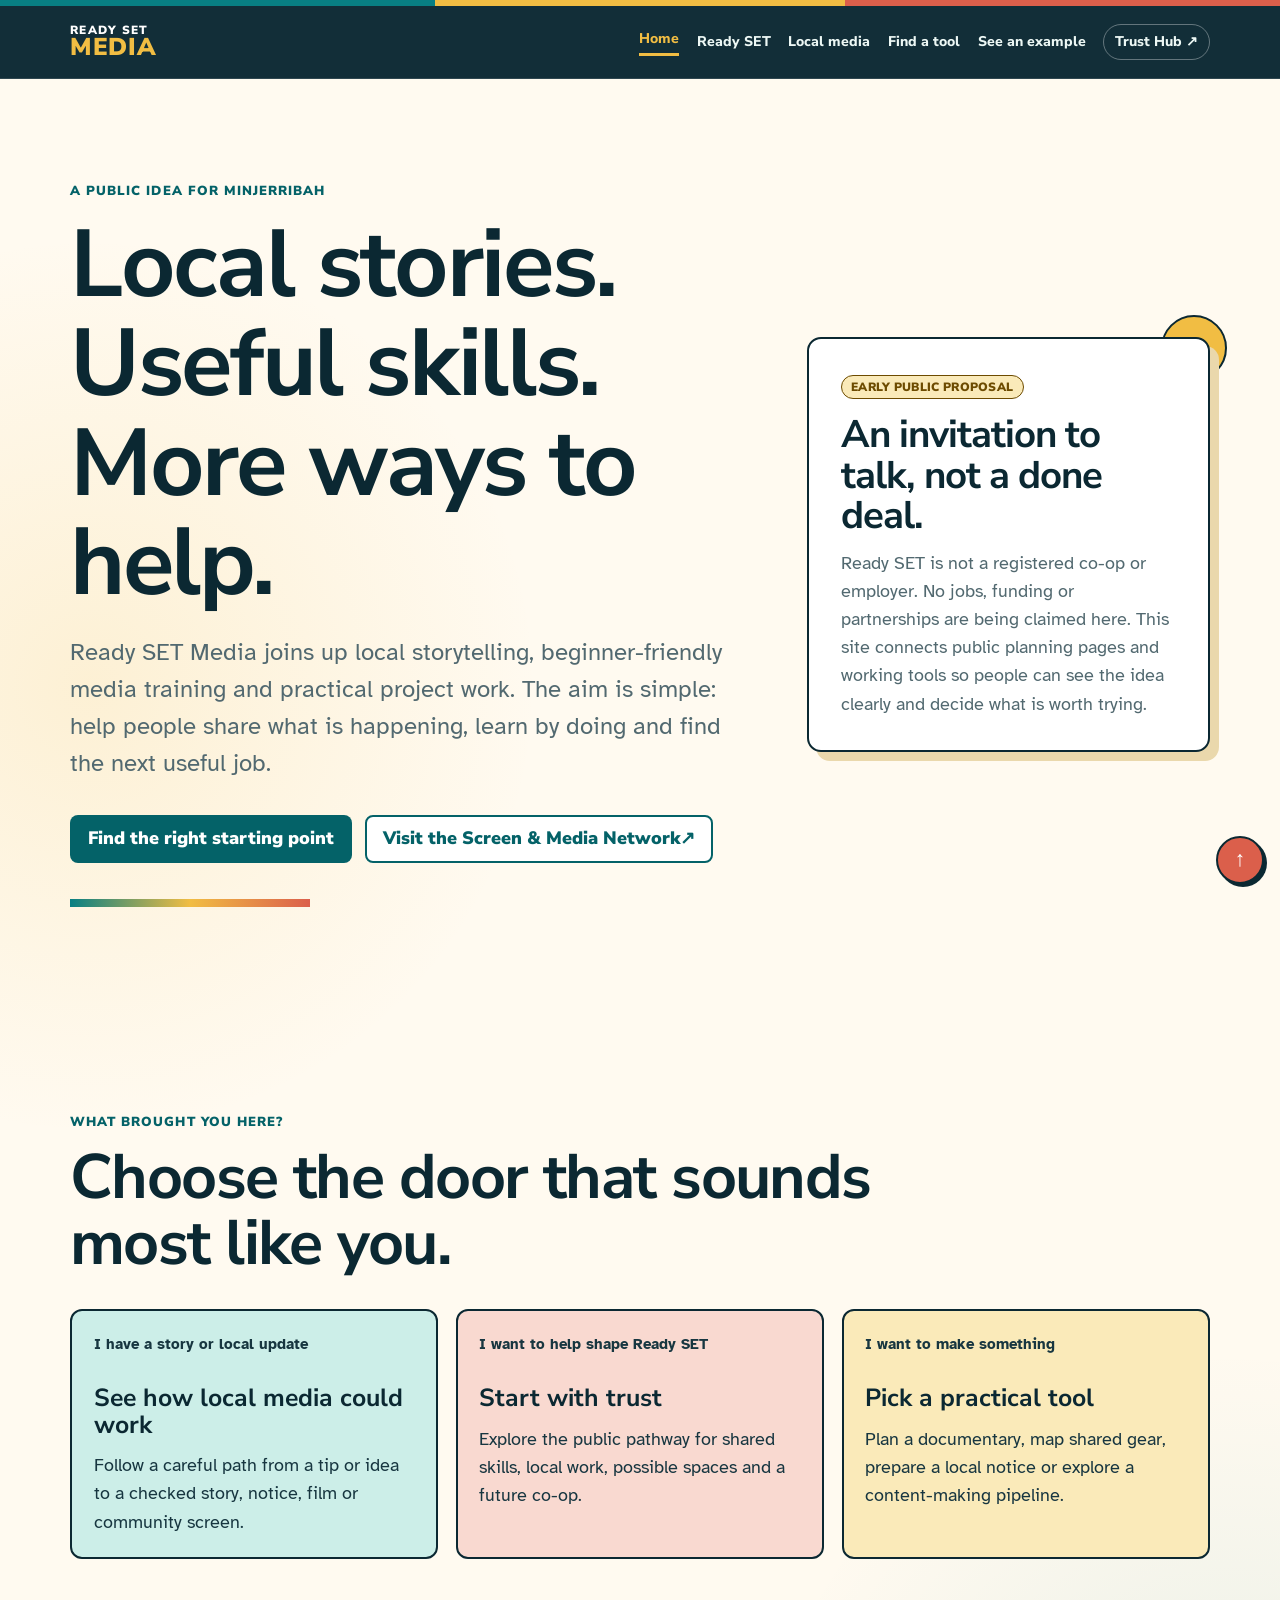
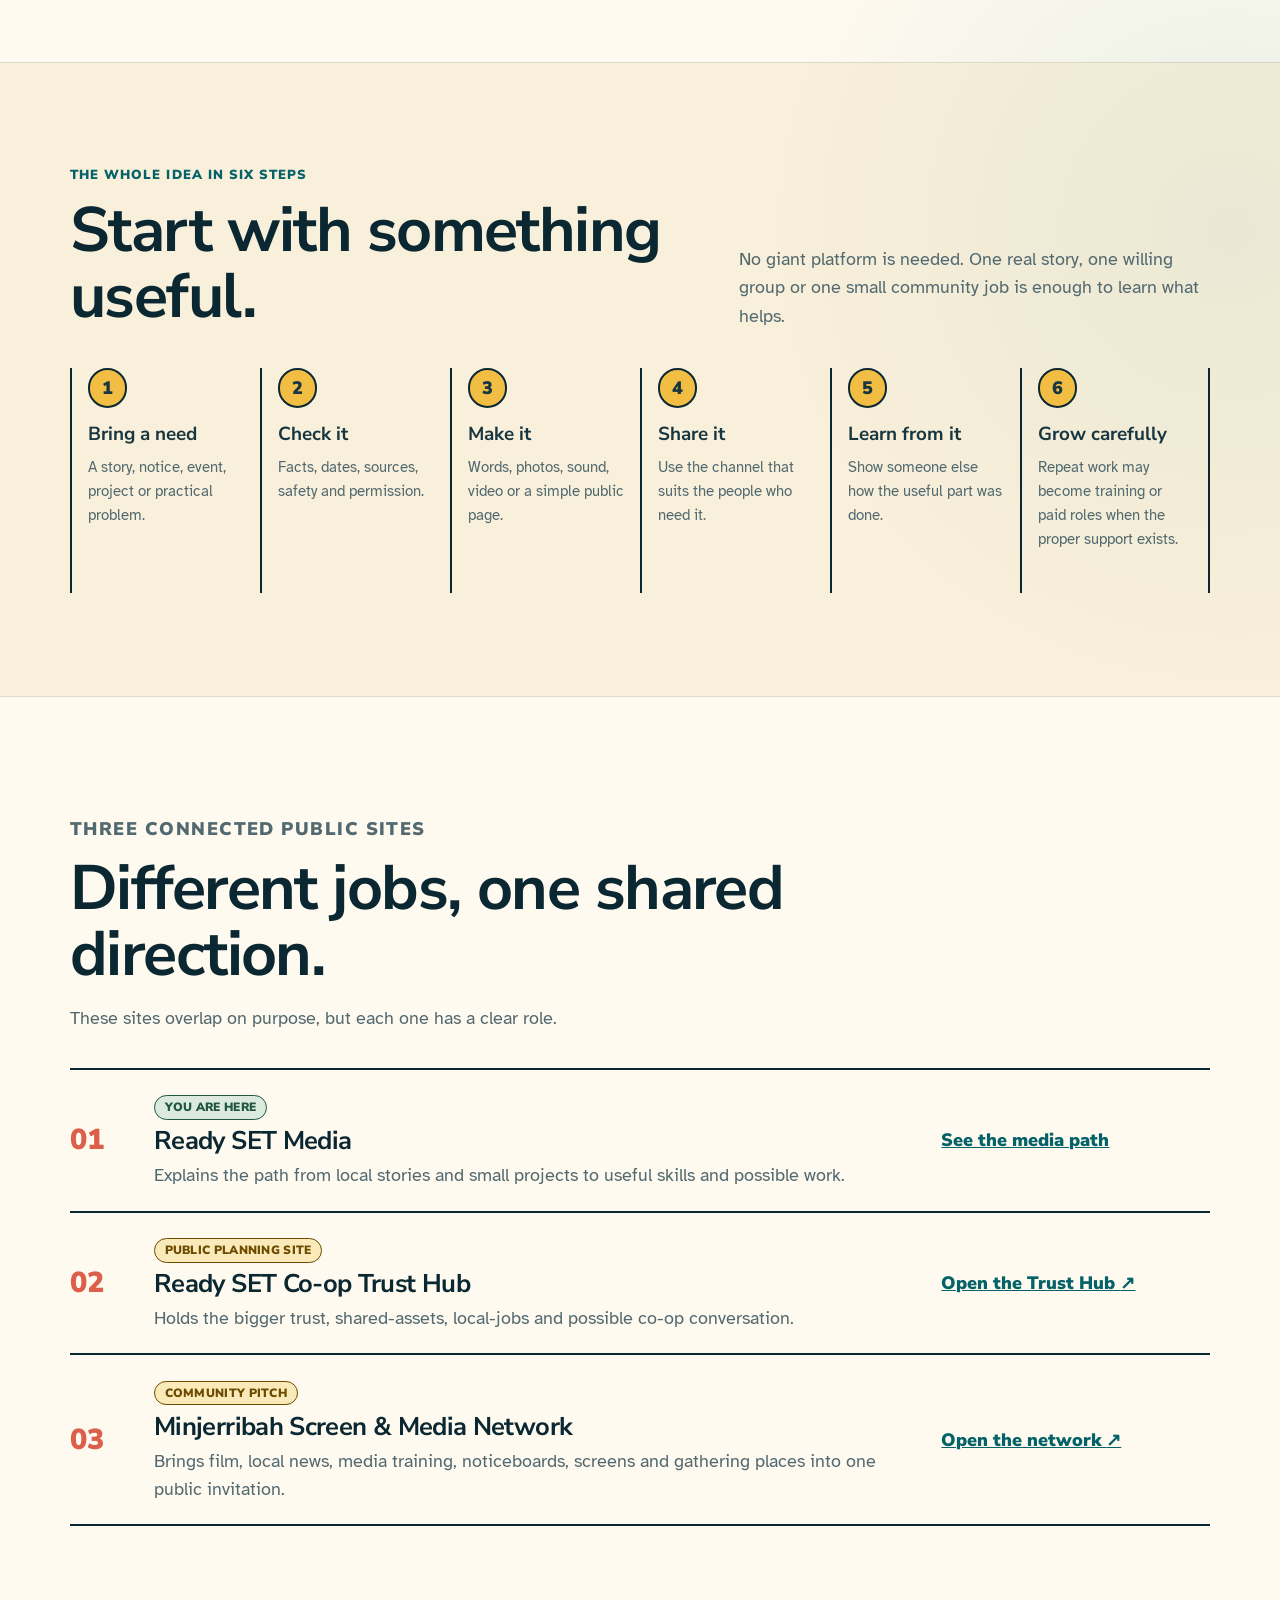
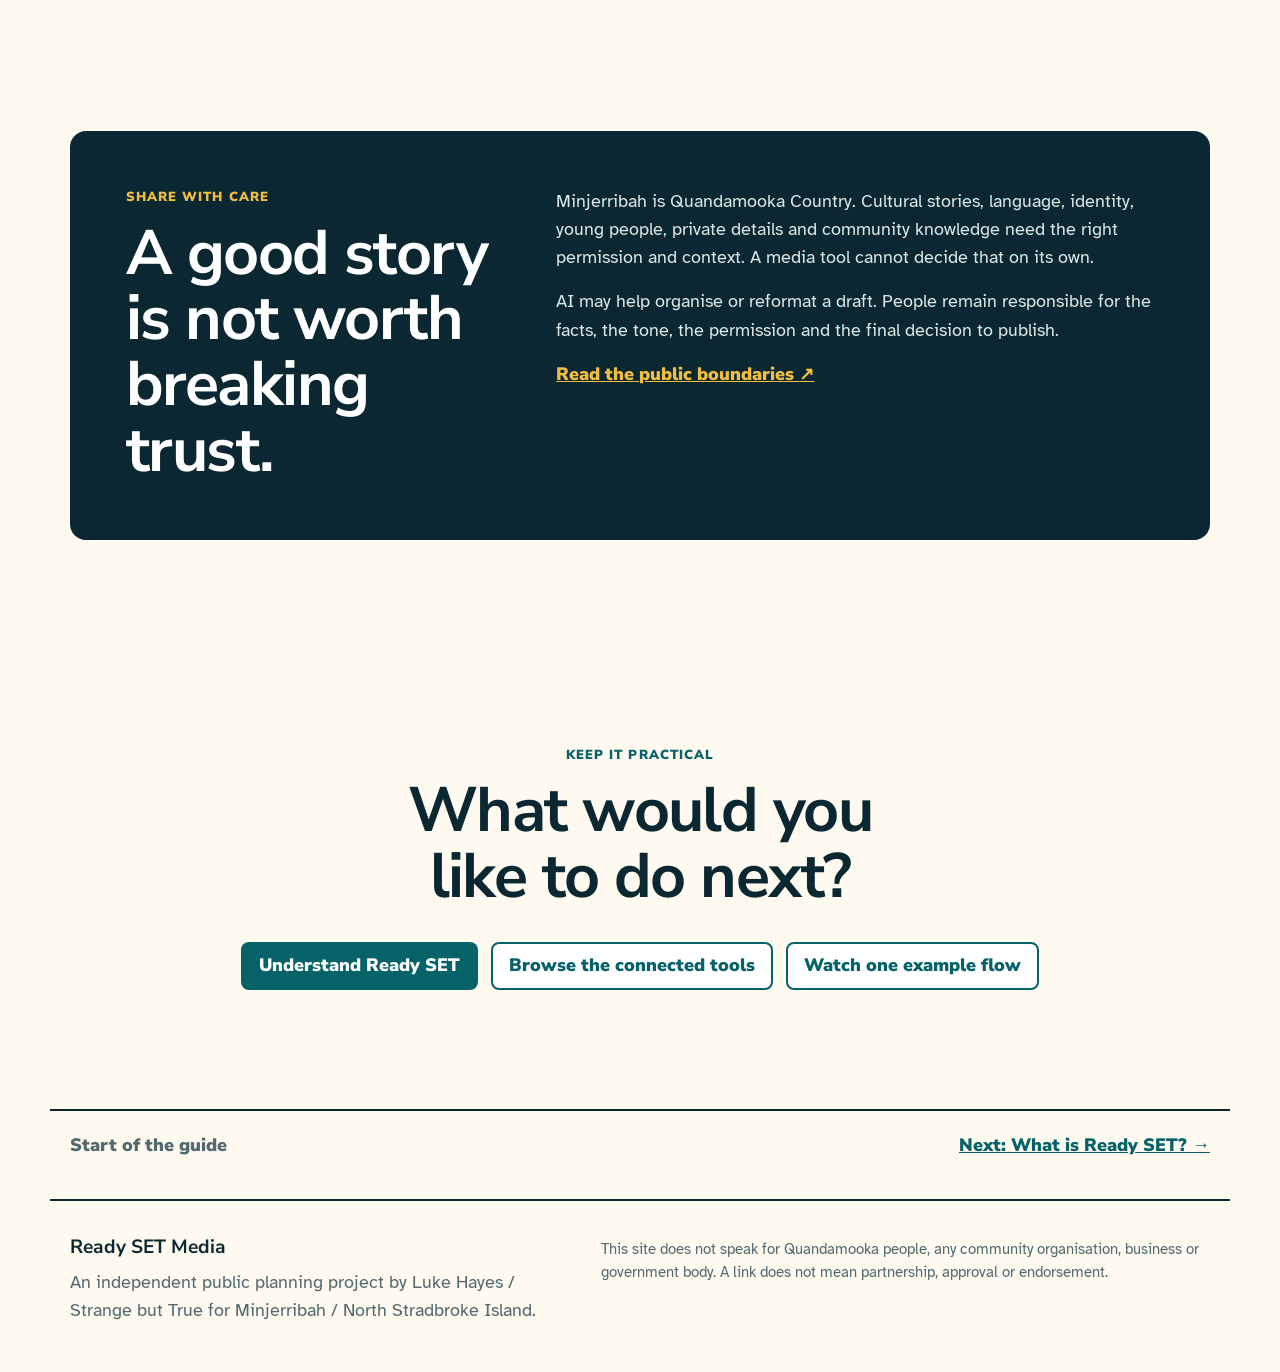
==== index.html @ 8b9fbca8 "Rewrite Ready SET Media for the community" ====
<!doctype html>
<html lang="en-AU">
  <head>
    <meta charset="utf-8">
    <meta name="viewport" content="width=device-width, initial-scale=1">
    <meta name="description" content="A plain-English public idea for connecting local stories, practical media skills and useful work on Minjerribah / North Stradbroke Island.">
    <meta property="og:title" content="Ready SET Media">
    <meta property="og:description" content="Local stories, useful skills and more ways to help on Minjerribah.">
    <meta property="og:type" content="website">
    <meta property="og:url" content="https://auraofintelligence.github.io/ready-set-co-op-hyperlocal-media/">
    <title>Ready SET Media | Local stories, useful skills</title>
    <link rel="preconnect" href="https://fonts.googleapis.com">
    <link rel="preconnect" href="https://fonts.gstatic.com" crossorigin>
    <link href="https://fonts.googleapis.com/css2?family=Atkinson+Hyperlegible:wght@400;700&family=Nunito+Sans:wght@700;800;900&display=swap" rel="stylesheet">
    <link rel="stylesheet" href="styles.css">
    <link rel="icon" href="assets/favicon.svg" type="image/svg+xml">
    <link rel="shortcut icon" href="assets/favicon.ico" type="image/x-icon">
  </head>
  <body id="top">
    <a class="skip-link" href="#main">Skip to the main story</a>
    <header class="site-header">
      <nav class="nav" aria-label="Main navigation">
        <a class="brand-mark" href="index.html" aria-label="Ready SET Media home">
          <span>READY SET</span>
          <strong>MEDIA</strong>
        </a>
        <div class="nav-links">
          <a aria-current="page" href="index.html">Home</a>
          <a href="ready-set-co-op.html">Ready SET</a>
          <a href="hyperlocal-media.html">Local media</a>
          <a href="connections.html">Find a tool</a>
          <a href="demo.html">See an example</a>
          <a class="nav-external" href="https://auraofintelligence.github.io/ready-set-co-op-trust-hub/" target="_blank" rel="noopener noreferrer">Trust Hub <span aria-hidden="true">↗</span></a>
        </div>
      </nav>
    </header>

    <main id="main">
      <section class="hero home-hero">
        <div class="hero-copy">
          <p class="eyebrow">A public idea for Minjerribah</p>
          <h1>Local stories. Useful skills. More ways to help.</h1>
          <p class="hero-lede">Ready SET Media joins up local storytelling, beginner-friendly media training and practical project work. The aim is simple: help people share what is happening, learn by doing and find the next useful job.</p>
          <div class="button-row">
            <a class="button primary" href="connections.html">Find the right starting point</a>
            <a class="button secondary" href="https://auraofintelligence.github.io/minjerribah-screen-media-network/" target="_blank" rel="noopener noreferrer">Visit the Screen &amp; Media Network <span aria-hidden="true">↗</span></a>
          </div>
        </div>
        <aside class="hero-note" aria-labelledby="status-title">
          <span class="status-pill proposed">Early public proposal</span>
          <h2 id="status-title">An invitation to talk, not a done deal.</h2>
          <p>Ready SET is not a registered co-op or employer. No jobs, funding or partnerships are being claimed here. This site connects public planning pages and working tools so people can see the idea clearly and decide what is worth trying.</p>
        </aside>
      </section>

      <section class="quick-choice section" aria-labelledby="choice-title">
        <div class="section-heading">
          <p class="eyebrow">What brought you here?</p>
          <h2 id="choice-title">Choose the door that sounds most like you.</h2>
        </div>
        <div class="choice-grid three-up">
          <a class="choice-card sea" href="https://auraofintelligence.github.io/minjerribah-screen-media-network/network/" target="_blank" rel="noopener noreferrer">
            <span>I have a story or local update</span>
            <strong>See how local media could work</strong>
            <p>Follow a careful path from a tip or idea to a checked story, notice, film or community screen.</p>
          </a>
          <a class="choice-card coral" href="https://auraofintelligence.github.io/ready-set-co-op-trust-hub/" target="_blank" rel="noopener noreferrer">
            <span>I want to help shape Ready SET</span>
            <strong>Start with trust</strong>
            <p>Explore the public pathway for shared skills, local work, possible spaces and a future co-op.</p>
          </a>
          <a class="choice-card gold" href="connections.html">
            <span>I want to make something</span>
            <strong>Pick a practical tool</strong>
            <p>Plan a documentary, map shared gear, prepare a local notice or explore a content-making pipeline.</p>
          </a>
        </div>
      </section>

      <section class="section path-section" aria-labelledby="path-title">
        <div class="section-heading split-heading">
          <div>
            <p class="eyebrow">The whole idea in six steps</p>
            <h2 id="path-title">Start with something useful.</h2>
          </div>
          <p>No giant platform is needed. One real story, one willing group or one small community job is enough to learn what helps.</p>
        </div>
        <div class="path-flow">
          <article><span>1</span><strong>Bring a need</strong><p>A story, notice, event, project or practical problem.</p></article>
          <article><span>2</span><strong>Check it</strong><p>Facts, dates, sources, safety and permission.</p></article>
          <article><span>3</span><strong>Make it</strong><p>Words, photos, sound, video or a simple public page.</p></article>
          <article><span>4</span><strong>Share it</strong><p>Use the channel that suits the people who need it.</p></article>
          <article><span>5</span><strong>Learn from it</strong><p>Show someone else how the useful part was done.</p></article>
          <article><span>6</span><strong>Grow carefully</strong><p>Repeat work may become training or paid roles when the proper support exists.</p></article>
        </div>
      </section>

      <section class="section connected-section" aria-labelledby="connected-title">
        <div class="section-heading">
          <p class="eyebrow">Three connected public sites</p>
          <h2 id="connected-title">Different jobs, one shared direction.</h2>
          <p>These sites overlap on purpose, but each one has a clear role.</p>
        </div>
        <div class="connection-stack">
          <article>
            <div class="connection-number">01</div>
            <div>
              <span class="status-pill here">You are here</span>
              <h3>Ready SET Media</h3>
              <p>Explains the path from local stories and small projects to useful skills and possible work.</p>
            </div>
            <a href="hyperlocal-media.html">See the media path</a>
          </article>
          <article>
            <div class="connection-number">02</div>
            <div>
              <span class="status-pill planning">Public planning site</span>
              <h3>Ready SET Co-op Trust Hub</h3>
              <p>Holds the bigger trust, shared-assets, local-jobs and possible co-op conversation.</p>
            </div>
            <a href="https://auraofintelligence.github.io/ready-set-co-op-trust-hub/" target="_blank" rel="noopener noreferrer">Open the Trust Hub <span aria-hidden="true">↗</span></a>
          </article>
          <article>
            <div class="connection-number">03</div>
            <div>
              <span class="status-pill planning">Community pitch</span>
              <h3>Minjerribah Screen &amp; Media Network</h3>
              <p>Brings film, local news, media training, noticeboards, screens and gathering places into one public invitation.</p>
            </div>
            <a href="https://auraofintelligence.github.io/minjerribah-screen-media-network/" target="_blank" rel="noopener noreferrer">Open the network <span aria-hidden="true">↗</span></a>
          </article>
        </div>
      </section>

      <section class="section values-section" aria-labelledby="care-title">
        <div class="care-panel">
          <div>
            <p class="eyebrow">Share with care</p>
            <h2 id="care-title">A good story is not worth breaking trust.</h2>
          </div>
          <div>
            <p>Minjerribah is Quandamooka Country. Cultural stories, language, identity, young people, private details and community knowledge need the right permission and context. A media tool cannot decide that on its own.</p>
            <p>AI may help organise or reformat a draft. People remain responsible for the facts, the tone, the permission and the final decision to publish.</p>
            <a class="text-link" href="https://auraofintelligence.github.io/ready-set-co-op-trust-hub/boundaries.html" target="_blank" rel="noopener noreferrer">Read the public boundaries <span aria-hidden="true">↗</span></a>
          </div>
        </div>
      </section>

      <section class="section next-step" aria-labelledby="next-title">
        <p class="eyebrow">Keep it practical</p>
        <h2 id="next-title">What would you like to do next?</h2>
        <div class="button-row">
          <a class="button primary" href="ready-set-co-op.html">Understand Ready SET</a>
          <a class="button secondary" href="connections.html">Browse the connected tools</a>
          <a class="button secondary" href="demo.html">Watch one example flow</a>
        </div>
      </section>

      <nav class="route-nav" aria-label="Previous and next pages">
        <span>Start of the guide</span>
        <a href="ready-set-co-op.html">Next: What is Ready SET? <span aria-hidden="true">→</span></a>
      </nav>
    </main>

    <a class="back-to-top" href="#top" aria-label="Back to the top">↑</a>
    <footer class="site-footer">
      <div>
        <strong>Ready SET Media</strong>
        <p>An independent public planning project by Luke Hayes / Strange but True for Minjerribah / North Stradbroke Island.</p>
      </div>
      <p class="footer-note">This site does not speak for Quandamooka people, any community organisation, business or government body. A link does not mean partnership, approval or endorsement.</p>
    </footer>
  </body>
</html>
---- styles.css ----
:root {
  --ink: #173640;
  --ink-deep: #0b2832;
  --paper: #fffaf0;
  --paper-warm: #f7efd9;
  --white: #ffffff;
  --sand: #ead8ac;
  --sea: #087f83;
  --sea-dark: #046268;
  --aqua: #cceee8;
  --coral: #db5f4b;
  --coral-pale: #f9d9d0;
  --gold: #f1bd43;
  --gold-pale: #faeab9;
  --gum: #38725d;
  --gum-pale: #dceade;
  --muted: #526970;
  --line: #c7d0c9;
  --shadow: 0 12px 28px rgba(24, 54, 64, 0.11);
  --heading: "Nunito Sans", "Trebuchet MS", sans-serif;
  --body: "Atkinson Hyperlegible", Arial, sans-serif;
  --max-width: 1180px;
}

* {
  box-sizing: border-box;
}

html {
  scroll-behavior: smooth;
}

body {
  background:
    radial-gradient(circle at 7% 15%, rgba(241, 189, 67, 0.16), transparent 28rem),
    radial-gradient(circle at 96% 40%, rgba(8, 127, 131, 0.09), transparent 30rem),
    var(--paper);
  color: var(--ink);
  font-family: var(--body);
  font-size: 18px;
  line-height: 1.56;
  margin: 0;
}

body::before {
  background: linear-gradient(90deg, var(--sea) 0 34%, var(--gold) 34% 66%, var(--coral) 66% 100%);
  content: "";
  display: block;
  height: 6px;
}

a {
  color: var(--sea-dark);
}

a:hover {
  color: var(--coral);
}

button,
a {
  -webkit-tap-highlight-color: transparent;
}

:focus-visible {
  outline: 3px solid var(--gold);
  outline-offset: 4px;
}

.skip-link {
  background: var(--gold);
  color: var(--ink-deep);
  font-family: var(--heading);
  font-weight: 900;
  left: 1rem;
  padding: 0.65rem 1rem;
  position: fixed;
  top: -5rem;
  z-index: 100;
}

.skip-link:focus {
  top: 1rem;
}

.site-header {
  background: rgba(11, 40, 50, 0.97);
  border-bottom: 1px solid rgba(255, 255, 255, 0.12);
  position: sticky;
  top: 0;
  z-index: 20;
}

.nav {
  align-items: center;
  display: flex;
  gap: 2rem;
  justify-content: space-between;
  margin: 0 auto;
  max-width: var(--max-width);
  min-height: 72px;
  padding: 0.75rem 1.25rem;
}

.brand-mark {
  align-items: flex-start;
  color: var(--white);
  display: flex;
  flex-direction: column;
  font-family: var(--heading);
  line-height: 0.95;
  min-width: max-content;
  text-decoration: none;
}

.brand-mark span {
  font-size: 0.74rem;
  font-weight: 900;
  letter-spacing: 0.11em;
}

.brand-mark strong {
  color: var(--gold);
  font-size: 1.52rem;
  font-weight: 900;
  letter-spacing: 0.03em;
}

.brand-mark:hover {
  color: var(--white);
}

.nav-links {
  align-items: center;
  display: flex;
  gap: 1.1rem;
}

.nav-links a {
  color: #edf8f5;
  font-family: var(--heading);
  font-size: 0.88rem;
  font-weight: 800;
  text-decoration: none;
  white-space: nowrap;
}

.nav-links a:hover,
.nav-links a[aria-current="page"] {
  color: var(--gold);
}

.nav-links a[aria-current="page"] {
  border-bottom: 3px solid var(--gold);
  padding-bottom: 0.23rem;
}

.nav-links .nav-external {
  border: 1px solid rgba(255, 255, 255, 0.34);
  border-radius: 999px;
  padding: 0.35rem 0.68rem;
}

.nav-links .nav-external:hover {
  border-color: var(--gold);
}

.hero,
.page-hero,
.section,
.status-strip,
.tool-jump,
.route-nav,
.site-footer {
  margin-left: auto;
  margin-right: auto;
  max-width: var(--max-width);
  padding-left: 1.25rem;
  padding-right: 1.25rem;
}

.hero {
  align-items: center;
  display: grid;
  gap: clamp(2rem, 5vw, 5rem);
  grid-template-columns: minmax(0, 1.25fr) minmax(300px, 0.75fr);
  min-height: calc(90vh - 78px);
  padding-bottom: clamp(4rem, 8vw, 7rem);
  padding-top: clamp(4rem, 8vw, 7rem);
}

.page-hero {
  align-items: center;
  display: grid;
  gap: clamp(2rem, 5vw, 4rem);
  grid-template-columns: minmax(0, 1.25fr) minmax(280px, 0.75fr);
  padding-bottom: clamp(3.6rem, 7vw, 6rem);
  padding-top: clamp(3.6rem, 7vw, 6rem);
}

.hero-copy {
  position: relative;
}

.hero-copy::after,
.page-hero > div:first-child::after {
  background: linear-gradient(90deg, var(--sea), var(--gold), var(--coral));
  content: "";
  display: block;
  height: 8px;
  margin-top: 2.25rem;
  max-width: 15rem;
}

.eyebrow {
  color: var(--sea-dark);
  font-family: var(--heading);
  font-size: 0.82rem;
  font-weight: 900;
  letter-spacing: 0.08em;
  margin: 0 0 0.8rem;
  text-transform: uppercase;
}

h1,
h2,
h3 {
  color: var(--ink-deep);
  font-family: var(--heading);
  letter-spacing: -0.025em;
  line-height: 1.05;
  margin: 0;
}

h1 {
  font-size: clamp(3rem, 7.4vw, 6.4rem);
  max-width: 11ch;
}

.page-hero h1 {
  font-size: clamp(2.9rem, 6.3vw, 5.4rem);
}

h2 {
  font-size: clamp(2.15rem, 4.9vw, 4rem);
}

h3 {
  font-size: 1.35rem;
}

p {
  margin: 0;
}

.hero-lede {
  color: var(--muted);
  font-size: clamp(1.18rem, 2.2vw, 1.48rem);
  margin-top: 1.4rem;
  max-width: 42rem;
}

.button-row {
  display: flex;
  flex-wrap: wrap;
  gap: 0.8rem;
  margin-top: 2rem;
}

.button-column {
  display: flex;
  flex-direction: column;
  gap: 0.8rem;
}

.button {
  align-items: center;
  border: 2px solid transparent;
  border-radius: 8px;
  display: inline-flex;
  font-family: var(--heading);
  font-weight: 900;
  justify-content: center;
  line-height: 1.2;
  min-height: 3rem;
  padding: 0.72rem 1rem;
  text-align: center;
  text-decoration: none;
}

.button.primary {
  background: var(--sea-dark);
  color: var(--white);
}

.button.primary:hover {
  background: var(--coral);
  color: var(--white);
}

.button.secondary {
  background: var(--white);
  border-color: var(--sea-dark);
  color: var(--sea-dark);
}

.button.secondary:hover {
  border-color: var(--coral);
  color: var(--coral);
}

.text-link {
  display: inline-block;
  font-family: var(--heading);
  font-weight: 900;
  margin-top: 1rem;
}

.hero-note,
.plain-box {
  background: var(--white);
  border: 2px solid var(--ink-deep);
  border-radius: 14px;
  box-shadow: 9px 9px 0 var(--sand);
  padding: clamp(1.35rem, 3vw, 2rem);
  position: relative;
}

.hero-note::before {
  background: var(--gold);
  border: 2px solid var(--ink-deep);
  border-radius: 50%;
  content: "";
  height: 62px;
  position: absolute;
  right: -19px;
  top: -24px;
  width: 62px;
  z-index: -1;
}

.hero-note h2 {
  font-size: clamp(1.7rem, 3.1vw, 2.4rem);
  margin-top: 1rem;
}

.hero-note p,
.plain-box p {
  color: var(--muted);
  margin-top: 0.8rem;
}

.plain-box strong {
  color: var(--ink-deep);
  display: block;
  font-family: var(--heading);
  font-size: 1.35rem;
  line-height: 1.15;
}

.status-pill {
  border: 1px solid currentColor;
  border-radius: 999px;
  display: inline-flex;
  font-family: var(--heading);
  font-size: 0.75rem;
  font-weight: 900;
  letter-spacing: 0.025em;
  line-height: 1.2;
  padding: 0.25rem 0.6rem;
  text-transform: uppercase;
}

.status-pill.proposed,
.status-pill.planning {
  background: var(--gold-pale);
  color: #6d4b00;
}

.status-pill.here,
.status-pill.active,
.status-pill.working {
  background: var(--gum-pale);
  color: #205743;
}

.status-pill.specialised,
.status-pill.example {
  background: var(--aqua);
  color: var(--sea-dark);
}

.status-pill.reference {
  background: #ece9e2;
  color: #645f56;
}

.section {
  padding-bottom: clamp(3.8rem, 8vw, 7rem);
  padding-top: clamp(3.8rem, 8vw, 7rem);
}

.section-heading {
  max-width: 850px;
}

.section-heading > p:not(.eyebrow),
.split-heading > p,
.connected-section > .section-heading > p {
  color: var(--muted);
  font-size: 1.14rem;
  margin-top: 1rem;
}

.split-heading {
  align-items: end;
  display: grid;
  gap: 2rem;
  grid-template-columns: minmax(0, 1.15fr) minmax(260px, 0.85fr);
  max-width: none;
}

.split-heading > p {
  margin: 0;
}

.three-up {
  display: grid;
  gap: 1.1rem;
  grid-template-columns: repeat(3, minmax(0, 1fr));
  margin-top: 2rem;
}

.choice-card {
  border: 2px solid var(--ink-deep);
  border-radius: 12px;
  color: var(--ink);
  min-height: 250px;
  padding: 1.35rem;
  text-decoration: none;
  transition: transform 160ms ease, box-shadow 160ms ease;
}

.choice-card:hover {
  box-shadow: 7px 7px 0 var(--ink-deep);
  color: var(--ink);
  transform: translate(-3px, -3px);
}

.choice-card.sea {
  background: var(--aqua);
}

.choice-card.coral {
  background: var(--coral-pale);
}

.choice-card.gold {
  background: var(--gold-pale);
}

.choice-card span {
  display: block;
  font-size: 0.95rem;
  font-weight: 700;
  margin-bottom: 1.8rem;
}

.choice-card strong {
  color: var(--ink-deep);
  display: block;
  font-family: var(--heading);
  font-size: 1.55rem;
  line-height: 1.08;
}

.choice-card p {
  margin-top: 0.8rem;
}

.path-section,
.formats-section,
.tool-group.alternate {
  background: rgba(234, 216, 172, 0.31);
  border-bottom: 1px solid rgba(23, 54, 64, 0.11);
  border-top: 1px solid rgba(23, 54, 64, 0.11);
  max-width: none;
  padding-left: max(1.25rem, calc((100vw - var(--max-width)) / 2 + 1.25rem));
  padding-right: max(1.25rem, calc((100vw - var(--max-width)) / 2 + 1.25rem));
}

.path-flow {
  display: grid;
  gap: 0;
  grid-template-columns: repeat(6, minmax(0, 1fr));
  margin-top: 2.4rem;
}

.path-flow article {
  border-left: 2px solid var(--ink-deep);
  min-height: 225px;
  padding: 0 1rem 1rem;
}

.path-flow article:last-child {
  border-right: 2px solid var(--ink-deep);
}

.path-flow span {
  align-items: center;
  background: var(--gold);
  border: 2px solid var(--ink-deep);
  border-radius: 50%;
  display: flex;
  font-family: var(--heading);
  font-weight: 900;
  height: 2.45rem;
  justify-content: center;
  margin-bottom: 1rem;
  width: 2.45rem;
}

.path-flow strong {
  display: block;
  font-family: var(--heading);
  font-size: 1.18rem;
  line-height: 1.1;
}

.path-flow p {
  color: var(--muted);
  font-size: 0.96rem;
  margin-top: 0.65rem;
}

.connection-stack {
  border-top: 2px solid var(--ink-deep);
  margin-top: 2.2rem;
}

.connection-stack article {
  align-items: center;
  border-bottom: 2px solid var(--ink-deep);
  display: grid;
  gap: 1.25rem;
  grid-template-columns: 4rem minmax(0, 1fr) minmax(170px, 0.35fr);
  padding: 1.35rem 0;
}

.connection-number {
  color: var(--coral);
  font-family: var(--heading);
  font-size: 1.8rem;
  font-weight: 900;
}

.connection-stack h3 {
  font-size: 1.6rem;
  margin-top: 0.55rem;
}

.connection-stack p {
  color: var(--muted);
  margin-top: 0.35rem;
}

.connection-stack article > a {
  font-family: var(--heading);
  font-weight: 900;
}

.care-panel,
.learn-panel {
  background: var(--ink-deep);
  border-radius: 16px;
  color: var(--white);
  display: grid;
  gap: 2rem;
  grid-template-columns: minmax(0, 0.8fr) minmax(0, 1.2fr);
  padding: clamp(1.6rem, 5vw, 3.5rem);
}

.care-panel h2,
.learn-panel h2 {
  color: var(--white);
}

.care-panel .eyebrow,
.learn-panel .eyebrow {
  color: var(--gold);
}

.care-panel p,
.learn-panel p {
  color: #dce8e5;
}

.care-panel p + p,
.learn-panel p + p {
  margin-top: 1rem;
}

.care-panel .text-link {
  color: var(--gold);
}

.next-step {
  text-align: center;
}

.next-step h2 {
  margin-left: auto;
  margin-right: auto;
  max-width: 15ch;
}

.next-step .button-row {
  justify-content: center;
}

.status-strip {
  align-items: baseline;
  background: var(--gold);
  border: 2px solid var(--ink-deep);
  display: flex;
  gap: 0.75rem;
  max-width: calc(var(--max-width) - 2.5rem);
  padding-bottom: 1rem;
  padding-top: 1rem;
}

.status-strip strong {
  font-family: var(--heading);
  min-width: max-content;
}

.story-line {
  counter-reset: story;
  display: grid;
  gap: 1rem;
  grid-template-columns: repeat(4, minmax(0, 1fr));
  margin-top: 2rem;
}

.story-line article {
  background: var(--white);
  border-top: 8px solid var(--sea);
  box-shadow: var(--shadow);
  min-height: 230px;
  padding: 1.25rem;
}

.story-line article:nth-child(2) {
  border-top-color: var(--gold);
}

.story-line article:nth-child(3) {
  border-top-color: var(--coral);
}

.story-line article:nth-child(4) {
  border-top-color: var(--gum);
}

.story-line span {
  color: var(--ink-deep);
  display: block;
  font-family: var(--heading);
  font-size: 1.35rem;
  font-weight: 900;
  line-height: 1.08;
}

.story-line p {
  color: var(--muted);
  margin-top: 0.8rem;
}

.people-grid,
.boundary-grid {
  display: grid;
  gap: 1.1rem;
  grid-template-columns: repeat(3, minmax(0, 1fr));
  margin-top: 2rem;
}

.people-grid article,
.boundary-grid article {
  border-bottom: 2px solid var(--ink-deep);
  padding: 0.2rem 0 1.2rem;
}

.people-grid strong,
.boundary-grid strong {
  color: var(--ink-deep);
  display: block;
  font-family: var(--heading);
  font-size: 1.25rem;
}

.people-grid p,
.boundary-grid p {
  color: var(--muted);
  margin-top: 0.55rem;
}

.plain-columns {
  display: grid;
  gap: 1rem;
  grid-template-columns: repeat(3, minmax(0, 1fr));
  margin-top: 2rem;
}

.plain-columns > div {
  background: var(--white);
  border: 2px solid var(--ink-deep);
  border-radius: 12px;
  padding: 1.3rem;
}

.plain-columns > div:nth-child(1) {
  box-shadow: 6px 6px 0 var(--aqua);
}

.plain-columns > div:nth-child(2) {
  box-shadow: 6px 6px 0 var(--gold-pale);
}

.plain-columns > div:nth-child(3) {
  box-shadow: 6px 6px 0 var(--coral-pale);
}

.plain-columns p {
  color: var(--muted);
  margin-top: 0.7rem;
}

.honesty-grid {
  display: grid;
  gap: 1.5rem;
  grid-template-columns: repeat(2, minmax(0, 1fr));
}

.honesty-grid > div {
  padding: clamp(1.5rem, 4vw, 2.5rem);
}

.honesty-grid > div:first-child {
  background: var(--aqua);
  border-left: 8px solid var(--sea);
}

.not-yet-box {
  background: var(--gold-pale);
  border-left: 8px solid var(--gold);
}

.honesty-grid p:not(.eyebrow) {
  color: var(--muted);
  margin-top: 0.8rem;
}

.trust-callout,
.network-bridge {
  align-items: center;
  border-bottom: 2px solid var(--ink-deep);
  border-top: 2px solid var(--ink-deep);
  display: grid;
  gap: 2rem;
  grid-template-columns: minmax(0, 1fr) minmax(220px, 0.35fr);
}

.trust-callout p:not(.eyebrow),
.network-bridge p:not(.eyebrow) {
  color: var(--muted);
  margin-top: 0.8rem;
}

.workflow {
  display: grid;
  gap: 1rem;
  grid-template-columns: repeat(3, minmax(0, 1fr));
  margin-top: 2rem;
}

.workflow article {
  background: var(--white);
  border: 2px solid var(--ink-deep);
  border-radius: 10px;
  padding: 1.25rem;
}

.workflow span {
  color: var(--coral);
  font-family: var(--heading);
  font-size: 0.88rem;
  font-weight: 900;
}

.workflow strong {
  color: var(--ink-deep);
  display: block;
  font-family: var(--heading);
  font-size: 1.4rem;
}

.workflow p {
  color: var(--muted);
  margin-top: 0.55rem;
}

.format-cloud {
  display: flex;
  flex-wrap: wrap;
  gap: 0.65rem;
  margin-top: 2rem;
}

.format-cloud span {
  background: var(--white);
  border: 2px solid var(--ink-deep);
  border-radius: 999px;
  font-family: var(--heading);
  font-weight: 900;
  padding: 0.55rem 0.85rem;
}

.format-cloud span:nth-child(3n + 1) {
  background: var(--aqua);
}

.format-cloud span:nth-child(3n + 2) {
  background: var(--gold-pale);
}

.format-cloud span:nth-child(3n) {
  background: var(--coral-pale);
}

.learn-copy {
  align-self: center;
}

.inline-links {
  display: flex;
  flex-wrap: wrap;
  gap: 1.4rem;
  margin-top: 1.6rem;
}

.inline-links a {
  font-family: var(--heading);
  font-weight: 900;
}

.tool-jump {
  background: var(--ink-deep);
  display: flex;
  flex-wrap: wrap;
  gap: 0.7rem;
  max-width: calc(var(--max-width) - 2.5rem);
  padding-bottom: 0.85rem;
  padding-top: 0.85rem;
}

.tool-jump a {
  border: 1px solid rgba(255, 255, 255, 0.45);
  border-radius: 999px;
  color: var(--white);
  font-family: var(--heading);
  font-size: 0.9rem;
  font-weight: 800;
  padding: 0.35rem 0.7rem;
  text-decoration: none;
}

.tool-jump a:hover {
  background: var(--gold);
  color: var(--ink-deep);
}

.tool-group {
  scroll-margin-top: 90px;
}

.tool-grid {
  display: grid;
  gap: 1.15rem;
  grid-template-columns: repeat(3, minmax(0, 1fr));
  margin-top: 2rem;
}

.tool-grid.two-up {
  grid-template-columns: repeat(2, minmax(0, 1fr));
}

.tool-card {
  background: var(--white);
  border: 2px solid var(--ink-deep);
  border-radius: 12px;
  display: flex;
  flex-direction: column;
  min-height: 315px;
  padding: 1.35rem;
}

.tool-card.featured {
  background: var(--aqua);
}

.tool-card.quiet-card {
  background: #f1eee7;
  border-color: #888279;
}

.tool-card h3 {
  font-size: 1.65rem;
  margin-top: 1.1rem;
}

.tool-card p {
  color: var(--muted);
  margin-top: 0.75rem;
}

.tool-card .card-action,
.card-links {
  margin-top: auto;
  padding-top: 1.2rem;
}

.tool-card .card-action,
.card-links a {
  font-family: var(--heading);
  font-weight: 900;
}

.card-links {
  display: flex;
  flex-direction: column;
  gap: 0.5rem;
}

.source-links {
  border-top: 2px solid var(--ink-deep);
  display: grid;
  grid-template-columns: repeat(2, minmax(0, 1fr));
  margin-top: 2rem;
}

.source-links a {
  border-bottom: 2px solid var(--ink-deep);
  color: var(--ink);
  display: flex;
  flex-direction: column;
  min-height: 150px;
  padding: 1.25rem;
  text-decoration: none;
}

.source-links a:nth-child(odd) {
  border-right: 2px solid var(--ink-deep);
}

.source-links a:hover {
  background: var(--white);
}

.source-links strong {
  color: var(--ink-deep);
  font-family: var(--heading);
  font-size: 1.35rem;
}

.source-links span {
  color: var(--muted);
  margin-top: 0.55rem;
}

.scenario-tabs {
  display: flex;
  flex-wrap: wrap;
  gap: 0.7rem;
  margin-top: 1.5rem;
}

.scenario-tab {
  background: var(--white);
  border: 2px solid var(--ink-deep);
  border-radius: 999px;
  color: var(--ink-deep);
  cursor: pointer;
  font-family: var(--heading);
  font-size: 0.96rem;
  font-weight: 900;
  padding: 0.65rem 1rem;
}

.scenario-tab:hover,
.scenario-tab.is-active {
  background: var(--gold);
}

.scenario-panel {
  display: grid;
  gap: 1rem;
  grid-template-columns: repeat(2, minmax(0, 1fr));
  margin-top: 1.5rem;
}

.scenario-panel > article {
  border: 2px solid var(--ink-deep);
  border-radius: 12px;
  padding: 1.35rem;
}

.scenario-source {
  background: var(--aqua);
}

.scenario-tool {
  background: var(--gold-pale);
}

.scenario-checks {
  background: var(--white);
  grid-column: 1 / -1;
}

.step-label {
  color: var(--sea-dark);
  display: block;
  font-family: var(--heading);
  font-size: 0.78rem;
  font-weight: 900;
  letter-spacing: 0.04em;
  margin-bottom: 0.85rem;
  text-transform: uppercase;
}

.scenario-panel h3 {
  font-size: 1.7rem;
}

.scenario-panel p {
  margin-top: 0.7rem;
}

.scenario-tool a {
  display: inline-block;
  font-family: var(--heading);
  font-weight: 900;
  margin-top: 1rem;
}

.signal-tags {
  display: flex;
  flex-wrap: wrap;
  gap: 0.45rem;
  margin-top: 1rem;
}

.signal-tags b {
  background: var(--white);
  border: 1px solid var(--ink-deep);
  border-radius: 999px;
  font-size: 0.83rem;
  padding: 0.25rem 0.55rem;
}

.check-row {
  border-bottom: 1px solid var(--line);
  display: grid;
  gap: 1rem;
  grid-template-columns: 8rem minmax(0, 1fr);
  padding: 0.75rem 0;
}

.check-row:last-child {
  border-bottom: 0;
}

.check-row strong {
  color: var(--ink-deep);
  font-family: var(--heading);
}

.check-row span {
  color: var(--muted);
}

.output-grid {
  display: grid;
  gap: 1rem;
  grid-template-columns: repeat(4, minmax(0, 1fr));
  margin-top: 2rem;
}

.output-card {
  border: 2px solid var(--ink-deep);
  min-height: 250px;
  padding: 1.25rem;
}

.phone-output {
  background: var(--coral-pale);
  border-radius: 24px;
}

.screen-output {
  background: var(--ink-deep);
  color: var(--white);
}

.screen-output h3,
.screen-output p {
  color: var(--white);
}

.network-output {
  background: var(--aqua);
}

.archive-output {
  background: var(--gold-pale);
}

.output-card > span {
  display: block;
  font-family: var(--heading);
  font-size: 0.78rem;
  font-weight: 900;
  margin-bottom: 1rem;
  text-transform: uppercase;
}

.output-card h3 {
  font-size: 1.45rem;
}

.output-card p {
  color: inherit;
  margin-top: 0.7rem;
}

.learning-loop {
  align-items: center;
  background: var(--gum-pale);
  border: 2px solid var(--gum);
  display: grid;
  gap: 2rem;
  grid-template-columns: minmax(0, 0.8fr) minmax(0, 1.2fr);
  max-width: calc(var(--max-width) - 2.5rem);
}

.learning-loop > p {
  color: var(--muted);
  font-size: 1.08rem;
}

.route-nav {
  align-items: center;
  border-top: 2px solid var(--ink-deep);
  display: flex;
  gap: 1rem;
  justify-content: space-between;
  margin-top: 1rem;
  padding-bottom: 2.5rem;
  padding-top: 1.25rem;
}

.route-nav a,
.route-nav span {
  font-family: var(--heading);
  font-weight: 900;
}

.route-nav > span {
  color: var(--muted);
}

.back-to-top {
  align-items: center;
  background: var(--coral);
  border: 2px solid var(--ink-deep);
  border-radius: 50%;
  bottom: 1rem;
  box-shadow: 3px 3px 0 var(--ink-deep);
  color: var(--white);
  display: flex;
  font-family: var(--heading);
  font-size: 1.35rem;
  font-weight: 900;
  height: 3rem;
  justify-content: center;
  position: fixed;
  right: 1rem;
  text-decoration: none;
  width: 3rem;
  z-index: 10;
}

.back-to-top:hover {
  background: var(--gold);
  color: var(--ink-deep);
}

.site-footer {
  align-items: start;
  border-top: 2px solid var(--ink-deep);
  display: grid;
  gap: 2rem;
  grid-template-columns: minmax(0, 0.9fr) minmax(0, 1.1fr);
  padding-bottom: 3rem;
  padding-top: 2rem;
}

.site-footer strong {
  color: var(--ink-deep);
  font-family: var(--heading);
  font-size: 1.2rem;
}

.site-footer p {
  color: var(--muted);
  margin-top: 0.35rem;
}

.footer-note {
  font-size: 0.92rem;
}

@media (prefers-reduced-motion: reduce) {
  html {
    scroll-behavior: auto;
  }

  * {
    transition-duration: 0.001ms !important;
  }
}

@media (max-width: 1000px) {
  .nav {
    align-items: flex-start;
    flex-direction: column;
    gap: 0.55rem;
  }

  .nav-links {
    overflow-x: auto;
    padding-bottom: 0.25rem;
    width: 100%;
  }

  .hero,
  .page-hero {
    grid-template-columns: 1fr;
  }

  .hero {
    min-height: auto;
  }

  .path-flow {
    grid-template-columns: repeat(3, minmax(0, 1fr));
    row-gap: 2rem;
  }

  .path-flow article:nth-child(3) {
    border-right: 2px solid var(--ink-deep);
  }

  .story-line,
  .output-grid {
    grid-template-columns: repeat(2, minmax(0, 1fr));
  }

  .tool-grid {
    grid-template-columns: repeat(2, minmax(0, 1fr));
  }
}

@media (max-width: 760px) {
  body {
    font-size: 17px;
  }

  .site-header {
    position: static;
  }

  .nav {
    padding-left: 1rem;
    padding-right: 1rem;
  }

  .nav-links {
    gap: 0.9rem;
  }

  .nav-links a {
    font-size: 0.84rem;
  }

  .hero,
  .page-hero,
  .section,
  .status-strip,
  .tool-jump,
  .route-nav,
  .site-footer {
    padding-left: 1rem;
    padding-right: 1rem;
  }

  .hero,
  .page-hero {
    padding-bottom: 3.4rem;
    padding-top: 3.4rem;
  }

  .section {
    padding-bottom: 3.8rem;
    padding-top: 3.8rem;
  }

  .path-section,
  .formats-section,
  .tool-group.alternate {
    padding-left: 1rem;
    padding-right: 1rem;
  }

  .split-heading,
  .care-panel,
  .learn-panel,
  .trust-callout,
  .network-bridge,
  .learning-loop,
  .site-footer {
    grid-template-columns: 1fr;
  }

  .three-up,
  .people-grid,
  .boundary-grid,
  .plain-columns,
  .workflow {
    grid-template-columns: 1fr;
  }

  .choice-card {
    min-height: auto;
  }

  .connection-stack article {
    align-items: start;
    grid-template-columns: 3rem minmax(0, 1fr);
  }

  .connection-stack article > a {
    grid-column: 2;
  }

  .status-strip {
    align-items: flex-start;
    flex-direction: column;
    max-width: calc(100% - 2rem);
  }

  .tool-jump,
  .learning-loop {
    max-width: calc(100% - 2rem);
  }

  .source-links {
    grid-template-columns: 1fr;
  }

  .source-links a:nth-child(odd) {
    border-right: 0;
  }
}

@media (max-width: 560px) {
  h1,
  .page-hero h1 {
    font-size: clamp(2.65rem, 14vw, 4.2rem);
  }

  h2 {
    font-size: clamp(2rem, 10vw, 3.2rem);
  }

  .button {
    width: 100%;
  }

  .path-flow,
  .story-line,
  .tool-grid,
  .tool-grid.two-up,
  .scenario-panel,
  .output-grid {
    grid-template-columns: 1fr;
  }

  .path-flow article,
  .path-flow article:nth-child(3),
  .path-flow article:last-child {
    border-left: 2px solid var(--ink-deep);
    border-right: 0;
    min-height: auto;
    padding-bottom: 1.6rem;
  }

  .scenario-checks {
    grid-column: auto;
  }

  .check-row {
    grid-template-columns: 1fr;
  }

  .route-nav {
    align-items: flex-start;
    flex-direction: column;
  }

  .back-to-top {
    bottom: 0.75rem;
    right: 0.75rem;
  }
}
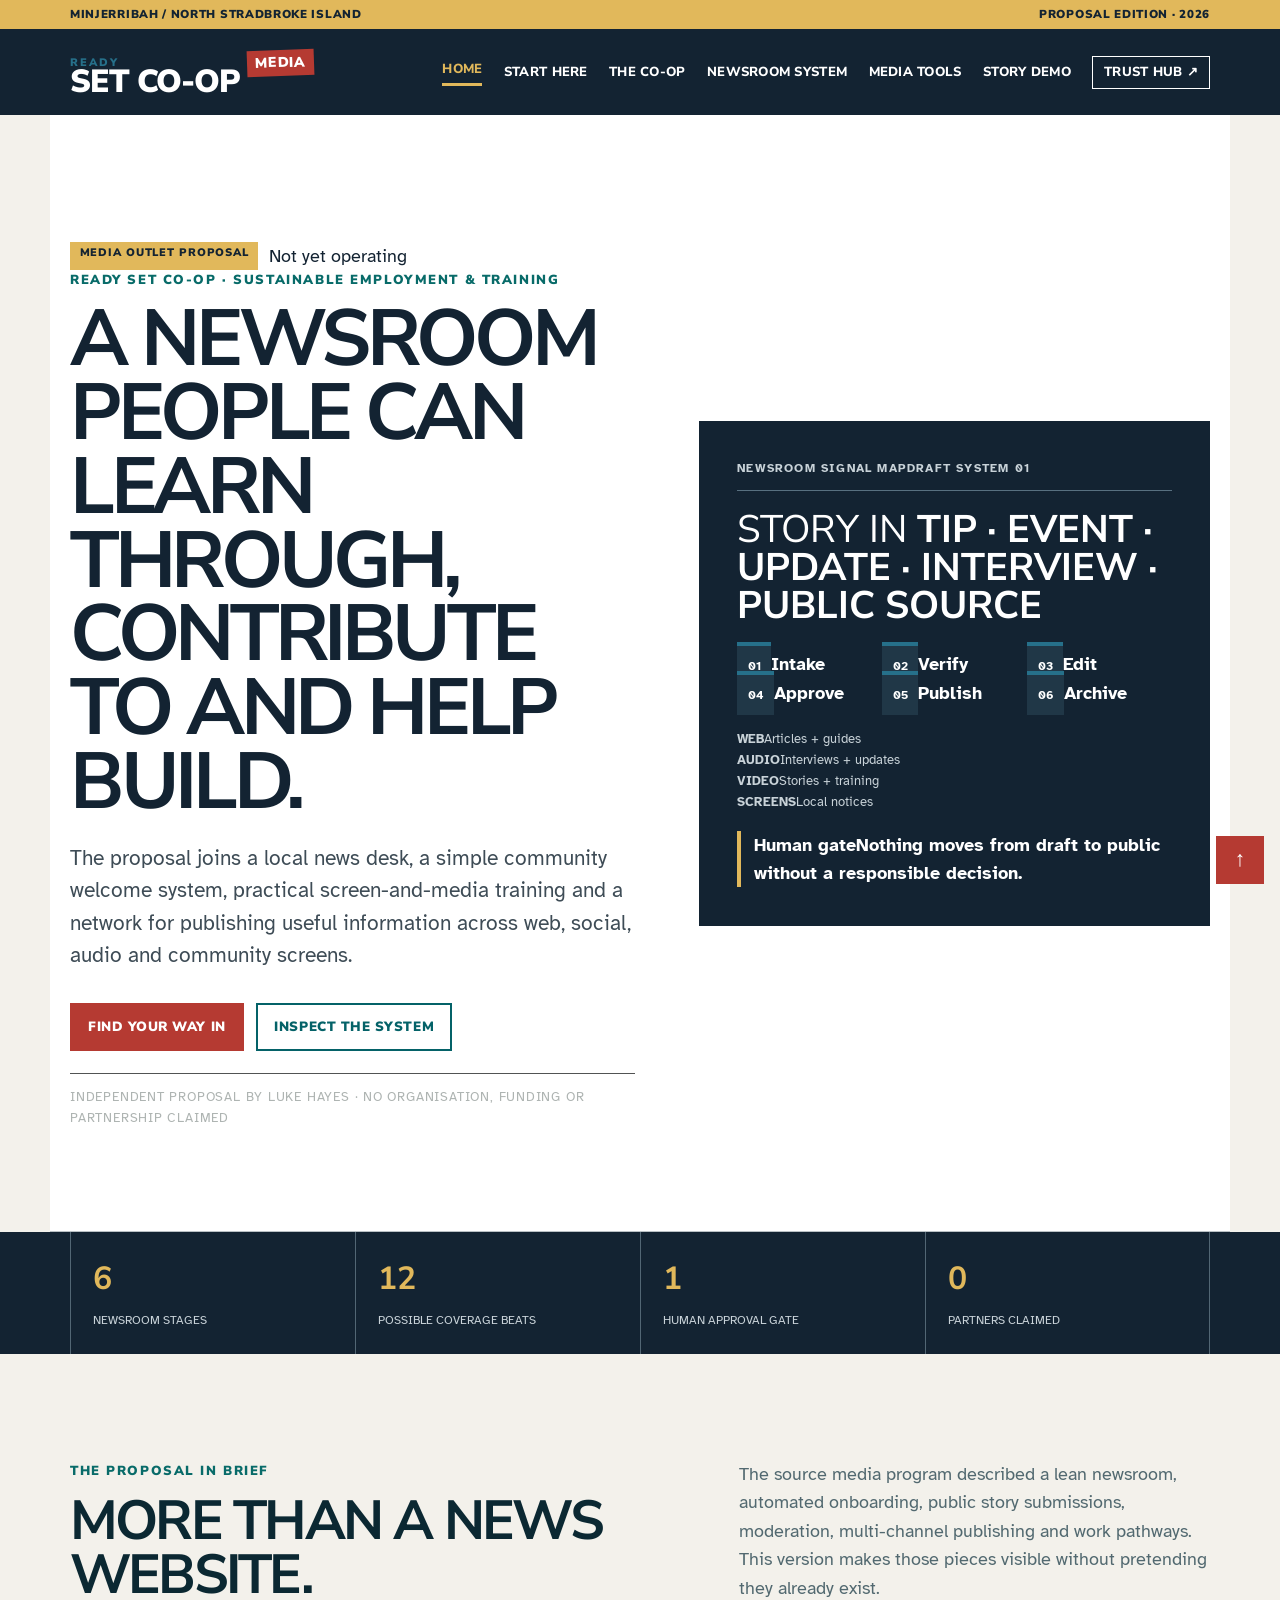
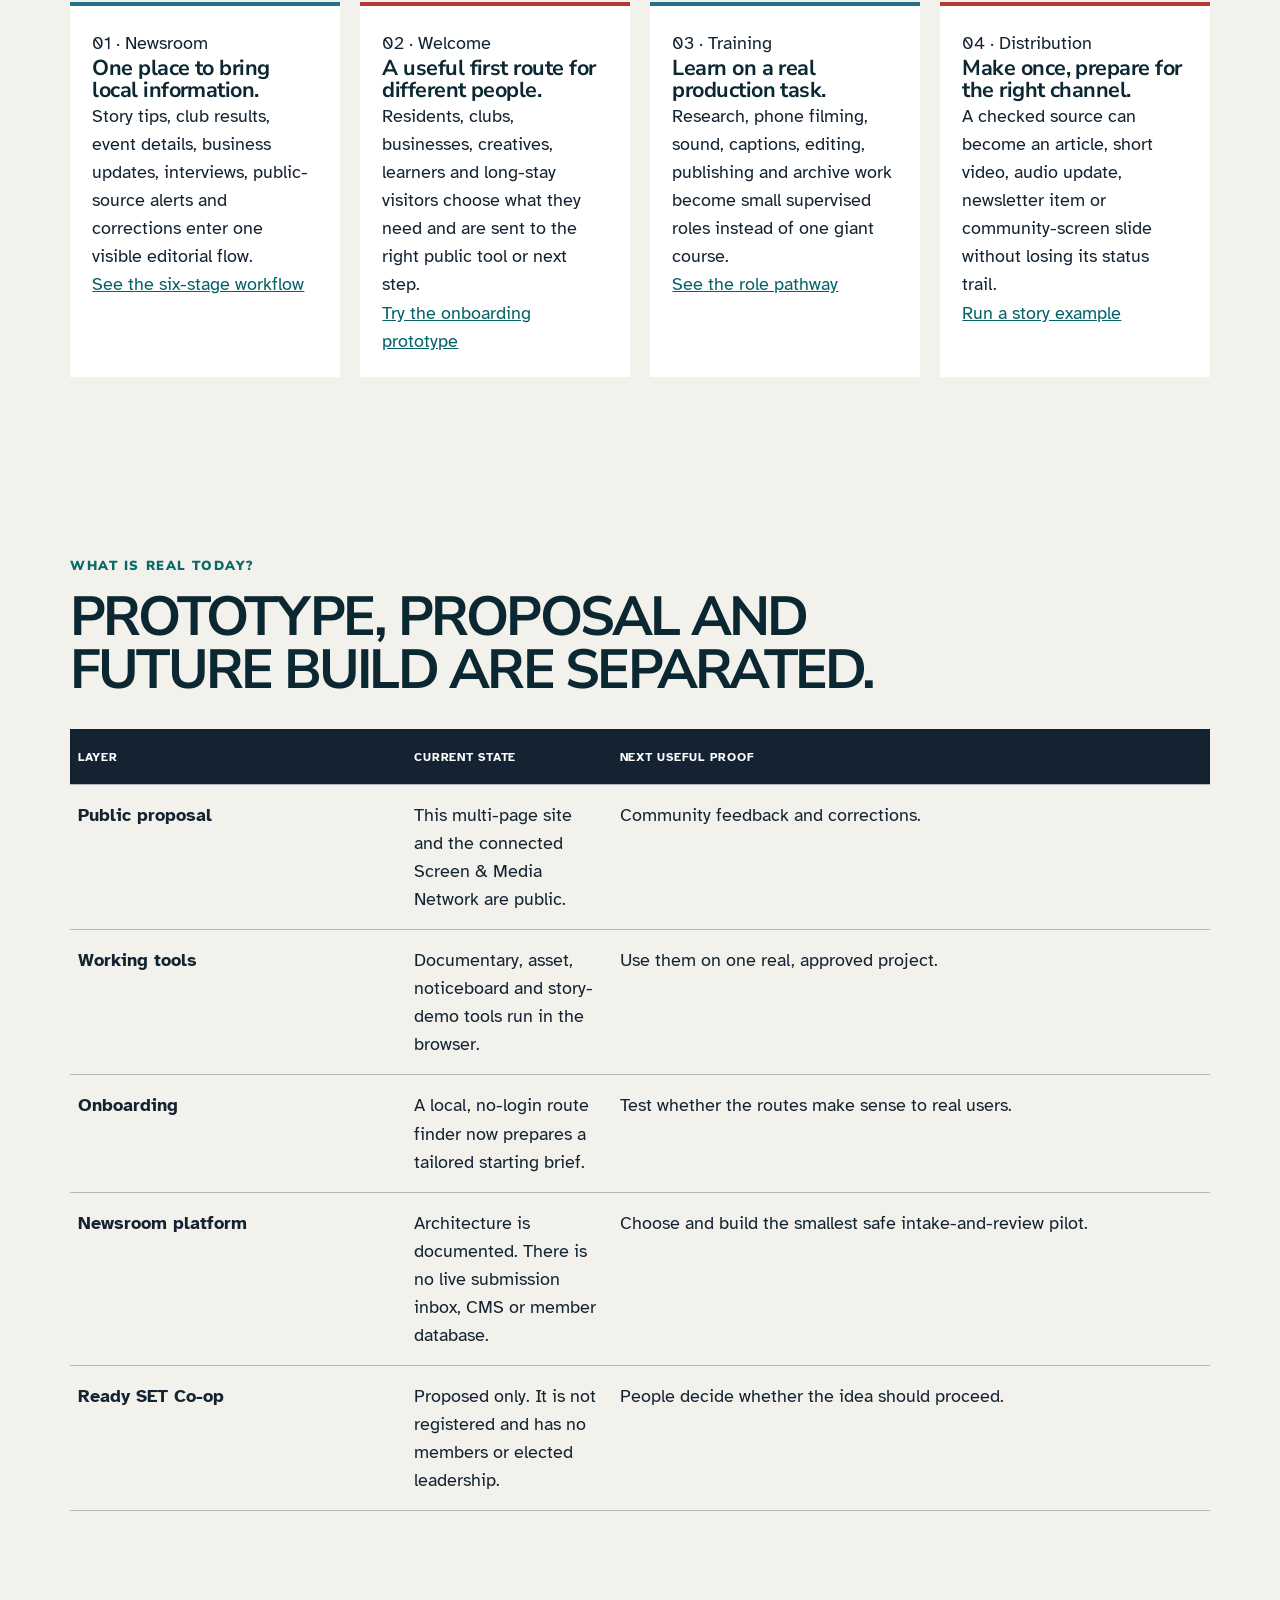
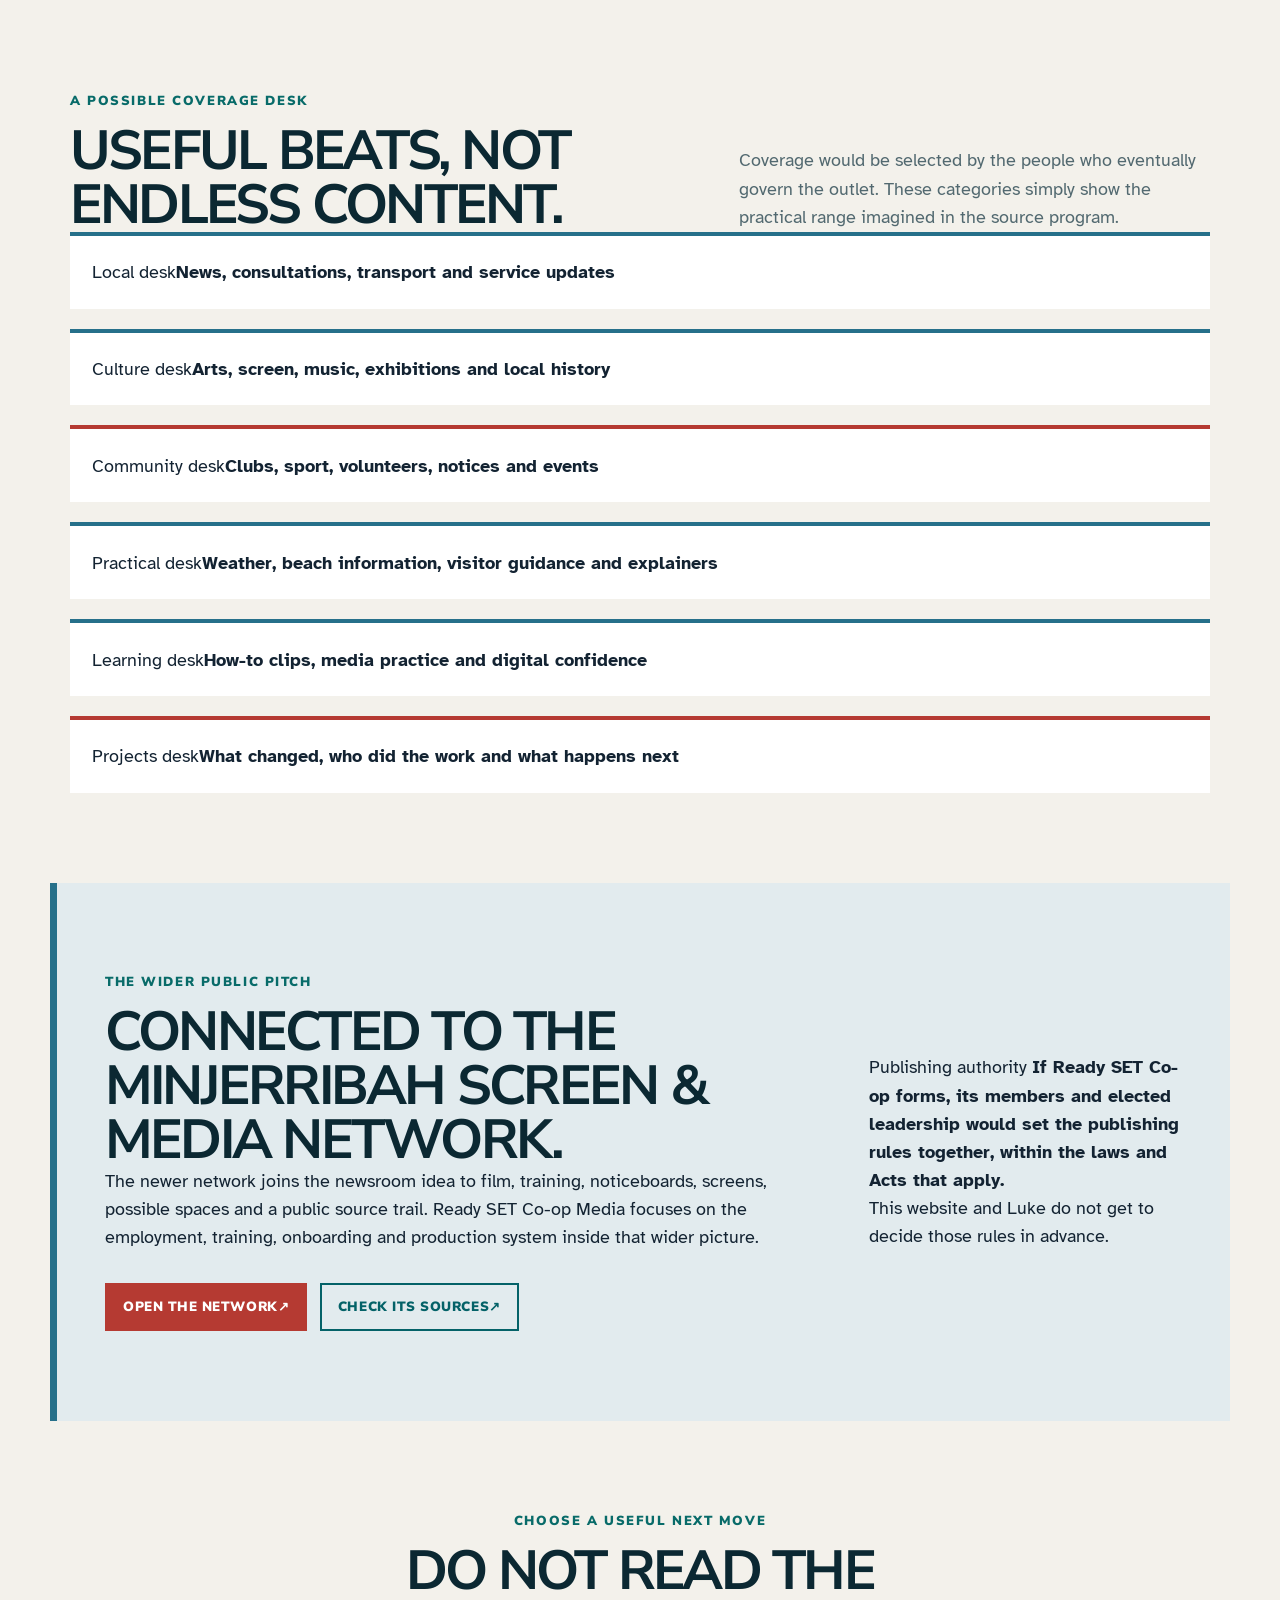
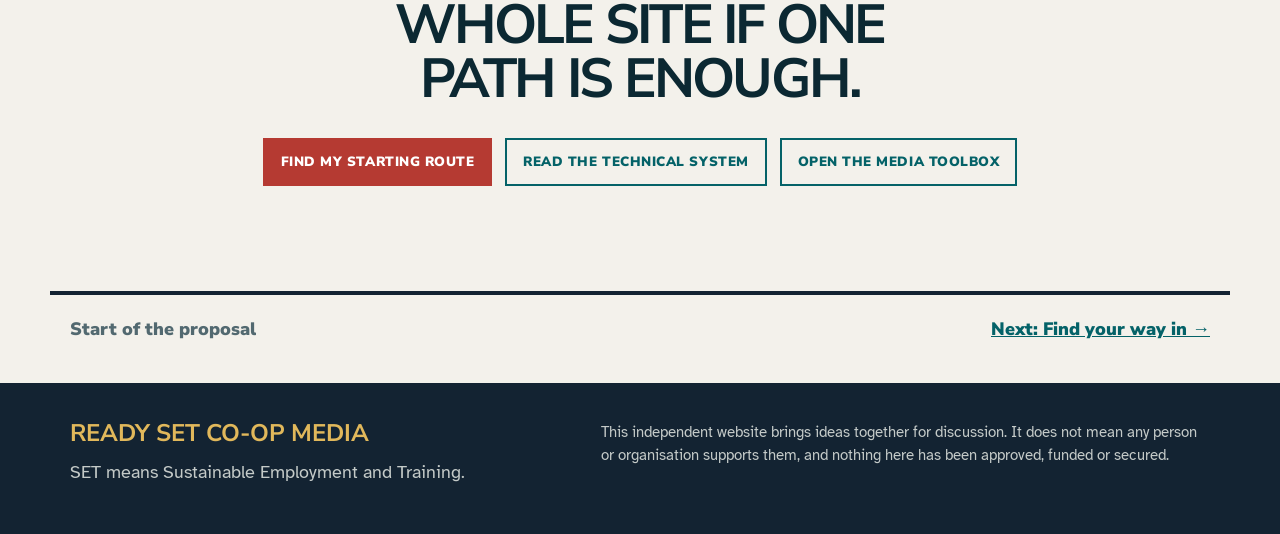
==== commit 79b7785e: "Build the Ready SET Co-op media proposal" ====
--- a/index.html
+++ b/index.html
@@ -3,12 +3,12 @@
   <head>
     <meta charset="utf-8">
     <meta name="viewport" content="width=device-width, initial-scale=1">
-    <meta name="description" content="A plain-English public idea for connecting local stories, practical media skills and useful work on Minjerribah / North Stradbroke Island.">
-    <meta property="og:title" content="Ready SET Media">
-    <meta property="og:description" content="Local stories, useful skills and more ways to help on Minjerribah.">
+    <meta name="description" content="Ready SET Co-op Media: a detailed proposal for a local newsroom, community onboarding system and practical media training on Minjerribah / North Stradbroke Island.">
+    <meta property="og:title" content="Ready SET Co-op Media">
+    <meta property="og:description" content="A proposal for a local media outlet built around Sustainable Employment and Training.">
     <meta property="og:type" content="website">
     <meta property="og:url" content="https://auraofintelligence.github.io/ready-set-co-op-hyperlocal-media/">
-    <title>Ready SET Media | Local stories, useful skills</title>
+    <title>Ready SET Co-op Media | Local newsroom proposal</title>
     <link rel="preconnect" href="https://fonts.googleapis.com">
     <link rel="preconnect" href="https://fonts.gstatic.com" crossorigin>
     <link href="https://fonts.googleapis.com/css2?family=Atkinson+Hyperlegible:wght@400;700&family=Nunito+Sans:wght@700;800;900&display=swap" rel="stylesheet">
@@ -19,156 +19,192 @@
   <body id="top">
     <a class="skip-link" href="#main">Skip to the main story</a>
     <header class="site-header">
+      <div class="edition-bar"><span>Minjerribah / North Stradbroke Island</span><span>Proposal edition · 2026</span></div>
       <nav class="nav" aria-label="Main navigation">
-        <a class="brand-mark" href="index.html" aria-label="Ready SET Media home">
-          <span>READY SET</span>
-          <strong>MEDIA</strong>
+        <a class="brand-mark" href="index.html" aria-label="Ready SET Co-op Media home">
+          <span>READY</span><strong>SET CO-OP</strong><em>MEDIA</em>
         </a>
         <div class="nav-links">
           <a aria-current="page" href="index.html">Home</a>
-          <a href="ready-set-co-op.html">Ready SET</a>
-          <a href="hyperlocal-media.html">Local media</a>
-          <a href="connections.html">Find a tool</a>
-          <a href="demo.html">See an example</a>
+          <a href="onboarding.html">Start here</a>
+          <a href="ready-set-co-op.html">The Co-op</a>
+          <a href="hyperlocal-media.html">Newsroom system</a>
+          <a href="connections.html">Media tools</a>
+          <a href="demo.html">Story demo</a>
           <a class="nav-external" href="https://auraofintelligence.github.io/ready-set-co-op-trust-hub/" target="_blank" rel="noopener noreferrer">Trust Hub <span aria-hidden="true">↗</span></a>
         </div>
       </nav>
     </header>
 
     <main id="main">
-      <section class="hero home-hero">
-        <div class="hero-copy">
-          <p class="eyebrow">A public idea for Minjerribah</p>
-          <h1>Local stories. Useful skills. More ways to help.</h1>
-          <p class="hero-lede">Ready SET Media joins up local storytelling, beginner-friendly media training and practical project work. The aim is simple: help people share what is happening, learn by doing and find the next useful job.</p>
+      <section class="news-lead">
+        <div class="news-lead-copy">
+          <div class="lead-flags">
+            <span class="status-pill proposed">Media outlet proposal</span>
+            <span>Not yet operating</span>
+          </div>
+          <p class="eyebrow">Ready SET Co-op · Sustainable Employment &amp; Training</p>
+          <h1>A newsroom people can learn through, contribute to and help build.</h1>
+          <p class="hero-lede">The proposal joins a local news desk, a simple community welcome system, practical screen-and-media training and a network for publishing useful information across web, social, audio and community screens.</p>
           <div class="button-row">
-            <a class="button primary" href="connections.html">Find the right starting point</a>
-            <a class="button secondary" href="https://auraofintelligence.github.io/minjerribah-screen-media-network/" target="_blank" rel="noopener noreferrer">Visit the Screen &amp; Media Network <span aria-hidden="true">↗</span></a>
-          </div>
-        </div>
-        <aside class="hero-note" aria-labelledby="status-title">
-          <span class="status-pill proposed">Early public proposal</span>
-          <h2 id="status-title">An invitation to talk, not a done deal.</h2>
-          <p>Ready SET is not a registered co-op or employer. No jobs, funding or partnerships are being claimed here. This site connects public planning pages and working tools so people can see the idea clearly and decide what is worth trying.</p>
-        </aside>
-      </section>
-
-      <section class="quick-choice section" aria-labelledby="choice-title">
-        <div class="section-heading">
-          <p class="eyebrow">What brought you here?</p>
-          <h2 id="choice-title">Choose the door that sounds most like you.</h2>
-        </div>
-        <div class="choice-grid three-up">
-          <a class="choice-card sea" href="https://auraofintelligence.github.io/minjerribah-screen-media-network/network/" target="_blank" rel="noopener noreferrer">
-            <span>I have a story or local update</span>
-            <strong>See how local media could work</strong>
-            <p>Follow a careful path from a tip or idea to a checked story, notice, film or community screen.</p>
-          </a>
-          <a class="choice-card coral" href="https://auraofintelligence.github.io/ready-set-co-op-trust-hub/" target="_blank" rel="noopener noreferrer">
-            <span>I want to help shape Ready SET</span>
-            <strong>Start with trust</strong>
-            <p>Explore the public pathway for shared skills, local work, possible spaces and a future co-op.</p>
-          </a>
-          <a class="choice-card gold" href="connections.html">
-            <span>I want to make something</span>
-            <strong>Pick a practical tool</strong>
-            <p>Plan a documentary, map shared gear, prepare a local notice or explore a content-making pipeline.</p>
-          </a>
-        </div>
-      </section>
-
-      <section class="section path-section" aria-labelledby="path-title">
+            <a class="button primary" href="onboarding.html">Find your way in</a>
+            <a class="button secondary" href="hyperlocal-media.html">Inspect the system</a>
+          </div>
+          <p class="story-byline">Independent proposal by Luke Hayes · No organisation, funding or partnership claimed</p>
+        </div>
+
+        <div class="newsroom-board" aria-label="Proposed newsroom workflow">
+          <div class="board-topline"><span>Newsroom signal map</span><b>Draft system 01</b></div>
+          <div class="board-lead">
+            <span>Story in</span>
+            <strong>TIP · EVENT · UPDATE · INTERVIEW · PUBLIC SOURCE</strong>
+          </div>
+          <div class="board-flow" aria-hidden="true">
+            <div><span>01</span><b>Intake</b></div>
+            <div><span>02</span><b>Verify</b></div>
+            <div><span>03</span><b>Edit</b></div>
+            <div><span>04</span><b>Approve</b></div>
+            <div><span>05</span><b>Publish</b></div>
+            <div><span>06</span><b>Archive</b></div>
+          </div>
+          <div class="board-output">
+            <div><b>WEB</b><span>Articles + guides</span></div>
+            <div><b>AUDIO</b><span>Interviews + updates</span></div>
+            <div><b>VIDEO</b><span>Stories + training</span></div>
+            <div><b>SCREENS</b><span>Local notices</span></div>
+          </div>
+          <div class="board-gate"><span>Human gate</span><strong>Nothing moves from draft to public without a responsible decision.</strong></div>
+        </div>
+      </section>
+
+      <section class="signal-strip" aria-label="Proposal summary">
+        <div><strong>6</strong><span>newsroom stages</span></div>
+        <div><strong>12</strong><span>possible coverage beats</span></div>
+        <div><strong>1</strong><span>human approval gate</span></div>
+        <div><strong>0</strong><span>partners claimed</span></div>
+      </section>
+
+      <section class="section proposal-brief" aria-labelledby="brief-title">
         <div class="section-heading split-heading">
           <div>
-            <p class="eyebrow">The whole idea in six steps</p>
-            <h2 id="path-title">Start with something useful.</h2>
-          </div>
-          <p>No giant platform is needed. One real story, one willing group or one small community job is enough to learn what helps.</p>
-        </div>
-        <div class="path-flow">
-          <article><span>1</span><strong>Bring a need</strong><p>A story, notice, event, project or practical problem.</p></article>
-          <article><span>2</span><strong>Check it</strong><p>Facts, dates, sources, safety and permission.</p></article>
-          <article><span>3</span><strong>Make it</strong><p>Words, photos, sound, video or a simple public page.</p></article>
-          <article><span>4</span><strong>Share it</strong><p>Use the channel that suits the people who need it.</p></article>
-          <article><span>5</span><strong>Learn from it</strong><p>Show someone else how the useful part was done.</p></article>
-          <article><span>6</span><strong>Grow carefully</strong><p>Repeat work may become training or paid roles when the proper support exists.</p></article>
-        </div>
-      </section>
-
-      <section class="section connected-section" aria-labelledby="connected-title">
+            <p class="eyebrow">The proposal in brief</p>
+            <h2 id="brief-title">More than a news website.</h2>
+          </div>
+          <p>The source media program described a lean newsroom, automated onboarding, public story submissions, moderation, multi-channel publishing and work pathways. This version makes those pieces visible without pretending they already exist.</p>
+        </div>
+        <div class="brief-grid">
+          <article>
+            <span>01 · Newsroom</span>
+            <h3>One place to bring local information.</h3>
+            <p>Story tips, club results, event details, business updates, interviews, public-source alerts and corrections enter one visible editorial flow.</p>
+            <a href="hyperlocal-media.html#newsroom-flow">See the six-stage workflow</a>
+          </article>
+          <article>
+            <span>02 · Welcome</span>
+            <h3>A useful first route for different people.</h3>
+            <p>Residents, clubs, businesses, creatives, learners and long-stay visitors choose what they need and are sent to the right public tool or next step.</p>
+            <a href="onboarding.html">Try the onboarding prototype</a>
+          </article>
+          <article>
+            <span>03 · Training</span>
+            <h3>Learn on a real production task.</h3>
+            <p>Research, phone filming, sound, captions, editing, publishing and archive work become small supervised roles instead of one giant course.</p>
+            <a href="hyperlocal-media.html#roles">See the role pathway</a>
+          </article>
+          <article>
+            <span>04 · Distribution</span>
+            <h3>Make once, prepare for the right channel.</h3>
+            <p>A checked source can become an article, short video, audio update, newsletter item or community-screen slide without losing its status trail.</p>
+            <a href="demo.html">Run a story example</a>
+          </article>
+        </div>
+      </section>
+
+      <section class="section current-state" aria-labelledby="state-title">
         <div class="section-heading">
-          <p class="eyebrow">Three connected public sites</p>
-          <h2 id="connected-title">Different jobs, one shared direction.</h2>
-          <p>These sites overlap on purpose, but each one has a clear role.</p>
-        </div>
-        <div class="connection-stack">
-          <article>
-            <div class="connection-number">01</div>
-            <div>
-              <span class="status-pill here">You are here</span>
-              <h3>Ready SET Media</h3>
-              <p>Explains the path from local stories and small projects to useful skills and possible work.</p>
-            </div>
-            <a href="hyperlocal-media.html">See the media path</a>
-          </article>
-          <article>
-            <div class="connection-number">02</div>
-            <div>
-              <span class="status-pill planning">Public planning site</span>
-              <h3>Ready SET Co-op Trust Hub</h3>
-              <p>Holds the bigger trust, shared-assets, local-jobs and possible co-op conversation.</p>
-            </div>
-            <a href="https://auraofintelligence.github.io/ready-set-co-op-trust-hub/" target="_blank" rel="noopener noreferrer">Open the Trust Hub <span aria-hidden="true">↗</span></a>
-          </article>
-          <article>
-            <div class="connection-number">03</div>
-            <div>
-              <span class="status-pill planning">Community pitch</span>
-              <h3>Minjerribah Screen &amp; Media Network</h3>
-              <p>Brings film, local news, media training, noticeboards, screens and gathering places into one public invitation.</p>
-            </div>
-            <a href="https://auraofintelligence.github.io/minjerribah-screen-media-network/" target="_blank" rel="noopener noreferrer">Open the network <span aria-hidden="true">↗</span></a>
-          </article>
-        </div>
-      </section>
-
-      <section class="section values-section" aria-labelledby="care-title">
-        <div class="care-panel">
+          <p class="eyebrow">What is real today?</p>
+          <h2 id="state-title">Prototype, proposal and future build are separated.</h2>
+        </div>
+        <div class="state-table" role="table" aria-label="Project status">
+          <div class="state-row state-head" role="row">
+            <span role="columnheader">Layer</span><span role="columnheader">Current state</span><span role="columnheader">Next useful proof</span>
+          </div>
+          <div class="state-row" role="row">
+            <strong role="cell">Public proposal</strong><span role="cell">This multi-page site and the connected Screen &amp; Media Network are public.</span><span role="cell">Community feedback and corrections.</span>
+          </div>
+          <div class="state-row" role="row">
+            <strong role="cell">Working tools</strong><span role="cell">Documentary, asset, noticeboard and story-demo tools run in the browser.</span><span role="cell">Use them on one real, approved project.</span>
+          </div>
+          <div class="state-row" role="row">
+            <strong role="cell">Onboarding</strong><span role="cell">A local, no-login route finder now prepares a tailored starting brief.</span><span role="cell">Test whether the routes make sense to real users.</span>
+          </div>
+          <div class="state-row" role="row">
+            <strong role="cell">Newsroom platform</strong><span role="cell">Architecture is documented. There is no live submission inbox, CMS or member database.</span><span role="cell">Choose and build the smallest safe intake-and-review pilot.</span>
+          </div>
+          <div class="state-row" role="row">
+            <strong role="cell">Ready SET Co-op</strong><span role="cell">Proposed only. It is not registered and has no members or elected leadership.</span><span role="cell">People decide whether the idea should proceed.</span>
+          </div>
+        </div>
+      </section>
+
+      <section class="section desk-sections" aria-labelledby="desk-title">
+        <div class="section-heading split-heading">
           <div>
-            <p class="eyebrow">Share with care</p>
-            <h2 id="care-title">A good story is not worth breaking trust.</h2>
-          </div>
-          <div>
-            <p>Minjerribah is Quandamooka Country. Cultural stories, language, identity, young people, private details and community knowledge need the right permission and context. A media tool cannot decide that on its own.</p>
-            <p>AI may help organise or reformat a draft. People remain responsible for the facts, the tone, the permission and the final decision to publish.</p>
-            <a class="text-link" href="https://auraofintelligence.github.io/ready-set-co-op-trust-hub/boundaries.html" target="_blank" rel="noopener noreferrer">Read the public boundaries <span aria-hidden="true">↗</span></a>
-          </div>
-        </div>
+            <p class="eyebrow">A possible coverage desk</p>
+            <h2 id="desk-title">Useful beats, not endless content.</h2>
+          </div>
+          <p>Coverage would be selected by the people who eventually govern the outlet. These categories simply show the practical range imagined in the source program.</p>
+        </div>
+        <div class="desk-grid">
+          <article><span>Local desk</span><strong>News, consultations, transport and service updates</strong></article>
+          <article><span>Culture desk</span><strong>Arts, screen, music, exhibitions and local history</strong></article>
+          <article><span>Community desk</span><strong>Clubs, sport, volunteers, notices and events</strong></article>
+          <article><span>Practical desk</span><strong>Weather, beach information, visitor guidance and explainers</strong></article>
+          <article><span>Learning desk</span><strong>How-to clips, media practice and digital confidence</strong></article>
+          <article><span>Projects desk</span><strong>What changed, who did the work and what happens next</strong></article>
+        </div>
+      </section>
+
+      <section class="section connected-feature" aria-labelledby="network-title">
+        <div>
+          <p class="eyebrow">The wider public pitch</p>
+          <h2 id="network-title">Connected to the Minjerribah Screen &amp; Media Network.</h2>
+          <p>The newer network joins the newsroom idea to film, training, noticeboards, screens, possible spaces and a public source trail. Ready SET Co-op Media focuses on the employment, training, onboarding and production system inside that wider picture.</p>
+          <div class="button-row">
+            <a class="button primary" href="https://auraofintelligence.github.io/minjerribah-screen-media-network/" target="_blank" rel="noopener noreferrer">Open the network <span aria-hidden="true">↗</span></a>
+            <a class="button secondary" href="https://auraofintelligence.github.io/minjerribah-screen-media-network/sources/" target="_blank" rel="noopener noreferrer">Check its sources <span aria-hidden="true">↗</span></a>
+          </div>
+        </div>
+        <aside>
+          <span>Publishing authority</span>
+          <strong>If Ready SET Co-op forms, its members and elected leadership would set the publishing rules together, within the laws and Acts that apply.</strong>
+          <p>This website and Luke do not get to decide those rules in advance.</p>
+        </aside>
       </section>
 
       <section class="section next-step" aria-labelledby="next-title">
-        <p class="eyebrow">Keep it practical</p>
-        <h2 id="next-title">What would you like to do next?</h2>
+        <p class="eyebrow">Choose a useful next move</p>
+        <h2 id="next-title">Do not read the whole site if one path is enough.</h2>
         <div class="button-row">
-          <a class="button primary" href="ready-set-co-op.html">Understand Ready SET</a>
-          <a class="button secondary" href="connections.html">Browse the connected tools</a>
-          <a class="button secondary" href="demo.html">Watch one example flow</a>
+          <a class="button primary" href="onboarding.html">Find my starting route</a>
+          <a class="button secondary" href="hyperlocal-media.html">Read the technical system</a>
+          <a class="button secondary" href="connections.html">Open the media toolbox</a>
         </div>
       </section>
 
       <nav class="route-nav" aria-label="Previous and next pages">
-        <span>Start of the guide</span>
-        <a href="ready-set-co-op.html">Next: What is Ready SET? <span aria-hidden="true">→</span></a>
+        <span>Start of the proposal</span>
+        <a href="onboarding.html">Next: Find your way in <span aria-hidden="true">→</span></a>
       </nav>
     </main>
 
     <a class="back-to-top" href="#top" aria-label="Back to the top">↑</a>
     <footer class="site-footer">
       <div>
-        <strong>Ready SET Media</strong>
-        <p>An independent public planning project by Luke Hayes / Strange but True for Minjerribah / North Stradbroke Island.</p>
+        <strong>Ready SET Co-op Media</strong>
+        <p>SET means Sustainable Employment and Training.</p>
       </div>
-      <p class="footer-note">This site does not speak for Quandamooka people, any community organisation, business or government body. A link does not mean partnership, approval or endorsement.</p>
+      <p class="footer-note">This independent website brings ideas together for discussion. It does not mean any person or organisation supports them, and nothing here has been approved, funded or secured.</p>
     </footer>
   </body>
 </html>
--- a/styles.css
+++ b/styles.css
@@ -1433,3 +1433,1323 @@
     right: 0.75rem;
   }
 }
+
+/* Serious newsroom proposal layouts */
+
+.news-lead,
+.technical-hero,
+.onboarding-hero {
+  background: var(--news-white);
+  border-bottom: 1px solid #b9c0c4;
+  display: grid;
+  gap: clamp(2rem, 5vw, 4.5rem);
+  grid-template-columns: minmax(0, 1.05fr) minmax(380px, 0.95fr);
+  margin: 0 auto;
+  max-width: var(--max-width);
+  padding: clamp(3.5rem, 8vw, 7rem) 1.25rem;
+}
+
+.news-lead h1,
+.technical-hero h1,
+.onboarding-hero h1 {
+  color: var(--news-black);
+  font-family: var(--headline);
+  font-size: clamp(3.2rem, 6.2vw, 5.8rem);
+  letter-spacing: -0.055em;
+  line-height: 0.93;
+  margin: 0.75rem 0 1.25rem;
+  max-width: 12ch;
+  text-transform: uppercase;
+}
+
+.news-lead .hero-lede,
+.technical-hero .hero-lede,
+.onboarding-hero .hero-lede {
+  color: #3e4c56;
+  font-size: clamp(1.08rem, 1.8vw, 1.3rem);
+  line-height: 1.55;
+  max-width: 42rem;
+}
+
+.lead-flags {
+  display: flex;
+  flex-wrap: wrap;
+  gap: 0.65rem;
+  margin-top: 1.5rem;
+}
+
+.newsroom-board,
+.system-status {
+  align-self: center;
+  background: var(--news-black);
+  color: var(--news-white);
+  min-width: 0;
+  overflow: hidden;
+  padding: clamp(1.4rem, 3vw, 2.5rem);
+}
+
+.board-topline,
+.system-status > p {
+  border-bottom: 1px solid #587080;
+  color: #c8d2d8;
+  font-size: 0.75rem;
+  font-weight: 800;
+  letter-spacing: 0.1em;
+  margin: 0 0 1.25rem;
+  padding-bottom: 0.75rem;
+  text-transform: uppercase;
+}
+
+.board-lead {
+  font-family: var(--headline);
+  font-size: clamp(1.6rem, 3vw, 2.6rem);
+  line-height: 1;
+  margin: 0 0 1.5rem;
+  text-transform: uppercase;
+}
+
+.board-flow,
+.architecture-flow,
+.onboarding-flow,
+.rollout-track {
+  counter-reset: flow;
+  display: grid;
+  gap: 1px;
+  grid-template-columns: repeat(3, 1fr);
+  margin: 1.4rem 0;
+}
+
+.board-flow span,
+.architecture-flow article,
+.onboarding-flow article,
+.rollout-track article {
+  background: #203747;
+  border-top: 4px solid var(--news-teal);
+  min-width: 0;
+  padding: 0.8rem 0.65rem;
+}
+
+.board-flow span {
+  font-size: 0.73rem;
+  font-weight: 800;
+  min-width: 0;
+  text-align: center;
+  text-transform: uppercase;
+}
+
+.board-output {
+  color: #c8d2d8;
+  font-size: 0.82rem;
+  line-height: 1.6;
+}
+
+.board-gate {
+  border-left: 4px solid var(--news-signal);
+  color: var(--news-white);
+  font-weight: 800;
+  margin-top: 1.1rem;
+  padding-left: 0.8rem;
+}
+
+.signal-strip {
+  background: var(--news-black);
+  color: var(--news-white);
+  display: grid;
+  grid-template-columns: repeat(4, 1fr);
+  margin: 0;
+  padding: 0 max(1.25rem, calc((100vw - var(--max-width)) / 2 + 1.25rem));
+}
+
+.signal-strip div {
+  border-left: 1px solid #526674;
+  padding: 1.4rem;
+}
+
+.signal-strip div:last-child {
+  border-right: 1px solid #526674;
+}
+
+.signal-strip strong {
+  color: var(--news-signal);
+  display: block;
+  font-family: var(--headline);
+  font-size: 2rem;
+}
+
+.signal-strip span {
+  color: #c8d2d8;
+  font-size: 0.78rem;
+  text-transform: uppercase;
+}
+
+.brief-grid,
+.desk-grid,
+.distribution-grid,
+.roles-grid,
+.spec-grid,
+.result-grid {
+  display: grid;
+  gap: 1.25rem;
+}
+
+.brief-grid {
+  grid-template-columns: repeat(4, 1fr);
+}
+
+.brief-grid article,
+.desk-grid article,
+.distribution-grid article,
+.roles-grid article,
+.spec-panel,
+.onboarding-system-note {
+  background: var(--news-white);
+  border-top: 4px solid var(--news-teal);
+  padding: 1.4rem;
+}
+
+.brief-grid article:nth-child(2n),
+.desk-grid article:nth-child(3n) {
+  border-top-color: var(--news-red);
+}
+
+.brief-grid h3,
+.desk-grid h3 {
+  margin-top: 0;
+}
+
+.state-table,
+.stack-table {
+  border-top: 3px solid var(--news-black);
+  margin-top: 2rem;
+}
+
+.state-row,
+.stack-row {
+  align-items: start;
+  border-bottom: 1px solid #aeb7bc;
+  display: grid;
+  gap: 1rem;
+  grid-template-columns: 1.1fr 0.65fr 2fr;
+  padding: 1rem 0.5rem;
+}
+
+.stack-row {
+  grid-template-columns: 0.85fr 1.1fr 1fr 1.45fr;
+}
+
+.state-head,
+.stack-head {
+  background: var(--news-black);
+  color: var(--news-white);
+  font-size: 0.78rem;
+  font-weight: 800;
+  letter-spacing: 0.06em;
+  text-transform: uppercase;
+}
+
+.state-row strong,
+.stack-row strong {
+  color: var(--news-black);
+}
+
+.connected-feature {
+  align-items: center;
+  background: #e2ebee;
+  border-left: 7px solid var(--news-teal);
+  display: grid;
+  gap: 2rem;
+  grid-template-columns: 1.4fr 0.6fr;
+  padding: clamp(1.5rem, 4vw, 3rem);
+}
+
+.system-status dl {
+  margin: 0;
+}
+
+.system-status dl div {
+  border-bottom: 1px solid #526674;
+  display: grid;
+  gap: 1rem;
+  grid-template-columns: 1.2fr 0.8fr;
+  padding: 0.8rem 0;
+}
+
+.system-status dt {
+  color: #d9e0e4;
+}
+
+.system-status dd {
+  font-weight: 800;
+  margin: 0;
+  text-align: right;
+}
+
+.architecture-flow,
+.onboarding-flow,
+.rollout-track {
+  grid-template-columns: repeat(3, 1fr);
+}
+
+.architecture-flow article,
+.onboarding-flow article,
+.rollout-track article {
+  background: var(--news-white);
+  border: 1px solid #b8c0c5;
+  border-top: 5px solid var(--news-teal);
+  color: var(--news-black);
+  min-height: 170px;
+  padding: 1.25rem;
+}
+
+.architecture-flow span,
+.onboarding-flow span,
+.rollout-track span {
+  color: var(--news-red);
+  display: block;
+  font-family: var(--headline);
+  font-size: 1.6rem;
+  font-weight: 900;
+}
+
+.architecture-flow h3,
+.onboarding-flow h3,
+.rollout-track h3 {
+  margin: 0.35rem 0;
+}
+
+.spec-grid {
+  grid-template-columns: repeat(2, 1fr);
+}
+
+.field-list {
+  columns: 2;
+  padding-left: 1.2rem;
+}
+
+.queue-demo {
+  background: #e8edef;
+  border-left: 4px solid var(--news-teal);
+  font-family: Consolas, monospace;
+  font-size: 0.83rem;
+  line-height: 1.7;
+  margin-top: 1rem;
+  padding: 1rem;
+}
+
+.technical-note {
+  border-left: 5px solid var(--news-signal);
+  color: #3e4c56;
+  margin: 1.5rem 0;
+  padding: 0.2rem 0 0.2rem 1rem;
+}
+
+.distribution-grid,
+.roles-grid {
+  grid-template-columns: repeat(3, 1fr);
+}
+
+.route-builder {
+  padding-top: 2.5rem;
+}
+
+.route-builder form {
+  background: var(--news-white);
+  border-top: 5px solid var(--news-black);
+  padding: clamp(1.4rem, 4vw, 2.5rem);
+}
+
+.route-builder fieldset {
+  border: 0;
+  margin: 0 0 2rem;
+  padding: 0;
+}
+
+.route-builder legend {
+  color: var(--news-black);
+  font-family: var(--headline);
+  font-size: 1.7rem;
+  font-weight: 900;
+  margin-bottom: 1rem;
+  text-transform: uppercase;
+}
+
+.option-grid {
+  display: grid;
+  gap: 0.65rem;
+  grid-template-columns: repeat(3, 1fr);
+}
+
+.option-grid label {
+  border: 1px solid #aeb7bc;
+  cursor: pointer;
+  display: flex;
+  gap: 0.7rem;
+  min-height: 62px;
+  padding: 1rem;
+}
+
+.option-grid label:hover {
+  border-color: var(--news-teal);
+}
+
+.option-grid label:has(input:checked) {
+  background: #dfecef;
+  border: 2px solid var(--news-teal);
+  padding: calc(1rem - 1px);
+}
+
+.option-grid input {
+  accent-color: var(--news-teal);
+}
+
+.build-route {
+  min-width: 220px;
+}
+
+.route-result {
+  background: var(--news-black);
+  color: var(--news-white);
+  margin-top: 2rem;
+  padding: clamp(1.4rem, 4vw, 2.5rem);
+}
+
+.route-result[hidden] {
+  display: none;
+}
+
+.route-result h2,
+.route-result h3,
+.route-result strong {
+  color: var(--news-white);
+}
+
+.route-result p {
+  color: #d1dade;
+}
+
+.route-result-head {
+  border-bottom: 1px solid #526674;
+  margin-bottom: 1.5rem;
+  padding-bottom: 1rem;
+}
+
+.result-grid {
+  grid-template-columns: 1fr 1fr;
+}
+
+.brief-panel {
+  background: #203747;
+  padding: 1.2rem;
+}
+
+.brief-toolbar {
+  align-items: center;
+  display: flex;
+  gap: 1rem;
+  justify-content: space-between;
+}
+
+.brief-panel pre {
+  color: #eef2f4;
+  font-family: inherit;
+  line-height: 1.55;
+  margin-bottom: 0;
+  white-space: pre-wrap;
+}
+
+.copy-status {
+  color: var(--news-signal);
+  font-size: 0.82rem;
+}
+
+.onboarding-system-note {
+  margin-top: 2rem;
+}
+
+@media (max-width: 900px) {
+  .news-lead,
+  .technical-hero,
+  .onboarding-hero {
+    grid-template-columns: 1fr;
+  }
+
+  .brief-grid,
+  .signal-strip {
+    grid-template-columns: repeat(2, 1fr);
+  }
+
+  .option-grid,
+  .distribution-grid,
+  .roles-grid {
+    grid-template-columns: repeat(2, 1fr);
+  }
+}
+
+@media (max-width: 700px) {
+  .architecture-flow,
+  .onboarding-flow,
+  .rollout-track,
+  .brief-grid,
+  .desk-grid,
+  .distribution-grid,
+  .roles-grid,
+  .spec-grid,
+  .option-grid,
+  .result-grid,
+  .connected-feature {
+    grid-template-columns: 1fr;
+  }
+
+  .board-flow {
+    grid-template-columns: repeat(3, 1fr);
+  }
+
+  .state-row,
+  .stack-row {
+    grid-template-columns: 1fr;
+  }
+
+  .state-head,
+  .stack-head {
+    display: none;
+  }
+}
+
+@media (max-width: 480px) {
+  .signal-strip {
+    grid-template-columns: 1fr;
+  }
+
+  .signal-strip div,
+  .signal-strip div:last-child {
+    border-bottom: 1px solid #526674;
+    border-right: 0;
+  }
+
+  .board-flow {
+    grid-template-columns: repeat(2, 1fr);
+  }
+}
+
+/* Newsroom identity — proposal edition */
+
+:root {
+  --news-black: #132332;
+  --news-paper: #f3f1eb;
+  --news-white: #ffffff;
+  --news-red: #b53a32;
+  --news-teal: #26708a;
+  --news-signal: #e1b85b;
+  --news-grey: #59656e;
+  --headline: "Arial Narrow", "Roboto Condensed", "Nunito Sans", sans-serif;
+}
+
+body {
+  background: var(--news-paper);
+  color: var(--news-black);
+}
+
+body::before {
+  display: none;
+}
+
+.site-header {
+  background: var(--news-black);
+  border-bottom: 0;
+}
+
+.edition-bar {
+  align-items: center;
+  background: var(--news-signal);
+  color: var(--news-black);
+  display: flex;
+  font-family: var(--heading);
+  font-size: 0.72rem;
+  font-weight: 900;
+  justify-content: space-between;
+  letter-spacing: 0.06em;
+  margin: 0 auto;
+  max-width: none;
+  padding: 0.36rem max(1.25rem, calc((100vw - var(--max-width)) / 2 + 1.25rem));
+  text-transform: uppercase;
+}
+
+.nav {
+  min-height: 86px;
+}
+
+.brand-mark {
+  align-items: baseline;
+  display: grid;
+  gap: 0 0.45rem;
+  grid-template-columns: auto auto;
+  grid-template-rows: auto auto;
+  line-height: 0.86;
+}
+
+.brand-mark span {
+  color: var(--news-teal);
+  font-size: 0.68rem;
+  grid-column: 1;
+  letter-spacing: 0.18em;
+}
+
+.brand-mark strong {
+  color: var(--news-white);
+  font-family: var(--headline);
+  font-size: clamp(1.35rem, 2.5vw, 2rem);
+  grid-column: 1;
+  letter-spacing: -0.035em;
+  text-transform: uppercase;
+}
+
+.brand-mark em {
+  background: var(--news-red);
+  color: var(--news-white);
+  font-family: var(--headline);
+  font-size: 0.88rem;
+  font-style: normal;
+  font-weight: 900;
+  grid-column: 2;
+  grid-row: 1 / 3;
+  letter-spacing: 0.05em;
+  padding: 0.42rem 0.5rem;
+  transform: rotate(-2deg);
+}
+
+.nav-links {
+  gap: 1.35rem;
+}
+
+.nav-links a {
+  color: var(--news-white);
+  font-size: 0.82rem;
+  letter-spacing: 0.02em;
+  text-transform: uppercase;
+}
+
+.nav-links a:hover,
+.nav-links a[aria-current="page"] {
+  color: var(--news-signal);
+}
+
+.nav-links a[aria-current="page"] {
+  border-bottom-color: var(--news-signal);
+}
+
+.nav-links .nav-external {
+  border: 1px solid var(--news-white);
+  border-radius: 0;
+}
+
+.hero,
+.page-hero {
+  align-items: stretch;
+}
+
+.home-hero {
+  background: var(--news-black);
+  color: var(--news-white);
+  gap: clamp(2rem, 4vw, 4rem);
+  grid-template-columns: minmax(0, 0.9fr) minmax(440px, 1.1fr);
+  max-width: none;
+  min-height: auto;
+  padding-bottom: clamp(3rem, 6vw, 5rem);
+  padding-left: max(1.25rem, calc((100vw - var(--max-width)) / 2 + 1.25rem));
+  padding-right: max(1.25rem, calc((100vw - var(--max-width)) / 2 + 1.25rem));
+  padding-top: clamp(3rem, 6vw, 5rem);
+}
+
+.home-hero .hero-copy {
+  align-self: center;
+}
+
+.home-hero .hero-copy::after {
+  display: none;
+}
+
+.home-hero .eyebrow {
+  color: var(--news-teal);
+  margin-top: 1rem;
+}
+
+.home-hero h1 {
+  color: var(--news-white);
+  font-family: var(--headline);
+  font-size: clamp(3rem, 5.4vw, 5.1rem);
+  letter-spacing: -0.055em;
+  line-height: 0.94;
+  margin-top: 0.85rem;
+  max-width: 10.5ch;
+  text-transform: uppercase;
+}
+
+.home-hero .hero-lede {
+  color: #d5d7d2;
+  font-size: clamp(1.06rem, 1.8vw, 1.3rem);
+  line-height: 1.48;
+  max-width: 40rem;
+}
+
+.story-byline {
+  border-top: 1px solid #515353;
+  color: #aeb4b2;
+  font-size: 0.82rem;
+  letter-spacing: 0.06em;
+  margin-top: 1.4rem;
+  padding-top: 0.8rem;
+  text-transform: uppercase;
+}
+
+.lead-visual {
+  align-self: center;
+  border: 1px solid #4d5151;
+  margin: 0;
+  min-width: 0;
+  position: relative;
+}
+
+.lead-visual img {
+  aspect-ratio: 4 / 3;
+  display: block;
+  height: auto;
+  object-fit: cover;
+  object-position: center;
+  width: 100%;
+}
+
+.lead-visual figcaption {
+  align-items: center;
+  background: var(--news-signal);
+  color: var(--news-black);
+  display: flex;
+  gap: 1rem;
+  justify-content: space-between;
+  padding: 0.65rem 0.8rem;
+}
+
+.lead-visual figcaption strong {
+  font-family: var(--headline);
+  font-size: 1rem;
+  text-transform: uppercase;
+}
+
+.lead-visual figcaption span {
+  font-size: 0.78rem;
+  text-align: right;
+}
+
+.page-hero {
+  border-bottom: 5px solid var(--news-black);
+  grid-template-columns: minmax(0, 1.25fr) minmax(300px, 0.6fr);
+}
+
+.page-hero > div:first-child::after {
+  background: var(--news-red);
+  height: 7px;
+  margin-top: 1.7rem;
+}
+
+.page-hero h1 {
+  font-family: var(--headline);
+  font-size: clamp(3rem, 5.5vw, 5rem);
+  letter-spacing: -0.055em;
+  line-height: 0.94;
+  max-width: 12ch;
+  text-transform: uppercase;
+}
+
+.page-hero .hero-lede {
+  color: #43494a;
+  font-size: 1.2rem;
+}
+
+h2 {
+  font-family: var(--headline);
+  font-size: clamp(2.2rem, 4.3vw, 3.75rem);
+  letter-spacing: -0.05em;
+  line-height: 0.98;
+  text-transform: uppercase;
+}
+
+h3 {
+  font-family: var(--headline);
+  letter-spacing: -0.025em;
+}
+
+.eyebrow {
+  color: #086b69;
+  letter-spacing: 0.12em;
+}
+
+.status-pill {
+  border: 0;
+  border-radius: 0;
+  font-size: 0.68rem;
+  letter-spacing: 0.08em;
+}
+
+.status-pill.proposed,
+.status-pill.planning {
+  background: var(--news-signal);
+  color: var(--news-black);
+}
+
+.status-pill.here,
+.status-pill.active,
+.status-pill.working {
+  background: var(--news-teal);
+  color: var(--news-black);
+}
+
+.status-pill.specialised,
+.status-pill.example {
+  background: var(--news-red);
+  color: var(--news-white);
+}
+
+.hero-note,
+.plain-box {
+  background: var(--news-black);
+  border: 0;
+  border-left: 8px solid var(--news-signal);
+  border-radius: 0;
+  box-shadow: none;
+  color: var(--news-white);
+}
+
+.plain-box strong,
+.hero-note h2 {
+  color: var(--news-white);
+}
+
+.plain-box p,
+.hero-note p {
+  color: #d5d7d2;
+}
+
+.hero-note::before {
+  display: none;
+}
+
+.button {
+  border-radius: 0;
+  font-size: 0.84rem;
+  letter-spacing: 0.04em;
+  text-transform: uppercase;
+}
+
+.button.primary {
+  background: var(--news-red);
+  color: var(--news-white);
+}
+
+.button.primary:hover {
+  background: var(--news-signal);
+  color: var(--news-black);
+}
+
+.button.secondary {
+  background: transparent;
+  border-color: currentColor;
+}
+
+.home-hero .button.secondary {
+  color: var(--news-white);
+}
+
+.home-hero .button.secondary:hover {
+  border-color: var(--news-signal);
+  color: var(--news-signal);
+}
+
+.section {
+  padding-bottom: clamp(3.2rem, 7vw, 6rem);
+  padding-top: clamp(3.2rem, 7vw, 6rem);
+}
+
+.quick-choice {
+  border-bottom: 1px solid var(--news-black);
+}
+
+.three-up {
+  gap: 0;
+}
+
+.choice-card {
+  background: var(--news-white) !important;
+  border: 1px solid var(--news-black);
+  border-radius: 0;
+  box-shadow: none;
+  min-height: 265px;
+  position: relative;
+}
+
+.choice-card + .choice-card {
+  border-left: 0;
+}
+
+.choice-card::before {
+  background: var(--news-teal);
+  content: "";
+  display: block;
+  height: 7px;
+  left: 0;
+  position: absolute;
+  right: 0;
+  top: 0;
+}
+
+.choice-card.coral::before {
+  background: var(--news-red);
+}
+
+.choice-card.gold::before {
+  background: var(--news-signal);
+}
+
+.choice-card:hover {
+  background: var(--news-black) !important;
+  box-shadow: none;
+  color: var(--news-white);
+  transform: none;
+}
+
+.choice-card:hover strong {
+  color: var(--news-white);
+}
+
+.choice-card span {
+  font-size: 0.75rem;
+  letter-spacing: 0.06em;
+  margin-top: 0.5rem;
+  text-transform: uppercase;
+}
+
+.choice-card strong {
+  font-family: var(--headline);
+  font-size: 1.8rem;
+  text-transform: uppercase;
+}
+
+.path-section,
+.formats-section,
+.tool-group.alternate {
+  background: var(--news-black);
+  border: 0;
+  color: var(--news-white);
+}
+
+.path-section h2,
+.path-section h3,
+.path-section strong,
+.formats-section h2,
+.tool-group.alternate h2 {
+  color: var(--news-white);
+}
+
+.path-section .eyebrow,
+.formats-section .eyebrow,
+.tool-group.alternate .eyebrow {
+  color: var(--news-teal);
+}
+
+.path-section .split-heading > p,
+.formats-section .split-heading > p,
+.tool-group.alternate .split-heading > p {
+  color: #c6cbca;
+}
+
+.path-flow {
+  border-top: 1px solid #515353;
+  gap: 0;
+}
+
+.path-flow article,
+.path-flow article:last-child,
+.path-flow article:nth-child(3) {
+  border-left: 1px solid #515353;
+  border-right: 0;
+  min-height: 210px;
+  padding: 1.2rem;
+}
+
+.path-flow article:last-child {
+  border-right: 1px solid #515353;
+}
+
+.path-flow span {
+  background: var(--news-signal);
+  border: 0;
+  border-radius: 0;
+  color: var(--news-black);
+  height: 2rem;
+  width: 2rem;
+}
+
+.path-flow p {
+  color: #b8bfbd;
+}
+
+.connection-stack {
+  border-top: 4px solid var(--news-black);
+}
+
+.connection-stack article {
+  border-bottom: 1px solid var(--news-black);
+}
+
+.connection-number {
+  color: var(--news-red);
+  font-family: var(--headline);
+  font-size: 2.1rem;
+}
+
+.connection-stack h3 {
+  font-family: var(--headline);
+  text-transform: uppercase;
+}
+
+.care-panel,
+.learn-panel {
+  background: var(--news-black);
+  border-radius: 0;
+  border-top: 8px solid var(--news-red);
+}
+
+.care-panel .eyebrow,
+.learn-panel .eyebrow {
+  color: var(--news-teal);
+}
+
+.status-strip {
+  background: var(--news-signal);
+  border: 0;
+  border-bottom: 4px solid var(--news-black);
+  border-top: 4px solid var(--news-black);
+}
+
+.story-line {
+  gap: 0;
+}
+
+.story-line article {
+  border: 1px solid var(--news-black);
+  border-top: 8px solid var(--news-teal);
+  box-shadow: none;
+}
+
+.story-line article + article {
+  border-left: 0;
+}
+
+.story-line article:nth-child(2) {
+  border-top-color: var(--news-signal);
+}
+
+.story-line article:nth-child(3) {
+  border-top-color: var(--news-red);
+}
+
+.story-line article:nth-child(4) {
+  border-top-color: var(--news-black);
+}
+
+.people-grid article,
+.boundary-grid article {
+  border-bottom-color: var(--news-black);
+}
+
+.plain-columns {
+  gap: 0;
+}
+
+.plain-columns > div {
+  background: var(--news-white);
+  border: 1px solid var(--news-black);
+  border-radius: 0;
+  box-shadow: none !important;
+}
+
+.plain-columns > div + div {
+  border-left: 0;
+}
+
+.honesty-grid {
+  gap: 0;
+}
+
+.honesty-grid > div:first-child,
+.not-yet-box {
+  background: var(--news-white);
+  border: 1px solid var(--news-black);
+  border-left-width: 8px;
+}
+
+.honesty-grid > div:first-child {
+  border-left-color: var(--news-teal);
+}
+
+.not-yet-box {
+  border-left-color: var(--news-red);
+}
+
+.trust-callout,
+.network-bridge {
+  border-bottom: 4px solid var(--news-black);
+  border-top: 4px solid var(--news-black);
+}
+
+.workflow {
+  gap: 0;
+}
+
+.workflow article {
+  background: var(--news-white);
+  border: 1px solid var(--news-black);
+  border-radius: 0;
+}
+
+.workflow article + article {
+  border-left: 0;
+}
+
+.workflow span {
+  color: var(--news-red);
+}
+
+.format-cloud span {
+  background: var(--news-black) !important;
+  border: 1px solid var(--news-white);
+  border-radius: 0;
+  color: var(--news-white);
+  font-size: 0.85rem;
+  letter-spacing: 0.04em;
+  text-transform: uppercase;
+}
+
+.editorial-boundary {
+  border-bottom: 4px solid var(--news-black);
+  border-top: 4px solid var(--news-black);
+}
+
+.editorial-boundary-copy {
+  border-left: 8px solid var(--news-red);
+  display: grid;
+  gap: 1rem;
+  margin-top: 1.5rem;
+  max-width: 850px;
+  padding: 0.35rem 0 0.35rem 1.3rem;
+}
+
+.editorial-boundary-copy p {
+  color: #343a3b;
+  font-size: 1.15rem;
+}
+
+.tool-jump {
+  background: var(--news-black);
+}
+
+.tool-jump a {
+  border-radius: 0;
+}
+
+.tool-jump a:hover {
+  background: var(--news-signal);
+}
+
+.tool-grid {
+  gap: 0;
+}
+
+.tool-card {
+  background: var(--news-white);
+  border: 1px solid var(--news-black);
+  border-radius: 0;
+}
+
+.tool-card + .tool-card {
+  border-left: 0;
+}
+
+.tool-card.featured {
+  background: var(--news-teal);
+}
+
+.tool-card.quiet-card {
+  background: #dedbd2;
+  border-color: var(--news-black);
+}
+
+.tool-card h3 {
+  font-family: var(--headline);
+  text-transform: uppercase;
+}
+
+.tool-group.alternate .tool-card h3,
+.tool-group.alternate .tool-card p {
+  color: var(--news-black);
+}
+
+.source-links {
+  border-top: 4px solid var(--news-black);
+}
+
+.source-links a {
+  border-bottom-color: var(--news-black);
+}
+
+.source-links a:nth-child(odd) {
+  border-right-color: var(--news-black);
+}
+
+.scenario-tab {
+  border: 1px solid var(--news-black);
+  border-radius: 0;
+  text-transform: uppercase;
+}
+
+.scenario-tab:hover,
+.scenario-tab.is-active {
+  background: var(--news-signal);
+}
+
+.scenario-panel > article,
+.output-card {
+  border: 1px solid var(--news-black);
+  border-radius: 0;
+}
+
+.scenario-source {
+  background: var(--news-teal);
+}
+
+.scenario-tool {
+  background: var(--news-signal);
+}
+
+.scenario-checks {
+  background: var(--news-white);
+}
+
+.phone-output {
+  background: var(--news-white);
+  border-top: 8px solid var(--news-red);
+}
+
+.screen-output {
+  background: var(--news-black);
+}
+
+.network-output {
+  background: var(--news-teal);
+}
+
+.archive-output {
+  background: var(--news-signal);
+}
+
+.learning-loop {
+  background: var(--news-white);
+  border: 4px solid var(--news-black);
+}
+
+.route-nav {
+  border-top: 4px solid var(--news-black);
+}
+
+.back-to-top {
+  background: var(--news-red);
+  border: 0;
+  border-radius: 0;
+  box-shadow: none;
+}
+
+.site-footer {
+  background: var(--news-black);
+  border: 0;
+  color: var(--news-white);
+  max-width: none;
+  padding-left: max(1.25rem, calc((100vw - var(--max-width)) / 2 + 1.25rem));
+  padding-right: max(1.25rem, calc((100vw - var(--max-width)) / 2 + 1.25rem));
+}
+
+.site-footer strong {
+  color: var(--news-signal);
+  font-family: var(--headline);
+  font-size: 1.5rem;
+  text-transform: uppercase;
+}
+
+.site-footer p {
+  color: #c4cac8;
+}
+
+@media (max-width: 1000px) {
+  .home-hero {
+    grid-template-columns: 1fr;
+  }
+
+  .lead-visual img {
+    aspect-ratio: 16 / 9;
+  }
+
+  .nav {
+    min-height: 78px;
+  }
+}
+
+@media (max-width: 760px) {
+  .edition-bar {
+    align-items: flex-start;
+    flex-direction: column;
+    gap: 0.1rem;
+    padding-left: 1rem;
+    padding-right: 1rem;
+  }
+
+  .home-hero {
+    padding-left: 1rem;
+    padding-right: 1rem;
+  }
+
+  .page-hero {
+    grid-template-columns: 1fr;
+  }
+
+  .choice-card + .choice-card,
+  .story-line article + article,
+  .plain-columns > div + div,
+  .workflow article + article,
+  .tool-card + .tool-card {
+    border-left: 1px solid var(--news-black);
+    border-top: 0;
+  }
+
+  .path-flow article,
+  .path-flow article:nth-child(3),
+  .path-flow article:last-child {
+    border-left-color: #515353;
+  }
+}
+
+@media (max-width: 560px) {
+  .home-hero h1,
+  .page-hero h1 {
+    font-size: clamp(2.65rem, 13vw, 4rem);
+  }
+
+  .lead-visual figcaption {
+    align-items: flex-start;
+    flex-direction: column;
+  }
+
+  .lead-visual figcaption span {
+    text-align: left;
+  }
+
+  .brand-mark strong {
+    font-size: 1.35rem;
+  }
+}
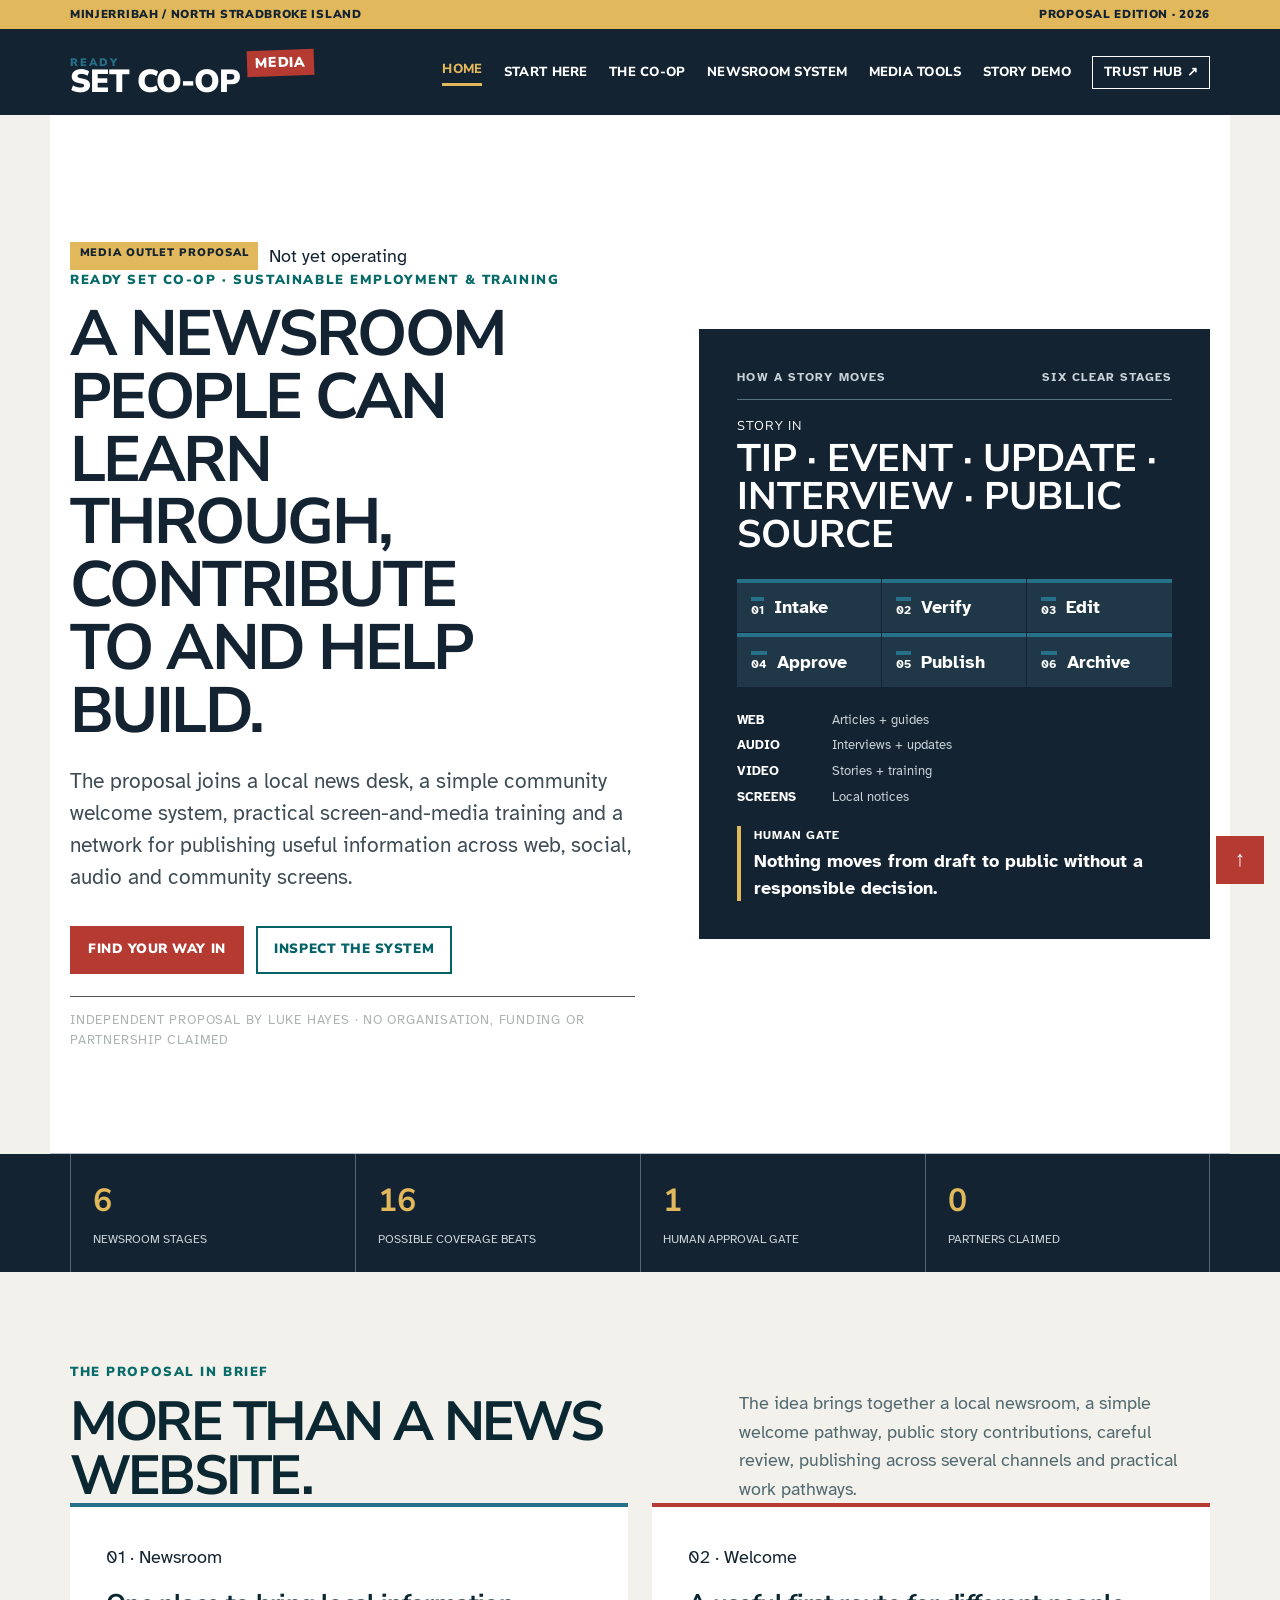
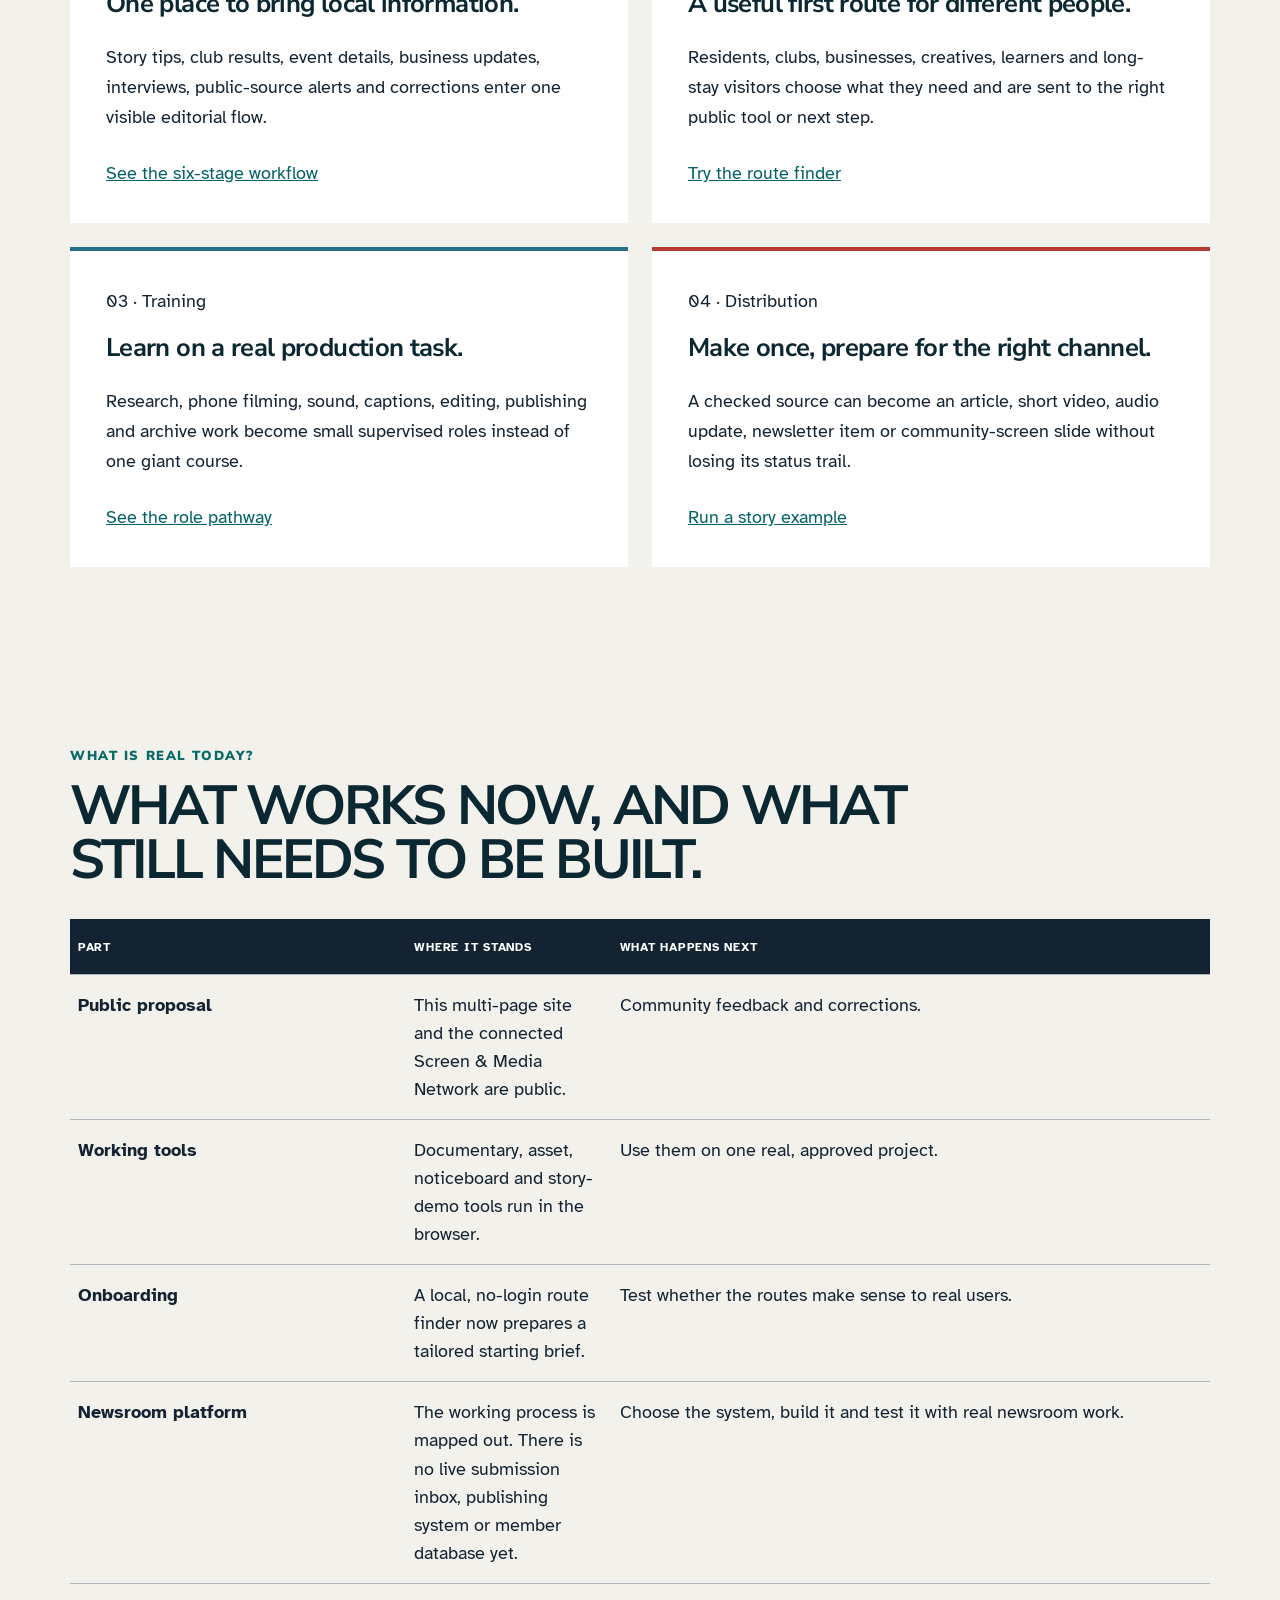
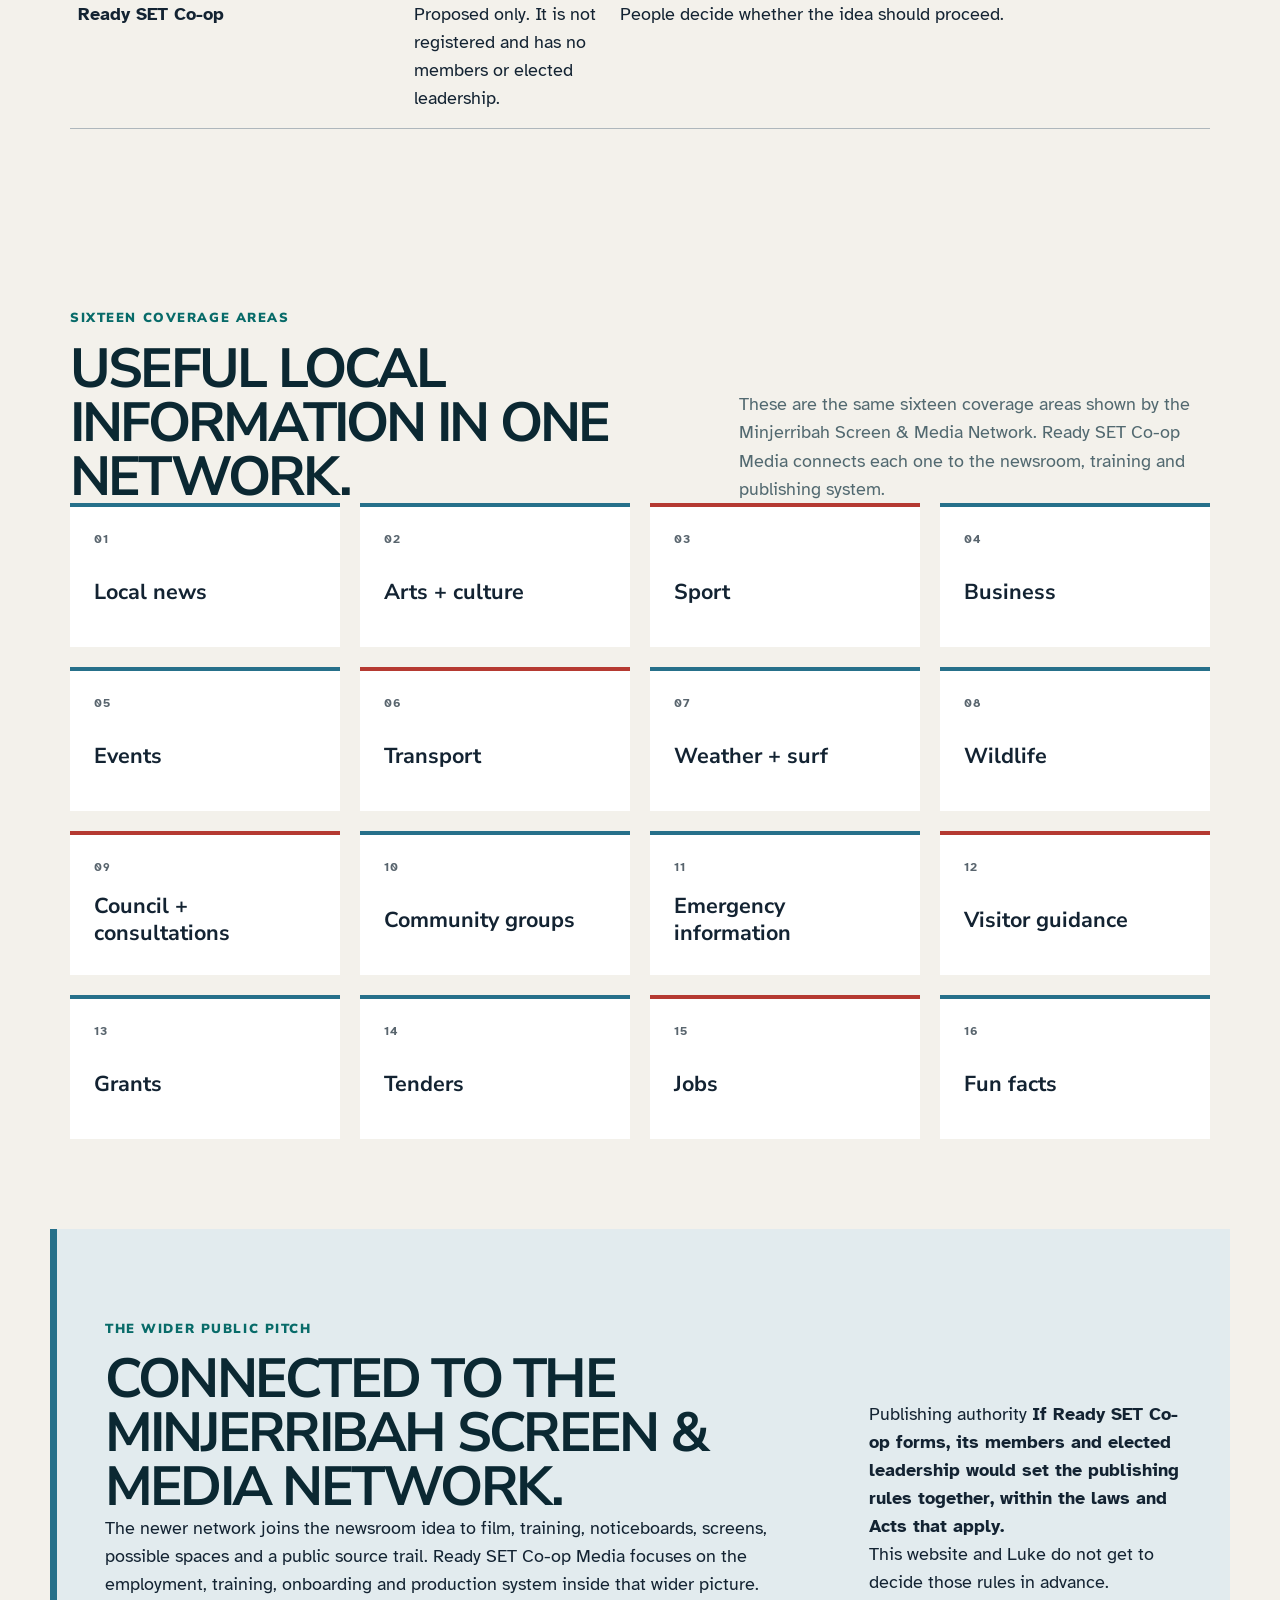
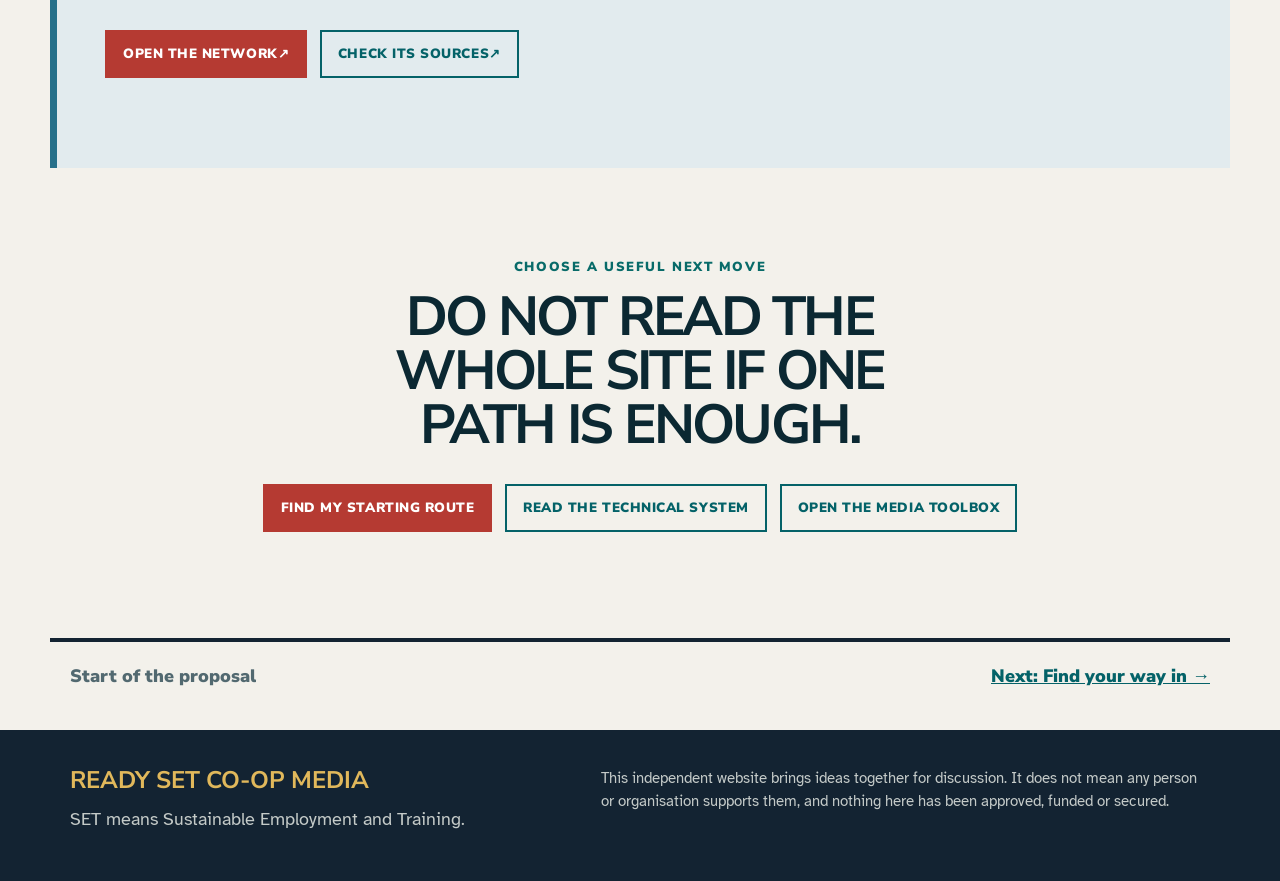
==== commit e6538f06: "Improve public copy and site-wide readability" ====
--- a/index.html
+++ b/index.html
@@ -54,7 +54,7 @@
         </div>
 
         <div class="newsroom-board" aria-label="Proposed newsroom workflow">
-          <div class="board-topline"><span>Newsroom signal map</span><b>Draft system 01</b></div>
+          <div class="board-topline"><span>How a story moves</span><b>Six clear stages</b></div>
           <div class="board-lead">
             <span>Story in</span>
             <strong>TIP · EVENT · UPDATE · INTERVIEW · PUBLIC SOURCE</strong>
@@ -79,7 +79,7 @@
 
       <section class="signal-strip" aria-label="Proposal summary">
         <div><strong>6</strong><span>newsroom stages</span></div>
-        <div><strong>12</strong><span>possible coverage beats</span></div>
+        <div><strong>16</strong><span>possible coverage beats</span></div>
         <div><strong>1</strong><span>human approval gate</span></div>
         <div><strong>0</strong><span>partners claimed</span></div>
       </section>
@@ -90,7 +90,7 @@
             <p class="eyebrow">The proposal in brief</p>
             <h2 id="brief-title">More than a news website.</h2>
           </div>
-          <p>The source media program described a lean newsroom, automated onboarding, public story submissions, moderation, multi-channel publishing and work pathways. This version makes those pieces visible without pretending they already exist.</p>
+          <p>The idea brings together a local newsroom, a simple welcome pathway, public story contributions, careful review, publishing across several channels and practical work pathways.</p>
         </div>
         <div class="brief-grid">
           <article>
@@ -103,7 +103,7 @@
             <span>02 · Welcome</span>
             <h3>A useful first route for different people.</h3>
             <p>Residents, clubs, businesses, creatives, learners and long-stay visitors choose what they need and are sent to the right public tool or next step.</p>
-            <a href="onboarding.html">Try the onboarding prototype</a>
+            <a href="onboarding.html">Try the route finder</a>
           </article>
           <article>
             <span>03 · Training</span>
@@ -123,11 +123,11 @@
       <section class="section current-state" aria-labelledby="state-title">
         <div class="section-heading">
           <p class="eyebrow">What is real today?</p>
-          <h2 id="state-title">Prototype, proposal and future build are separated.</h2>
+          <h2 id="state-title">What works now, and what still needs to be built.</h2>
         </div>
         <div class="state-table" role="table" aria-label="Project status">
           <div class="state-row state-head" role="row">
-            <span role="columnheader">Layer</span><span role="columnheader">Current state</span><span role="columnheader">Next useful proof</span>
+            <span role="columnheader">Part</span><span role="columnheader">Where it stands</span><span role="columnheader">What happens next</span>
           </div>
           <div class="state-row" role="row">
             <strong role="cell">Public proposal</strong><span role="cell">This multi-page site and the connected Screen &amp; Media Network are public.</span><span role="cell">Community feedback and corrections.</span>
@@ -139,7 +139,7 @@
             <strong role="cell">Onboarding</strong><span role="cell">A local, no-login route finder now prepares a tailored starting brief.</span><span role="cell">Test whether the routes make sense to real users.</span>
           </div>
           <div class="state-row" role="row">
-            <strong role="cell">Newsroom platform</strong><span role="cell">Architecture is documented. There is no live submission inbox, CMS or member database.</span><span role="cell">Choose and build the smallest safe intake-and-review pilot.</span>
+            <strong role="cell">Newsroom platform</strong><span role="cell">The working process is mapped out. There is no live submission inbox, publishing system or member database yet.</span><span role="cell">Choose the system, build it and test it with real newsroom work.</span>
           </div>
           <div class="state-row" role="row">
             <strong role="cell">Ready SET Co-op</strong><span role="cell">Proposed only. It is not registered and has no members or elected leadership.</span><span role="cell">People decide whether the idea should proceed.</span>
@@ -150,18 +150,28 @@
       <section class="section desk-sections" aria-labelledby="desk-title">
         <div class="section-heading split-heading">
           <div>
-            <p class="eyebrow">A possible coverage desk</p>
-            <h2 id="desk-title">Useful beats, not endless content.</h2>
-          </div>
-          <p>Coverage would be selected by the people who eventually govern the outlet. These categories simply show the practical range imagined in the source program.</p>
+          <p class="eyebrow">Sixteen coverage areas</p>
+          <h2 id="desk-title">Useful local information in one network.</h2>
+          </div>
+          <p>These are the same sixteen coverage areas shown by the Minjerribah Screen &amp; Media Network. Ready SET Co-op Media connects each one to the newsroom, training and publishing system.</p>
         </div>
         <div class="desk-grid">
-          <article><span>Local desk</span><strong>News, consultations, transport and service updates</strong></article>
-          <article><span>Culture desk</span><strong>Arts, screen, music, exhibitions and local history</strong></article>
-          <article><span>Community desk</span><strong>Clubs, sport, volunteers, notices and events</strong></article>
-          <article><span>Practical desk</span><strong>Weather, beach information, visitor guidance and explainers</strong></article>
-          <article><span>Learning desk</span><strong>How-to clips, media practice and digital confidence</strong></article>
-          <article><span>Projects desk</span><strong>What changed, who did the work and what happens next</strong></article>
+          <article><span>01</span><strong>Local news</strong></article>
+          <article><span>02</span><strong>Arts + culture</strong></article>
+          <article><span>03</span><strong>Sport</strong></article>
+          <article><span>04</span><strong>Business</strong></article>
+          <article><span>05</span><strong>Events</strong></article>
+          <article><span>06</span><strong>Transport</strong></article>
+          <article><span>07</span><strong>Weather + surf</strong></article>
+          <article><span>08</span><strong>Wildlife</strong></article>
+          <article><span>09</span><strong>Council + consultations</strong></article>
+          <article><span>10</span><strong>Community groups</strong></article>
+          <article><span>11</span><strong>Emergency information</strong></article>
+          <article><span>12</span><strong>Visitor guidance</strong></article>
+          <article><span>13</span><strong>Grants</strong></article>
+          <article><span>14</span><strong>Tenders</strong></article>
+          <article><span>15</span><strong>Jobs</strong></article>
+          <article><span>16</span><strong>Fun facts</strong></article>
         </div>
       </section>
 
--- a/styles.css
+++ b/styles.css
@@ -1383,6 +1383,76 @@
   }
 }
 
+/* Keep labels, headings and descriptions visually separate */
+
+.signal-strip > div,
+.brief-grid article,
+.architecture-flow article,
+.onboarding-flow article,
+.distribution-grid article,
+.roles-grid article,
+.rollout-track article,
+.source-links a,
+.check-row {
+  display: flex;
+  flex-direction: column;
+  gap: 0.65rem;
+}
+
+.signal-strip > div {
+  gap: 0.25rem;
+}
+
+.architecture-flow article b,
+.architecture-flow article small,
+.onboarding-flow article span,
+.onboarding-flow article strong,
+.distribution-grid article span,
+.distribution-grid article h3,
+.roles-grid article span,
+.roles-grid article strong,
+.rollout-track article span,
+.rollout-track article h3,
+.source-links a strong,
+.source-links a span,
+.check-row strong,
+.check-row span {
+  display: block;
+}
+
+.architecture-flow article small {
+  line-height: 1.5;
+}
+
+.architecture-flow article p,
+.onboarding-flow article p,
+.distribution-grid article p,
+.roles-grid article p,
+.rollout-track article p {
+  margin: 0;
+}
+
+.queue-demo > div {
+  align-items: start;
+  display: grid;
+  gap: 0.35rem 0.8rem;
+  grid-template-columns: 5rem minmax(0, 1fr);
+  padding: 0.7rem 0;
+}
+
+.queue-demo > div small {
+  grid-column: 2;
+}
+
+.story-line article,
+.workflow article,
+.tool-card,
+.choice-card,
+.people-grid article,
+.boundary-grid article {
+  row-gap: 0.65rem;
+}
+
 @media (max-width: 560px) {
   h1,
   .page-hero h1 {
@@ -1454,9 +1524,9 @@
 .onboarding-hero h1 {
   color: var(--news-black);
   font-family: var(--headline);
-  font-size: clamp(3.2rem, 6.2vw, 5.8rem);
-  letter-spacing: -0.055em;
-  line-height: 0.93;
+  font-size: clamp(2.8rem, 5vw, 4.6rem);
+  letter-spacing: -0.04em;
+  line-height: 0.98;
   margin: 0.75rem 0 1.25rem;
   max-width: 12ch;
   text-transform: uppercase;
@@ -1729,7 +1799,7 @@
 .queue-demo {
   background: #e8edef;
   border-left: 4px solid var(--news-teal);
-  font-family: Consolas, monospace;
+  font-family: var(--body);
   font-size: 0.83rem;
   line-height: 1.7;
   margin-top: 1rem;
@@ -1941,7 +2011,7 @@
   --news-teal: #26708a;
   --news-signal: #e1b85b;
   --news-grey: #59656e;
-  --headline: "Arial Narrow", "Roboto Condensed", "Nunito Sans", sans-serif;
+  --headline: "Nunito Sans", "Trebuchet MS", sans-serif;
 }
 
 body {
@@ -2753,3 +2823,141 @@
     font-size: 1.35rem;
   }
 }
+
+/* Final public-layout corrections */
+
+.site-header {
+  position: relative;
+}
+
+.board-topline {
+  display: flex;
+  gap: 1rem;
+  justify-content: space-between;
+}
+
+.board-lead span {
+  display: block;
+  font-size: 0.8rem;
+  letter-spacing: 0.08em;
+  margin-bottom: 0.45rem;
+}
+
+.board-flow > div {
+  align-items: center;
+  background: #203747;
+  border-top: 4px solid var(--news-teal);
+  display: flex;
+  gap: 0.65rem;
+  min-width: 0;
+  padding: 0.85rem;
+}
+
+.board-flow > div span {
+  background: transparent;
+  flex: 0 0 auto;
+  padding: 0;
+}
+
+.board-flow > div b {
+  line-height: 1.25;
+}
+
+.board-output {
+  display: grid;
+  gap: 0.3rem;
+}
+
+.board-output > div {
+  display: grid;
+  gap: 0.75rem;
+  grid-template-columns: 5.2rem minmax(0, 1fr);
+}
+
+.board-output b {
+  color: var(--news-white);
+}
+
+.board-gate span,
+.board-gate strong {
+  display: block;
+}
+
+.board-gate span {
+  font-size: 0.76rem;
+  letter-spacing: 0.08em;
+  margin-bottom: 0.25rem;
+  text-transform: uppercase;
+}
+
+.board-gate strong {
+  line-height: 1.45;
+}
+
+.brief-grid {
+  gap: 1.5rem;
+  grid-template-columns: repeat(2, minmax(0, 1fr));
+}
+
+.brief-grid article {
+  padding: clamp(1.6rem, 3vw, 2.25rem);
+}
+
+.brief-grid h3 {
+  font-size: clamp(1.35rem, 2vw, 1.7rem);
+  line-height: 1.2;
+  margin: 0.5rem 0 0.8rem;
+}
+
+.brief-grid p {
+  line-height: 1.65;
+  margin-bottom: 1rem;
+  max-width: 42rem;
+}
+
+.desk-grid {
+  gap: 1.25rem;
+  grid-template-columns: repeat(4, minmax(0, 1fr));
+}
+
+.desk-grid article {
+  align-items: start;
+  display: grid;
+  gap: 0.8rem;
+  grid-template-columns: 1fr;
+  min-height: 9rem;
+  padding: 1.5rem;
+}
+
+.desk-grid article span {
+  color: var(--news-grey);
+  font-size: 0.78rem;
+  font-weight: 800;
+  letter-spacing: 0.08em;
+  line-height: 1.35;
+}
+
+.desk-grid article strong {
+  font-family: var(--headline);
+  font-size: 1.35rem;
+  line-height: 1.25;
+}
+
+@media (max-width: 1000px) {
+  .desk-grid {
+    grid-template-columns: repeat(2, minmax(0, 1fr));
+  }
+}
+
+@media (max-width: 760px) {
+  .brief-grid,
+  .desk-grid {
+    grid-template-columns: 1fr;
+  }
+
+  .desk-grid article {
+    gap: 0.4rem;
+    grid-template-columns: 1fr;
+    padding: 1.4rem;
+  }
+}
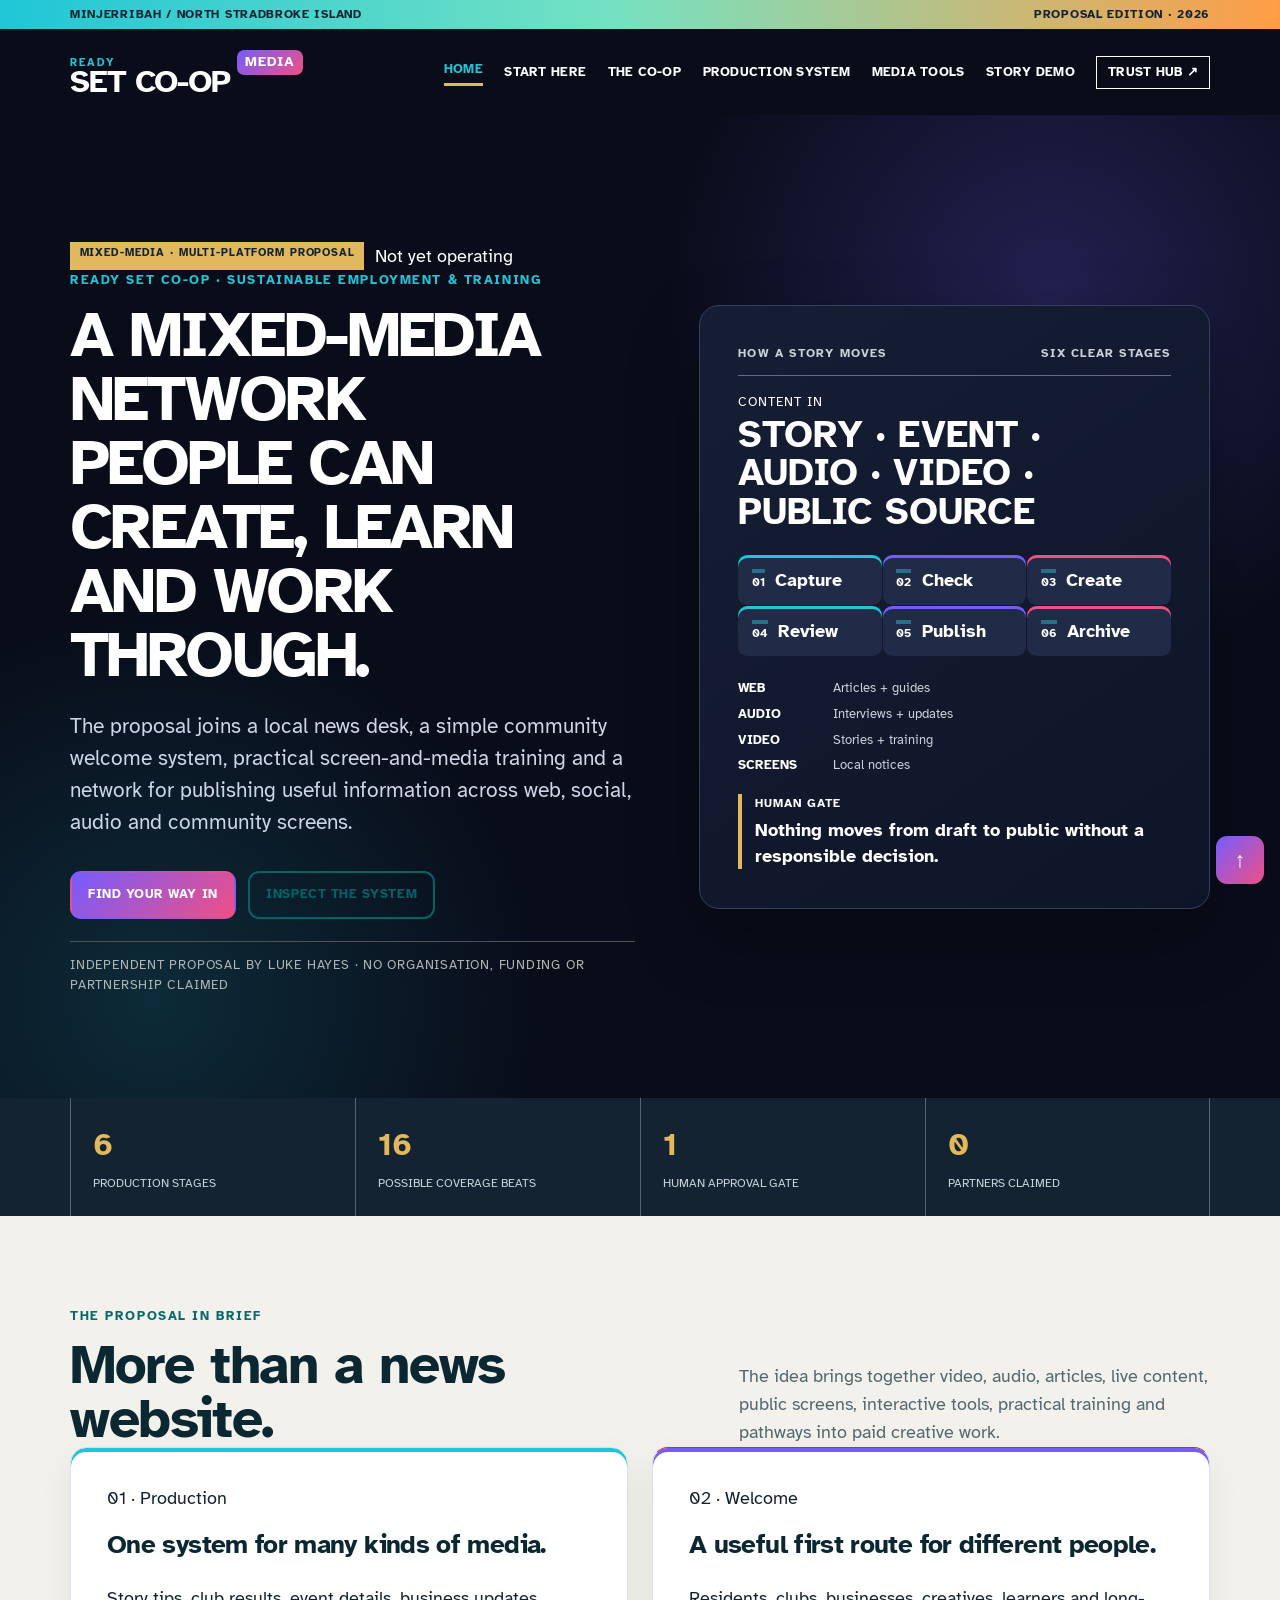
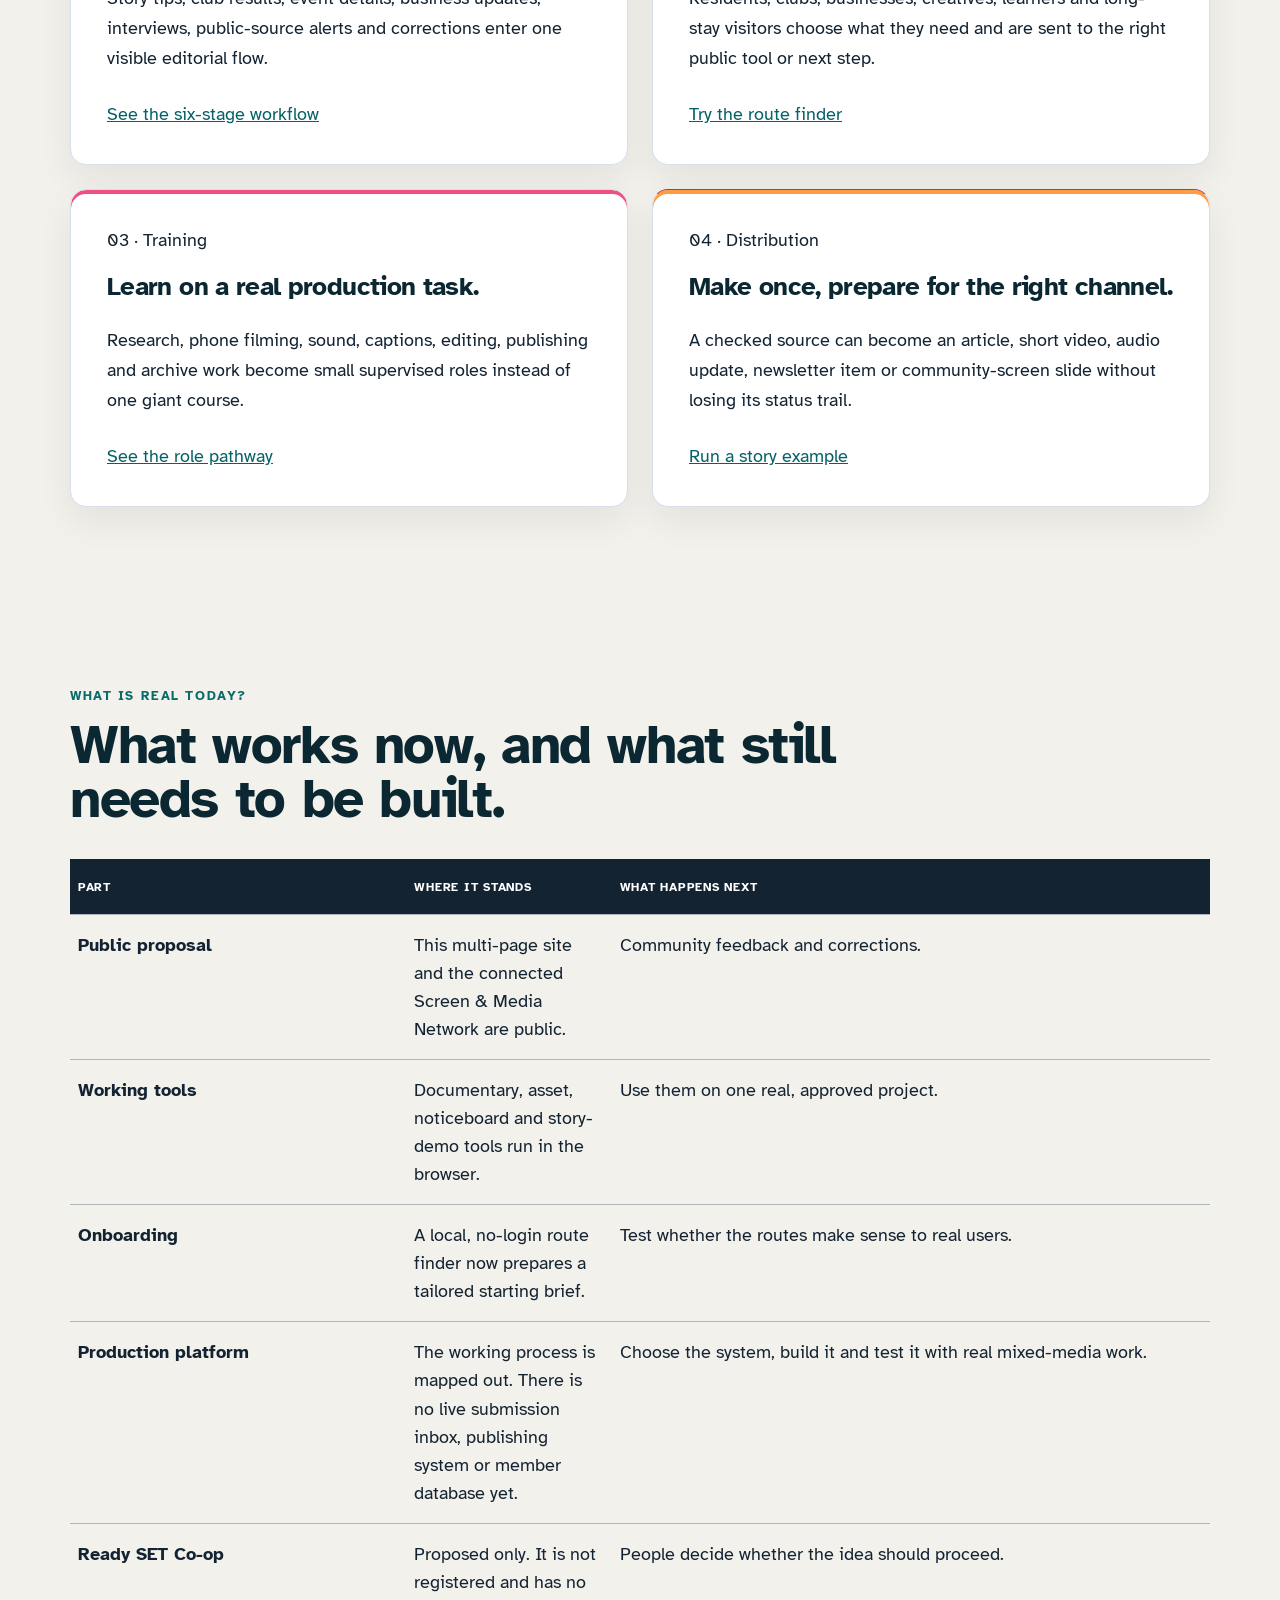
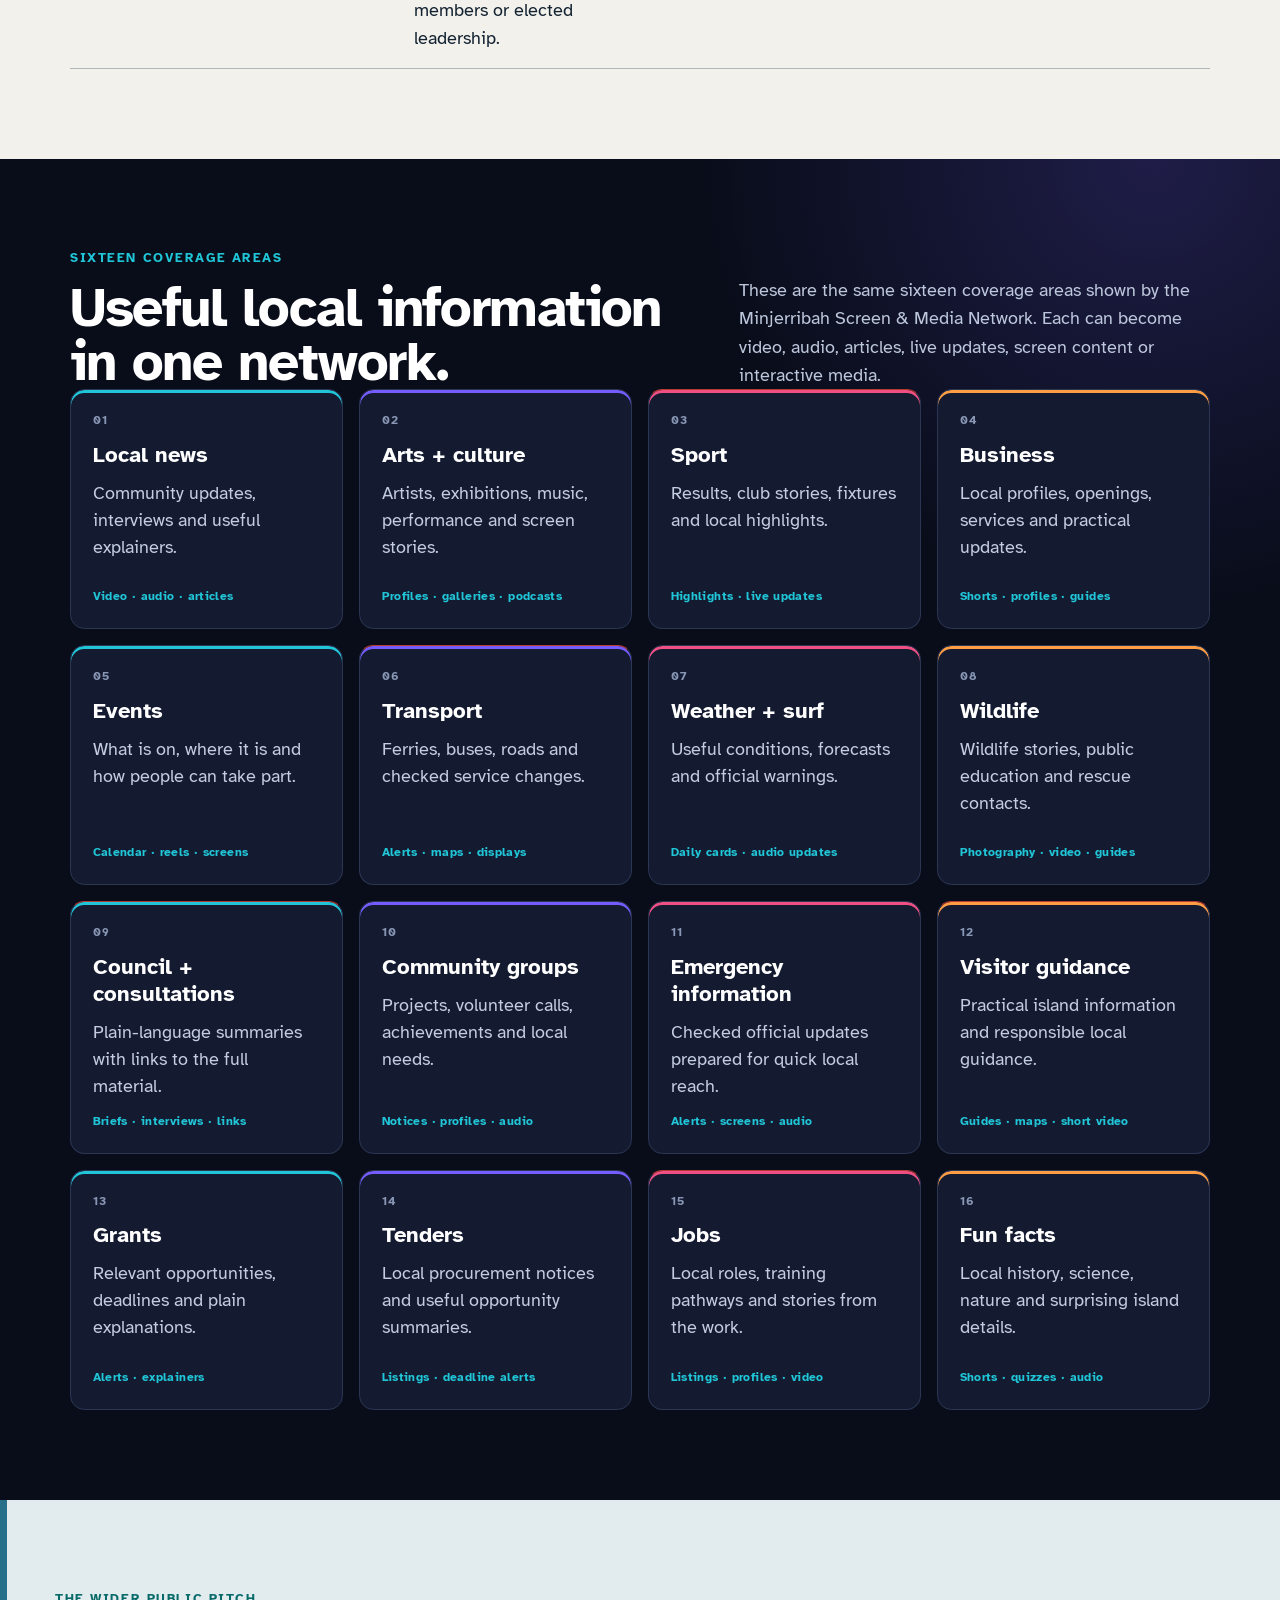
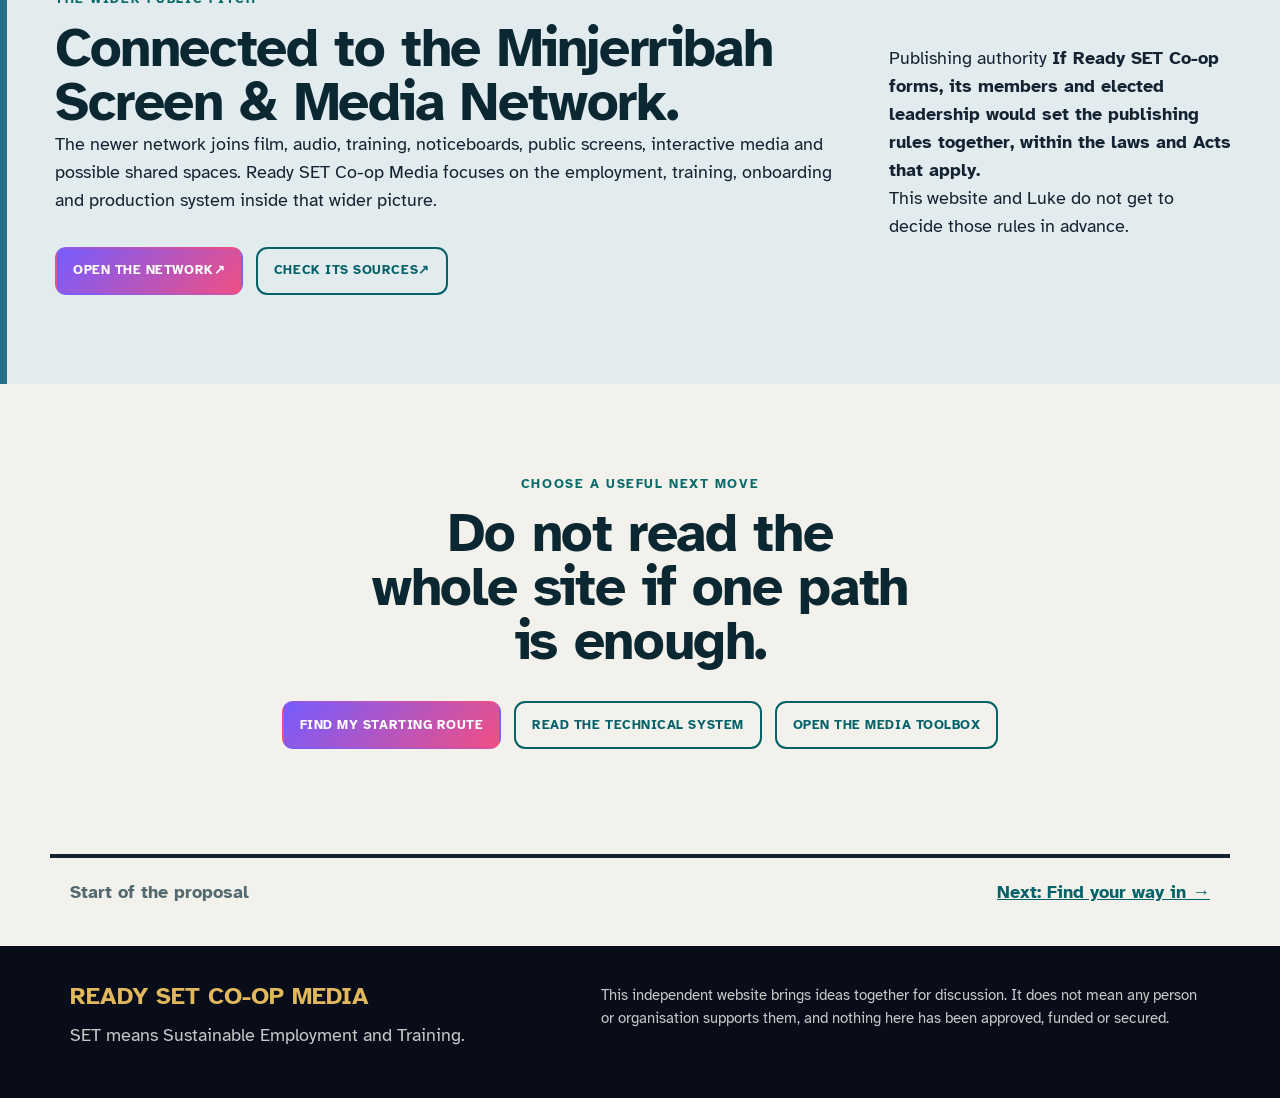
==== commit 3978c8eb: "Reframe site as a mixed-media platform" ====
--- a/index.html
+++ b/index.html
@@ -3,16 +3,16 @@
   <head>
     <meta charset="utf-8">
     <meta name="viewport" content="width=device-width, initial-scale=1">
-    <meta name="description" content="Ready SET Co-op Media: a detailed proposal for a local newsroom, community onboarding system and practical media training on Minjerribah / North Stradbroke Island.">
+    <meta name="description" content="Ready SET Co-op Media: a modern mixed-media production network, community onboarding system and practical media training proposal for Minjerribah / North Stradbroke Island.">
     <meta property="og:title" content="Ready SET Co-op Media">
     <meta property="og:description" content="A proposal for a local media outlet built around Sustainable Employment and Training.">
     <meta property="og:type" content="website">
     <meta property="og:url" content="https://auraofintelligence.github.io/ready-set-co-op-hyperlocal-media/">
-    <title>Ready SET Co-op Media | Local newsroom proposal</title>
+    <title>Ready SET Co-op Media | Mixed-media network proposal</title>
     <link rel="preconnect" href="https://fonts.googleapis.com">
     <link rel="preconnect" href="https://fonts.gstatic.com" crossorigin>
     <link href="https://fonts.googleapis.com/css2?family=Atkinson+Hyperlegible:wght@400;700&family=Nunito+Sans:wght@700;800;900&display=swap" rel="stylesheet">
-    <link rel="stylesheet" href="styles.css">
+    <link rel="stylesheet" href="styles.css?v=20260724-2">
     <link rel="icon" href="assets/favicon.svg" type="image/svg+xml">
     <link rel="shortcut icon" href="assets/favicon.ico" type="image/x-icon">
   </head>
@@ -28,7 +28,7 @@
           <a aria-current="page" href="index.html">Home</a>
           <a href="onboarding.html">Start here</a>
           <a href="ready-set-co-op.html">The Co-op</a>
-          <a href="hyperlocal-media.html">Newsroom system</a>
+          <a href="hyperlocal-media.html">Production system</a>
           <a href="connections.html">Media tools</a>
           <a href="demo.html">Story demo</a>
           <a class="nav-external" href="https://auraofintelligence.github.io/ready-set-co-op-trust-hub/" target="_blank" rel="noopener noreferrer">Trust Hub <span aria-hidden="true">↗</span></a>
@@ -40,11 +40,11 @@
       <section class="news-lead">
         <div class="news-lead-copy">
           <div class="lead-flags">
-            <span class="status-pill proposed">Media outlet proposal</span>
+            <span class="status-pill proposed">Mixed-media · multi-platform proposal</span>
             <span>Not yet operating</span>
           </div>
           <p class="eyebrow">Ready SET Co-op · Sustainable Employment &amp; Training</p>
-          <h1>A newsroom people can learn through, contribute to and help build.</h1>
+          <h1>A mixed-media network people can create, learn and work through.</h1>
           <p class="hero-lede">The proposal joins a local news desk, a simple community welcome system, practical screen-and-media training and a network for publishing useful information across web, social, audio and community screens.</p>
           <div class="button-row">
             <a class="button primary" href="onboarding.html">Find your way in</a>
@@ -53,17 +53,17 @@
           <p class="story-byline">Independent proposal by Luke Hayes · No organisation, funding or partnership claimed</p>
         </div>
 
-        <div class="newsroom-board" aria-label="Proposed newsroom workflow">
+        <div class="newsroom-board" aria-label="Proposed mixed-media production workflow">
           <div class="board-topline"><span>How a story moves</span><b>Six clear stages</b></div>
           <div class="board-lead">
-            <span>Story in</span>
-            <strong>TIP · EVENT · UPDATE · INTERVIEW · PUBLIC SOURCE</strong>
+            <span>Content in</span>
+            <strong>STORY · EVENT · AUDIO · VIDEO · PUBLIC SOURCE</strong>
           </div>
           <div class="board-flow" aria-hidden="true">
-            <div><span>01</span><b>Intake</b></div>
-            <div><span>02</span><b>Verify</b></div>
-            <div><span>03</span><b>Edit</b></div>
-            <div><span>04</span><b>Approve</b></div>
+            <div><span>01</span><b>Capture</b></div>
+            <div><span>02</span><b>Check</b></div>
+            <div><span>03</span><b>Create</b></div>
+            <div><span>04</span><b>Review</b></div>
             <div><span>05</span><b>Publish</b></div>
             <div><span>06</span><b>Archive</b></div>
           </div>
@@ -78,7 +78,7 @@
       </section>
 
       <section class="signal-strip" aria-label="Proposal summary">
-        <div><strong>6</strong><span>newsroom stages</span></div>
+        <div><strong>6</strong><span>production stages</span></div>
         <div><strong>16</strong><span>possible coverage beats</span></div>
         <div><strong>1</strong><span>human approval gate</span></div>
         <div><strong>0</strong><span>partners claimed</span></div>
@@ -90,12 +90,12 @@
             <p class="eyebrow">The proposal in brief</p>
             <h2 id="brief-title">More than a news website.</h2>
           </div>
-          <p>The idea brings together a local newsroom, a simple welcome pathway, public story contributions, careful review, publishing across several channels and practical work pathways.</p>
+          <p>The idea brings together video, audio, articles, live content, public screens, interactive tools, practical training and pathways into paid creative work.</p>
         </div>
         <div class="brief-grid">
           <article>
-            <span>01 · Newsroom</span>
-            <h3>One place to bring local information.</h3>
+            <span>01 · Production</span>
+            <h3>One system for many kinds of media.</h3>
             <p>Story tips, club results, event details, business updates, interviews, public-source alerts and corrections enter one visible editorial flow.</p>
             <a href="hyperlocal-media.html#newsroom-flow">See the six-stage workflow</a>
           </article>
@@ -139,7 +139,7 @@
             <strong role="cell">Onboarding</strong><span role="cell">A local, no-login route finder now prepares a tailored starting brief.</span><span role="cell">Test whether the routes make sense to real users.</span>
           </div>
           <div class="state-row" role="row">
-            <strong role="cell">Newsroom platform</strong><span role="cell">The working process is mapped out. There is no live submission inbox, publishing system or member database yet.</span><span role="cell">Choose the system, build it and test it with real newsroom work.</span>
+            <strong role="cell">Production platform</strong><span role="cell">The working process is mapped out. There is no live submission inbox, publishing system or member database yet.</span><span role="cell">Choose the system, build it and test it with real mixed-media work.</span>
           </div>
           <div class="state-row" role="row">
             <strong role="cell">Ready SET Co-op</strong><span role="cell">Proposed only. It is not registered and has no members or elected leadership.</span><span role="cell">People decide whether the idea should proceed.</span>
@@ -153,25 +153,25 @@
           <p class="eyebrow">Sixteen coverage areas</p>
           <h2 id="desk-title">Useful local information in one network.</h2>
           </div>
-          <p>These are the same sixteen coverage areas shown by the Minjerribah Screen &amp; Media Network. Ready SET Co-op Media connects each one to the newsroom, training and publishing system.</p>
+          <p>These are the same sixteen coverage areas shown by the Minjerribah Screen &amp; Media Network. Each can become video, audio, articles, live updates, screen content or interactive media.</p>
         </div>
         <div class="desk-grid">
-          <article><span>01</span><strong>Local news</strong></article>
-          <article><span>02</span><strong>Arts + culture</strong></article>
-          <article><span>03</span><strong>Sport</strong></article>
-          <article><span>04</span><strong>Business</strong></article>
-          <article><span>05</span><strong>Events</strong></article>
-          <article><span>06</span><strong>Transport</strong></article>
-          <article><span>07</span><strong>Weather + surf</strong></article>
-          <article><span>08</span><strong>Wildlife</strong></article>
-          <article><span>09</span><strong>Council + consultations</strong></article>
-          <article><span>10</span><strong>Community groups</strong></article>
-          <article><span>11</span><strong>Emergency information</strong></article>
-          <article><span>12</span><strong>Visitor guidance</strong></article>
-          <article><span>13</span><strong>Grants</strong></article>
-          <article><span>14</span><strong>Tenders</strong></article>
-          <article><span>15</span><strong>Jobs</strong></article>
-          <article><span>16</span><strong>Fun facts</strong></article>
+          <article><span>01</span><strong>Local news</strong><p>Community updates, interviews and useful explainers.</p><em>Video · audio · articles</em></article>
+          <article><span>02</span><strong>Arts + culture</strong><p>Artists, exhibitions, music, performance and screen stories.</p><em>Profiles · galleries · podcasts</em></article>
+          <article><span>03</span><strong>Sport</strong><p>Results, club stories, fixtures and local highlights.</p><em>Highlights · live updates</em></article>
+          <article><span>04</span><strong>Business</strong><p>Local profiles, openings, services and practical updates.</p><em>Shorts · profiles · guides</em></article>
+          <article><span>05</span><strong>Events</strong><p>What is on, where it is and how people can take part.</p><em>Calendar · reels · screens</em></article>
+          <article><span>06</span><strong>Transport</strong><p>Ferries, buses, roads and checked service changes.</p><em>Alerts · maps · displays</em></article>
+          <article><span>07</span><strong>Weather + surf</strong><p>Useful conditions, forecasts and official warnings.</p><em>Daily cards · audio updates</em></article>
+          <article><span>08</span><strong>Wildlife</strong><p>Wildlife stories, public education and rescue contacts.</p><em>Photography · video · guides</em></article>
+          <article><span>09</span><strong>Council + consultations</strong><p>Plain-language summaries with links to the full material.</p><em>Briefs · interviews · links</em></article>
+          <article><span>10</span><strong>Community groups</strong><p>Projects, volunteer calls, achievements and local needs.</p><em>Notices · profiles · audio</em></article>
+          <article><span>11</span><strong>Emergency information</strong><p>Checked official updates prepared for quick local reach.</p><em>Alerts · screens · audio</em></article>
+          <article><span>12</span><strong>Visitor guidance</strong><p>Practical island information and responsible local guidance.</p><em>Guides · maps · short video</em></article>
+          <article><span>13</span><strong>Grants</strong><p>Relevant opportunities, deadlines and plain explanations.</p><em>Alerts · explainers</em></article>
+          <article><span>14</span><strong>Tenders</strong><p>Local procurement notices and useful opportunity summaries.</p><em>Listings · deadline alerts</em></article>
+          <article><span>15</span><strong>Jobs</strong><p>Local roles, training pathways and stories from the work.</p><em>Listings · profiles · video</em></article>
+          <article><span>16</span><strong>Fun facts</strong><p>Local history, science, nature and surprising island details.</p><em>Shorts · quizzes · audio</em></article>
         </div>
       </section>
 
@@ -179,7 +179,7 @@
         <div>
           <p class="eyebrow">The wider public pitch</p>
           <h2 id="network-title">Connected to the Minjerribah Screen &amp; Media Network.</h2>
-          <p>The newer network joins the newsroom idea to film, training, noticeboards, screens, possible spaces and a public source trail. Ready SET Co-op Media focuses on the employment, training, onboarding and production system inside that wider picture.</p>
+          <p>The newer network joins film, audio, training, noticeboards, public screens, interactive media and possible shared spaces. Ready SET Co-op Media focuses on the employment, training, onboarding and production system inside that wider picture.</p>
           <div class="button-row">
             <a class="button primary" href="https://auraofintelligence.github.io/minjerribah-screen-media-network/" target="_blank" rel="noopener noreferrer">Open the network <span aria-hidden="true">↗</span></a>
             <a class="button secondary" href="https://auraofintelligence.github.io/minjerribah-screen-media-network/sources/" target="_blank" rel="noopener noreferrer">Check its sources <span aria-hidden="true">↗</span></a>
--- a/styles.css
+++ b/styles.css
@@ -1453,6 +1453,361 @@
   row-gap: 0.65rem;
 }
 
+/* Modern mixed-media platform */
+
+:root {
+  --platform-ink: #10162a;
+  --platform-night: #090d1a;
+  --platform-surface: #141b31;
+  --platform-cyan: #20c6d7;
+  --platform-violet: #755cff;
+  --platform-pink: #f04f83;
+  --platform-orange: #ff9d45;
+  --platform-mist: #eef1f7;
+  --heading: "Atkinson Hyperlegible", Arial, sans-serif;
+  --headline: "Atkinson Hyperlegible", Arial, sans-serif;
+}
+
+body {
+  background: var(--platform-mist);
+  color: var(--platform-ink);
+  font-family: var(--body);
+}
+
+h1,
+h2,
+h3,
+h4,
+strong,
+b,
+.brand-mark,
+.button,
+.nav-links,
+.eyebrow {
+  font-family: var(--body);
+}
+
+h1,
+h2,
+h3 {
+  letter-spacing: -0.025em;
+  text-transform: none;
+}
+
+h2 {
+  font-size: clamp(2.15rem, 4vw, 3.5rem);
+  line-height: 1.06;
+}
+
+.edition-bar {
+  background: linear-gradient(90deg, var(--platform-cyan), #75e2c2 48%, var(--platform-orange));
+  color: var(--platform-night);
+}
+
+.site-header,
+.site-footer {
+  background: var(--platform-night);
+}
+
+.brand-mark {
+  gap: 0 0.55rem;
+}
+
+.brand-mark span {
+  color: var(--platform-cyan);
+}
+
+.brand-mark em {
+  background: linear-gradient(135deg, var(--platform-violet), var(--platform-pink));
+  border-radius: 0.45rem;
+  transform: none;
+}
+
+.nav-links a:hover,
+.nav-links a[aria-current="page"] {
+  color: var(--platform-cyan);
+}
+
+.nav-links a[aria-current="page"] {
+  border-bottom-color: var(--platform-cyan);
+}
+
+.news-lead {
+  background:
+    radial-gradient(circle at 82% 18%, rgba(117, 92, 255, 0.24), transparent 24rem),
+    radial-gradient(circle at 12% 90%, rgba(32, 198, 215, 0.16), transparent 24rem),
+    var(--platform-night);
+  border: 0;
+  color: #fff;
+  max-width: none;
+  padding-left: max(1.25rem, calc((100vw - var(--max-width)) / 2 + 1.25rem));
+  padding-right: max(1.25rem, calc((100vw - var(--max-width)) / 2 + 1.25rem));
+}
+
+.news-lead h1 {
+  color: #fff;
+  font-size: clamp(2.8rem, 5vw, 4.8rem);
+  line-height: 1;
+  max-width: 11ch;
+}
+
+.news-lead .hero-lede {
+  color: #cdd5e8;
+}
+
+.news-lead .eyebrow {
+  color: var(--platform-cyan);
+}
+
+.story-byline {
+  border-color: #35405d;
+  color: #9ca8c3;
+}
+
+.newsroom-board {
+  background: linear-gradient(145deg, #161e35, #0e1528);
+  border: 1px solid #35405d;
+  border-radius: 1.25rem;
+  box-shadow: 0 28px 70px rgba(0, 0, 0, 0.3);
+}
+
+.board-flow > div {
+  background: #202b48;
+  border: 0;
+  border-radius: 0.6rem;
+}
+
+.board-flow > div:nth-child(3n + 1) {
+  box-shadow: inset 0 3px var(--platform-cyan);
+}
+
+.board-flow > div:nth-child(3n + 2) {
+  box-shadow: inset 0 3px var(--platform-violet);
+}
+
+.board-flow > div:nth-child(3n) {
+  box-shadow: inset 0 3px var(--platform-pink);
+}
+
+.board-gate {
+  border-color: var(--platform-orange);
+}
+
+.signal-strip {
+  background: linear-gradient(90deg, #11182b, #171e35);
+}
+
+.signal-strip strong {
+  color: var(--platform-cyan);
+}
+
+.section {
+  max-width: var(--max-width);
+}
+
+.proposal-brief,
+.current-state,
+.desk-sections,
+.connected-feature {
+  max-width: none;
+  padding-left: max(1.25rem, calc((100vw - var(--max-width)) / 2 + 1.25rem));
+  padding-right: max(1.25rem, calc((100vw - var(--max-width)) / 2 + 1.25rem));
+}
+
+.brief-grid article {
+  border: 1px solid #d8deea;
+  border-radius: 1rem;
+  box-shadow: 0 14px 35px rgba(16, 22, 42, 0.07);
+}
+
+.brief-grid article:nth-child(1) {
+  box-shadow: inset 0 4px var(--platform-cyan), 0 14px 35px rgba(16, 22, 42, 0.07);
+}
+
+.brief-grid article:nth-child(2) {
+  box-shadow: inset 0 4px var(--platform-violet), 0 14px 35px rgba(16, 22, 42, 0.07);
+}
+
+.brief-grid article:nth-child(3) {
+  box-shadow: inset 0 4px var(--platform-pink), 0 14px 35px rgba(16, 22, 42, 0.07);
+}
+
+.brief-grid article:nth-child(4) {
+  box-shadow: inset 0 4px var(--platform-orange), 0 14px 35px rgba(16, 22, 42, 0.07);
+}
+
+.desk-sections {
+  background:
+    radial-gradient(circle at 90% 0, rgba(117, 92, 255, 0.2), transparent 28rem),
+    var(--platform-night);
+  color: #fff;
+}
+
+.desk-sections h2,
+.desk-sections .eyebrow {
+  color: #fff;
+}
+
+.desk-sections .eyebrow {
+  color: var(--platform-cyan);
+}
+
+.desk-sections .split-heading > p {
+  color: #bdc7dc;
+}
+
+.desk-grid {
+  gap: 1rem;
+}
+
+.desk-grid article {
+  background: var(--platform-surface);
+  border: 1px solid #2b3653;
+  border-radius: 0.9rem;
+  display: flex;
+  flex-direction: column;
+  gap: 0.75rem;
+  min-height: 15rem;
+  padding: 1.35rem;
+}
+
+.desk-grid article:nth-child(4n + 1) {
+  box-shadow: inset 0 3px var(--platform-cyan);
+}
+
+.desk-grid article:nth-child(4n + 2) {
+  box-shadow: inset 0 3px var(--platform-violet);
+}
+
+.desk-grid article:nth-child(4n + 3) {
+  box-shadow: inset 0 3px var(--platform-pink);
+}
+
+.desk-grid article:nth-child(4n) {
+  box-shadow: inset 0 3px var(--platform-orange);
+}
+
+.desk-grid article span {
+  color: #8997b5;
+}
+
+.desk-grid article strong {
+  color: #fff;
+  font-size: 1.35rem;
+}
+
+.desk-grid article p {
+  color: #c3cce0;
+  line-height: 1.5;
+  margin: 0;
+}
+
+.desk-grid article em {
+  color: var(--platform-cyan);
+  font-size: 0.78rem;
+  font-style: normal;
+  font-weight: 700;
+  letter-spacing: 0.03em;
+  margin-top: auto;
+}
+
+.button {
+  border-radius: 0.7rem;
+}
+
+.button.primary {
+  background: linear-gradient(135deg, var(--platform-violet), var(--platform-pink));
+}
+
+.button.primary:hover {
+  background: linear-gradient(135deg, var(--platform-cyan), var(--platform-violet));
+  color: #fff;
+}
+
+.page-hero,
+.technical-hero,
+.onboarding-hero {
+  background:
+    radial-gradient(circle at 85% 10%, rgba(117, 92, 255, 0.14), transparent 22rem),
+    #fff;
+}
+
+.option-grid label {
+  align-items: flex-start;
+  border: 1px solid #cbd3e2;
+  border-radius: 0.85rem;
+  gap: 0.9rem;
+  padding: 1.15rem;
+}
+
+.option-grid label > span {
+  display: flex;
+  flex: 1;
+  flex-direction: column;
+  gap: 0.5rem;
+  min-width: 0;
+}
+
+.option-grid label strong,
+.option-grid label small {
+  display: block;
+}
+
+.option-grid label strong {
+  line-height: 1.25;
+}
+
+.option-grid label small {
+  color: #4e5b70;
+  font-size: 0.95rem;
+  line-height: 1.45;
+}
+
+.option-grid input {
+  flex: 0 0 auto;
+  margin-top: 0.3rem;
+}
+
+.option-grid label:has(input:checked) {
+  background: #eef2ff;
+  border-color: var(--platform-violet);
+  box-shadow: 0 0 0 1px var(--platform-violet);
+}
+
+.route-builder form,
+.spec-panel,
+.architecture-flow article,
+.onboarding-flow article,
+.distribution-grid article,
+.roles-grid article,
+.rollout-track article,
+.tool-card,
+.scenario-panel > article,
+.output-card {
+  border-radius: 0.85rem;
+}
+
+.back-to-top {
+  background: linear-gradient(135deg, var(--platform-violet), var(--platform-pink));
+  border-radius: 0.7rem;
+}
+
+@media (max-width: 1000px) {
+  .desk-grid {
+    grid-template-columns: repeat(2, minmax(0, 1fr));
+  }
+}
+
+@media (max-width: 700px) {
+  .desk-grid {
+    grid-template-columns: 1fr;
+  }
+
+  .desk-grid article {
+    min-height: auto;
+  }
+}
+
 @media (max-width: 560px) {
   h1,
   .page-hero h1 {
@@ -2961,3 +3316,256 @@
     padding: 1.4rem;
   }
 }
+
+/* Mixed-media theme must remain last in the cascade */
+
+:root {
+  --platform-ink: #10162a;
+  --platform-night: #090d1a;
+  --platform-surface: #141b31;
+  --platform-cyan: #20c6d7;
+  --platform-violet: #755cff;
+  --platform-pink: #f04f83;
+  --platform-orange: #ff9d45;
+  --platform-mist: #eef1f7;
+  --heading: "Atkinson Hyperlegible", Arial, sans-serif;
+  --headline: "Atkinson Hyperlegible", Arial, sans-serif;
+}
+
+body,
+h1,
+h2,
+h3,
+h4,
+strong,
+b,
+.brand-mark,
+.button,
+.nav-links,
+.eyebrow {
+  font-family: "Atkinson Hyperlegible", Arial, sans-serif;
+}
+
+h1,
+h2,
+h3 {
+  letter-spacing: -0.025em;
+  text-transform: none;
+}
+
+.edition-bar {
+  background: linear-gradient(90deg, var(--platform-cyan), #75e2c2 48%, var(--platform-orange));
+}
+
+.site-header,
+.site-footer {
+  background: var(--platform-night);
+}
+
+.brand-mark span,
+.nav-links a:hover,
+.nav-links a[aria-current="page"] {
+  color: var(--platform-cyan);
+}
+
+.brand-mark em {
+  background: linear-gradient(135deg, var(--platform-violet), var(--platform-pink));
+  border-radius: 0.45rem;
+  transform: none;
+}
+
+.news-lead {
+  background:
+    radial-gradient(circle at 82% 18%, rgba(117, 92, 255, 0.24), transparent 24rem),
+    radial-gradient(circle at 12% 90%, rgba(32, 198, 215, 0.16), transparent 24rem),
+    var(--platform-night);
+  border: 0;
+  color: #fff;
+  max-width: none;
+  padding-left: max(1.25rem, calc((100vw - var(--max-width)) / 2 + 1.25rem));
+  padding-right: max(1.25rem, calc((100vw - var(--max-width)) / 2 + 1.25rem));
+}
+
+.news-lead h1 {
+  color: #fff;
+  font-size: clamp(2.8rem, 5vw, 4.8rem);
+  line-height: 1;
+}
+
+.news-lead .hero-lede {
+  color: #cdd5e8;
+}
+
+.news-lead .eyebrow {
+  color: var(--platform-cyan);
+}
+
+.newsroom-board {
+  background: linear-gradient(145deg, #161e35, #0e1528);
+  border: 1px solid #35405d;
+  border-radius: 1.25rem;
+  box-shadow: 0 28px 70px rgba(0, 0, 0, 0.3);
+}
+
+.board-flow > div {
+  background: #202b48;
+  border: 0;
+  border-radius: 0.6rem;
+}
+
+.board-flow > div:nth-child(3n + 1) {
+  box-shadow: inset 0 3px var(--platform-cyan);
+}
+
+.board-flow > div:nth-child(3n + 2) {
+  box-shadow: inset 0 3px var(--platform-violet);
+}
+
+.board-flow > div:nth-child(3n) {
+  box-shadow: inset 0 3px var(--platform-pink);
+}
+
+.brief-grid article {
+  border: 1px solid #d8deea;
+  border-radius: 1rem;
+  box-shadow: 0 14px 35px rgba(16, 22, 42, 0.08);
+}
+
+.desk-sections {
+  background:
+    radial-gradient(circle at 90% 0, rgba(117, 92, 255, 0.2), transparent 28rem),
+    var(--platform-night);
+  color: #fff;
+  max-width: none;
+  padding-left: max(1.25rem, calc((100vw - var(--max-width)) / 2 + 1.25rem));
+  padding-right: max(1.25rem, calc((100vw - var(--max-width)) / 2 + 1.25rem));
+}
+
+.desk-sections h2 {
+  color: #fff;
+}
+
+.desk-sections .eyebrow {
+  color: var(--platform-cyan);
+}
+
+.desk-sections .split-heading > p {
+  color: #bdc7dc;
+}
+
+.desk-grid {
+  gap: 1rem;
+  grid-template-columns: repeat(4, minmax(0, 1fr));
+}
+
+.desk-grid article {
+  background: var(--platform-surface);
+  border: 1px solid #2b3653;
+  border-radius: 0.9rem;
+  display: flex;
+  flex-direction: column;
+  gap: 0.75rem;
+  min-height: 15rem;
+  padding: 1.35rem;
+}
+
+.desk-grid article:nth-child(4n + 1) {
+  box-shadow: inset 0 3px var(--platform-cyan);
+}
+
+.desk-grid article:nth-child(4n + 2) {
+  box-shadow: inset 0 3px var(--platform-violet);
+}
+
+.desk-grid article:nth-child(4n + 3) {
+  box-shadow: inset 0 3px var(--platform-pink);
+}
+
+.desk-grid article:nth-child(4n) {
+  box-shadow: inset 0 3px var(--platform-orange);
+}
+
+.desk-grid article span {
+  color: #8997b5;
+}
+
+.desk-grid article strong {
+  color: #fff;
+  font-size: 1.35rem;
+}
+
+.desk-grid article p {
+  color: #c3cce0;
+  line-height: 1.5;
+  margin: 0;
+}
+
+.desk-grid article em {
+  color: var(--platform-cyan);
+  font-size: 0.78rem;
+  font-style: normal;
+  font-weight: 700;
+  margin-top: auto;
+}
+
+.option-grid label {
+  align-items: flex-start;
+  border-radius: 0.85rem;
+  gap: 0.9rem;
+}
+
+.option-grid label > span {
+  display: flex;
+  flex: 1;
+  flex-direction: column;
+  gap: 0.5rem;
+  min-width: 0;
+}
+
+.option-grid label strong,
+.option-grid label small {
+  display: block;
+}
+
+.option-grid label small {
+  color: #4e5b70;
+  font-size: 0.95rem;
+  line-height: 1.45;
+}
+
+.option-grid input {
+  flex: 0 0 auto;
+  margin-top: 0.3rem;
+}
+
+.option-grid label:has(input:checked) {
+  background: #eef2ff;
+  border-color: var(--platform-violet);
+  box-shadow: 0 0 0 1px var(--platform-violet);
+}
+
+.button,
+.back-to-top {
+  border-radius: 0.7rem;
+}
+
+.button.primary,
+.back-to-top {
+  background: linear-gradient(135deg, var(--platform-violet), var(--platform-pink));
+}
+
+@media (max-width: 1000px) {
+  .desk-grid {
+    grid-template-columns: repeat(2, minmax(0, 1fr));
+  }
+}
+
+@media (max-width: 700px) {
+  .desk-grid {
+    grid-template-columns: 1fr;
+  }
+
+  .desk-grid article {
+    min-height: auto;
+  }
+}
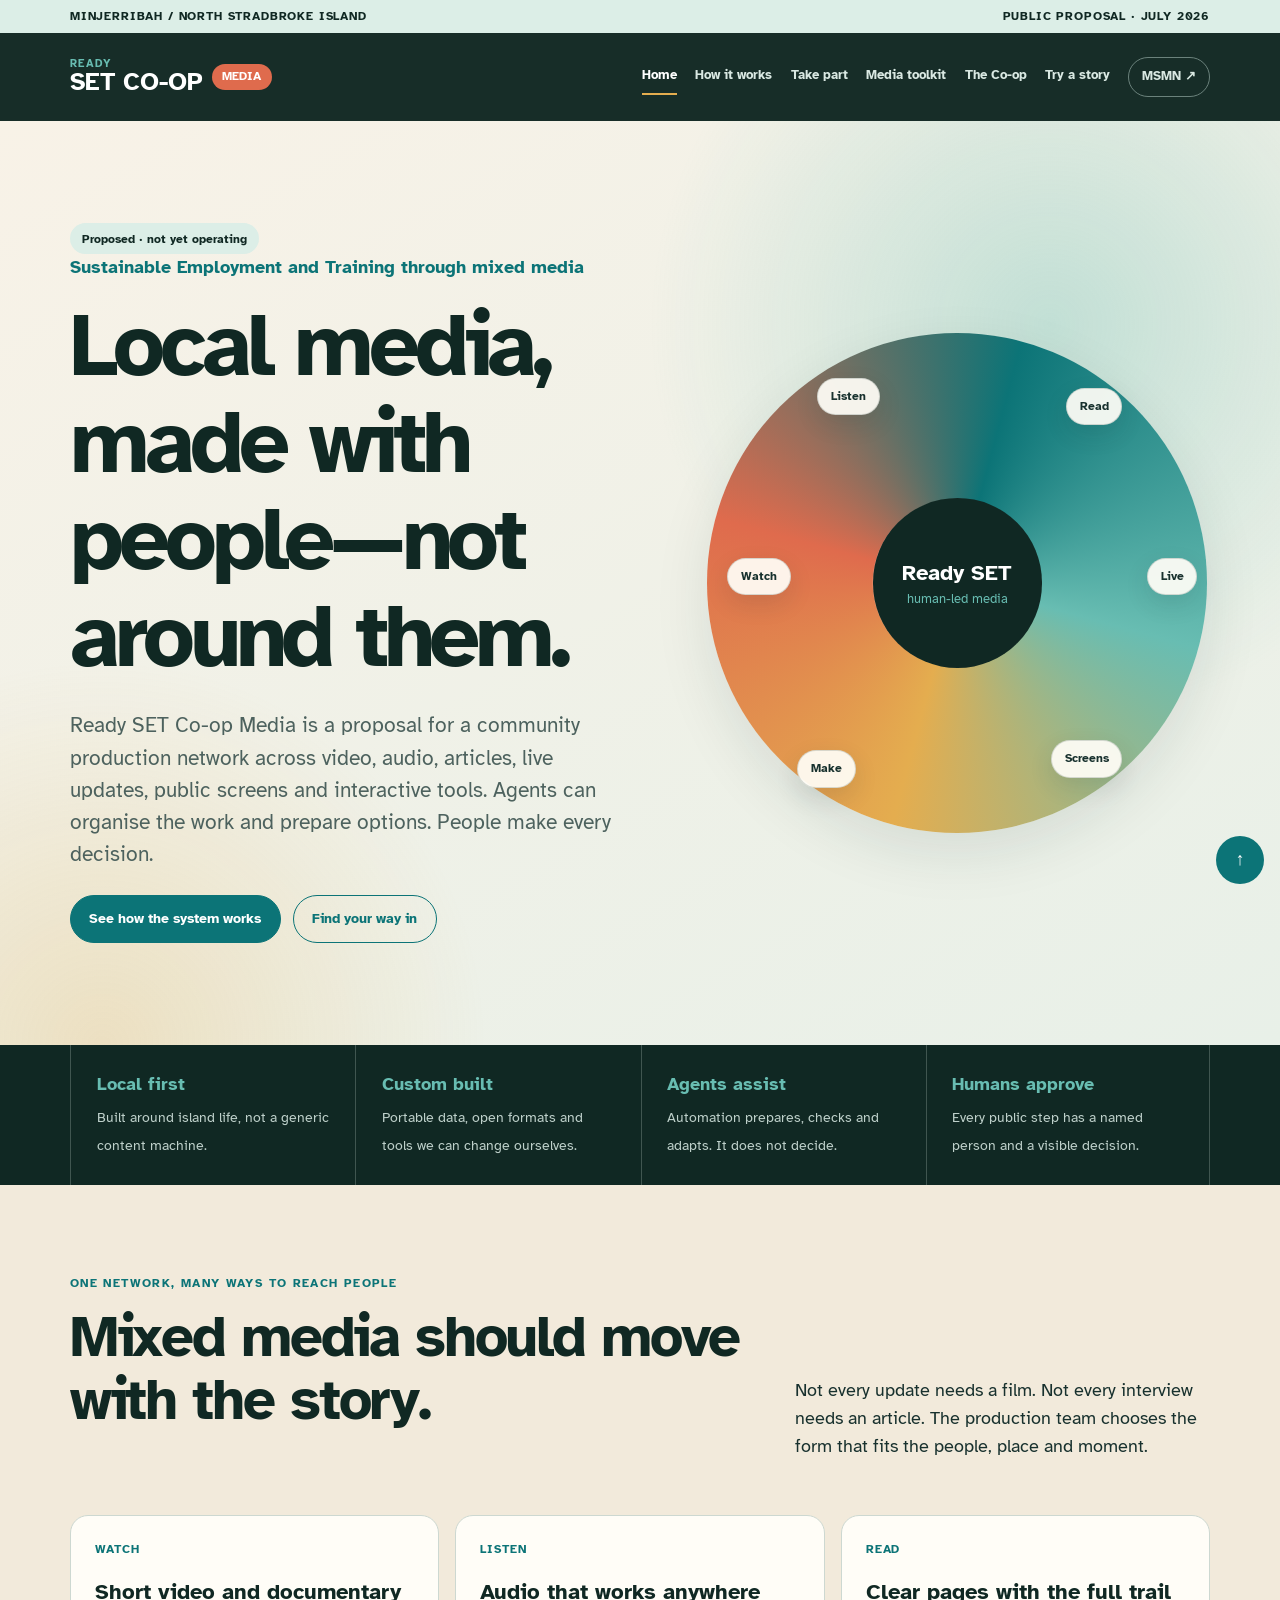
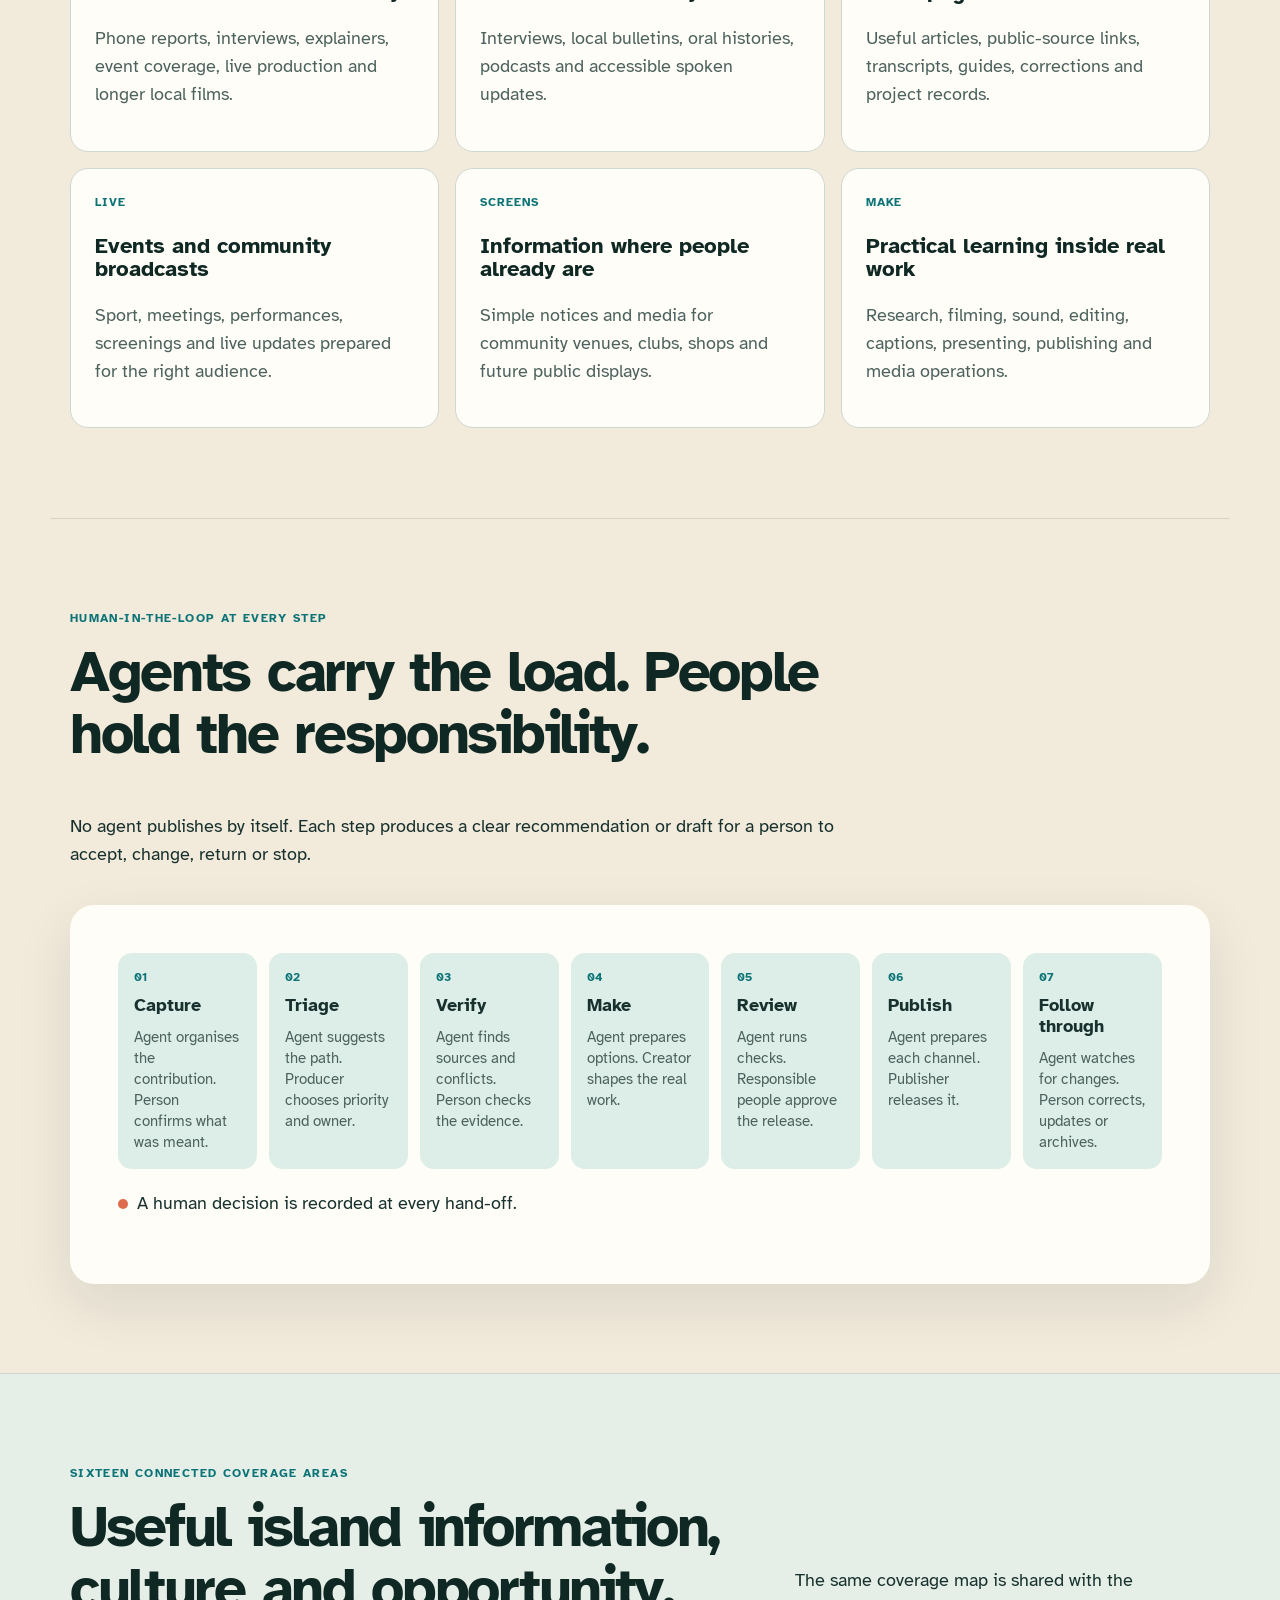
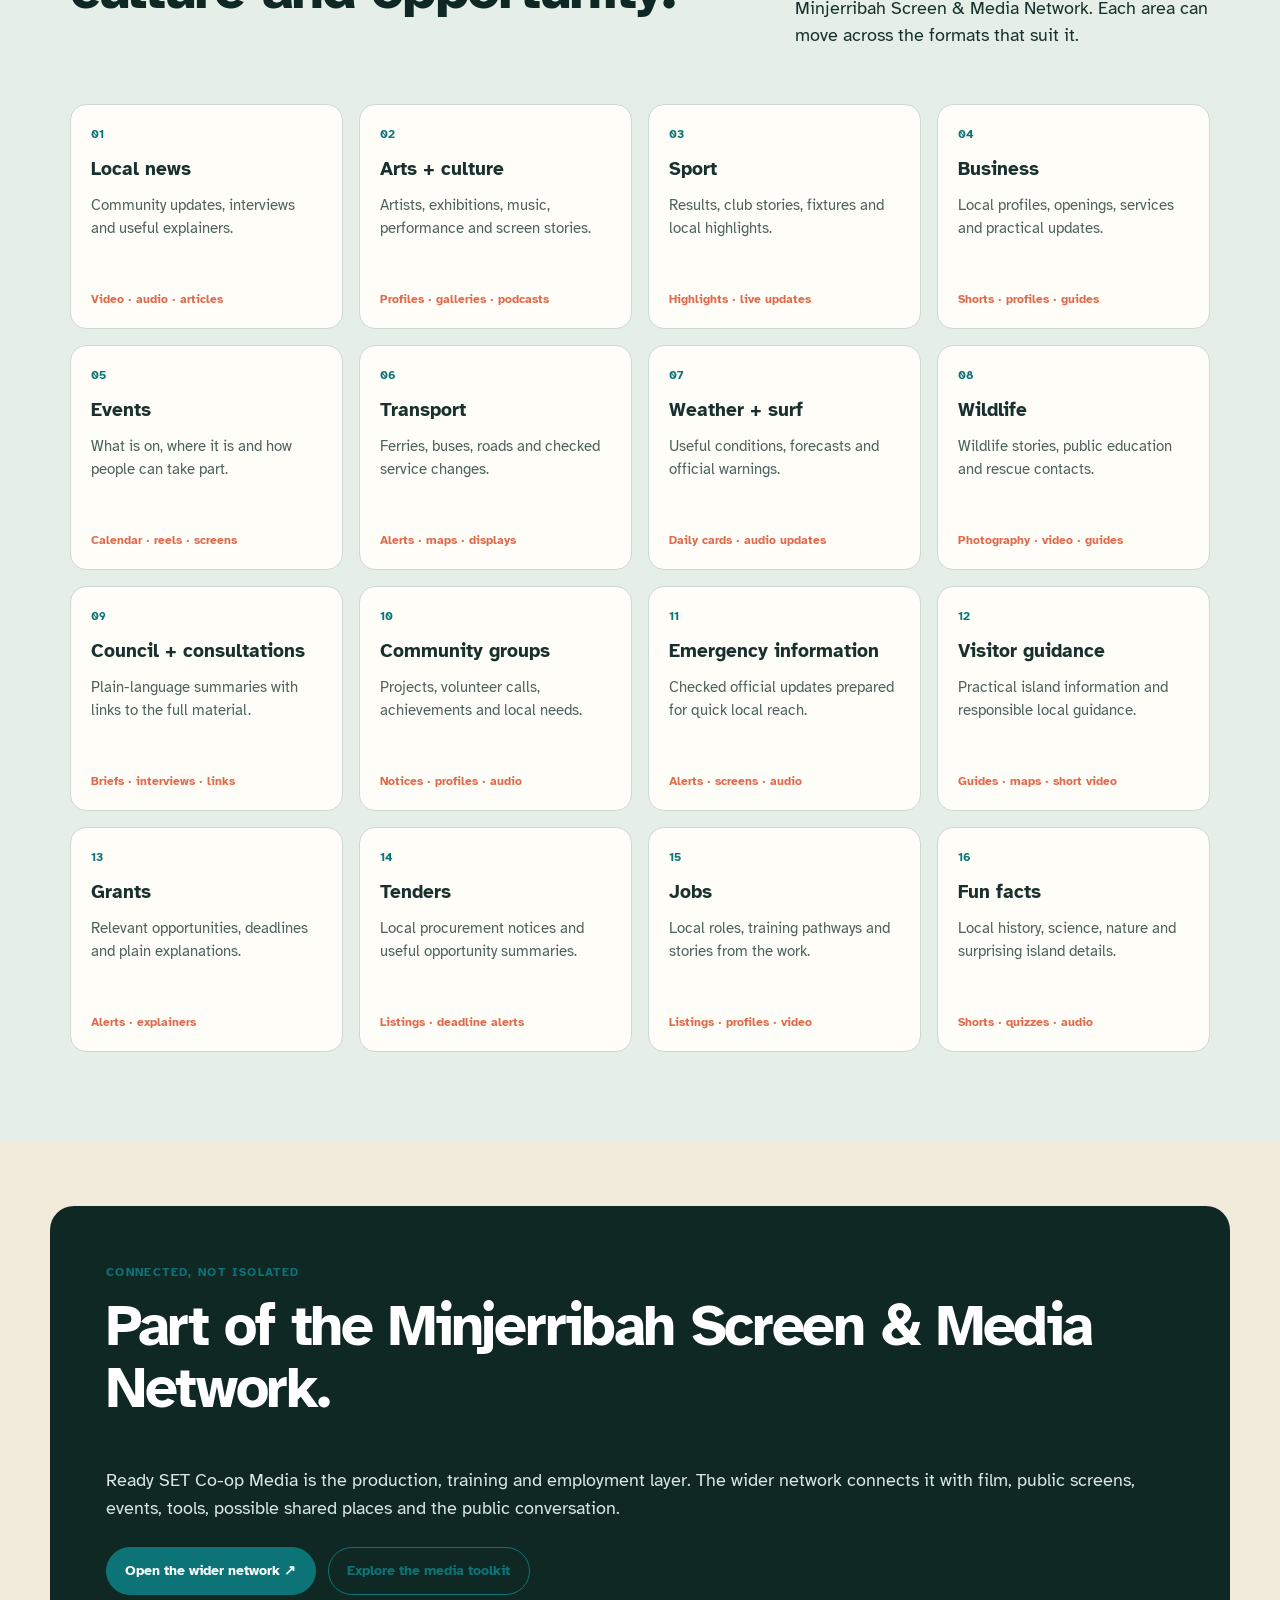
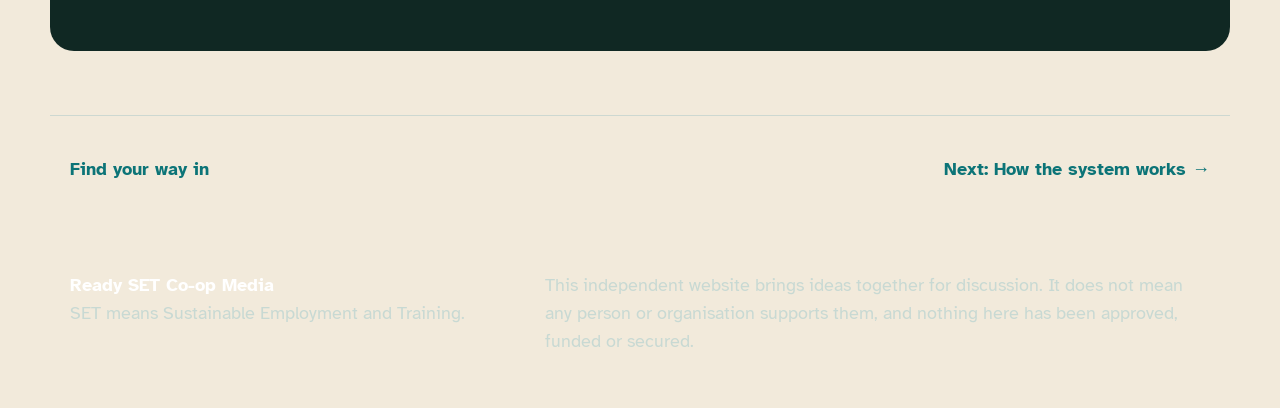
==== commit d02824e0: "Rebuild Ready SET Co-op Media from first principles" ====
--- a/index.html
+++ b/index.html
@@ -3,157 +3,115 @@
   <head>
     <meta charset="utf-8">
     <meta name="viewport" content="width=device-width, initial-scale=1">
-    <meta name="description" content="Ready SET Co-op Media: a modern mixed-media production network, community onboarding system and practical media training proposal for Minjerribah / North Stradbroke Island.">
+    <meta name="description" content="Ready SET Co-op Media is a proposal for a local-first, mixed-media production network with human-led agentic automation on Minjerribah / North Stradbroke Island.">
     <meta property="og:title" content="Ready SET Co-op Media">
-    <meta property="og:description" content="A proposal for a local media outlet built around Sustainable Employment and Training.">
+    <meta property="og:description" content="Local stories, mixed media and practical skills—made with people, supported by agents and approved by humans.">
     <meta property="og:type" content="website">
     <meta property="og:url" content="https://auraofintelligence.github.io/ready-set-co-op-hyperlocal-media/">
-    <title>Ready SET Co-op Media | Mixed-media network proposal</title>
+    <title>Ready SET Co-op Media | Local-first mixed media</title>
     <link rel="preconnect" href="https://fonts.googleapis.com">
     <link rel="preconnect" href="https://fonts.gstatic.com" crossorigin>
-    <link href="https://fonts.googleapis.com/css2?family=Atkinson+Hyperlegible:wght@400;700&family=Nunito+Sans:wght@700;800;900&display=swap" rel="stylesheet">
-    <link rel="stylesheet" href="styles.css?v=20260724-2">
-    <link rel="icon" href="assets/favicon.svg" type="image/svg+xml">
-    <link rel="shortcut icon" href="assets/favicon.ico" type="image/x-icon">
+    <link href="https://fonts.googleapis.com/css2?family=Atkinson+Hyperlegible:wght@400;700&display=swap" rel="stylesheet">
+    <link rel="stylesheet" href="styles.css?v=20260724-3">
+    <link rel="icon" href="assets/favicon.ico" sizes="any">
   </head>
   <body id="top">
-    <a class="skip-link" href="#main">Skip to the main story</a>
+    <a class="skip-link" href="#main">Skip to the main content</a>
     <header class="site-header">
-      <div class="edition-bar"><span>Minjerribah / North Stradbroke Island</span><span>Proposal edition · 2026</span></div>
+      <div class="edition-bar"><span>Minjerribah / North Stradbroke Island</span><span>Public proposal · July 2026</span></div>
       <nav class="nav" aria-label="Main navigation">
-        <a class="brand-mark" href="index.html" aria-label="Ready SET Co-op Media home">
-          <span>READY</span><strong>SET CO-OP</strong><em>MEDIA</em>
-        </a>
+        <a class="brand-mark" href="index.html" aria-label="Ready SET Co-op Media home"><span>READY</span><strong>SET CO-OP</strong><em>MEDIA</em></a>
         <div class="nav-links">
           <a aria-current="page" href="index.html">Home</a>
-          <a href="onboarding.html">Start here</a>
+          <a href="hyperlocal-media.html">How it works</a>
+          <a href="onboarding.html">Take part</a>
+          <a href="connections.html">Media toolkit</a>
           <a href="ready-set-co-op.html">The Co-op</a>
-          <a href="hyperlocal-media.html">Production system</a>
-          <a href="connections.html">Media tools</a>
-          <a href="demo.html">Story demo</a>
-          <a class="nav-external" href="https://auraofintelligence.github.io/ready-set-co-op-trust-hub/" target="_blank" rel="noopener noreferrer">Trust Hub <span aria-hidden="true">↗</span></a>
+          <a href="demo.html">Try a story</a>
+          <a class="nav-external" href="https://auraofintelligence.github.io/minjerribah-screen-media-network/" target="_blank" rel="noopener noreferrer">MSMN ↗</a>
         </div>
       </nav>
     </header>
 
     <main id="main">
-      <section class="news-lead">
-        <div class="news-lead-copy">
-          <div class="lead-flags">
-            <span class="status-pill proposed">Mixed-media · multi-platform proposal</span>
-            <span>Not yet operating</span>
+      <section class="island-hero">
+        <div class="island-hero-inner">
+          <div>
+            <span class="status-pill">Proposed · not yet operating</span>
+            <p class="hero-kicker">Sustainable Employment and Training through mixed media</p>
+            <h1>Local media, made with people—not around them.</h1>
+            <p class="hero-lede">Ready SET Co-op Media is a proposal for a community production network across video, audio, articles, live updates, public screens and interactive tools. Agents can organise the work and prepare options. People make every decision.</p>
+            <div class="button-row">
+              <a class="button primary" href="hyperlocal-media.html">See how the system works</a>
+              <a class="button secondary" href="onboarding.html">Find your way in</a>
+            </div>
           </div>
-          <p class="eyebrow">Ready SET Co-op · Sustainable Employment &amp; Training</p>
-          <h1>A mixed-media network people can create, learn and work through.</h1>
-          <p class="hero-lede">The proposal joins a local news desk, a simple community welcome system, practical screen-and-media training and a network for publishing useful information across web, social, audio and community screens.</p>
-          <div class="button-row">
-            <a class="button primary" href="onboarding.html">Find your way in</a>
-            <a class="button secondary" href="hyperlocal-media.html">Inspect the system</a>
-          </div>
-          <p class="story-byline">Independent proposal by Luke Hayes · No organisation, funding or partnership claimed</p>
-        </div>
-
-        <div class="newsroom-board" aria-label="Proposed mixed-media production workflow">
-          <div class="board-topline"><span>How a story moves</span><b>Six clear stages</b></div>
-          <div class="board-lead">
-            <span>Content in</span>
-            <strong>STORY · EVENT · AUDIO · VIDEO · PUBLIC SOURCE</strong>
-          </div>
-          <div class="board-flow" aria-hidden="true">
-            <div><span>01</span><b>Capture</b></div>
-            <div><span>02</span><b>Check</b></div>
-            <div><span>03</span><b>Create</b></div>
-            <div><span>04</span><b>Review</b></div>
-            <div><span>05</span><b>Publish</b></div>
-            <div><span>06</span><b>Archive</b></div>
-          </div>
-          <div class="board-output">
-            <div><b>WEB</b><span>Articles + guides</span></div>
-            <div><b>AUDIO</b><span>Interviews + updates</span></div>
-            <div><b>VIDEO</b><span>Stories + training</span></div>
-            <div><b>SCREENS</b><span>Local notices</span></div>
-          </div>
-          <div class="board-gate"><span>Human gate</span><strong>Nothing moves from draft to public without a responsible decision.</strong></div>
-        </div>
-      </section>
-
-      <section class="signal-strip" aria-label="Proposal summary">
-        <div><strong>6</strong><span>production stages</span></div>
-        <div><strong>16</strong><span>possible coverage beats</span></div>
-        <div><strong>1</strong><span>human approval gate</span></div>
-        <div><strong>0</strong><span>partners claimed</span></div>
-      </section>
-
-      <section class="section proposal-brief" aria-labelledby="brief-title">
-        <div class="section-heading split-heading">
-          <div>
-            <p class="eyebrow">The proposal in brief</p>
-            <h2 id="brief-title">More than a news website.</h2>
-          </div>
-          <p>The idea brings together video, audio, articles, live content, public screens, interactive tools, practical training and pathways into paid creative work.</p>
-        </div>
-        <div class="brief-grid">
-          <article>
-            <span>01 · Production</span>
-            <h3>One system for many kinds of media.</h3>
-            <p>Story tips, club results, event details, business updates, interviews, public-source alerts and corrections enter one visible editorial flow.</p>
-            <a href="hyperlocal-media.html#newsroom-flow">See the six-stage workflow</a>
-          </article>
-          <article>
-            <span>02 · Welcome</span>
-            <h3>A useful first route for different people.</h3>
-            <p>Residents, clubs, businesses, creatives, learners and long-stay visitors choose what they need and are sent to the right public tool or next step.</p>
-            <a href="onboarding.html">Try the route finder</a>
-          </article>
-          <article>
-            <span>03 · Training</span>
-            <h3>Learn on a real production task.</h3>
-            <p>Research, phone filming, sound, captions, editing, publishing and archive work become small supervised roles instead of one giant course.</p>
-            <a href="hyperlocal-media.html#roles">See the role pathway</a>
-          </article>
-          <article>
-            <span>04 · Distribution</span>
-            <h3>Make once, prepare for the right channel.</h3>
-            <p>A checked source can become an article, short video, audio update, newsletter item or community-screen slide without losing its status trail.</p>
-            <a href="demo.html">Run a story example</a>
-          </article>
-        </div>
-      </section>
-
-      <section class="section current-state" aria-labelledby="state-title">
-        <div class="section-heading">
-          <p class="eyebrow">What is real today?</p>
-          <h2 id="state-title">What works now, and what still needs to be built.</h2>
-        </div>
-        <div class="state-table" role="table" aria-label="Project status">
-          <div class="state-row state-head" role="row">
-            <span role="columnheader">Part</span><span role="columnheader">Where it stands</span><span role="columnheader">What happens next</span>
-          </div>
-          <div class="state-row" role="row">
-            <strong role="cell">Public proposal</strong><span role="cell">This multi-page site and the connected Screen &amp; Media Network are public.</span><span role="cell">Community feedback and corrections.</span>
-          </div>
-          <div class="state-row" role="row">
-            <strong role="cell">Working tools</strong><span role="cell">Documentary, asset, noticeboard and story-demo tools run in the browser.</span><span role="cell">Use them on one real, approved project.</span>
-          </div>
-          <div class="state-row" role="row">
-            <strong role="cell">Onboarding</strong><span role="cell">A local, no-login route finder now prepares a tailored starting brief.</span><span role="cell">Test whether the routes make sense to real users.</span>
-          </div>
-          <div class="state-row" role="row">
-            <strong role="cell">Production platform</strong><span role="cell">The working process is mapped out. There is no live submission inbox, publishing system or member database yet.</span><span role="cell">Choose the system, build it and test it with real mixed-media work.</span>
-          </div>
-          <div class="state-row" role="row">
-            <strong role="cell">Ready SET Co-op</strong><span role="cell">Proposed only. It is not registered and has no members or elected leadership.</span><span role="cell">People decide whether the idea should proceed.</span>
+          <div class="media-orbit" aria-label="Mixed-media platform">
+            <div class="orbit-core"><strong>Ready SET</strong><span>human-led media</span></div>
+            <span class="orbit-item">Watch</span>
+            <span class="orbit-item">Listen</span>
+            <span class="orbit-item">Read</span>
+            <span class="orbit-item">Live</span>
+            <span class="orbit-item">Screens</span>
+            <span class="orbit-item">Make</span>
           </div>
         </div>
       </section>
 
-      <section class="section desk-sections" aria-labelledby="desk-title">
+      <section class="principle-strip" aria-label="System principles">
+        <div class="principle-grid">
+          <article><strong>Local first</strong><span>Built around island life, not a generic content machine.</span></article>
+          <article><strong>Custom built</strong><span>Portable data, open formats and tools we can change ourselves.</span></article>
+          <article><strong>Agents assist</strong><span>Automation prepares, checks and adapts. It does not decide.</span></article>
+          <article><strong>Humans approve</strong><span>Every public step has a named person and a visible decision.</span></article>
+        </div>
+      </section>
+
+      <section class="section" aria-labelledby="formats-title">
         <div class="section-heading split-heading">
           <div>
-          <p class="eyebrow">Sixteen coverage areas</p>
-          <h2 id="desk-title">Useful local information in one network.</h2>
+            <p class="eyebrow">One network, many ways to reach people</p>
+            <h2 id="formats-title">Mixed media should move with the story.</h2>
           </div>
-          <p>These are the same sixteen coverage areas shown by the Minjerribah Screen &amp; Media Network. Each can become video, audio, articles, live updates, screen content or interactive media.</p>
+          <p>Not every update needs a film. Not every interview needs an article. The production team chooses the form that fits the people, place and moment.</p>
+        </div>
+        <div class="format-grid">
+          <article class="format-card"><span>Watch</span><h3>Short video and documentary</h3><p>Phone reports, interviews, explainers, event coverage, live production and longer local films.</p></article>
+          <article class="format-card"><span>Listen</span><h3>Audio that works anywhere</h3><p>Interviews, local bulletins, oral histories, podcasts and accessible spoken updates.</p></article>
+          <article class="format-card"><span>Read</span><h3>Clear pages with the full trail</h3><p>Useful articles, public-source links, transcripts, guides, corrections and project records.</p></article>
+          <article class="format-card"><span>Live</span><h3>Events and community broadcasts</h3><p>Sport, meetings, performances, screenings and live updates prepared for the right audience.</p></article>
+          <article class="format-card"><span>Screens</span><h3>Information where people already are</h3><p>Simple notices and media for community venues, clubs, shops and future public displays.</p></article>
+          <article class="format-card"><span>Make</span><h3>Practical learning inside real work</h3><p>Research, filming, sound, editing, captions, presenting, publishing and media operations.</p></article>
+        </div>
+      </section>
+
+      <section class="section" aria-labelledby="loop-title">
+        <div class="section-heading">
+          <p class="eyebrow">Human-in-the-loop at every step</p>
+          <h2 id="loop-title">Agents carry the load. People hold the responsibility.</h2>
+          <p>No agent publishes by itself. Each step produces a clear recommendation or draft for a person to accept, change, return or stop.</p>
+        </div>
+        <div class="human-loop">
+          <div class="loop-track">
+            <article class="loop-step"><span>01</span><strong>Capture</strong><small>Agent organises the contribution. Person confirms what was meant.</small></article>
+            <article class="loop-step"><span>02</span><strong>Triage</strong><small>Agent suggests the path. Producer chooses priority and owner.</small></article>
+            <article class="loop-step"><span>03</span><strong>Verify</strong><small>Agent finds sources and conflicts. Person checks the evidence.</small></article>
+            <article class="loop-step"><span>04</span><strong>Make</strong><small>Agent prepares options. Creator shapes the real work.</small></article>
+            <article class="loop-step"><span>05</span><strong>Review</strong><small>Agent runs checks. Responsible people approve the release.</small></article>
+            <article class="loop-step"><span>06</span><strong>Publish</strong><small>Agent prepares each channel. Publisher releases it.</small></article>
+            <article class="loop-step"><span>07</span><strong>Follow through</strong><small>Agent watches for changes. Person corrects, updates or archives.</small></article>
+          </div>
+          <p class="human-key">A human decision is recorded at every hand-off.</p>
+        </div>
+      </section>
+
+      <section class="section desk-sections" aria-labelledby="coverage-title">
+        <div class="section-heading split-heading">
+          <div>
+            <p class="eyebrow">Sixteen connected coverage areas</p>
+            <h2 id="coverage-title">Useful island information, culture and opportunity.</h2>
+          </div>
+          <p>The same coverage map is shared with the Minjerribah Screen &amp; Media Network. Each area can move across the formats that suit it.</p>
         </div>
         <div class="desk-grid">
           <article><span>01</span><strong>Local news</strong><p>Community updates, interviews and useful explainers.</p><em>Video · audio · articles</em></article>
@@ -175,46 +133,26 @@
         </div>
       </section>
 
-      <section class="section connected-feature" aria-labelledby="network-title">
-        <div>
-          <p class="eyebrow">The wider public pitch</p>
-          <h2 id="network-title">Connected to the Minjerribah Screen &amp; Media Network.</h2>
-          <p>The newer network joins film, audio, training, noticeboards, public screens, interactive media and possible shared spaces. Ready SET Co-op Media focuses on the employment, training, onboarding and production system inside that wider picture.</p>
-          <div class="button-row">
-            <a class="button primary" href="https://auraofintelligence.github.io/minjerribah-screen-media-network/" target="_blank" rel="noopener noreferrer">Open the network <span aria-hidden="true">↗</span></a>
-            <a class="button secondary" href="https://auraofintelligence.github.io/minjerribah-screen-media-network/sources/" target="_blank" rel="noopener noreferrer">Check its sources <span aria-hidden="true">↗</span></a>
-          </div>
-        </div>
-        <aside>
-          <span>Publishing authority</span>
-          <strong>If Ready SET Co-op forms, its members and elected leadership would set the publishing rules together, within the laws and Acts that apply.</strong>
-          <p>This website and Luke do not get to decide those rules in advance.</p>
-        </aside>
-      </section>
-
-      <section class="section next-step" aria-labelledby="next-title">
-        <p class="eyebrow">Choose a useful next move</p>
-        <h2 id="next-title">Do not read the whole site if one path is enough.</h2>
+      <section class="section connected-feature" aria-labelledby="connected-title">
+        <p class="eyebrow">Connected, not isolated</p>
+        <h2 id="connected-title">Part of the Minjerribah Screen &amp; Media Network.</h2>
+        <p>Ready SET Co-op Media is the production, training and employment layer. The wider network connects it with film, public screens, events, tools, possible shared places and the public conversation.</p>
         <div class="button-row">
-          <a class="button primary" href="onboarding.html">Find my starting route</a>
-          <a class="button secondary" href="hyperlocal-media.html">Read the technical system</a>
-          <a class="button secondary" href="connections.html">Open the media toolbox</a>
+          <a class="button primary" href="https://auraofintelligence.github.io/minjerribah-screen-media-network/" target="_blank" rel="noopener noreferrer">Open the wider network ↗</a>
+          <a class="button secondary" href="connections.html">Explore the media toolkit</a>
         </div>
       </section>
 
       <nav class="route-nav" aria-label="Previous and next pages">
-        <span>Start of the proposal</span>
-        <a href="onboarding.html">Next: Find your way in <span aria-hidden="true">→</span></a>
+        <a href="onboarding.html">Find your way in</a>
+        <a href="hyperlocal-media.html">Next: How the system works →</a>
       </nav>
     </main>
 
     <a class="back-to-top" href="#top" aria-label="Back to the top">↑</a>
     <footer class="site-footer">
-      <div>
-        <strong>Ready SET Co-op Media</strong>
-        <p>SET means Sustainable Employment and Training.</p>
-      </div>
-      <p class="footer-note">This independent website brings ideas together for discussion. It does not mean any person or organisation supports them, and nothing here has been approved, funded or secured.</p>
+      <div><strong>Ready SET Co-op Media</strong><p>SET means Sustainable Employment and Training.</p></div>
+      <p>This independent website brings ideas together for discussion. It does not mean any person or organisation supports them, and nothing here has been approved, funded or secured.</p>
     </footer>
   </body>
 </html>
--- a/styles.css
+++ b/styles.css
@@ -1,25 +1,20 @@
 :root {
-  --ink: #173640;
-  --ink-deep: #0b2832;
-  --paper: #fffaf0;
-  --paper-warm: #f7efd9;
-  --white: #ffffff;
-  --sand: #ead8ac;
-  --sea: #087f83;
-  --sea-dark: #046268;
-  --aqua: #cceee8;
-  --coral: #db5f4b;
-  --coral-pale: #f9d9d0;
-  --gold: #f1bd43;
-  --gold-pale: #faeab9;
-  --gum: #38725d;
-  --gum-pale: #dceade;
-  --muted: #526970;
-  --line: #c7d0c9;
-  --shadow: 0 12px 28px rgba(24, 54, 64, 0.11);
-  --heading: "Nunito Sans", "Trebuchet MS", sans-serif;
-  --body: "Atkinson Hyperlegible", Arial, sans-serif;
-  --max-width: 1180px;
+  --ink: #18312e;
+  --ink-soft: #4d625e;
+  --night: #102823;
+  --sea: #0c7477;
+  --sea-light: #68bdb2;
+  --foam: #dceee7;
+  --sand: #f2eadb;
+  --paper: #fffdf7;
+  --sun: #e4ad4f;
+  --coral: #df6b4d;
+  --line: #cdd8d1;
+  --white: #fff;
+  --shadow: 0 20px 55px rgba(24, 49, 46, 0.1);
+  --font: "Atkinson Hyperlegible", "Segoe UI", Arial, sans-serif;
+  --max: 1180px;
+  --radius: 18px;
 }
 
 * {
@@ -31,26 +26,16 @@
 }
 
 body {
-  background:
-    radial-gradient(circle at 7% 15%, rgba(241, 189, 67, 0.16), transparent 28rem),
-    radial-gradient(circle at 96% 40%, rgba(8, 127, 131, 0.09), transparent 30rem),
-    var(--paper);
+  background: var(--sand);
   color: var(--ink);
-  font-family: var(--body);
+  font-family: var(--font);
   font-size: 18px;
-  line-height: 1.56;
+  line-height: 1.55;
   margin: 0;
 }
 
-body::before {
-  background: linear-gradient(90deg, var(--sea) 0 34%, var(--gold) 34% 66%, var(--coral) 66% 100%);
-  content: "";
-  display: block;
-  height: 6px;
-}
-
 a {
-  color: var(--sea-dark);
+  color: var(--sea);
 }
 
 a:hover {
@@ -58,24 +43,22 @@
 }
 
 button,
-a {
-  -webkit-tap-highlight-color: transparent;
+input {
+  font: inherit;
 }
 
 :focus-visible {
-  outline: 3px solid var(--gold);
+  outline: 3px solid var(--sun);
   outline-offset: 4px;
 }
 
 .skip-link {
-  background: var(--gold);
-  color: var(--ink-deep);
-  font-family: var(--heading);
-  font-weight: 900;
+  background: var(--sun);
+  color: var(--night);
   left: 1rem;
   padding: 0.65rem 1rem;
   position: fixed;
-  top: -5rem;
+  top: -6rem;
   z-index: 100;
 }
 
@@ -84,11 +67,21 @@
 }
 
 .site-header {
-  background: rgba(11, 40, 50, 0.97);
-  border-bottom: 1px solid rgba(255, 255, 255, 0.12);
-  position: sticky;
-  top: 0;
-  z-index: 20;
+  background: rgba(16, 40, 35, 0.97);
+  position: relative;
+  z-index: 10;
+}
+
+.edition-bar {
+  background: var(--foam);
+  color: var(--night);
+  display: flex;
+  font-size: 0.74rem;
+  font-weight: 700;
+  justify-content: space-between;
+  letter-spacing: 0.07em;
+  padding: 0.45rem max(1.25rem, calc((100vw - var(--max)) / 2 + 1.25rem));
+  text-transform: uppercase;
 }
 
 .nav {
@@ -96,128 +89,99 @@
   display: flex;
   gap: 2rem;
   justify-content: space-between;
-  margin: 0 auto;
-  max-width: var(--max-width);
-  min-height: 72px;
-  padding: 0.75rem 1.25rem;
+  margin: auto;
+  max-width: var(--max);
+  min-height: 88px;
+  padding: 1rem 1.25rem;
 }
 
 .brand-mark {
-  align-items: flex-start;
-  color: var(--white);
-  display: flex;
-  flex-direction: column;
-  font-family: var(--heading);
-  line-height: 0.95;
+  align-items: center;
+  color: var(--white);
+  display: grid;
+  gap: 0 0.55rem;
+  grid-template-columns: auto auto;
+  line-height: 1;
   min-width: max-content;
   text-decoration: none;
 }
 
 .brand-mark span {
-  font-size: 0.74rem;
-  font-weight: 900;
-  letter-spacing: 0.11em;
+  color: var(--sea-light);
+  font-size: 0.68rem;
+  font-weight: 700;
+  grid-column: 1;
+  letter-spacing: 0.12em;
 }
 
 .brand-mark strong {
-  color: var(--gold);
-  font-size: 1.52rem;
-  font-weight: 900;
-  letter-spacing: 0.03em;
-}
-
-.brand-mark:hover {
-  color: var(--white);
+  color: var(--white);
+  font-size: 1.55rem;
+  grid-column: 1;
+}
+
+.brand-mark em {
+  background: var(--coral);
+  border-radius: 999px;
+  color: var(--white);
+  font-size: 0.72rem;
+  font-style: normal;
+  font-weight: 700;
+  grid-column: 2;
+  grid-row: 1 / 3;
+  padding: 0.45rem 0.65rem;
 }
 
 .nav-links {
   align-items: center;
   display: flex;
-  gap: 1.1rem;
+  flex-wrap: wrap;
+  gap: 1.15rem;
+  justify-content: flex-end;
 }
 
 .nav-links a {
-  color: #edf8f5;
-  font-family: var(--heading);
-  font-size: 0.88rem;
-  font-weight: 800;
+  border-bottom: 2px solid transparent;
+  color: #d9e8e2;
+  font-size: 0.84rem;
+  font-weight: 700;
+  padding: 0.45rem 0;
   text-decoration: none;
-  white-space: nowrap;
 }
 
 .nav-links a:hover,
 .nav-links a[aria-current="page"] {
-  color: var(--gold);
-}
-
-.nav-links a[aria-current="page"] {
-  border-bottom: 3px solid var(--gold);
-  padding-bottom: 0.23rem;
+  border-bottom-color: var(--sun);
+  color: var(--white);
 }
 
 .nav-links .nav-external {
-  border: 1px solid rgba(255, 255, 255, 0.34);
+  border: 1px solid #6b827c;
   border-radius: 999px;
-  padding: 0.35rem 0.68rem;
-}
-
-.nav-links .nav-external:hover {
-  border-color: var(--gold);
-}
-
-.hero,
+  padding: 0.55rem 0.8rem;
+}
+
+main {
+  overflow: hidden;
+}
+
+.section,
 .page-hero,
-.section,
-.status-strip,
-.tool-jump,
-.route-nav,
-.site-footer {
-  margin-left: auto;
-  margin-right: auto;
-  max-width: var(--max-width);
-  padding-left: 1.25rem;
-  padding-right: 1.25rem;
-}
-
-.hero {
-  align-items: center;
-  display: grid;
-  gap: clamp(2rem, 5vw, 5rem);
-  grid-template-columns: minmax(0, 1.25fr) minmax(300px, 0.75fr);
-  min-height: calc(90vh - 78px);
-  padding-bottom: clamp(4rem, 8vw, 7rem);
-  padding-top: clamp(4rem, 8vw, 7rem);
-}
-
-.page-hero {
-  align-items: center;
-  display: grid;
-  gap: clamp(2rem, 5vw, 4rem);
-  grid-template-columns: minmax(0, 1.25fr) minmax(280px, 0.75fr);
-  padding-bottom: clamp(3.6rem, 7vw, 6rem);
-  padding-top: clamp(3.6rem, 7vw, 6rem);
-}
-
-.hero-copy {
-  position: relative;
-}
-
-.hero-copy::after,
-.page-hero > div:first-child::after {
-  background: linear-gradient(90deg, var(--sea), var(--gold), var(--coral));
-  content: "";
-  display: block;
-  height: 8px;
-  margin-top: 2.25rem;
-  max-width: 15rem;
+.route-nav {
+  margin: 0 auto;
+  max-width: var(--max);
+  padding: clamp(3.5rem, 7vw, 6.5rem) 1.25rem;
+}
+
+.section + .section {
+  border-top: 1px solid rgba(24, 49, 46, 0.12);
 }
 
 .eyebrow {
-  color: var(--sea-dark);
-  font-family: var(--heading);
-  font-size: 0.82rem;
-  font-weight: 900;
-  letter-spacing: 0.08em;
+  color: var(--sea);
+  font-size: 0.78rem;
+  font-weight: 700;
+  letter-spacing: 0.11em;
   margin: 0 0 0.8rem;
   text-transform: uppercase;
 }
@@ -225,24 +189,20 @@
 h1,
 h2,
 h3 {
-  color: var(--ink-deep);
-  font-family: var(--heading);
-  letter-spacing: -0.025em;
-  line-height: 1.05;
-  margin: 0;
+  color: var(--night);
+  line-height: 1.08;
+  margin-top: 0;
 }
 
 h1 {
-  font-size: clamp(3rem, 7.4vw, 6.4rem);
-  max-width: 11ch;
-}
-
-.page-hero h1 {
-  font-size: clamp(2.9rem, 6.3vw, 5.4rem);
+  font-size: clamp(3rem, 7vw, 6.1rem);
+  letter-spacing: -0.055em;
+  max-width: 12ch;
 }
 
 h2 {
-  font-size: clamp(2.15rem, 4.9vw, 4rem);
+  font-size: clamp(2.2rem, 4.5vw, 4rem);
+  letter-spacing: -0.04em;
 }
 
 h3 {
@@ -250,3322 +210,972 @@
 }
 
 p {
-  margin: 0;
+  margin-top: 0;
 }
 
 .hero-lede {
-  color: var(--muted);
-  font-size: clamp(1.18rem, 2.2vw, 1.48rem);
-  margin-top: 1.4rem;
-  max-width: 42rem;
+  color: var(--ink-soft);
+  font-size: clamp(1.08rem, 1.8vw, 1.3rem);
+  max-width: 45rem;
 }
 
 .button-row {
   display: flex;
   flex-wrap: wrap;
-  gap: 0.8rem;
-  margin-top: 2rem;
-}
-
-.button-column {
-  display: flex;
-  flex-direction: column;
-  gap: 0.8rem;
+  gap: 0.75rem;
+  margin-top: 1.5rem;
 }
 
 .button {
   align-items: center;
-  border: 2px solid transparent;
-  border-radius: 8px;
+  border: 1px solid var(--sea);
+  border-radius: 999px;
   display: inline-flex;
-  font-family: var(--heading);
-  font-weight: 900;
+  font-size: 0.88rem;
+  font-weight: 700;
   justify-content: center;
+  min-height: 48px;
+  padding: 0.7rem 1.15rem;
+  text-decoration: none;
+}
+
+.button.primary {
+  background: var(--sea);
+  color: var(--white);
+}
+
+.button.primary:hover {
+  background: var(--night);
+  border-color: var(--night);
+  color: var(--white);
+}
+
+.button.secondary {
+  background: transparent;
+  color: var(--sea);
+}
+
+.status-pill {
+  background: var(--foam);
+  border-radius: 999px;
+  color: var(--night);
+  display: inline-flex;
+  font-size: 0.75rem;
+  font-weight: 700;
+  padding: 0.4rem 0.75rem;
+}
+
+/* Home */
+
+.island-hero {
+  background:
+    radial-gradient(circle at 82% 22%, rgba(104, 189, 178, 0.34), transparent 25rem),
+    radial-gradient(circle at 8% 100%, rgba(228, 173, 79, 0.25), transparent 24rem),
+    linear-gradient(150deg, #f8f2e7, #e8f0e8);
+  min-height: 680px;
+}
+
+.island-hero-inner {
+  align-items: center;
+  display: grid;
+  gap: clamp(2rem, 6vw, 5rem);
+  grid-template-columns: minmax(0, 1.05fr) minmax(380px, 0.95fr);
+  margin: auto;
+  max-width: var(--max);
+  padding: clamp(4rem, 8vw, 7rem) 1.25rem;
+}
+
+.island-hero h1 {
+  margin-bottom: 1.5rem;
+}
+
+.hero-kicker {
+  color: var(--sea);
+  font-weight: 700;
+  margin-bottom: 1rem;
+}
+
+.media-orbit {
+  aspect-ratio: 1;
+  background:
+    radial-gradient(circle at center, var(--paper) 0 23%, transparent 24%),
+    conic-gradient(from 15deg, var(--sea), var(--sea-light), var(--sun), var(--coral), var(--sea));
+  border-radius: 50%;
+  box-shadow: var(--shadow);
+  display: grid;
+  margin: auto;
+  max-width: 500px;
+  padding: 13%;
+  place-items: center;
+  position: relative;
+  width: 100%;
+}
+
+.orbit-core {
+  align-items: center;
+  background: var(--night);
+  border-radius: 50%;
+  color: var(--white);
+  display: flex;
+  flex-direction: column;
+  height: 46%;
+  justify-content: center;
+  text-align: center;
+  width: 46%;
+  z-index: 2;
+}
+
+.orbit-core strong {
+  font-size: 1.35rem;
+}
+
+.orbit-core span {
+  color: var(--sea-light);
+  font-size: 0.8rem;
+}
+
+.orbit-item {
+  background: rgba(255, 253, 247, 0.93);
+  border: 1px solid rgba(24, 49, 46, 0.16);
+  border-radius: 999px;
+  box-shadow: 0 9px 24px rgba(24, 49, 46, 0.12);
+  font-size: 0.78rem;
+  font-weight: 700;
+  padding: 0.5rem 0.8rem;
+  position: absolute;
+}
+
+.orbit-item:nth-of-type(1) { left: 4%; top: 45%; }
+.orbit-item:nth-of-type(2) { left: 22%; top: 9%; }
+.orbit-item:nth-of-type(3) { right: 17%; top: 11%; }
+.orbit-item:nth-of-type(4) { right: 2%; top: 45%; }
+.orbit-item:nth-of-type(5) { bottom: 11%; right: 17%; }
+.orbit-item:nth-of-type(6) { bottom: 9%; left: 18%; }
+
+.principle-strip {
+  background: var(--night);
+  color: var(--white);
+}
+
+.principle-grid {
+  display: grid;
+  gap: 1px;
+  grid-template-columns: repeat(4, 1fr);
+  margin: auto;
+  max-width: var(--max);
+  padding: 0 1.25rem;
+}
+
+.principle-grid article {
+  border-left: 1px solid #405650;
+  padding: 1.6rem;
+}
+
+.principle-grid article:last-child {
+  border-right: 1px solid #405650;
+}
+
+.principle-grid strong {
+  color: var(--sea-light);
+  display: block;
+  margin-bottom: 0.3rem;
+}
+
+.principle-grid span {
+  color: #bed0ca;
+  font-size: 0.9rem;
+}
+
+.section-heading {
+  margin-bottom: 2.25rem;
+  max-width: 780px;
+}
+
+.section-heading.split-heading {
+  align-items: end;
+  display: grid;
+  gap: 2rem;
+  grid-template-columns: 1.25fr 0.75fr;
+  max-width: none;
+}
+
+.format-grid,
+.brief-grid,
+.desk-grid,
+.roles-grid,
+.distribution-grid,
+.tool-grid {
+  display: grid;
+  gap: 1rem;
+}
+
+.format-grid {
+  grid-template-columns: repeat(3, 1fr);
+}
+
+.format-card {
+  background: var(--paper);
+  border: 1px solid var(--line);
+  border-radius: var(--radius);
+  min-height: 210px;
+  padding: 1.5rem;
+}
+
+.format-card span {
+  color: var(--sea);
+  display: block;
+  font-size: 0.74rem;
+  font-weight: 700;
+  letter-spacing: 0.08em;
+  margin-bottom: 1.4rem;
+  text-transform: uppercase;
+}
+
+.format-card p {
+  color: var(--ink-soft);
+}
+
+.human-loop {
+  background: var(--paper);
+  border-radius: calc(var(--radius) + 6px);
+  box-shadow: var(--shadow);
+  padding: clamp(1.5rem, 4vw, 3rem);
+}
+
+.loop-track {
+  display: grid;
+  gap: 0.75rem;
+  grid-template-columns: repeat(7, 1fr);
+}
+
+.loop-step {
+  background: var(--foam);
+  border-radius: 14px;
+  min-width: 0;
+  padding: 1rem;
+}
+
+.loop-step span {
+  color: var(--sea);
+  display: block;
+  font-size: 0.72rem;
+  font-weight: 700;
+  margin-bottom: 0.5rem;
+}
+
+.loop-step strong {
+  display: block;
   line-height: 1.2;
-  min-height: 3rem;
-  padding: 0.72rem 1rem;
-  text-align: center;
-  text-decoration: none;
-}
-
-.button.primary {
-  background: var(--sea-dark);
-  color: var(--white);
-}
-
-.button.primary:hover {
+  margin-bottom: 0.65rem;
+}
+
+.loop-step small {
+  color: var(--ink-soft);
+  display: block;
+  line-height: 1.4;
+}
+
+.human-key {
+  align-items: center;
+  display: flex;
+  gap: 0.55rem;
+  margin-top: 1.3rem;
+}
+
+.human-key::before {
   background: var(--coral);
-  color: var(--white);
-}
-
-.button.secondary {
-  background: var(--white);
-  border-color: var(--sea-dark);
-  color: var(--sea-dark);
-}
-
-.button.secondary:hover {
-  border-color: var(--coral);
-  color: var(--coral);
-}
-
-.text-link {
-  display: inline-block;
-  font-family: var(--heading);
-  font-weight: 900;
-  margin-top: 1rem;
-}
-
-.hero-note,
-.plain-box {
-  background: var(--white);
-  border: 2px solid var(--ink-deep);
-  border-radius: 14px;
-  box-shadow: 9px 9px 0 var(--sand);
-  padding: clamp(1.35rem, 3vw, 2rem);
-  position: relative;
-}
-
-.hero-note::before {
-  background: var(--gold);
-  border: 2px solid var(--ink-deep);
   border-radius: 50%;
   content: "";
-  height: 62px;
-  position: absolute;
-  right: -19px;
-  top: -24px;
-  width: 62px;
-  z-index: -1;
-}
-
+  height: 0.65rem;
+  width: 0.65rem;
+}
+
+.desk-sections {
+  background: #e5efe8;
+  max-width: none;
+  padding-left: max(1.25rem, calc((100vw - var(--max)) / 2 + 1.25rem));
+  padding-right: max(1.25rem, calc((100vw - var(--max)) / 2 + 1.25rem));
+}
+
+.desk-grid {
+  grid-template-columns: repeat(4, minmax(0, 1fr));
+}
+
+.desk-grid article {
+  background: var(--paper);
+  border: 1px solid var(--line);
+  border-radius: 16px;
+  display: flex;
+  flex-direction: column;
+  gap: 0.65rem;
+  min-height: 225px;
+  padding: 1.25rem;
+}
+
+.desk-grid article span {
+  color: var(--sea);
+  font-size: 0.74rem;
+  font-weight: 700;
+}
+
+.desk-grid article strong {
+  font-size: 1.18rem;
+}
+
+.desk-grid article p {
+  color: var(--ink-soft);
+  font-size: 0.94rem;
+  margin: 0;
+}
+
+.desk-grid article em {
+  color: var(--coral);
+  font-size: 0.74rem;
+  font-style: normal;
+  font-weight: 700;
+  margin-top: auto;
+}
+
+.connected-feature,
+.network-bridge,
+.trust-callout,
+.next-step {
+  background: var(--night);
+  border-radius: calc(var(--radius) + 6px);
+  color: #d8e7e2;
+  margin-bottom: 4rem;
+  margin-top: 4rem;
+  padding: clamp(1.75rem, 5vw, 3.5rem);
+}
+
+.connected-feature h2,
+.network-bridge h2,
+.trust-callout h2,
+.next-step h2 {
+  color: var(--white);
+}
+
+/* Internal pages */
+
+.page-hero {
+  align-items: center;
+  display: grid;
+  gap: 3rem;
+  grid-template-columns: 1.2fr 0.8fr;
+}
+
+.plain-box,
+.hero-note,
+.system-status {
+  background: var(--night);
+  border-radius: var(--radius);
+  color: #d9e8e2;
+  padding: 1.5rem;
+}
+
+.plain-box strong,
+.hero-note strong,
+.system-status strong,
+.plain-box h2,
 .hero-note h2 {
-  font-size: clamp(1.7rem, 3.1vw, 2.4rem);
-  margin-top: 1rem;
-}
-
-.hero-note p,
-.plain-box p {
-  color: var(--muted);
-  margin-top: 0.8rem;
-}
-
-.plain-box strong {
-  color: var(--ink-deep);
+  color: var(--white);
+}
+
+.system-status dl {
+  margin-bottom: 0;
+}
+
+.system-status dl div {
+  border-bottom: 1px solid #405650;
+  display: flex;
+  gap: 1rem;
+  justify-content: space-between;
+  padding: 0.65rem 0;
+}
+
+.system-status dd {
+  font-weight: 700;
+  margin: 0;
+}
+
+.architecture-flow,
+.onboarding-flow,
+.rollout-track {
+  display: grid;
+  gap: 1rem;
+  grid-template-columns: repeat(3, 1fr);
+}
+
+.architecture-flow article,
+.onboarding-flow article,
+.rollout-track article,
+.roles-grid article,
+.distribution-grid article,
+.spec-panel {
+  background: var(--paper);
+  border: 1px solid var(--line);
+  border-radius: var(--radius);
+  display: flex;
+  flex-direction: column;
+  gap: 0.65rem;
+  padding: 1.35rem;
+}
+
+.architecture-flow article > span,
+.onboarding-flow article > span,
+.rollout-track article > span,
+.roles-grid article > span,
+.distribution-grid article > span {
+  color: var(--sea);
+  font-size: 0.76rem;
+  font-weight: 700;
+  letter-spacing: 0.07em;
+  text-transform: uppercase;
+}
+
+.architecture-flow article p,
+.onboarding-flow article p,
+.rollout-track article p,
+.roles-grid article p,
+.distribution-grid article p {
+  color: var(--ink-soft);
+  margin: 0;
+}
+
+.architecture-flow article small,
+.architecture-flow article b {
   display: block;
-  font-family: var(--heading);
-  font-size: 1.35rem;
-  line-height: 1.15;
-}
-
-.status-pill {
-  border: 1px solid currentColor;
+}
+
+.spec-grid {
+  display: grid;
+  gap: 1rem;
+  grid-template-columns: repeat(2, 1fr);
+}
+
+.field-list {
+  display: grid;
+  gap: 0.7rem;
+}
+
+.field-list span {
+  border-bottom: 1px solid var(--line);
+  padding-bottom: 0.7rem;
+}
+
+.queue-demo {
+  display: grid;
+  gap: 0.5rem;
+}
+
+.queue-demo > div {
+  background: var(--foam);
+  border-radius: 10px;
+  display: grid;
+  gap: 0.2rem 0.6rem;
+  grid-template-columns: 4.5rem 1fr;
+  padding: 0.7rem;
+}
+
+.queue-demo > div small {
+  grid-column: 2;
+}
+
+.technical-note {
+  background: #f5dfc2;
+  border-left: 4px solid var(--sun);
+  margin-top: 1.5rem;
+  padding: 1rem;
+}
+
+.stack-table,
+.state-table {
+  border-top: 2px solid var(--night);
+}
+
+.stack-row,
+.state-row {
+  border-bottom: 1px solid var(--line);
+  display: grid;
+  gap: 1rem;
+  grid-template-columns: 0.8fr 1fr 1fr 1.35fr;
+  padding: 1rem 0.5rem;
+}
+
+.state-row {
+  grid-template-columns: 0.8fr 1fr 1.35fr;
+}
+
+.stack-head,
+.state-head {
+  background: var(--night);
+  color: var(--white);
+  font-size: 0.78rem;
+  font-weight: 700;
+  letter-spacing: 0.05em;
+  text-transform: uppercase;
+}
+
+.roles-grid,
+.distribution-grid {
+  grid-template-columns: repeat(3, 1fr);
+}
+
+.editorial-boundary-copy {
+  border-left: 4px solid var(--coral);
+  max-width: 820px;
+  padding-left: 1.2rem;
+}
+
+/* Route finder */
+
+.route-builder form {
+  background: var(--paper);
+  border-radius: calc(var(--radius) + 4px);
+  box-shadow: var(--shadow);
+  padding: clamp(1.4rem, 4vw, 2.5rem);
+}
+
+.route-builder fieldset {
+  border: 0;
+  margin: 0 0 2.2rem;
+  padding: 0;
+}
+
+.route-builder legend {
+  font-size: 1.45rem;
+  font-weight: 700;
+  margin-bottom: 1rem;
+}
+
+.option-grid {
+  display: grid;
+  gap: 0.75rem;
+  grid-template-columns: repeat(3, 1fr);
+}
+
+.option-grid label {
+  align-items: flex-start;
+  border: 1px solid var(--line);
+  border-radius: 14px;
+  cursor: pointer;
+  display: flex;
+  gap: 0.8rem;
+  min-height: 140px;
+  padding: 1rem;
+}
+
+.option-grid label:hover {
+  border-color: var(--sea);
+}
+
+.option-grid label:has(input:checked) {
+  background: var(--foam);
+  border: 2px solid var(--sea);
+  padding: calc(1rem - 1px);
+}
+
+.option-grid label > span {
+  display: flex;
+  flex-direction: column;
+  gap: 0.45rem;
+}
+
+.option-grid strong,
+.option-grid small {
+  display: block;
+}
+
+.option-grid small {
+  color: var(--ink-soft);
+  line-height: 1.4;
+}
+
+.option-grid input {
+  accent-color: var(--sea);
+  margin-top: 0.3rem;
+}
+
+.route-result {
+  background: var(--night);
+  border-radius: calc(var(--radius) + 4px);
+  color: #d9e8e2;
+  margin-top: 2rem;
+}
+
+.route-result h2,
+.route-result h3,
+.route-result strong {
+  color: var(--white);
+}
+
+.route-result[hidden] {
+  display: none;
+}
+
+.route-result-head {
+  border-bottom: 1px solid #405650;
+  margin-bottom: 1.5rem;
+  padding-bottom: 1rem;
+}
+
+.result-grid {
+  display: grid;
+  gap: 1rem;
+  grid-template-columns: 1fr 1fr;
+}
+
+.brief-panel {
+  background: #193a34;
+  border-radius: var(--radius);
+  padding: 1.25rem;
+}
+
+.brief-toolbar {
+  align-items: center;
+  display: flex;
+  gap: 1rem;
+  justify-content: space-between;
+}
+
+.brief-panel pre {
+  color: #d9e8e2;
+  font-family: var(--font);
+  line-height: 1.5;
+  white-space: pre-wrap;
+}
+
+/* Existing toolbox and demo components */
+
+.tool-jump,
+.scenario-tabs,
+.inline-links,
+.format-cloud,
+.button-column {
+  display: flex;
+  flex-wrap: wrap;
+  gap: 0.75rem;
+}
+
+.tool-jump {
+  background: var(--foam);
+  padding: 1rem 1.25rem;
+}
+
+.tool-jump a,
+.scenario-tab {
+  background: var(--paper);
+  border: 1px solid var(--line);
   border-radius: 999px;
-  display: inline-flex;
-  font-family: var(--heading);
-  font-size: 0.75rem;
-  font-weight: 900;
-  letter-spacing: 0.025em;
-  line-height: 1.2;
-  padding: 0.25rem 0.6rem;
-  text-transform: uppercase;
-}
-
-.status-pill.proposed,
-.status-pill.planning {
-  background: var(--gold-pale);
-  color: #6d4b00;
-}
-
-.status-pill.here,
-.status-pill.active,
-.status-pill.working {
-  background: var(--gum-pale);
-  color: #205743;
-}
-
-.status-pill.specialised,
-.status-pill.example {
-  background: var(--aqua);
-  color: var(--sea-dark);
-}
-
-.status-pill.reference {
-  background: #ece9e2;
-  color: #645f56;
-}
-
-.section {
-  padding-bottom: clamp(3.8rem, 8vw, 7rem);
-  padding-top: clamp(3.8rem, 8vw, 7rem);
-}
-
-.section-heading {
-  max-width: 850px;
-}
-
-.section-heading > p:not(.eyebrow),
-.split-heading > p,
-.connected-section > .section-heading > p {
-  color: var(--muted);
-  font-size: 1.14rem;
-  margin-top: 1rem;
-}
-
-.split-heading {
-  align-items: end;
-  display: grid;
-  gap: 2rem;
-  grid-template-columns: minmax(0, 1.15fr) minmax(260px, 0.85fr);
-  max-width: none;
-}
-
-.split-heading > p {
-  margin: 0;
-}
-
-.three-up {
-  display: grid;
-  gap: 1.1rem;
-  grid-template-columns: repeat(3, minmax(0, 1fr));
-  margin-top: 2rem;
-}
-
-.choice-card {
-  border: 2px solid var(--ink-deep);
-  border-radius: 12px;
   color: var(--ink);
-  min-height: 250px;
-  padding: 1.35rem;
+  padding: 0.55rem 0.85rem;
   text-decoration: none;
-  transition: transform 160ms ease, box-shadow 160ms ease;
-}
-
-.choice-card:hover {
-  box-shadow: 7px 7px 0 var(--ink-deep);
-  color: var(--ink);
-  transform: translate(-3px, -3px);
-}
-
-.choice-card.sea {
-  background: var(--aqua);
-}
-
-.choice-card.coral {
-  background: var(--coral-pale);
-}
-
-.choice-card.gold {
-  background: var(--gold-pale);
-}
-
-.choice-card span {
-  display: block;
-  font-size: 0.95rem;
-  font-weight: 700;
-  margin-bottom: 1.8rem;
-}
-
-.choice-card strong {
-  color: var(--ink-deep);
-  display: block;
-  font-family: var(--heading);
-  font-size: 1.55rem;
-  line-height: 1.08;
-}
-
-.choice-card p {
-  margin-top: 0.8rem;
-}
-
-.path-section,
-.formats-section,
-.tool-group.alternate {
-  background: rgba(234, 216, 172, 0.31);
-  border-bottom: 1px solid rgba(23, 54, 64, 0.11);
-  border-top: 1px solid rgba(23, 54, 64, 0.11);
-  max-width: none;
-  padding-left: max(1.25rem, calc((100vw - var(--max-width)) / 2 + 1.25rem));
-  padding-right: max(1.25rem, calc((100vw - var(--max-width)) / 2 + 1.25rem));
-}
-
-.path-flow {
-  display: grid;
-  gap: 0;
-  grid-template-columns: repeat(6, minmax(0, 1fr));
-  margin-top: 2.4rem;
-}
-
-.path-flow article {
-  border-left: 2px solid var(--ink-deep);
-  min-height: 225px;
-  padding: 0 1rem 1rem;
-}
-
-.path-flow article:last-child {
-  border-right: 2px solid var(--ink-deep);
-}
-
-.path-flow span {
-  align-items: center;
-  background: var(--gold);
-  border: 2px solid var(--ink-deep);
-  border-radius: 50%;
-  display: flex;
-  font-family: var(--heading);
-  font-weight: 900;
-  height: 2.45rem;
-  justify-content: center;
-  margin-bottom: 1rem;
-  width: 2.45rem;
-}
-
-.path-flow strong {
-  display: block;
-  font-family: var(--heading);
-  font-size: 1.18rem;
-  line-height: 1.1;
-}
-
-.path-flow p {
-  color: var(--muted);
-  font-size: 0.96rem;
-  margin-top: 0.65rem;
-}
-
-.connection-stack {
-  border-top: 2px solid var(--ink-deep);
-  margin-top: 2.2rem;
-}
-
-.connection-stack article {
-  align-items: center;
-  border-bottom: 2px solid var(--ink-deep);
-  display: grid;
-  gap: 1.25rem;
-  grid-template-columns: 4rem minmax(0, 1fr) minmax(170px, 0.35fr);
-  padding: 1.35rem 0;
-}
-
-.connection-number {
-  color: var(--coral);
-  font-family: var(--heading);
-  font-size: 1.8rem;
-  font-weight: 900;
-}
-
-.connection-stack h3 {
-  font-size: 1.6rem;
-  margin-top: 0.55rem;
-}
-
-.connection-stack p {
-  color: var(--muted);
-  margin-top: 0.35rem;
-}
-
-.connection-stack article > a {
-  font-family: var(--heading);
-  font-weight: 900;
-}
-
-.care-panel,
-.learn-panel {
-  background: var(--ink-deep);
-  border-radius: 16px;
-  color: var(--white);
-  display: grid;
-  gap: 2rem;
-  grid-template-columns: minmax(0, 0.8fr) minmax(0, 1.2fr);
-  padding: clamp(1.6rem, 5vw, 3.5rem);
-}
-
-.care-panel h2,
-.learn-panel h2 {
-  color: var(--white);
-}
-
-.care-panel .eyebrow,
-.learn-panel .eyebrow {
-  color: var(--gold);
-}
-
-.care-panel p,
-.learn-panel p {
-  color: #dce8e5;
-}
-
-.care-panel p + p,
-.learn-panel p + p {
-  margin-top: 1rem;
-}
-
-.care-panel .text-link {
-  color: var(--gold);
-}
-
-.next-step {
-  text-align: center;
-}
-
-.next-step h2 {
-  margin-left: auto;
-  margin-right: auto;
-  max-width: 15ch;
-}
-
-.next-step .button-row {
-  justify-content: center;
-}
-
-.status-strip {
-  align-items: baseline;
-  background: var(--gold);
-  border: 2px solid var(--ink-deep);
-  display: flex;
-  gap: 0.75rem;
-  max-width: calc(var(--max-width) - 2.5rem);
-  padding-bottom: 1rem;
-  padding-top: 1rem;
-}
-
-.status-strip strong {
-  font-family: var(--heading);
-  min-width: max-content;
-}
-
-.story-line {
-  counter-reset: story;
-  display: grid;
-  gap: 1rem;
-  grid-template-columns: repeat(4, minmax(0, 1fr));
-  margin-top: 2rem;
-}
-
-.story-line article {
-  background: var(--white);
-  border-top: 8px solid var(--sea);
-  box-shadow: var(--shadow);
-  min-height: 230px;
-  padding: 1.25rem;
-}
-
-.story-line article:nth-child(2) {
-  border-top-color: var(--gold);
-}
-
-.story-line article:nth-child(3) {
-  border-top-color: var(--coral);
-}
-
-.story-line article:nth-child(4) {
-  border-top-color: var(--gum);
-}
-
-.story-line span {
-  color: var(--ink-deep);
-  display: block;
-  font-family: var(--heading);
-  font-size: 1.35rem;
-  font-weight: 900;
-  line-height: 1.08;
-}
-
-.story-line p {
-  color: var(--muted);
-  margin-top: 0.8rem;
-}
-
-.people-grid,
-.boundary-grid {
-  display: grid;
-  gap: 1.1rem;
-  grid-template-columns: repeat(3, minmax(0, 1fr));
-  margin-top: 2rem;
-}
-
+}
+
+.scenario-tab {
+  cursor: pointer;
+}
+
+.scenario-tab.is-active {
+  background: var(--sea);
+  color: var(--white);
+}
+
+.tool-grid {
+  grid-template-columns: repeat(3, 1fr);
+}
+
+.tool-card,
+.choice-card,
+.workflow article,
+.story-line article,
+.scenario-panel > article,
+.output-card,
+.plain-columns > div,
 .people-grid article,
 .boundary-grid article {
-  border-bottom: 2px solid var(--ink-deep);
-  padding: 0.2rem 0 1.2rem;
-}
-
-.people-grid strong,
-.boundary-grid strong {
-  color: var(--ink-deep);
-  display: block;
-  font-family: var(--heading);
-  font-size: 1.25rem;
-}
-
-.people-grid p,
-.boundary-grid p {
-  color: var(--muted);
-  margin-top: 0.55rem;
-}
-
-.plain-columns {
+  background: var(--paper);
+  border: 1px solid var(--line);
+  border-radius: var(--radius);
+  padding: 1.35rem;
+}
+
+.tool-card {
+  display: flex;
+  flex-direction: column;
+  min-height: 260px;
+}
+
+.tool-card .card-action {
+  margin-top: auto;
+}
+
+.source-links {
+  display: grid;
+  gap: 0.75rem;
+  grid-template-columns: repeat(2, 1fr);
+}
+
+.source-links a {
+  background: var(--paper);
+  border: 1px solid var(--line);
+  border-radius: 14px;
+  display: flex;
+  flex-direction: column;
+  gap: 0.4rem;
+  padding: 1rem;
+  text-decoration: none;
+}
+
+.source-links span {
+  color: var(--ink-soft);
+}
+
+.workflow,
+.story-line,
+.plain-columns,
+.people-grid,
+.boundary-grid,
+.choice-grid,
+.honesty-grid {
   display: grid;
   gap: 1rem;
-  grid-template-columns: repeat(3, minmax(0, 1fr));
-  margin-top: 2rem;
-}
-
-.plain-columns > div {
-  background: var(--white);
-  border: 2px solid var(--ink-deep);
-  border-radius: 12px;
-  padding: 1.3rem;
-}
-
-.plain-columns > div:nth-child(1) {
-  box-shadow: 6px 6px 0 var(--aqua);
-}
-
-.plain-columns > div:nth-child(2) {
-  box-shadow: 6px 6px 0 var(--gold-pale);
-}
-
-.plain-columns > div:nth-child(3) {
-  box-shadow: 6px 6px 0 var(--coral-pale);
-}
-
-.plain-columns p {
-  color: var(--muted);
-  margin-top: 0.7rem;
-}
-
+}
+
+.workflow {
+  grid-template-columns: repeat(3, 1fr);
+}
+
+.story-line {
+  grid-template-columns: repeat(4, 1fr);
+}
+
+.plain-columns,
+.people-grid,
+.boundary-grid,
 .honesty-grid {
-  display: grid;
-  gap: 1.5rem;
-  grid-template-columns: repeat(2, minmax(0, 1fr));
-}
-
-.honesty-grid > div {
-  padding: clamp(1.5rem, 4vw, 2.5rem);
-}
-
-.honesty-grid > div:first-child {
-  background: var(--aqua);
-  border-left: 8px solid var(--sea);
-}
-
-.not-yet-box {
-  background: var(--gold-pale);
-  border-left: 8px solid var(--gold);
-}
-
-.honesty-grid p:not(.eyebrow) {
-  color: var(--muted);
-  margin-top: 0.8rem;
-}
-
-.trust-callout,
-.network-bridge {
-  align-items: center;
-  border-bottom: 2px solid var(--ink-deep);
-  border-top: 2px solid var(--ink-deep);
-  display: grid;
-  gap: 2rem;
-  grid-template-columns: minmax(0, 1fr) minmax(220px, 0.35fr);
-}
-
-.trust-callout p:not(.eyebrow),
-.network-bridge p:not(.eyebrow) {
-  color: var(--muted);
-  margin-top: 0.8rem;
-}
-
-.workflow {
+  grid-template-columns: repeat(2, 1fr);
+}
+
+.status-strip {
+  background: var(--sun);
+  color: var(--night);
+  font-weight: 700;
+  padding: 0.8rem max(1.25rem, calc((100vw - var(--max)) / 2 + 1.25rem));
+}
+
+.tool-group.alternate {
+  background: #e5efe8;
+  border-radius: calc(var(--radius) + 6px);
+}
+
+.tool-grid.two-up {
+  grid-template-columns: repeat(2, 1fr);
+}
+
+.honesty-grid > div,
+.not-yet-box,
+.onboarding-system-note,
+.learning-loop {
+  background: var(--paper);
+  border: 1px solid var(--line);
+  border-radius: var(--radius);
+  padding: 1.5rem;
+}
+
+.signal-tags,
+.card-links {
+  display: flex;
+  flex-wrap: wrap;
+  gap: 0.5rem;
+}
+
+.signal-tags b,
+.card-links a,
+.format-cloud span {
+  background: var(--foam);
+  border-radius: 999px;
+  color: var(--ink);
+  font-size: 0.8rem;
+  padding: 0.4rem 0.65rem;
+}
+
+.learning-loop {
+  box-shadow: var(--shadow);
+}
+
+.scenario-panel {
   display: grid;
   gap: 1rem;
-  grid-template-columns: repeat(3, minmax(0, 1fr));
-  margin-top: 2rem;
-}
-
-.workflow article {
-  background: var(--white);
-  border: 2px solid var(--ink-deep);
-  border-radius: 10px;
-  padding: 1.25rem;
-}
-
-.workflow span {
-  color: var(--coral);
-  font-family: var(--heading);
-  font-size: 0.88rem;
-  font-weight: 900;
-}
-
-.workflow strong {
-  color: var(--ink-deep);
-  display: block;
-  font-family: var(--heading);
-  font-size: 1.4rem;
-}
-
-.workflow p {
-  color: var(--muted);
-  margin-top: 0.55rem;
-}
-
-.format-cloud {
-  display: flex;
-  flex-wrap: wrap;
-  gap: 0.65rem;
-  margin-top: 2rem;
-}
-
-.format-cloud span {
-  background: var(--white);
-  border: 2px solid var(--ink-deep);
-  border-radius: 999px;
-  font-family: var(--heading);
-  font-weight: 900;
-  padding: 0.55rem 0.85rem;
-}
-
-.format-cloud span:nth-child(3n + 1) {
-  background: var(--aqua);
-}
-
-.format-cloud span:nth-child(3n + 2) {
-  background: var(--gold-pale);
-}
-
-.format-cloud span:nth-child(3n) {
-  background: var(--coral-pale);
-}
-
-.learn-copy {
-  align-self: center;
-}
-
-.inline-links {
-  display: flex;
-  flex-wrap: wrap;
-  gap: 1.4rem;
-  margin-top: 1.6rem;
-}
-
-.inline-links a {
-  font-family: var(--heading);
-  font-weight: 900;
-}
-
-.tool-jump {
-  background: var(--ink-deep);
-  display: flex;
-  flex-wrap: wrap;
-  gap: 0.7rem;
-  max-width: calc(var(--max-width) - 2.5rem);
-  padding-bottom: 0.85rem;
-  padding-top: 0.85rem;
-}
-
-.tool-jump a {
-  border: 1px solid rgba(255, 255, 255, 0.45);
-  border-radius: 999px;
-  color: var(--white);
-  font-family: var(--heading);
-  font-size: 0.9rem;
-  font-weight: 800;
-  padding: 0.35rem 0.7rem;
+  grid-template-columns: repeat(3, 1fr);
+  margin-top: 1rem;
+}
+
+.check-row {
+  display: grid;
+  gap: 0.4rem;
+  margin-bottom: 0.8rem;
+}
+
+.output-grid {
+  display: grid;
+  gap: 1rem;
+  grid-template-columns: repeat(2, 1fr);
+}
+
+.route-nav {
+  border-top: 1px solid var(--line);
+  display: flex;
+  justify-content: space-between;
+  padding-bottom: 2.5rem;
+  padding-top: 2.5rem;
+}
+
+.route-nav a {
+  font-weight: 700;
   text-decoration: none;
-}
-
-.tool-jump a:hover {
-  background: var(--gold);
-  color: var(--ink-deep);
-}
-
-.tool-group {
-  scroll-margin-top: 90px;
-}
-
-.tool-grid {
-  display: grid;
-  gap: 1.15rem;
-  grid-template-columns: repeat(3, minmax(0, 1fr));
-  margin-top: 2rem;
-}
-
-.tool-grid.two-up {
-  grid-template-columns: repeat(2, minmax(0, 1fr));
-}
-
-.tool-card {
-  background: var(--white);
-  border: 2px solid var(--ink-deep);
-  border-radius: 12px;
-  display: flex;
-  flex-direction: column;
-  min-height: 315px;
-  padding: 1.35rem;
-}
-
-.tool-card.featured {
-  background: var(--aqua);
-}
-
-.tool-card.quiet-card {
-  background: #f1eee7;
-  border-color: #888279;
-}
-
-.tool-card h3 {
-  font-size: 1.65rem;
-  margin-top: 1.1rem;
-}
-
-.tool-card p {
-  color: var(--muted);
-  margin-top: 0.75rem;
-}
-
-.tool-card .card-action,
-.card-links {
-  margin-top: auto;
-  padding-top: 1.2rem;
-}
-
-.tool-card .card-action,
-.card-links a {
-  font-family: var(--heading);
-  font-weight: 900;
-}
-
-.card-links {
-  display: flex;
-  flex-direction: column;
-  gap: 0.5rem;
-}
-
-.source-links {
-  border-top: 2px solid var(--ink-deep);
-  display: grid;
-  grid-template-columns: repeat(2, minmax(0, 1fr));
-  margin-top: 2rem;
-}
-
-.source-links a {
-  border-bottom: 2px solid var(--ink-deep);
-  color: var(--ink);
-  display: flex;
-  flex-direction: column;
-  min-height: 150px;
-  padding: 1.25rem;
-  text-decoration: none;
-}
-
-.source-links a:nth-child(odd) {
-  border-right: 2px solid var(--ink-deep);
-}
-
-.source-links a:hover {
-  background: var(--white);
-}
-
-.source-links strong {
-  color: var(--ink-deep);
-  font-family: var(--heading);
-  font-size: 1.35rem;
-}
-
-.source-links span {
-  color: var(--muted);
-  margin-top: 0.55rem;
-}
-
-.scenario-tabs {
-  display: flex;
-  flex-wrap: wrap;
-  gap: 0.7rem;
-  margin-top: 1.5rem;
-}
-
-.scenario-tab {
-  background: var(--white);
-  border: 2px solid var(--ink-deep);
-  border-radius: 999px;
-  color: var(--ink-deep);
-  cursor: pointer;
-  font-family: var(--heading);
-  font-size: 0.96rem;
-  font-weight: 900;
-  padding: 0.65rem 1rem;
-}
-
-.scenario-tab:hover,
-.scenario-tab.is-active {
-  background: var(--gold);
-}
-
-.scenario-panel {
-  display: grid;
-  gap: 1rem;
-  grid-template-columns: repeat(2, minmax(0, 1fr));
-  margin-top: 1.5rem;
-}
-
-.scenario-panel > article {
-  border: 2px solid var(--ink-deep);
-  border-radius: 12px;
-  padding: 1.35rem;
-}
-
-.scenario-source {
-  background: var(--aqua);
-}
-
-.scenario-tool {
-  background: var(--gold-pale);
-}
-
-.scenario-checks {
-  background: var(--white);
-  grid-column: 1 / -1;
-}
-
-.step-label {
-  color: var(--sea-dark);
-  display: block;
-  font-family: var(--heading);
-  font-size: 0.78rem;
-  font-weight: 900;
-  letter-spacing: 0.04em;
-  margin-bottom: 0.85rem;
-  text-transform: uppercase;
-}
-
-.scenario-panel h3 {
-  font-size: 1.7rem;
-}
-
-.scenario-panel p {
-  margin-top: 0.7rem;
-}
-
-.scenario-tool a {
-  display: inline-block;
-  font-family: var(--heading);
-  font-weight: 900;
-  margin-top: 1rem;
-}
-
-.signal-tags {
-  display: flex;
-  flex-wrap: wrap;
-  gap: 0.45rem;
-  margin-top: 1rem;
-}
-
-.signal-tags b {
-  background: var(--white);
-  border: 1px solid var(--ink-deep);
-  border-radius: 999px;
-  font-size: 0.83rem;
-  padding: 0.25rem 0.55rem;
-}
-
-.check-row {
-  border-bottom: 1px solid var(--line);
-  display: grid;
-  gap: 1rem;
-  grid-template-columns: 8rem minmax(0, 1fr);
-  padding: 0.75rem 0;
-}
-
-.check-row:last-child {
-  border-bottom: 0;
-}
-
-.check-row strong {
-  color: var(--ink-deep);
-  font-family: var(--heading);
-}
-
-.check-row span {
-  color: var(--muted);
-}
-
-.output-grid {
-  display: grid;
-  gap: 1rem;
-  grid-template-columns: repeat(4, minmax(0, 1fr));
-  margin-top: 2rem;
-}
-
-.output-card {
-  border: 2px solid var(--ink-deep);
-  min-height: 250px;
-  padding: 1.25rem;
-}
-
-.phone-output {
-  background: var(--coral-pale);
-  border-radius: 24px;
-}
-
-.screen-output {
-  background: var(--ink-deep);
-  color: var(--white);
-}
-
-.screen-output h3,
-.screen-output p {
-  color: var(--white);
-}
-
-.network-output {
-  background: var(--aqua);
-}
-
-.archive-output {
-  background: var(--gold-pale);
-}
-
-.output-card > span {
-  display: block;
-  font-family: var(--heading);
-  font-size: 0.78rem;
-  font-weight: 900;
-  margin-bottom: 1rem;
-  text-transform: uppercase;
-}
-
-.output-card h3 {
-  font-size: 1.45rem;
-}
-
-.output-card p {
-  color: inherit;
-  margin-top: 0.7rem;
-}
-
-.learning-loop {
-  align-items: center;
-  background: var(--gum-pale);
-  border: 2px solid var(--gum);
-  display: grid;
-  gap: 2rem;
-  grid-template-columns: minmax(0, 0.8fr) minmax(0, 1.2fr);
-  max-width: calc(var(--max-width) - 2.5rem);
-}
-
-.learning-loop > p {
-  color: var(--muted);
-  font-size: 1.08rem;
-}
-
-.route-nav {
-  align-items: center;
-  border-top: 2px solid var(--ink-deep);
-  display: flex;
-  gap: 1rem;
-  justify-content: space-between;
-  margin-top: 1rem;
-  padding-bottom: 2.5rem;
-  padding-top: 1.25rem;
-}
-
-.route-nav a,
-.route-nav span {
-  font-family: var(--heading);
-  font-weight: 900;
-}
-
-.route-nav > span {
-  color: var(--muted);
 }
 
 .back-to-top {
   align-items: center;
-  background: var(--coral);
-  border: 2px solid var(--ink-deep);
+  background: var(--sea);
   border-radius: 50%;
   bottom: 1rem;
-  box-shadow: 3px 3px 0 var(--ink-deep);
-  color: var(--white);
-  display: flex;
-  font-family: var(--heading);
-  font-size: 1.35rem;
-  font-weight: 900;
-  height: 3rem;
+  color: var(--white);
+  display: flex;
+  height: 48px;
   justify-content: center;
   position: fixed;
   right: 1rem;
   text-decoration: none;
-  width: 3rem;
-  z-index: 10;
-}
-
-.back-to-top:hover {
-  background: var(--gold);
-  color: var(--ink-deep);
+  width: 48px;
+  z-index: 12;
 }
 
 .site-footer {
-  align-items: start;
-  border-top: 2px solid var(--ink-deep);
+  color: #c8d9d3;
   display: grid;
   gap: 2rem;
-  grid-template-columns: minmax(0, 0.9fr) minmax(0, 1.1fr);
-  padding-bottom: 3rem;
-  padding-top: 2rem;
+  grid-template-columns: 0.8fr 1.2fr;
+  margin: 0;
+  max-width: none;
+  padding: 3rem max(1.25rem, calc((100vw - var(--max)) / 2 + 1.25rem));
 }
 
 .site-footer strong {
-  color: var(--ink-deep);
-  font-family: var(--heading);
-  font-size: 1.2rem;
+  color: var(--white);
 }
 
 .site-footer p {
-  color: var(--muted);
-  margin-top: 0.35rem;
-}
-
-.footer-note {
-  font-size: 0.92rem;
-}
-
-@media (prefers-reduced-motion: reduce) {
-  html {
-    scroll-behavior: auto;
-  }
-
-  * {
-    transition-duration: 0.001ms !important;
-  }
+  margin-bottom: 0.25rem;
 }
 
 @media (max-width: 1000px) {
   .nav {
     align-items: flex-start;
     flex-direction: column;
-    gap: 0.55rem;
   }
 
   .nav-links {
-    overflow-x: auto;
-    padding-bottom: 0.25rem;
-    width: 100%;
-  }
-
-  .hero,
+    justify-content: flex-start;
+  }
+
+  .island-hero-inner,
   .page-hero {
     grid-template-columns: 1fr;
   }
 
-  .hero {
-    min-height: auto;
-  }
-
-  .path-flow {
-    grid-template-columns: repeat(3, minmax(0, 1fr));
-    row-gap: 2rem;
-  }
-
-  .path-flow article:nth-child(3) {
-    border-right: 2px solid var(--ink-deep);
-  }
-
-  .story-line,
-  .output-grid {
-    grid-template-columns: repeat(2, minmax(0, 1fr));
-  }
-
-  .tool-grid {
-    grid-template-columns: repeat(2, minmax(0, 1fr));
-  }
-}
-
-@media (max-width: 760px) {
+  .media-orbit {
+    max-width: 430px;
+  }
+
+  .loop-track {
+    grid-template-columns: repeat(4, 1fr);
+  }
+
+  .desk-grid {
+    grid-template-columns: repeat(2, 1fr);
+  }
+
+  .format-grid,
+  .tool-grid,
+  .architecture-flow,
+  .onboarding-flow,
+  .rollout-track,
+  .roles-grid,
+  .distribution-grid {
+    grid-template-columns: repeat(2, 1fr);
+  }
+}
+
+@media (max-width: 720px) {
   body {
     font-size: 17px;
   }
 
-  .site-header {
-    position: static;
-  }
-
-  .nav {
-    padding-left: 1rem;
-    padding-right: 1rem;
-  }
-
-  .nav-links {
-    gap: 0.9rem;
-  }
-
-  .nav-links a {
-    font-size: 0.84rem;
-  }
-
-  .hero,
-  .page-hero,
-  .section,
-  .status-strip,
-  .tool-jump,
-  .route-nav,
-  .site-footer {
-    padding-left: 1rem;
-    padding-right: 1rem;
-  }
-
-  .hero,
-  .page-hero {
-    padding-bottom: 3.4rem;
-    padding-top: 3.4rem;
-  }
-
-  .section {
-    padding-bottom: 3.8rem;
-    padding-top: 3.8rem;
-  }
-
-  .path-section,
-  .formats-section,
-  .tool-group.alternate {
-    padding-left: 1rem;
-    padding-right: 1rem;
-  }
-
-  .split-heading,
-  .care-panel,
-  .learn-panel,
-  .trust-callout,
-  .network-bridge,
-  .learning-loop,
+  .edition-bar {
+    align-items: flex-start;
+    flex-direction: column;
+  }
+
+  .section-heading.split-heading,
+  .principle-grid,
+  .format-grid,
+  .desk-grid,
+  .loop-track,
+  .spec-grid,
+  .option-grid,
+  .result-grid,
+  .tool-grid,
+  .source-links,
+  .workflow,
+  .story-line,
+  .plain-columns,
+  .people-grid,
+  .boundary-grid,
+  .scenario-panel,
+  .output-grid,
+  .architecture-flow,
+  .onboarding-flow,
+  .rollout-track,
+  .roles-grid,
+  .distribution-grid,
   .site-footer {
     grid-template-columns: 1fr;
   }
 
-  .three-up,
-  .people-grid,
-  .boundary-grid,
-  .plain-columns,
-  .workflow {
+  .principle-grid article,
+  .principle-grid article:last-child {
+    border-bottom: 1px solid #405650;
+    border-left: 0;
+    border-right: 0;
+  }
+
+  .media-orbit {
+    max-width: 340px;
+  }
+
+  .orbit-item {
+    font-size: 0.66rem;
+  }
+
+  .stack-row,
+  .state-row {
     grid-template-columns: 1fr;
   }
 
-  .choice-card {
+  .stack-head,
+  .state-head {
+    display: none;
+  }
+
+  .option-grid label {
     min-height: auto;
-  }
-
-  .connection-stack article {
-    align-items: start;
-    grid-template-columns: 3rem minmax(0, 1fr);
-  }
-
-  .connection-stack article > a {
-    grid-column: 2;
-  }
-
-  .status-strip {
-    align-items: flex-start;
-    flex-direction: column;
-    max-width: calc(100% - 2rem);
-  }
-
-  .tool-jump,
-  .learning-loop {
-    max-width: calc(100% - 2rem);
-  }
-
-  .source-links {
-    grid-template-columns: 1fr;
-  }
-
-  .source-links a:nth-child(odd) {
-    border-right: 0;
-  }
-}
-
-/* Keep labels, headings and descriptions visually separate */
-
-.signal-strip > div,
-.brief-grid article,
-.architecture-flow article,
-.onboarding-flow article,
-.distribution-grid article,
-.roles-grid article,
-.rollout-track article,
-.source-links a,
-.check-row {
-  display: flex;
-  flex-direction: column;
-  gap: 0.65rem;
-}
-
-.signal-strip > div {
-  gap: 0.25rem;
-}
-
-.architecture-flow article b,
-.architecture-flow article small,
-.onboarding-flow article span,
-.onboarding-flow article strong,
-.distribution-grid article span,
-.distribution-grid article h3,
-.roles-grid article span,
-.roles-grid article strong,
-.rollout-track article span,
-.rollout-track article h3,
-.source-links a strong,
-.source-links a span,
-.check-row strong,
-.check-row span {
-  display: block;
-}
-
-.architecture-flow article small {
-  line-height: 1.5;
-}
-
-.architecture-flow article p,
-.onboarding-flow article p,
-.distribution-grid article p,
-.roles-grid article p,
-.rollout-track article p {
-  margin: 0;
-}
-
-.queue-demo > div {
-  align-items: start;
-  display: grid;
-  gap: 0.35rem 0.8rem;
-  grid-template-columns: 5rem minmax(0, 1fr);
-  padding: 0.7rem 0;
-}
-
-.queue-demo > div small {
-  grid-column: 2;
-}
-
-.story-line article,
-.workflow article,
-.tool-card,
-.choice-card,
-.people-grid article,
-.boundary-grid article {
-  row-gap: 0.65rem;
-}
-
-/* Modern mixed-media platform */
-
-:root {
-  --platform-ink: #10162a;
-  --platform-night: #090d1a;
-  --platform-surface: #141b31;
-  --platform-cyan: #20c6d7;
-  --platform-violet: #755cff;
-  --platform-pink: #f04f83;
-  --platform-orange: #ff9d45;
-  --platform-mist: #eef1f7;
-  --heading: "Atkinson Hyperlegible", Arial, sans-serif;
-  --headline: "Atkinson Hyperlegible", Arial, sans-serif;
-}
-
-body {
-  background: var(--platform-mist);
-  color: var(--platform-ink);
-  font-family: var(--body);
-}
-
-h1,
-h2,
-h3,
-h4,
-strong,
-b,
-.brand-mark,
-.button,
-.nav-links,
-.eyebrow {
-  font-family: var(--body);
-}
-
-h1,
-h2,
-h3 {
-  letter-spacing: -0.025em;
-  text-transform: none;
-}
-
-h2 {
-  font-size: clamp(2.15rem, 4vw, 3.5rem);
-  line-height: 1.06;
-}
-
-.edition-bar {
-  background: linear-gradient(90deg, var(--platform-cyan), #75e2c2 48%, var(--platform-orange));
-  color: var(--platform-night);
-}
-
-.site-header,
-.site-footer {
-  background: var(--platform-night);
-}
-
-.brand-mark {
-  gap: 0 0.55rem;
-}
-
-.brand-mark span {
-  color: var(--platform-cyan);
-}
-
-.brand-mark em {
-  background: linear-gradient(135deg, var(--platform-violet), var(--platform-pink));
-  border-radius: 0.45rem;
-  transform: none;
-}
-
-.nav-links a:hover,
-.nav-links a[aria-current="page"] {
-  color: var(--platform-cyan);
-}
-
-.nav-links a[aria-current="page"] {
-  border-bottom-color: var(--platform-cyan);
-}
-
-.news-lead {
-  background:
-    radial-gradient(circle at 82% 18%, rgba(117, 92, 255, 0.24), transparent 24rem),
-    radial-gradient(circle at 12% 90%, rgba(32, 198, 215, 0.16), transparent 24rem),
-    var(--platform-night);
-  border: 0;
-  color: #fff;
-  max-width: none;
-  padding-left: max(1.25rem, calc((100vw - var(--max-width)) / 2 + 1.25rem));
-  padding-right: max(1.25rem, calc((100vw - var(--max-width)) / 2 + 1.25rem));
-}
-
-.news-lead h1 {
-  color: #fff;
-  font-size: clamp(2.8rem, 5vw, 4.8rem);
-  line-height: 1;
-  max-width: 11ch;
-}
-
-.news-lead .hero-lede {
-  color: #cdd5e8;
-}
-
-.news-lead .eyebrow {
-  color: var(--platform-cyan);
-}
-
-.story-byline {
-  border-color: #35405d;
-  color: #9ca8c3;
-}
-
-.newsroom-board {
-  background: linear-gradient(145deg, #161e35, #0e1528);
-  border: 1px solid #35405d;
-  border-radius: 1.25rem;
-  box-shadow: 0 28px 70px rgba(0, 0, 0, 0.3);
-}
-
-.board-flow > div {
-  background: #202b48;
-  border: 0;
-  border-radius: 0.6rem;
-}
-
-.board-flow > div:nth-child(3n + 1) {
-  box-shadow: inset 0 3px var(--platform-cyan);
-}
-
-.board-flow > div:nth-child(3n + 2) {
-  box-shadow: inset 0 3px var(--platform-violet);
-}
-
-.board-flow > div:nth-child(3n) {
-  box-shadow: inset 0 3px var(--platform-pink);
-}
-
-.board-gate {
-  border-color: var(--platform-orange);
-}
-
-.signal-strip {
-  background: linear-gradient(90deg, #11182b, #171e35);
-}
-
-.signal-strip strong {
-  color: var(--platform-cyan);
-}
-
-.section {
-  max-width: var(--max-width);
-}
-
-.proposal-brief,
-.current-state,
-.desk-sections,
-.connected-feature {
-  max-width: none;
-  padding-left: max(1.25rem, calc((100vw - var(--max-width)) / 2 + 1.25rem));
-  padding-right: max(1.25rem, calc((100vw - var(--max-width)) / 2 + 1.25rem));
-}
-
-.brief-grid article {
-  border: 1px solid #d8deea;
-  border-radius: 1rem;
-  box-shadow: 0 14px 35px rgba(16, 22, 42, 0.07);
-}
-
-.brief-grid article:nth-child(1) {
-  box-shadow: inset 0 4px var(--platform-cyan), 0 14px 35px rgba(16, 22, 42, 0.07);
-}
-
-.brief-grid article:nth-child(2) {
-  box-shadow: inset 0 4px var(--platform-violet), 0 14px 35px rgba(16, 22, 42, 0.07);
-}
-
-.brief-grid article:nth-child(3) {
-  box-shadow: inset 0 4px var(--platform-pink), 0 14px 35px rgba(16, 22, 42, 0.07);
-}
-
-.brief-grid article:nth-child(4) {
-  box-shadow: inset 0 4px var(--platform-orange), 0 14px 35px rgba(16, 22, 42, 0.07);
-}
-
-.desk-sections {
-  background:
-    radial-gradient(circle at 90% 0, rgba(117, 92, 255, 0.2), transparent 28rem),
-    var(--platform-night);
-  color: #fff;
-}
-
-.desk-sections h2,
-.desk-sections .eyebrow {
-  color: #fff;
-}
-
-.desk-sections .eyebrow {
-  color: var(--platform-cyan);
-}
-
-.desk-sections .split-heading > p {
-  color: #bdc7dc;
-}
-
-.desk-grid {
-  gap: 1rem;
-}
-
-.desk-grid article {
-  background: var(--platform-surface);
-  border: 1px solid #2b3653;
-  border-radius: 0.9rem;
-  display: flex;
-  flex-direction: column;
-  gap: 0.75rem;
-  min-height: 15rem;
-  padding: 1.35rem;
-}
-
-.desk-grid article:nth-child(4n + 1) {
-  box-shadow: inset 0 3px var(--platform-cyan);
-}
-
-.desk-grid article:nth-child(4n + 2) {
-  box-shadow: inset 0 3px var(--platform-violet);
-}
-
-.desk-grid article:nth-child(4n + 3) {
-  box-shadow: inset 0 3px var(--platform-pink);
-}
-
-.desk-grid article:nth-child(4n) {
-  box-shadow: inset 0 3px var(--platform-orange);
-}
-
-.desk-grid article span {
-  color: #8997b5;
-}
-
-.desk-grid article strong {
-  color: #fff;
-  font-size: 1.35rem;
-}
-
-.desk-grid article p {
-  color: #c3cce0;
-  line-height: 1.5;
-  margin: 0;
-}
-
-.desk-grid article em {
-  color: var(--platform-cyan);
-  font-size: 0.78rem;
-  font-style: normal;
-  font-weight: 700;
-  letter-spacing: 0.03em;
-  margin-top: auto;
-}
-
-.button {
-  border-radius: 0.7rem;
-}
-
-.button.primary {
-  background: linear-gradient(135deg, var(--platform-violet), var(--platform-pink));
-}
-
-.button.primary:hover {
-  background: linear-gradient(135deg, var(--platform-cyan), var(--platform-violet));
-  color: #fff;
-}
-
-.page-hero,
-.technical-hero,
-.onboarding-hero {
-  background:
-    radial-gradient(circle at 85% 10%, rgba(117, 92, 255, 0.14), transparent 22rem),
-    #fff;
-}
-
-.option-grid label {
-  align-items: flex-start;
-  border: 1px solid #cbd3e2;
-  border-radius: 0.85rem;
-  gap: 0.9rem;
-  padding: 1.15rem;
-}
-
-.option-grid label > span {
-  display: flex;
-  flex: 1;
-  flex-direction: column;
-  gap: 0.5rem;
-  min-width: 0;
-}
-
-.option-grid label strong,
-.option-grid label small {
-  display: block;
-}
-
-.option-grid label strong {
-  line-height: 1.25;
-}
-
-.option-grid label small {
-  color: #4e5b70;
-  font-size: 0.95rem;
-  line-height: 1.45;
-}
-
-.option-grid input {
-  flex: 0 0 auto;
-  margin-top: 0.3rem;
-}
-
-.option-grid label:has(input:checked) {
-  background: #eef2ff;
-  border-color: var(--platform-violet);
-  box-shadow: 0 0 0 1px var(--platform-violet);
-}
-
-.route-builder form,
-.spec-panel,
-.architecture-flow article,
-.onboarding-flow article,
-.distribution-grid article,
-.roles-grid article,
-.rollout-track article,
-.tool-card,
-.scenario-panel > article,
-.output-card {
-  border-radius: 0.85rem;
-}
-
-.back-to-top {
-  background: linear-gradient(135deg, var(--platform-violet), var(--platform-pink));
-  border-radius: 0.7rem;
-}
-
-@media (max-width: 1000px) {
-  .desk-grid {
-    grid-template-columns: repeat(2, minmax(0, 1fr));
-  }
-}
-
-@media (max-width: 700px) {
-  .desk-grid {
-    grid-template-columns: 1fr;
-  }
-
-  .desk-grid article {
-    min-height: auto;
-  }
-}
-
-@media (max-width: 560px) {
-  h1,
-  .page-hero h1 {
-    font-size: clamp(2.65rem, 14vw, 4.2rem);
-  }
-
-  h2 {
-    font-size: clamp(2rem, 10vw, 3.2rem);
-  }
-
-  .button {
-    width: 100%;
-  }
-
-  .path-flow,
-  .story-line,
-  .tool-grid,
-  .tool-grid.two-up,
-  .scenario-panel,
-  .output-grid {
-    grid-template-columns: 1fr;
-  }
-
-  .path-flow article,
-  .path-flow article:nth-child(3),
-  .path-flow article:last-child {
-    border-left: 2px solid var(--ink-deep);
-    border-right: 0;
-    min-height: auto;
-    padding-bottom: 1.6rem;
-  }
-
-  .scenario-checks {
-    grid-column: auto;
-  }
-
-  .check-row {
-    grid-template-columns: 1fr;
   }
 
   .route-nav {
     align-items: flex-start;
     flex-direction: column;
-  }
-
-  .back-to-top {
-    bottom: 0.75rem;
-    right: 0.75rem;
-  }
-}
-
-/* Serious newsroom proposal layouts */
-
-.news-lead,
-.technical-hero,
-.onboarding-hero {
-  background: var(--news-white);
-  border-bottom: 1px solid #b9c0c4;
-  display: grid;
-  gap: clamp(2rem, 5vw, 4.5rem);
-  grid-template-columns: minmax(0, 1.05fr) minmax(380px, 0.95fr);
-  margin: 0 auto;
-  max-width: var(--max-width);
-  padding: clamp(3.5rem, 8vw, 7rem) 1.25rem;
-}
-
-.news-lead h1,
-.technical-hero h1,
-.onboarding-hero h1 {
-  color: var(--news-black);
-  font-family: var(--headline);
-  font-size: clamp(2.8rem, 5vw, 4.6rem);
-  letter-spacing: -0.04em;
-  line-height: 0.98;
-  margin: 0.75rem 0 1.25rem;
-  max-width: 12ch;
-  text-transform: uppercase;
-}
-
-.news-lead .hero-lede,
-.technical-hero .hero-lede,
-.onboarding-hero .hero-lede {
-  color: #3e4c56;
-  font-size: clamp(1.08rem, 1.8vw, 1.3rem);
-  line-height: 1.55;
-  max-width: 42rem;
-}
-
-.lead-flags {
-  display: flex;
-  flex-wrap: wrap;
-  gap: 0.65rem;
-  margin-top: 1.5rem;
-}
-
-.newsroom-board,
-.system-status {
-  align-self: center;
-  background: var(--news-black);
-  color: var(--news-white);
-  min-width: 0;
-  overflow: hidden;
-  padding: clamp(1.4rem, 3vw, 2.5rem);
-}
-
-.board-topline,
-.system-status > p {
-  border-bottom: 1px solid #587080;
-  color: #c8d2d8;
-  font-size: 0.75rem;
-  font-weight: 800;
-  letter-spacing: 0.1em;
-  margin: 0 0 1.25rem;
-  padding-bottom: 0.75rem;
-  text-transform: uppercase;
-}
-
-.board-lead {
-  font-family: var(--headline);
-  font-size: clamp(1.6rem, 3vw, 2.6rem);
-  line-height: 1;
-  margin: 0 0 1.5rem;
-  text-transform: uppercase;
-}
-
-.board-flow,
-.architecture-flow,
-.onboarding-flow,
-.rollout-track {
-  counter-reset: flow;
-  display: grid;
-  gap: 1px;
-  grid-template-columns: repeat(3, 1fr);
-  margin: 1.4rem 0;
-}
-
-.board-flow span,
-.architecture-flow article,
-.onboarding-flow article,
-.rollout-track article {
-  background: #203747;
-  border-top: 4px solid var(--news-teal);
-  min-width: 0;
-  padding: 0.8rem 0.65rem;
-}
-
-.board-flow span {
-  font-size: 0.73rem;
-  font-weight: 800;
-  min-width: 0;
-  text-align: center;
-  text-transform: uppercase;
-}
-
-.board-output {
-  color: #c8d2d8;
-  font-size: 0.82rem;
-  line-height: 1.6;
-}
-
-.board-gate {
-  border-left: 4px solid var(--news-signal);
-  color: var(--news-white);
-  font-weight: 800;
-  margin-top: 1.1rem;
-  padding-left: 0.8rem;
-}
-
-.signal-strip {
-  background: var(--news-black);
-  color: var(--news-white);
-  display: grid;
-  grid-template-columns: repeat(4, 1fr);
-  margin: 0;
-  padding: 0 max(1.25rem, calc((100vw - var(--max-width)) / 2 + 1.25rem));
-}
-
-.signal-strip div {
-  border-left: 1px solid #526674;
-  padding: 1.4rem;
-}
-
-.signal-strip div:last-child {
-  border-right: 1px solid #526674;
-}
-
-.signal-strip strong {
-  color: var(--news-signal);
-  display: block;
-  font-family: var(--headline);
-  font-size: 2rem;
-}
-
-.signal-strip span {
-  color: #c8d2d8;
-  font-size: 0.78rem;
-  text-transform: uppercase;
-}
-
-.brief-grid,
-.desk-grid,
-.distribution-grid,
-.roles-grid,
-.spec-grid,
-.result-grid {
-  display: grid;
-  gap: 1.25rem;
-}
-
-.brief-grid {
-  grid-template-columns: repeat(4, 1fr);
-}
-
-.brief-grid article,
-.desk-grid article,
-.distribution-grid article,
-.roles-grid article,
-.spec-panel,
-.onboarding-system-note {
-  background: var(--news-white);
-  border-top: 4px solid var(--news-teal);
-  padding: 1.4rem;
-}
-
-.brief-grid article:nth-child(2n),
-.desk-grid article:nth-child(3n) {
-  border-top-color: var(--news-red);
-}
-
-.brief-grid h3,
-.desk-grid h3 {
-  margin-top: 0;
-}
-
-.state-table,
-.stack-table {
-  border-top: 3px solid var(--news-black);
-  margin-top: 2rem;
-}
-
-.state-row,
-.stack-row {
-  align-items: start;
-  border-bottom: 1px solid #aeb7bc;
-  display: grid;
-  gap: 1rem;
-  grid-template-columns: 1.1fr 0.65fr 2fr;
-  padding: 1rem 0.5rem;
-}
-
-.stack-row {
-  grid-template-columns: 0.85fr 1.1fr 1fr 1.45fr;
-}
-
-.state-head,
-.stack-head {
-  background: var(--news-black);
-  color: var(--news-white);
-  font-size: 0.78rem;
-  font-weight: 800;
-  letter-spacing: 0.06em;
-  text-transform: uppercase;
-}
-
-.state-row strong,
-.stack-row strong {
-  color: var(--news-black);
-}
-
-.connected-feature {
-  align-items: center;
-  background: #e2ebee;
-  border-left: 7px solid var(--news-teal);
-  display: grid;
-  gap: 2rem;
-  grid-template-columns: 1.4fr 0.6fr;
-  padding: clamp(1.5rem, 4vw, 3rem);
-}
-
-.system-status dl {
-  margin: 0;
-}
-
-.system-status dl div {
-  border-bottom: 1px solid #526674;
-  display: grid;
-  gap: 1rem;
-  grid-template-columns: 1.2fr 0.8fr;
-  padding: 0.8rem 0;
-}
-
-.system-status dt {
-  color: #d9e0e4;
-}
-
-.system-status dd {
-  font-weight: 800;
-  margin: 0;
-  text-align: right;
-}
-
-.architecture-flow,
-.onboarding-flow,
-.rollout-track {
-  grid-template-columns: repeat(3, 1fr);
-}
-
-.architecture-flow article,
-.onboarding-flow article,
-.rollout-track article {
-  background: var(--news-white);
-  border: 1px solid #b8c0c5;
-  border-top: 5px solid var(--news-teal);
-  color: var(--news-black);
-  min-height: 170px;
-  padding: 1.25rem;
-}
-
-.architecture-flow span,
-.onboarding-flow span,
-.rollout-track span {
-  color: var(--news-red);
-  display: block;
-  font-family: var(--headline);
-  font-size: 1.6rem;
-  font-weight: 900;
-}
-
-.architecture-flow h3,
-.onboarding-flow h3,
-.rollout-track h3 {
-  margin: 0.35rem 0;
-}
-
-.spec-grid {
-  grid-template-columns: repeat(2, 1fr);
-}
-
-.field-list {
-  columns: 2;
-  padding-left: 1.2rem;
-}
-
-.queue-demo {
-  background: #e8edef;
-  border-left: 4px solid var(--news-teal);
-  font-family: var(--body);
-  font-size: 0.83rem;
-  line-height: 1.7;
-  margin-top: 1rem;
-  padding: 1rem;
-}
-
-.technical-note {
-  border-left: 5px solid var(--news-signal);
-  color: #3e4c56;
-  margin: 1.5rem 0;
-  padding: 0.2rem 0 0.2rem 1rem;
-}
-
-.distribution-grid,
-.roles-grid {
-  grid-template-columns: repeat(3, 1fr);
-}
-
-.route-builder {
-  padding-top: 2.5rem;
-}
-
-.route-builder form {
-  background: var(--news-white);
-  border-top: 5px solid var(--news-black);
-  padding: clamp(1.4rem, 4vw, 2.5rem);
-}
-
-.route-builder fieldset {
-  border: 0;
-  margin: 0 0 2rem;
-  padding: 0;
-}
-
-.route-builder legend {
-  color: var(--news-black);
-  font-family: var(--headline);
-  font-size: 1.7rem;
-  font-weight: 900;
-  margin-bottom: 1rem;
-  text-transform: uppercase;
-}
-
-.option-grid {
-  display: grid;
-  gap: 0.65rem;
-  grid-template-columns: repeat(3, 1fr);
-}
-
-.option-grid label {
-  border: 1px solid #aeb7bc;
-  cursor: pointer;
-  display: flex;
-  gap: 0.7rem;
-  min-height: 62px;
-  padding: 1rem;
-}
-
-.option-grid label:hover {
-  border-color: var(--news-teal);
-}
-
-.option-grid label:has(input:checked) {
-  background: #dfecef;
-  border: 2px solid var(--news-teal);
-  padding: calc(1rem - 1px);
-}
-
-.option-grid input {
-  accent-color: var(--news-teal);
-}
-
-.build-route {
-  min-width: 220px;
-}
-
-.route-result {
-  background: var(--news-black);
-  color: var(--news-white);
-  margin-top: 2rem;
-  padding: clamp(1.4rem, 4vw, 2.5rem);
-}
-
-.route-result[hidden] {
-  display: none;
-}
-
-.route-result h2,
-.route-result h3,
-.route-result strong {
-  color: var(--news-white);
-}
-
-.route-result p {
-  color: #d1dade;
-}
-
-.route-result-head {
-  border-bottom: 1px solid #526674;
-  margin-bottom: 1.5rem;
-  padding-bottom: 1rem;
-}
-
-.result-grid {
-  grid-template-columns: 1fr 1fr;
-}
-
-.brief-panel {
-  background: #203747;
-  padding: 1.2rem;
-}
-
-.brief-toolbar {
-  align-items: center;
-  display: flex;
-  gap: 1rem;
-  justify-content: space-between;
-}
-
-.brief-panel pre {
-  color: #eef2f4;
-  font-family: inherit;
-  line-height: 1.55;
-  margin-bottom: 0;
-  white-space: pre-wrap;
-}
-
-.copy-status {
-  color: var(--news-signal);
-  font-size: 0.82rem;
-}
-
-.onboarding-system-note {
-  margin-top: 2rem;
-}
-
-@media (max-width: 900px) {
-  .news-lead,
-  .technical-hero,
-  .onboarding-hero {
-    grid-template-columns: 1fr;
-  }
-
-  .brief-grid,
-  .signal-strip {
-    grid-template-columns: repeat(2, 1fr);
-  }
-
-  .option-grid,
-  .distribution-grid,
-  .roles-grid {
-    grid-template-columns: repeat(2, 1fr);
-  }
-}
-
-@media (max-width: 700px) {
-  .architecture-flow,
-  .onboarding-flow,
-  .rollout-track,
-  .brief-grid,
-  .desk-grid,
-  .distribution-grid,
-  .roles-grid,
-  .spec-grid,
-  .option-grid,
-  .result-grid,
-  .connected-feature {
-    grid-template-columns: 1fr;
-  }
-
-  .board-flow {
-    grid-template-columns: repeat(3, 1fr);
-  }
-
-  .state-row,
-  .stack-row {
-    grid-template-columns: 1fr;
-  }
-
-  .state-head,
-  .stack-head {
-    display: none;
-  }
-}
-
-@media (max-width: 480px) {
-  .signal-strip {
-    grid-template-columns: 1fr;
-  }
-
-  .signal-strip div,
-  .signal-strip div:last-child {
-    border-bottom: 1px solid #526674;
-    border-right: 0;
-  }
-
-  .board-flow {
-    grid-template-columns: repeat(2, 1fr);
-  }
-}
-
-/* Newsroom identity — proposal edition */
-
-:root {
-  --news-black: #132332;
-  --news-paper: #f3f1eb;
-  --news-white: #ffffff;
-  --news-red: #b53a32;
-  --news-teal: #26708a;
-  --news-signal: #e1b85b;
-  --news-grey: #59656e;
-  --headline: "Nunito Sans", "Trebuchet MS", sans-serif;
-}
-
-body {
-  background: var(--news-paper);
-  color: var(--news-black);
-}
-
-body::before {
-  display: none;
-}
-
-.site-header {
-  background: var(--news-black);
-  border-bottom: 0;
-}
-
-.edition-bar {
-  align-items: center;
-  background: var(--news-signal);
-  color: var(--news-black);
-  display: flex;
-  font-family: var(--heading);
-  font-size: 0.72rem;
-  font-weight: 900;
-  justify-content: space-between;
-  letter-spacing: 0.06em;
-  margin: 0 auto;
-  max-width: none;
-  padding: 0.36rem max(1.25rem, calc((100vw - var(--max-width)) / 2 + 1.25rem));
-  text-transform: uppercase;
-}
-
-.nav {
-  min-height: 86px;
-}
-
-.brand-mark {
-  align-items: baseline;
-  display: grid;
-  gap: 0 0.45rem;
-  grid-template-columns: auto auto;
-  grid-template-rows: auto auto;
-  line-height: 0.86;
-}
-
-.brand-mark span {
-  color: var(--news-teal);
-  font-size: 0.68rem;
-  grid-column: 1;
-  letter-spacing: 0.18em;
-}
-
-.brand-mark strong {
-  color: var(--news-white);
-  font-family: var(--headline);
-  font-size: clamp(1.35rem, 2.5vw, 2rem);
-  grid-column: 1;
-  letter-spacing: -0.035em;
-  text-transform: uppercase;
-}
-
-.brand-mark em {
-  background: var(--news-red);
-  color: var(--news-white);
-  font-family: var(--headline);
-  font-size: 0.88rem;
-  font-style: normal;
-  font-weight: 900;
-  grid-column: 2;
-  grid-row: 1 / 3;
-  letter-spacing: 0.05em;
-  padding: 0.42rem 0.5rem;
-  transform: rotate(-2deg);
-}
-
-.nav-links {
-  gap: 1.35rem;
-}
-
-.nav-links a {
-  color: var(--news-white);
-  font-size: 0.82rem;
-  letter-spacing: 0.02em;
-  text-transform: uppercase;
-}
-
-.nav-links a:hover,
-.nav-links a[aria-current="page"] {
-  color: var(--news-signal);
-}
-
-.nav-links a[aria-current="page"] {
-  border-bottom-color: var(--news-signal);
-}
-
-.nav-links .nav-external {
-  border: 1px solid var(--news-white);
-  border-radius: 0;
-}
-
-.hero,
-.page-hero {
-  align-items: stretch;
-}
-
-.home-hero {
-  background: var(--news-black);
-  color: var(--news-white);
-  gap: clamp(2rem, 4vw, 4rem);
-  grid-template-columns: minmax(0, 0.9fr) minmax(440px, 1.1fr);
-  max-width: none;
-  min-height: auto;
-  padding-bottom: clamp(3rem, 6vw, 5rem);
-  padding-left: max(1.25rem, calc((100vw - var(--max-width)) / 2 + 1.25rem));
-  padding-right: max(1.25rem, calc((100vw - var(--max-width)) / 2 + 1.25rem));
-  padding-top: clamp(3rem, 6vw, 5rem);
-}
-
-.home-hero .hero-copy {
-  align-self: center;
-}
-
-.home-hero .hero-copy::after {
-  display: none;
-}
-
-.home-hero .eyebrow {
-  color: var(--news-teal);
-  margin-top: 1rem;
-}
-
-.home-hero h1 {
-  color: var(--news-white);
-  font-family: var(--headline);
-  font-size: clamp(3rem, 5.4vw, 5.1rem);
-  letter-spacing: -0.055em;
-  line-height: 0.94;
-  margin-top: 0.85rem;
-  max-width: 10.5ch;
-  text-transform: uppercase;
-}
-
-.home-hero .hero-lede {
-  color: #d5d7d2;
-  font-size: clamp(1.06rem, 1.8vw, 1.3rem);
-  line-height: 1.48;
-  max-width: 40rem;
-}
-
-.story-byline {
-  border-top: 1px solid #515353;
-  color: #aeb4b2;
-  font-size: 0.82rem;
-  letter-spacing: 0.06em;
-  margin-top: 1.4rem;
-  padding-top: 0.8rem;
-  text-transform: uppercase;
-}
-
-.lead-visual {
-  align-self: center;
-  border: 1px solid #4d5151;
-  margin: 0;
-  min-width: 0;
-  position: relative;
-}
-
-.lead-visual img {
-  aspect-ratio: 4 / 3;
-  display: block;
-  height: auto;
-  object-fit: cover;
-  object-position: center;
-  width: 100%;
-}
-
-.lead-visual figcaption {
-  align-items: center;
-  background: var(--news-signal);
-  color: var(--news-black);
-  display: flex;
-  gap: 1rem;
-  justify-content: space-between;
-  padding: 0.65rem 0.8rem;
-}
-
-.lead-visual figcaption strong {
-  font-family: var(--headline);
-  font-size: 1rem;
-  text-transform: uppercase;
-}
-
-.lead-visual figcaption span {
-  font-size: 0.78rem;
-  text-align: right;
-}
-
-.page-hero {
-  border-bottom: 5px solid var(--news-black);
-  grid-template-columns: minmax(0, 1.25fr) minmax(300px, 0.6fr);
-}
-
-.page-hero > div:first-child::after {
-  background: var(--news-red);
-  height: 7px;
-  margin-top: 1.7rem;
-}
-
-.page-hero h1 {
-  font-family: var(--headline);
-  font-size: clamp(3rem, 5.5vw, 5rem);
-  letter-spacing: -0.055em;
-  line-height: 0.94;
-  max-width: 12ch;
-  text-transform: uppercase;
-}
-
-.page-hero .hero-lede {
-  color: #43494a;
-  font-size: 1.2rem;
-}
-
-h2 {
-  font-family: var(--headline);
-  font-size: clamp(2.2rem, 4.3vw, 3.75rem);
-  letter-spacing: -0.05em;
-  line-height: 0.98;
-  text-transform: uppercase;
-}
-
-h3 {
-  font-family: var(--headline);
-  letter-spacing: -0.025em;
-}
-
-.eyebrow {
-  color: #086b69;
-  letter-spacing: 0.12em;
-}
-
-.status-pill {
-  border: 0;
-  border-radius: 0;
-  font-size: 0.68rem;
-  letter-spacing: 0.08em;
-}
-
-.status-pill.proposed,
-.status-pill.planning {
-  background: var(--news-signal);
-  color: var(--news-black);
-}
-
-.status-pill.here,
-.status-pill.active,
-.status-pill.working {
-  background: var(--news-teal);
-  color: var(--news-black);
-}
-
-.status-pill.specialised,
-.status-pill.example {
-  background: var(--news-red);
-  color: var(--news-white);
-}
-
-.hero-note,
-.plain-box {
-  background: var(--news-black);
-  border: 0;
-  border-left: 8px solid var(--news-signal);
-  border-radius: 0;
-  box-shadow: none;
-  color: var(--news-white);
-}
-
-.plain-box strong,
-.hero-note h2 {
-  color: var(--news-white);
-}
-
-.plain-box p,
-.hero-note p {
-  color: #d5d7d2;
-}
-
-.hero-note::before {
-  display: none;
-}
-
-.button {
-  border-radius: 0;
-  font-size: 0.84rem;
-  letter-spacing: 0.04em;
-  text-transform: uppercase;
-}
-
-.button.primary {
-  background: var(--news-red);
-  color: var(--news-white);
-}
-
-.button.primary:hover {
-  background: var(--news-signal);
-  color: var(--news-black);
-}
-
-.button.secondary {
-  background: transparent;
-  border-color: currentColor;
-}
-
-.home-hero .button.secondary {
-  color: var(--news-white);
-}
-
-.home-hero .button.secondary:hover {
-  border-color: var(--news-signal);
-  color: var(--news-signal);
-}
-
-.section {
-  padding-bottom: clamp(3.2rem, 7vw, 6rem);
-  padding-top: clamp(3.2rem, 7vw, 6rem);
-}
-
-.quick-choice {
-  border-bottom: 1px solid var(--news-black);
-}
-
-.three-up {
-  gap: 0;
-}
-
-.choice-card {
-  background: var(--news-white) !important;
-  border: 1px solid var(--news-black);
-  border-radius: 0;
-  box-shadow: none;
-  min-height: 265px;
-  position: relative;
-}
-
-.choice-card + .choice-card {
-  border-left: 0;
-}
-
-.choice-card::before {
-  background: var(--news-teal);
-  content: "";
-  display: block;
-  height: 7px;
-  left: 0;
-  position: absolute;
-  right: 0;
-  top: 0;
-}
-
-.choice-card.coral::before {
-  background: var(--news-red);
-}
-
-.choice-card.gold::before {
-  background: var(--news-signal);
-}
-
-.choice-card:hover {
-  background: var(--news-black) !important;
-  box-shadow: none;
-  color: var(--news-white);
-  transform: none;
-}
-
-.choice-card:hover strong {
-  color: var(--news-white);
-}
-
-.choice-card span {
-  font-size: 0.75rem;
-  letter-spacing: 0.06em;
-  margin-top: 0.5rem;
-  text-transform: uppercase;
-}
-
-.choice-card strong {
-  font-family: var(--headline);
-  font-size: 1.8rem;
-  text-transform: uppercase;
-}
-
-.path-section,
-.formats-section,
-.tool-group.alternate {
-  background: var(--news-black);
-  border: 0;
-  color: var(--news-white);
-}
-
-.path-section h2,
-.path-section h3,
-.path-section strong,
-.formats-section h2,
-.tool-group.alternate h2 {
-  color: var(--news-white);
-}
-
-.path-section .eyebrow,
-.formats-section .eyebrow,
-.tool-group.alternate .eyebrow {
-  color: var(--news-teal);
-}
-
-.path-section .split-heading > p,
-.formats-section .split-heading > p,
-.tool-group.alternate .split-heading > p {
-  color: #c6cbca;
-}
-
-.path-flow {
-  border-top: 1px solid #515353;
-  gap: 0;
-}
-
-.path-flow article,
-.path-flow article:last-child,
-.path-flow article:nth-child(3) {
-  border-left: 1px solid #515353;
-  border-right: 0;
-  min-height: 210px;
-  padding: 1.2rem;
-}
-
-.path-flow article:last-child {
-  border-right: 1px solid #515353;
-}
-
-.path-flow span {
-  background: var(--news-signal);
-  border: 0;
-  border-radius: 0;
-  color: var(--news-black);
-  height: 2rem;
-  width: 2rem;
-}
-
-.path-flow p {
-  color: #b8bfbd;
-}
-
-.connection-stack {
-  border-top: 4px solid var(--news-black);
-}
-
-.connection-stack article {
-  border-bottom: 1px solid var(--news-black);
-}
-
-.connection-number {
-  color: var(--news-red);
-  font-family: var(--headline);
-  font-size: 2.1rem;
-}
-
-.connection-stack h3 {
-  font-family: var(--headline);
-  text-transform: uppercase;
-}
-
-.care-panel,
-.learn-panel {
-  background: var(--news-black);
-  border-radius: 0;
-  border-top: 8px solid var(--news-red);
-}
-
-.care-panel .eyebrow,
-.learn-panel .eyebrow {
-  color: var(--news-teal);
-}
-
-.status-strip {
-  background: var(--news-signal);
-  border: 0;
-  border-bottom: 4px solid var(--news-black);
-  border-top: 4px solid var(--news-black);
-}
-
-.story-line {
-  gap: 0;
-}
-
-.story-line article {
-  border: 1px solid var(--news-black);
-  border-top: 8px solid var(--news-teal);
-  box-shadow: none;
-}
-
-.story-line article + article {
-  border-left: 0;
-}
-
-.story-line article:nth-child(2) {
-  border-top-color: var(--news-signal);
-}
-
-.story-line article:nth-child(3) {
-  border-top-color: var(--news-red);
-}
-
-.story-line article:nth-child(4) {
-  border-top-color: var(--news-black);
-}
-
-.people-grid article,
-.boundary-grid article {
-  border-bottom-color: var(--news-black);
-}
-
-.plain-columns {
-  gap: 0;
-}
-
-.plain-columns > div {
-  background: var(--news-white);
-  border: 1px solid var(--news-black);
-  border-radius: 0;
-  box-shadow: none !important;
-}
-
-.plain-columns > div + div {
-  border-left: 0;
-}
-
-.honesty-grid {
-  gap: 0;
-}
-
-.honesty-grid > div:first-child,
-.not-yet-box {
-  background: var(--news-white);
-  border: 1px solid var(--news-black);
-  border-left-width: 8px;
-}
-
-.honesty-grid > div:first-child {
-  border-left-color: var(--news-teal);
-}
-
-.not-yet-box {
-  border-left-color: var(--news-red);
-}
-
-.trust-callout,
-.network-bridge {
-  border-bottom: 4px solid var(--news-black);
-  border-top: 4px solid var(--news-black);
-}
-
-.workflow {
-  gap: 0;
-}
-
-.workflow article {
-  background: var(--news-white);
-  border: 1px solid var(--news-black);
-  border-radius: 0;
-}
-
-.workflow article + article {
-  border-left: 0;
-}
-
-.workflow span {
-  color: var(--news-red);
-}
-
-.format-cloud span {
-  background: var(--news-black) !important;
-  border: 1px solid var(--news-white);
-  border-radius: 0;
-  color: var(--news-white);
-  font-size: 0.85rem;
-  letter-spacing: 0.04em;
-  text-transform: uppercase;
-}
-
-.editorial-boundary {
-  border-bottom: 4px solid var(--news-black);
-  border-top: 4px solid var(--news-black);
-}
-
-.editorial-boundary-copy {
-  border-left: 8px solid var(--news-red);
-  display: grid;
-  gap: 1rem;
-  margin-top: 1.5rem;
-  max-width: 850px;
-  padding: 0.35rem 0 0.35rem 1.3rem;
-}
-
-.editorial-boundary-copy p {
-  color: #343a3b;
-  font-size: 1.15rem;
-}
-
-.tool-jump {
-  background: var(--news-black);
-}
-
-.tool-jump a {
-  border-radius: 0;
-}
-
-.tool-jump a:hover {
-  background: var(--news-signal);
-}
-
-.tool-grid {
-  gap: 0;
-}
-
-.tool-card {
-  background: var(--news-white);
-  border: 1px solid var(--news-black);
-  border-radius: 0;
-}
-
-.tool-card + .tool-card {
-  border-left: 0;
-}
-
-.tool-card.featured {
-  background: var(--news-teal);
-}
-
-.tool-card.quiet-card {
-  background: #dedbd2;
-  border-color: var(--news-black);
-}
-
-.tool-card h3 {
-  font-family: var(--headline);
-  text-transform: uppercase;
-}
-
-.tool-group.alternate .tool-card h3,
-.tool-group.alternate .tool-card p {
-  color: var(--news-black);
-}
-
-.source-links {
-  border-top: 4px solid var(--news-black);
-}
-
-.source-links a {
-  border-bottom-color: var(--news-black);
-}
-
-.source-links a:nth-child(odd) {
-  border-right-color: var(--news-black);
-}
-
-.scenario-tab {
-  border: 1px solid var(--news-black);
-  border-radius: 0;
-  text-transform: uppercase;
-}
-
-.scenario-tab:hover,
-.scenario-tab.is-active {
-  background: var(--news-signal);
-}
-
-.scenario-panel > article,
-.output-card {
-  border: 1px solid var(--news-black);
-  border-radius: 0;
-}
-
-.scenario-source {
-  background: var(--news-teal);
-}
-
-.scenario-tool {
-  background: var(--news-signal);
-}
-
-.scenario-checks {
-  background: var(--news-white);
-}
-
-.phone-output {
-  background: var(--news-white);
-  border-top: 8px solid var(--news-red);
-}
-
-.screen-output {
-  background: var(--news-black);
-}
-
-.network-output {
-  background: var(--news-teal);
-}
-
-.archive-output {
-  background: var(--news-signal);
-}
-
-.learning-loop {
-  background: var(--news-white);
-  border: 4px solid var(--news-black);
-}
-
-.route-nav {
-  border-top: 4px solid var(--news-black);
-}
-
-.back-to-top {
-  background: var(--news-red);
-  border: 0;
-  border-radius: 0;
-  box-shadow: none;
-}
-
-.site-footer {
-  background: var(--news-black);
-  border: 0;
-  color: var(--news-white);
-  max-width: none;
-  padding-left: max(1.25rem, calc((100vw - var(--max-width)) / 2 + 1.25rem));
-  padding-right: max(1.25rem, calc((100vw - var(--max-width)) / 2 + 1.25rem));
-}
-
-.site-footer strong {
-  color: var(--news-signal);
-  font-family: var(--headline);
-  font-size: 1.5rem;
-  text-transform: uppercase;
-}
-
-.site-footer p {
-  color: #c4cac8;
-}
-
-@media (max-width: 1000px) {
-  .home-hero {
-    grid-template-columns: 1fr;
-  }
-
-  .lead-visual img {
-    aspect-ratio: 16 / 9;
-  }
-
-  .nav {
-    min-height: 78px;
-  }
-}
-
-@media (max-width: 760px) {
-  .edition-bar {
-    align-items: flex-start;
-    flex-direction: column;
-    gap: 0.1rem;
-    padding-left: 1rem;
-    padding-right: 1rem;
-  }
-
-  .home-hero {
-    padding-left: 1rem;
-    padding-right: 1rem;
-  }
-
-  .page-hero {
-    grid-template-columns: 1fr;
-  }
-
-  .choice-card + .choice-card,
-  .story-line article + article,
-  .plain-columns > div + div,
-  .workflow article + article,
-  .tool-card + .tool-card {
-    border-left: 1px solid var(--news-black);
-    border-top: 0;
-  }
-
-  .path-flow article,
-  .path-flow article:nth-child(3),
-  .path-flow article:last-child {
-    border-left-color: #515353;
-  }
-}
-
-@media (max-width: 560px) {
-  .home-hero h1,
-  .page-hero h1 {
-    font-size: clamp(2.65rem, 13vw, 4rem);
-  }
-
-  .lead-visual figcaption {
-    align-items: flex-start;
-    flex-direction: column;
-  }
-
-  .lead-visual figcaption span {
-    text-align: left;
-  }
-
-  .brand-mark strong {
-    font-size: 1.35rem;
-  }
-}
-
-/* Final public-layout corrections */
-
-.site-header {
-  position: relative;
-}
-
-.board-topline {
-  display: flex;
-  gap: 1rem;
-  justify-content: space-between;
-}
-
-.board-lead span {
-  display: block;
-  font-size: 0.8rem;
-  letter-spacing: 0.08em;
-  margin-bottom: 0.45rem;
-}
-
-.board-flow > div {
-  align-items: center;
-  background: #203747;
-  border-top: 4px solid var(--news-teal);
-  display: flex;
-  gap: 0.65rem;
-  min-width: 0;
-  padding: 0.85rem;
-}
-
-.board-flow > div span {
-  background: transparent;
-  flex: 0 0 auto;
-  padding: 0;
-}
-
-.board-flow > div b {
-  line-height: 1.25;
-}
-
-.board-output {
-  display: grid;
-  gap: 0.3rem;
-}
-
-.board-output > div {
-  display: grid;
-  gap: 0.75rem;
-  grid-template-columns: 5.2rem minmax(0, 1fr);
-}
-
-.board-output b {
-  color: var(--news-white);
-}
-
-.board-gate span,
-.board-gate strong {
-  display: block;
-}
-
-.board-gate span {
-  font-size: 0.76rem;
-  letter-spacing: 0.08em;
-  margin-bottom: 0.25rem;
-  text-transform: uppercase;
-}
-
-.board-gate strong {
-  line-height: 1.45;
-}
-
-.brief-grid {
-  gap: 1.5rem;
-  grid-template-columns: repeat(2, minmax(0, 1fr));
-}
-
-.brief-grid article {
-  padding: clamp(1.6rem, 3vw, 2.25rem);
-}
-
-.brief-grid h3 {
-  font-size: clamp(1.35rem, 2vw, 1.7rem);
-  line-height: 1.2;
-  margin: 0.5rem 0 0.8rem;
-}
-
-.brief-grid p {
-  line-height: 1.65;
-  margin-bottom: 1rem;
-  max-width: 42rem;
-}
-
-.desk-grid {
-  gap: 1.25rem;
-  grid-template-columns: repeat(4, minmax(0, 1fr));
-}
-
-.desk-grid article {
-  align-items: start;
-  display: grid;
-  gap: 0.8rem;
-  grid-template-columns: 1fr;
-  min-height: 9rem;
-  padding: 1.5rem;
-}
-
-.desk-grid article span {
-  color: var(--news-grey);
-  font-size: 0.78rem;
-  font-weight: 800;
-  letter-spacing: 0.08em;
-  line-height: 1.35;
-}
-
-.desk-grid article strong {
-  font-family: var(--headline);
-  font-size: 1.35rem;
-  line-height: 1.25;
-}
-
-@media (max-width: 1000px) {
-  .desk-grid {
-    grid-template-columns: repeat(2, minmax(0, 1fr));
-  }
-}
-
-@media (max-width: 760px) {
-  .brief-grid,
-  .desk-grid {
-    grid-template-columns: 1fr;
-  }
-
-  .desk-grid article {
-    gap: 0.4rem;
-    grid-template-columns: 1fr;
-    padding: 1.4rem;
-  }
-}
-
-/* Mixed-media theme must remain last in the cascade */
-
-:root {
-  --platform-ink: #10162a;
-  --platform-night: #090d1a;
-  --platform-surface: #141b31;
-  --platform-cyan: #20c6d7;
-  --platform-violet: #755cff;
-  --platform-pink: #f04f83;
-  --platform-orange: #ff9d45;
-  --platform-mist: #eef1f7;
-  --heading: "Atkinson Hyperlegible", Arial, sans-serif;
-  --headline: "Atkinson Hyperlegible", Arial, sans-serif;
-}
-
-body,
-h1,
-h2,
-h3,
-h4,
-strong,
-b,
-.brand-mark,
-.button,
-.nav-links,
-.eyebrow {
-  font-family: "Atkinson Hyperlegible", Arial, sans-serif;
-}
-
-h1,
-h2,
-h3 {
-  letter-spacing: -0.025em;
-  text-transform: none;
-}
-
-.edition-bar {
-  background: linear-gradient(90deg, var(--platform-cyan), #75e2c2 48%, var(--platform-orange));
-}
-
-.site-header,
-.site-footer {
-  background: var(--platform-night);
-}
-
-.brand-mark span,
-.nav-links a:hover,
-.nav-links a[aria-current="page"] {
-  color: var(--platform-cyan);
-}
-
-.brand-mark em {
-  background: linear-gradient(135deg, var(--platform-violet), var(--platform-pink));
-  border-radius: 0.45rem;
-  transform: none;
-}
-
-.news-lead {
-  background:
-    radial-gradient(circle at 82% 18%, rgba(117, 92, 255, 0.24), transparent 24rem),
-    radial-gradient(circle at 12% 90%, rgba(32, 198, 215, 0.16), transparent 24rem),
-    var(--platform-night);
-  border: 0;
-  color: #fff;
-  max-width: none;
-  padding-left: max(1.25rem, calc((100vw - var(--max-width)) / 2 + 1.25rem));
-  padding-right: max(1.25rem, calc((100vw - var(--max-width)) / 2 + 1.25rem));
-}
-
-.news-lead h1 {
-  color: #fff;
-  font-size: clamp(2.8rem, 5vw, 4.8rem);
-  line-height: 1;
-}
-
-.news-lead .hero-lede {
-  color: #cdd5e8;
-}
-
-.news-lead .eyebrow {
-  color: var(--platform-cyan);
-}
-
-.newsroom-board {
-  background: linear-gradient(145deg, #161e35, #0e1528);
-  border: 1px solid #35405d;
-  border-radius: 1.25rem;
-  box-shadow: 0 28px 70px rgba(0, 0, 0, 0.3);
-}
-
-.board-flow > div {
-  background: #202b48;
-  border: 0;
-  border-radius: 0.6rem;
-}
-
-.board-flow > div:nth-child(3n + 1) {
-  box-shadow: inset 0 3px var(--platform-cyan);
-}
-
-.board-flow > div:nth-child(3n + 2) {
-  box-shadow: inset 0 3px var(--platform-violet);
-}
-
-.board-flow > div:nth-child(3n) {
-  box-shadow: inset 0 3px var(--platform-pink);
-}
-
-.brief-grid article {
-  border: 1px solid #d8deea;
-  border-radius: 1rem;
-  box-shadow: 0 14px 35px rgba(16, 22, 42, 0.08);
-}
-
-.desk-sections {
-  background:
-    radial-gradient(circle at 90% 0, rgba(117, 92, 255, 0.2), transparent 28rem),
-    var(--platform-night);
-  color: #fff;
-  max-width: none;
-  padding-left: max(1.25rem, calc((100vw - var(--max-width)) / 2 + 1.25rem));
-  padding-right: max(1.25rem, calc((100vw - var(--max-width)) / 2 + 1.25rem));
-}
-
-.desk-sections h2 {
-  color: #fff;
-}
-
-.desk-sections .eyebrow {
-  color: var(--platform-cyan);
-}
-
-.desk-sections .split-heading > p {
-  color: #bdc7dc;
-}
-
-.desk-grid {
-  gap: 1rem;
-  grid-template-columns: repeat(4, minmax(0, 1fr));
-}
-
-.desk-grid article {
-  background: var(--platform-surface);
-  border: 1px solid #2b3653;
-  border-radius: 0.9rem;
-  display: flex;
-  flex-direction: column;
-  gap: 0.75rem;
-  min-height: 15rem;
-  padding: 1.35rem;
-}
-
-.desk-grid article:nth-child(4n + 1) {
-  box-shadow: inset 0 3px var(--platform-cyan);
-}
-
-.desk-grid article:nth-child(4n + 2) {
-  box-shadow: inset 0 3px var(--platform-violet);
-}
-
-.desk-grid article:nth-child(4n + 3) {
-  box-shadow: inset 0 3px var(--platform-pink);
-}
-
-.desk-grid article:nth-child(4n) {
-  box-shadow: inset 0 3px var(--platform-orange);
-}
-
-.desk-grid article span {
-  color: #8997b5;
-}
-
-.desk-grid article strong {
-  color: #fff;
-  font-size: 1.35rem;
-}
-
-.desk-grid article p {
-  color: #c3cce0;
-  line-height: 1.5;
-  margin: 0;
-}
-
-.desk-grid article em {
-  color: var(--platform-cyan);
-  font-size: 0.78rem;
-  font-style: normal;
-  font-weight: 700;
-  margin-top: auto;
-}
-
-.option-grid label {
-  align-items: flex-start;
-  border-radius: 0.85rem;
-  gap: 0.9rem;
-}
-
-.option-grid label > span {
-  display: flex;
-  flex: 1;
-  flex-direction: column;
-  gap: 0.5rem;
-  min-width: 0;
-}
-
-.option-grid label strong,
-.option-grid label small {
-  display: block;
-}
-
-.option-grid label small {
-  color: #4e5b70;
-  font-size: 0.95rem;
-  line-height: 1.45;
-}
-
-.option-grid input {
-  flex: 0 0 auto;
-  margin-top: 0.3rem;
-}
-
-.option-grid label:has(input:checked) {
-  background: #eef2ff;
-  border-color: var(--platform-violet);
-  box-shadow: 0 0 0 1px var(--platform-violet);
-}
-
-.button,
-.back-to-top {
-  border-radius: 0.7rem;
-}
-
-.button.primary,
-.back-to-top {
-  background: linear-gradient(135deg, var(--platform-violet), var(--platform-pink));
-}
-
-@media (max-width: 1000px) {
-  .desk-grid {
-    grid-template-columns: repeat(2, minmax(0, 1fr));
-  }
-}
-
-@media (max-width: 700px) {
-  .desk-grid {
-    grid-template-columns: 1fr;
-  }
-
-  .desk-grid article {
-    min-height: auto;
-  }
-}
+    gap: 1rem;
+  }
+}
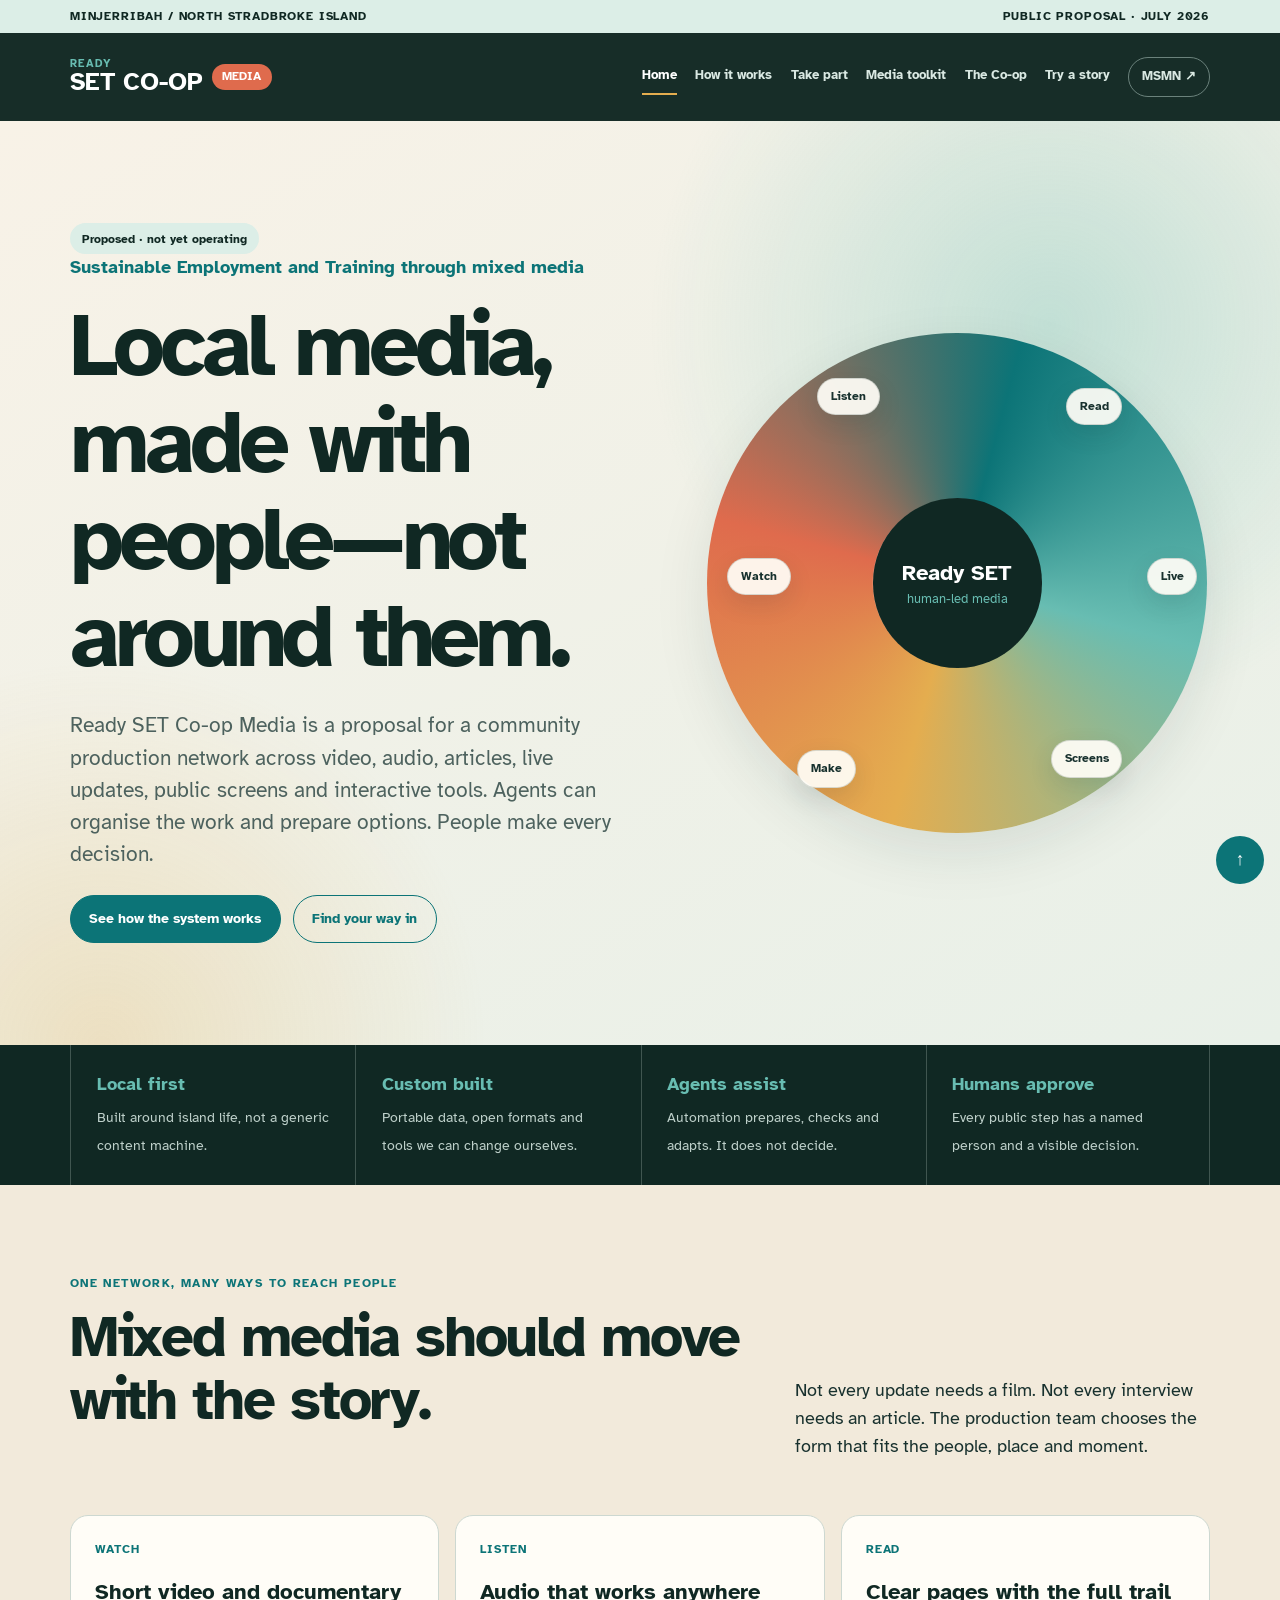
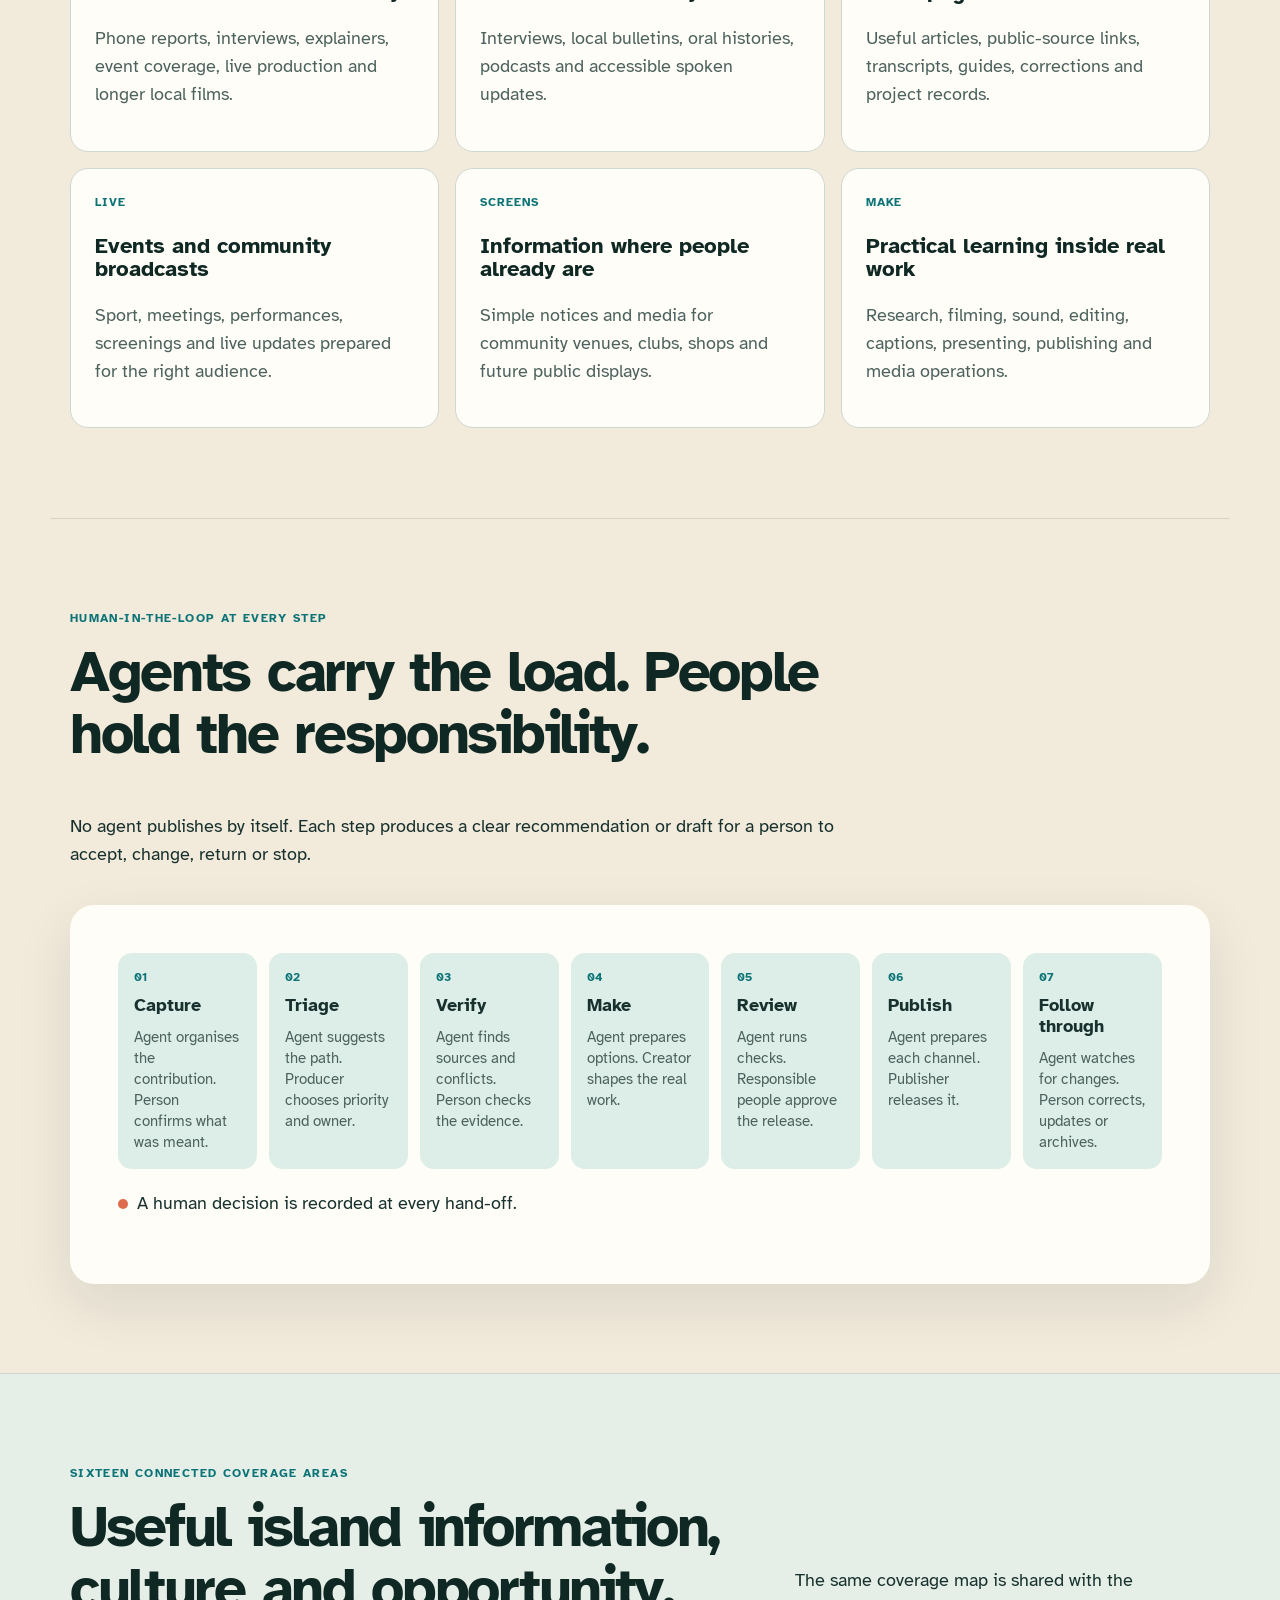
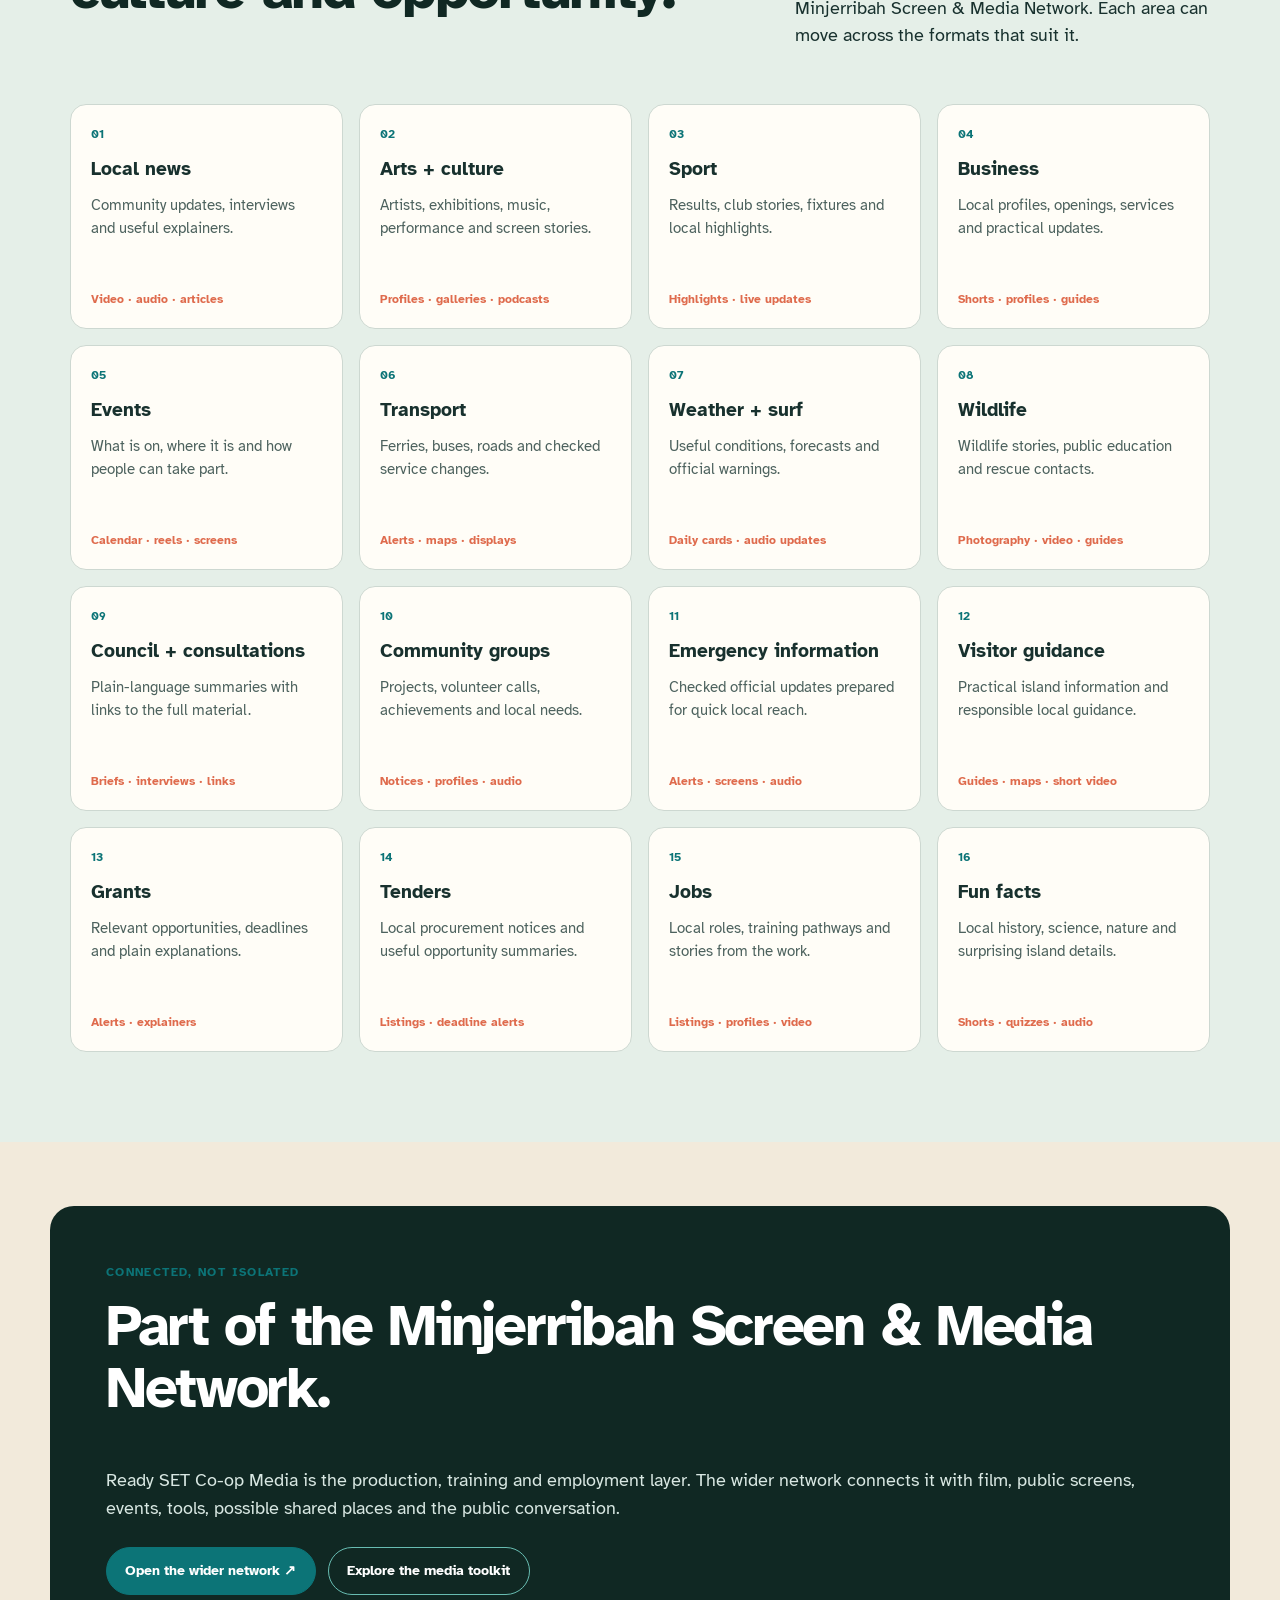
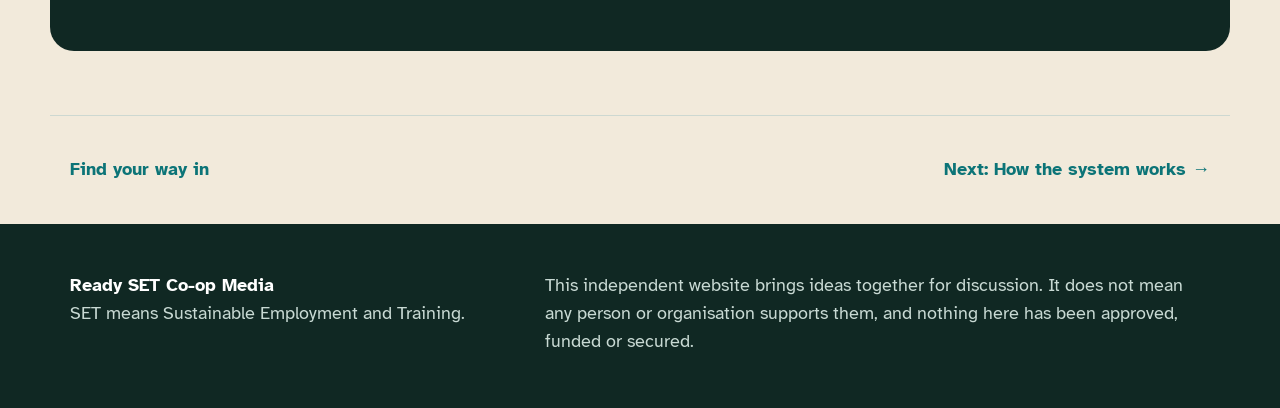
==== commit f9f4ef12: "Remove public-facing design rationale" ====
--- a/index.html
+++ b/index.html
@@ -12,7 +12,7 @@
     <link rel="preconnect" href="https://fonts.googleapis.com">
     <link rel="preconnect" href="https://fonts.gstatic.com" crossorigin>
     <link href="https://fonts.googleapis.com/css2?family=Atkinson+Hyperlegible:wght@400;700&display=swap" rel="stylesheet">
-    <link rel="stylesheet" href="styles.css?v=20260724-3">
+    <link rel="stylesheet" href="styles.css?v=20260724-4">
     <link rel="icon" href="assets/favicon.ico" sizes="any">
   </head>
   <body id="top">
--- a/styles.css
+++ b/styles.css
@@ -548,6 +548,24 @@
   padding: clamp(1.75rem, 5vw, 3.5rem);
 }
 
+.connected-feature .button.secondary,
+.network-bridge .button.secondary,
+.trust-callout .button.secondary,
+.next-step .button.secondary,
+.route-result .button.secondary {
+  border-color: var(--sea-light);
+  color: var(--white);
+}
+
+.connected-feature .button.secondary:hover,
+.network-bridge .button.secondary:hover,
+.trust-callout .button.secondary:hover,
+.next-step .button.secondary:hover,
+.route-result .button.secondary:hover {
+  background: var(--foam);
+  color: var(--night);
+}
+
 .connected-feature h2,
 .network-bridge h2,
 .trust-callout h2,
@@ -975,7 +993,6 @@
 
 .honesty-grid > div,
 .not-yet-box,
-.onboarding-system-note,
 .learning-loop {
   background: var(--paper);
   border: 1px solid var(--line);
@@ -1053,6 +1070,7 @@
 }
 
 .site-footer {
+  background: var(--night);
   color: #c8d9d3;
   display: grid;
   gap: 2rem;
@@ -1060,6 +1078,11 @@
   margin: 0;
   max-width: none;
   padding: 3rem max(1.25rem, calc((100vw - var(--max)) / 2 + 1.25rem));
+}
+
+.site-footer .footer-note,
+.site-footer p {
+  color: #c8d9d3;
 }
 
 .site-footer strong {
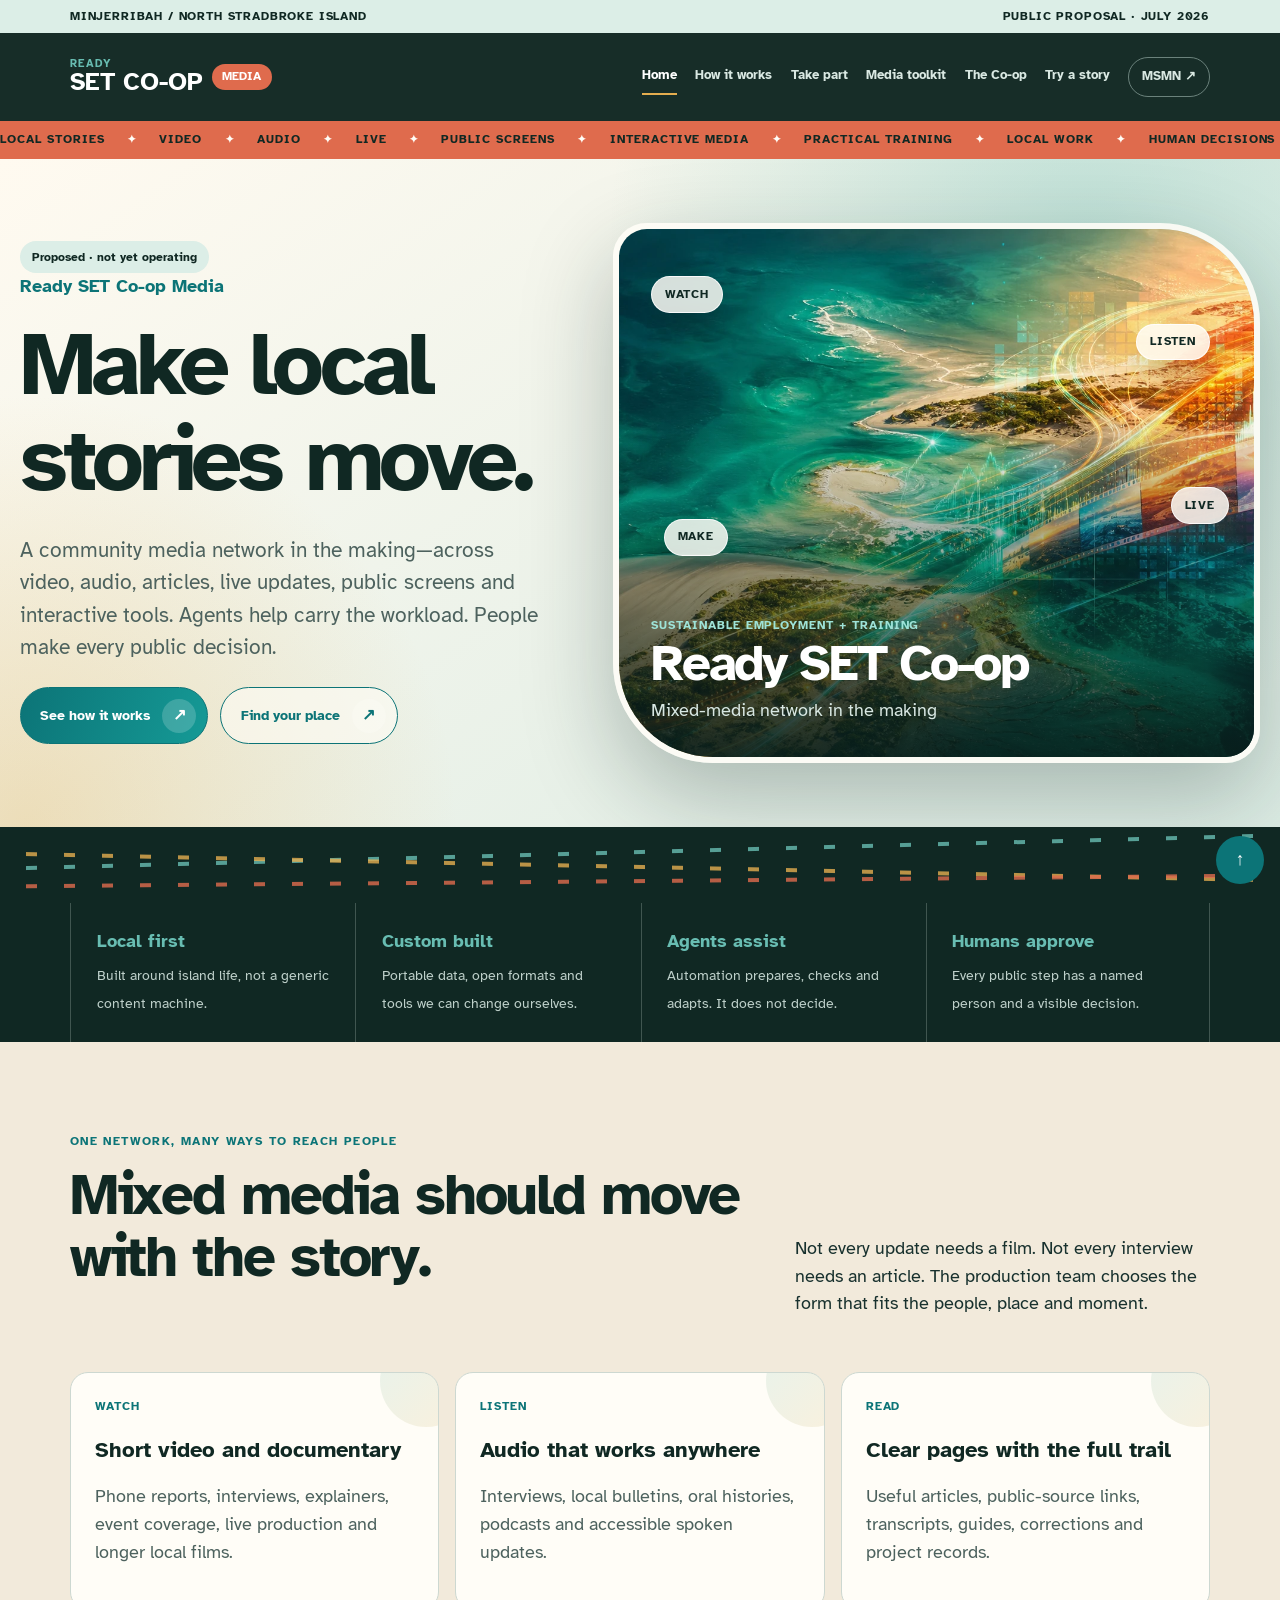
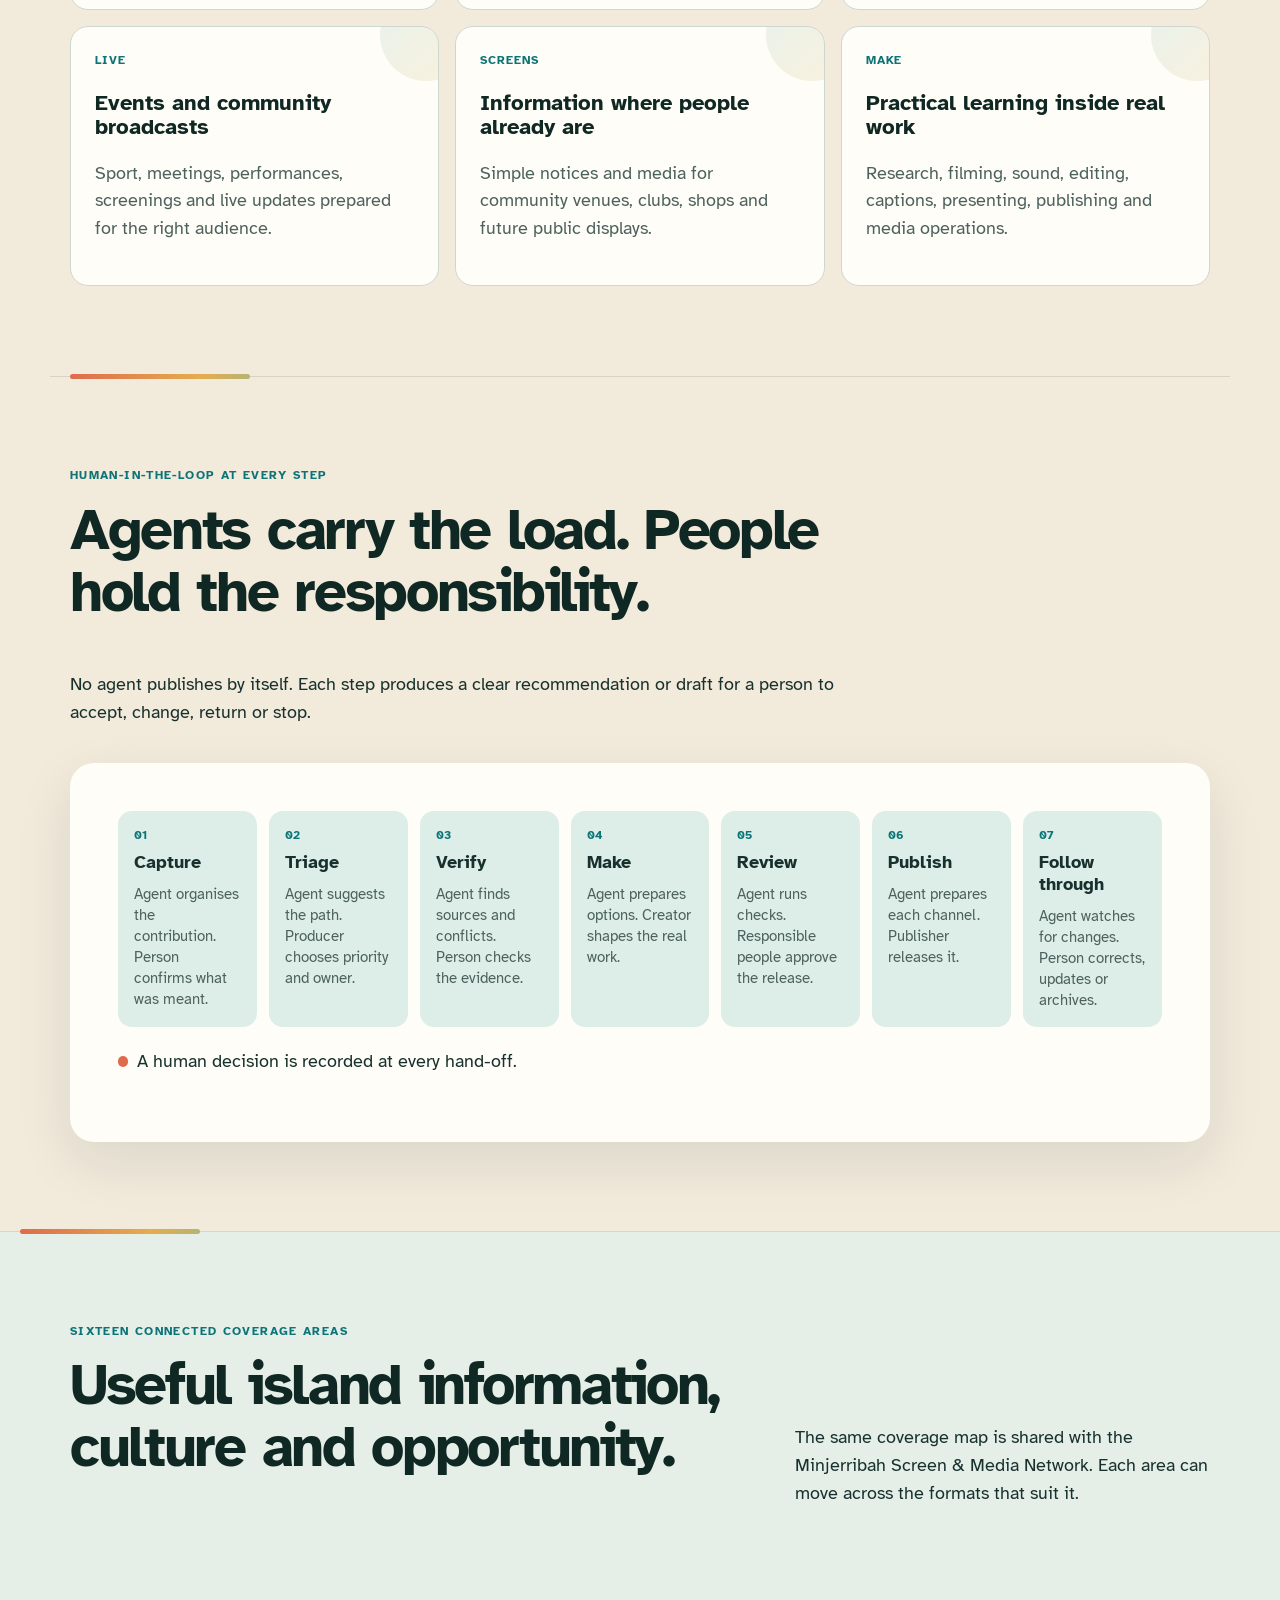
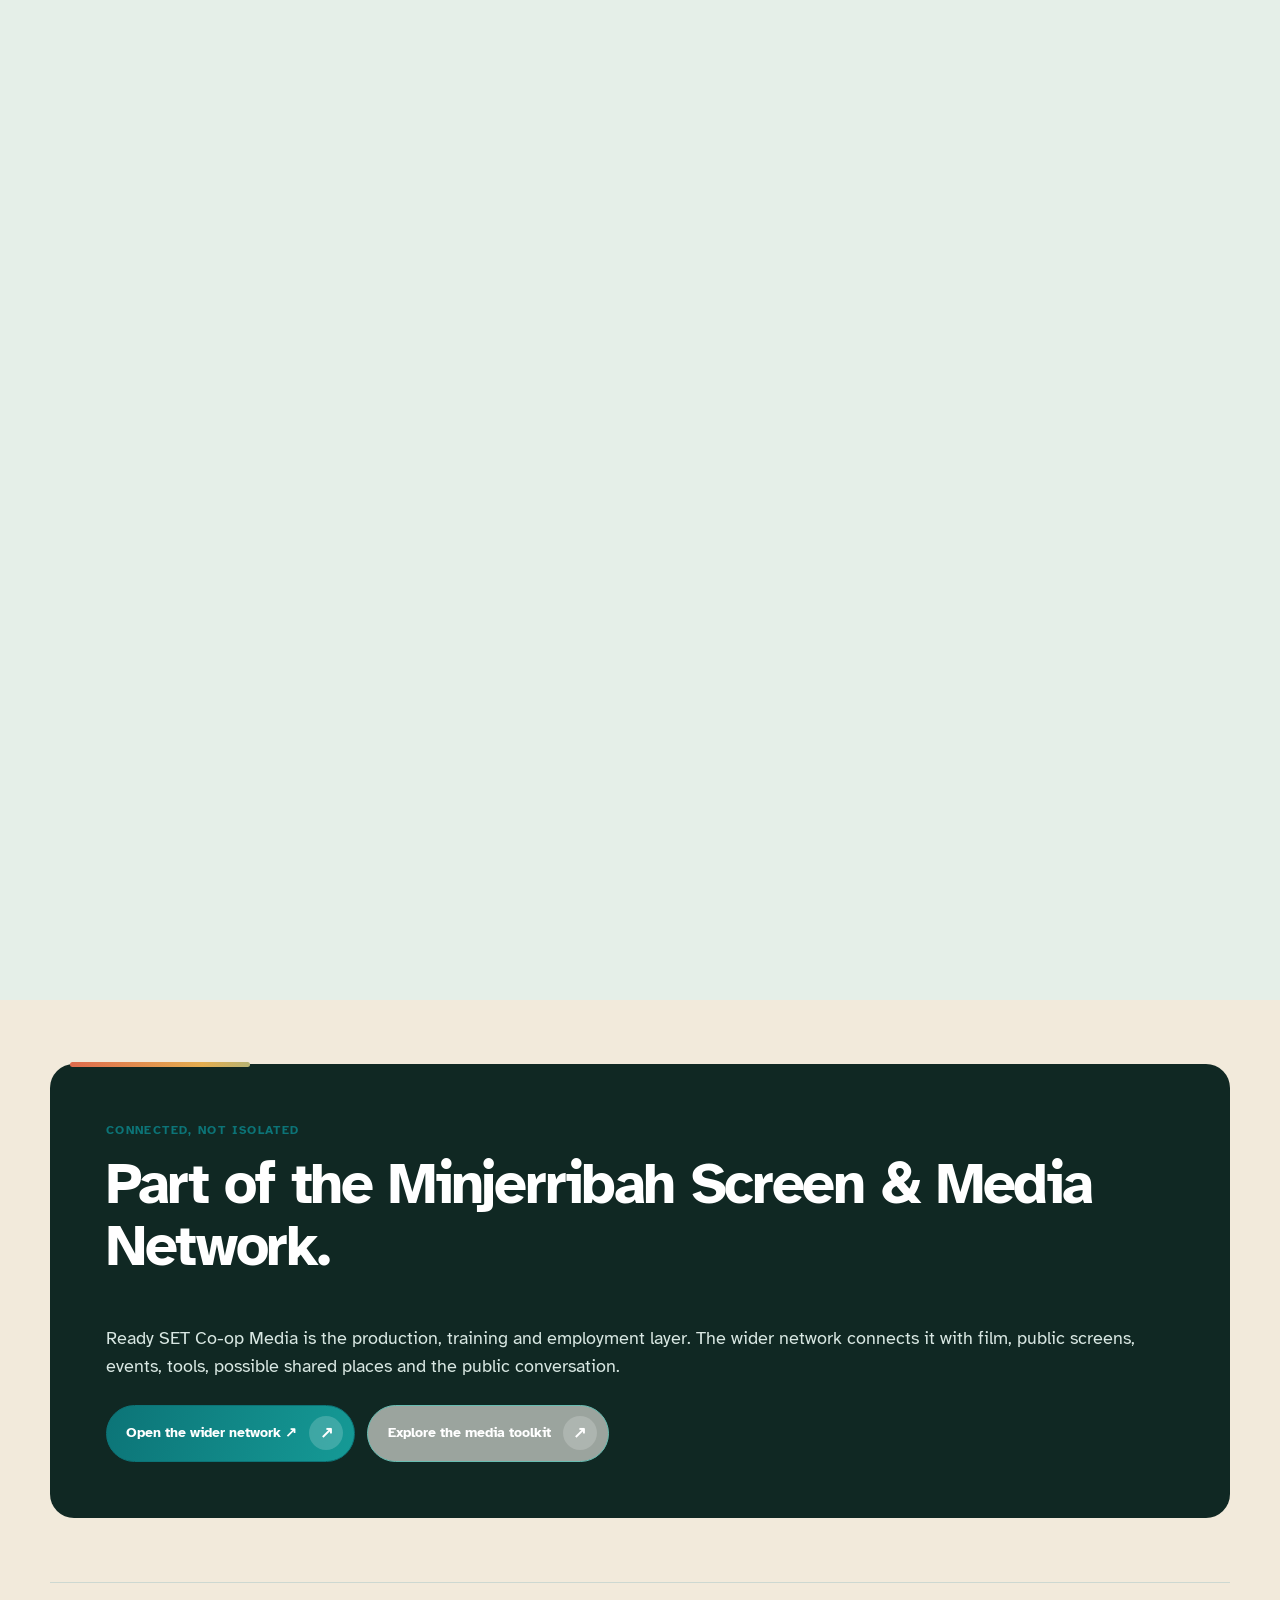
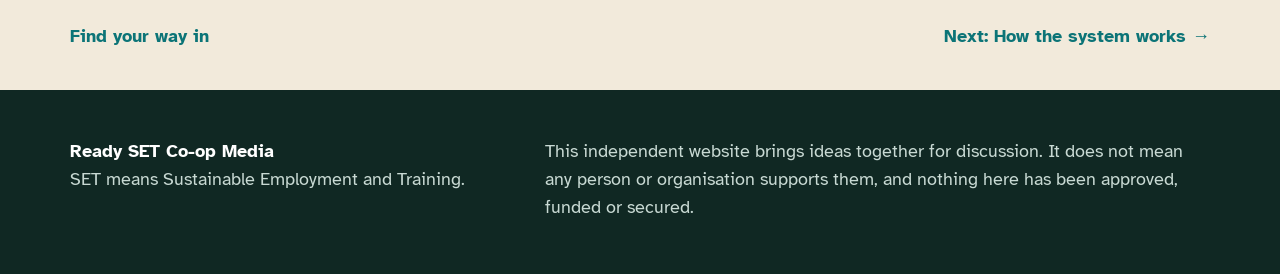
==== commit e37ea1a8: "Give Ready SET Co-op Media a kinetic visual identity" ====
--- a/index.html
+++ b/index.html
@@ -8,11 +8,16 @@
     <meta property="og:description" content="Local stories, mixed media and practical skills—made with people, supported by agents and approved by humans.">
     <meta property="og:type" content="website">
     <meta property="og:url" content="https://auraofintelligence.github.io/ready-set-co-op-hyperlocal-media/">
+    <meta property="og:image" content="https://auraofintelligence.github.io/ready-set-co-op-hyperlocal-media/assets/ready-set-co-op-social.jpg">
+    <meta property="og:image:alt" content="Ready SET Co-op Media — Make local stories move">
+    <meta property="og:image:width" content="1728">
+    <meta property="og:image:height" content="910">
+    <meta name="twitter:card" content="summary_large_image">
     <title>Ready SET Co-op Media | Local-first mixed media</title>
     <link rel="preconnect" href="https://fonts.googleapis.com">
     <link rel="preconnect" href="https://fonts.gstatic.com" crossorigin>
     <link href="https://fonts.googleapis.com/css2?family=Atkinson+Hyperlegible:wght@400;700&display=swap" rel="stylesheet">
-    <link rel="stylesheet" href="styles.css?v=20260724-4">
+    <link rel="stylesheet" href="styles.css?v=20260724-5">
     <link rel="icon" href="assets/favicon.ico" sizes="any">
   </head>
   <body id="top">
@@ -33,30 +38,42 @@
       </nav>
     </header>
 
+    <div class="signal-ticker" aria-label="Ready SET Co-op Media formats and opportunities">
+      <div class="ticker-track">
+        <span>Local stories</span><span>Video</span><span>Audio</span><span>Live</span><span>Public screens</span><span>Interactive media</span><span>Practical training</span><span>Local work</span><span>Human decisions</span>
+        <span aria-hidden="true">Local stories</span><span aria-hidden="true">Video</span><span aria-hidden="true">Audio</span><span aria-hidden="true">Live</span><span aria-hidden="true">Public screens</span><span aria-hidden="true">Interactive media</span><span aria-hidden="true">Practical training</span><span aria-hidden="true">Local work</span><span aria-hidden="true">Human decisions</span>
+      </div>
+    </div>
+
     <main id="main">
       <section class="island-hero">
         <div class="island-hero-inner">
-          <div>
+          <div class="hero-copy">
             <span class="status-pill">Proposed · not yet operating</span>
-            <p class="hero-kicker">Sustainable Employment and Training through mixed media</p>
-            <h1>Local media, made with people—not around them.</h1>
-            <p class="hero-lede">Ready SET Co-op Media is a proposal for a community production network across video, audio, articles, live updates, public screens and interactive tools. Agents can organise the work and prepare options. People make every decision.</p>
+            <p class="hero-kicker">Ready SET Co-op Media</p>
+            <h1>Make local stories move.</h1>
+            <p class="hero-lede">A community media network in the making—across video, audio, articles, live updates, public screens and interactive tools. Agents help carry the workload. People make every public decision.</p>
             <div class="button-row">
-              <a class="button primary" href="hyperlocal-media.html">See how the system works</a>
-              <a class="button secondary" href="onboarding.html">Find your way in</a>
+              <a class="button primary" href="hyperlocal-media.html">See how it works</a>
+              <a class="button secondary" href="onboarding.html">Find your place</a>
             </div>
           </div>
-          <div class="media-orbit" aria-label="Mixed-media platform">
-            <div class="orbit-core"><strong>Ready SET</strong><span>human-led media</span></div>
-            <span class="orbit-item">Watch</span>
-            <span class="orbit-item">Listen</span>
-            <span class="orbit-item">Read</span>
-            <span class="orbit-item">Live</span>
-            <span class="orbit-item">Screens</span>
-            <span class="orbit-item">Make</span>
+          <div class="hero-visual">
+            <img src="assets/ready-set-co-op-signal-coast.webp" alt="Abstract coastal media landscape with waves, film frames, sound and light signals">
+            <div class="visual-brand">
+              <small>Sustainable Employment + Training</small>
+              <strong>Ready SET Co-op</strong>
+              <span>Mixed-media network in the making</span>
+            </div>
+            <span class="media-chip chip-watch">Watch</span>
+            <span class="media-chip chip-listen">Listen</span>
+            <span class="media-chip chip-live">Live</span>
+            <span class="media-chip chip-make">Make</span>
           </div>
         </div>
       </section>
+
+      <div class="signal-divider" aria-hidden="true"><span></span><span></span><span></span></div>
 
       <section class="principle-strip" aria-label="System principles">
         <div class="principle-grid">
@@ -154,5 +171,6 @@
       <div><strong>Ready SET Co-op Media</strong><p>SET means Sustainable Employment and Training.</p></div>
       <p>This independent website brings ideas together for discussion. It does not mean any person or organisation supports them, and nothing here has been approved, funded or secured.</p>
     </footer>
+    <script src="motion.js?v=20260724-5"></script>
   </body>
 </html>
--- a/styles.css
+++ b/styles.css
@@ -72,6 +72,43 @@
   z-index: 10;
 }
 
+.signal-ticker {
+  background: var(--coral);
+  color: var(--night);
+  overflow: hidden;
+  position: relative;
+  white-space: nowrap;
+}
+
+.ticker-track {
+  align-items: center;
+  animation: ticker-run 34s linear infinite;
+  display: flex;
+  min-width: max-content;
+  width: max-content;
+}
+
+.ticker-track span {
+  align-items: center;
+  display: inline-flex;
+  font-size: 0.76rem;
+  font-weight: 700;
+  letter-spacing: 0.08em;
+  min-height: 38px;
+  text-transform: uppercase;
+}
+
+.ticker-track span::after {
+  color: var(--paper);
+  content: "✦";
+  font-size: 0.7rem;
+  margin: 0 1.4rem;
+}
+
+@keyframes ticker-run {
+  to { transform: translateX(-50%); }
+}
+
 .edition-bar {
   background: var(--foam);
   color: var(--night);
@@ -171,10 +208,31 @@
   margin: 0 auto;
   max-width: var(--max);
   padding: clamp(3.5rem, 7vw, 6.5rem) 1.25rem;
+  position: relative;
 }
 
 .section + .section {
   border-top: 1px solid rgba(24, 49, 46, 0.12);
+}
+
+.section + .section::before {
+  animation: divider-scan 3.8s ease-in-out infinite alternate;
+  background: linear-gradient(90deg, var(--coral), var(--sun), var(--sea-light), var(--coral));
+  background-size: 220% 100%;
+  border-radius: 999px;
+  content: "";
+  height: 5px;
+  left: 1.25rem;
+  position: absolute;
+  top: -3px;
+  width: min(180px, 35vw);
+}
+
+@keyframes divider-scan {
+  to {
+    background-position: 100% 0;
+    width: min(320px, 55vw);
+  }
 }
 
 .eyebrow {
@@ -233,14 +291,42 @@
   display: inline-flex;
   font-size: 0.88rem;
   font-weight: 700;
+  gap: 0.75rem;
   justify-content: center;
   min-height: 48px;
-  padding: 0.7rem 1.15rem;
+  overflow: hidden;
+  padding: 0.65rem 0.7rem 0.65rem 1.2rem;
+  position: relative;
   text-decoration: none;
+  transition: color 180ms ease, background 180ms ease, border-color 180ms ease, transform 180ms ease, box-shadow 180ms ease;
+}
+
+.button::after {
+  align-items: center;
+  background: rgba(255, 255, 255, 0.18);
+  border-radius: 50%;
+  content: "↗";
+  display: inline-flex;
+  font-size: 1rem;
+  height: 34px;
+  justify-content: center;
+  transition: transform 180ms ease, background 180ms ease;
+  width: 34px;
+}
+
+.button:hover {
+  box-shadow: 0 13px 30px rgba(16, 40, 35, 0.18);
+  transform: translateY(-3px);
+}
+
+.button:hover::after {
+  background: var(--sun);
+  color: var(--night);
+  transform: rotate(45deg);
 }
 
 .button.primary {
-  background: var(--sea);
+  background: linear-gradient(110deg, var(--sea), #159a96);
   color: var(--white);
 }
 
@@ -251,7 +337,7 @@
 }
 
 .button.secondary {
-  background: transparent;
+  background: rgba(255, 253, 247, 0.58);
   color: var(--sea);
 }
 
@@ -269,24 +355,27 @@
 
 .island-hero {
   background:
-    radial-gradient(circle at 82% 22%, rgba(104, 189, 178, 0.34), transparent 25rem),
-    radial-gradient(circle at 8% 100%, rgba(228, 173, 79, 0.25), transparent 24rem),
-    linear-gradient(150deg, #f8f2e7, #e8f0e8);
-  min-height: 680px;
+    radial-gradient(circle at 85% 12%, rgba(104, 189, 178, 0.34), transparent 30rem),
+    radial-gradient(circle at 2% 100%, rgba(228, 173, 79, 0.32), transparent 27rem),
+    linear-gradient(145deg, #fffaf0, #dcece4);
+  min-height: 640px;
+  position: relative;
 }
 
 .island-hero-inner {
   align-items: center;
   display: grid;
-  gap: clamp(2rem, 6vw, 5rem);
-  grid-template-columns: minmax(0, 1.05fr) minmax(380px, 0.95fr);
+  gap: clamp(2.5rem, 5vw, 4.5rem);
+  grid-template-columns: minmax(0, 0.9fr) minmax(480px, 1.1fr);
   margin: auto;
-  max-width: var(--max);
-  padding: clamp(4rem, 8vw, 7rem) 1.25rem;
+  max-width: 1320px;
+  padding: clamp(2.75rem, 5vw, 4.75rem) 1.25rem;
 }
 
 .island-hero h1 {
   margin-bottom: 1.5rem;
+  max-width: 9ch;
+  text-wrap: balance;
 }
 
 .hero-kicker {
@@ -295,62 +384,127 @@
   margin-bottom: 1rem;
 }
 
-.media-orbit {
-  aspect-ratio: 1;
-  background:
-    radial-gradient(circle at center, var(--paper) 0 23%, transparent 24%),
-    conic-gradient(from 15deg, var(--sea), var(--sea-light), var(--sun), var(--coral), var(--sea));
-  border-radius: 50%;
-  box-shadow: var(--shadow);
-  display: grid;
-  margin: auto;
-  max-width: 500px;
-  padding: 13%;
-  place-items: center;
+.hero-visual {
+  border: 6px solid rgba(255, 253, 247, 0.88);
+  border-radius: 34px 100px 34px 100px;
+  box-shadow: 0 34px 90px rgba(16, 40, 35, 0.28);
+  min-height: 540px;
+  overflow: hidden;
   position: relative;
   width: 100%;
 }
 
-.orbit-core {
-  align-items: center;
+.hero-visual::after {
+  background: linear-gradient(180deg, transparent 35%, rgba(8, 31, 28, 0.92));
+  content: "";
+  inset: 0;
+  pointer-events: none;
+  position: absolute;
+}
+
+.hero-visual img {
+  height: 100%;
+  inset: 0;
+  object-fit: cover;
+  position: absolute;
+  transition: transform 1.2s cubic-bezier(.2,.8,.2,1);
+  width: 100%;
+}
+
+.hero-visual:hover img {
+  transform: scale(1.035);
+}
+
+.visual-brand {
+  bottom: 2rem;
+  color: var(--white);
+  display: flex;
+  flex-direction: column;
+  left: 2rem;
+  max-width: 78%;
+  position: absolute;
+  z-index: 2;
+}
+
+.visual-brand small {
+  color: #9ee3d8;
+  font-size: 0.74rem;
+  font-weight: 700;
+  letter-spacing: 0.08em;
+  margin-bottom: 0.25rem;
+  text-transform: uppercase;
+}
+
+.visual-brand strong {
+  font-size: clamp(1.8rem, 4vw, 3.4rem);
+  letter-spacing: -0.045em;
+  line-height: 1;
+}
+
+.visual-brand span {
+  color: #d8e7e2;
+  margin-top: 0.45rem;
+}
+
+.media-chip {
+  backdrop-filter: blur(12px);
+  background: rgba(255, 253, 247, 0.84);
+  border: 1px solid rgba(255, 255, 255, 0.85);
+  border-radius: 999px;
+  box-shadow: 0 12px 30px rgba(16, 40, 35, 0.18);
+  color: var(--night);
+  font-size: 0.72rem;
+  font-weight: 700;
+  letter-spacing: 0.06em;
+  padding: 0.52rem 0.82rem;
+  position: absolute;
+  text-transform: uppercase;
+  z-index: 3;
+}
+
+.chip-watch { left: 5%; top: 9%; }
+.chip-listen { right: 7%; top: 18%; }
+.chip-live { right: 4%; top: 49%; }
+.chip-make { left: 7%; top: 55%; }
+
+.signal-divider {
   background: var(--night);
-  border-radius: 50%;
-  color: var(--white);
-  display: flex;
-  flex-direction: column;
-  height: 46%;
-  justify-content: center;
-  text-align: center;
-  width: 46%;
-  z-index: 2;
-}
-
-.orbit-core strong {
-  font-size: 1.35rem;
-}
-
-.orbit-core span {
+  height: 76px;
+  overflow: hidden;
+  position: relative;
+}
+
+.signal-divider span {
+  animation: signal-slide 8s linear infinite;
+  background: repeating-linear-gradient(90deg, transparent 0 14px, currentColor 14px 25px, transparent 25px 38px);
   color: var(--sea-light);
-  font-size: 0.8rem;
-}
-
-.orbit-item {
-  background: rgba(255, 253, 247, 0.93);
-  border: 1px solid rgba(24, 49, 46, 0.16);
-  border-radius: 999px;
-  box-shadow: 0 9px 24px rgba(24, 49, 46, 0.12);
-  font-size: 0.78rem;
-  font-weight: 700;
-  padding: 0.5rem 0.8rem;
+  height: 4px;
+  left: -5%;
+  opacity: 0.8;
   position: absolute;
-}
-
-.orbit-item:nth-of-type(1) { left: 4%; top: 45%; }
-.orbit-item:nth-of-type(2) { left: 22%; top: 9%; }
-.orbit-item:nth-of-type(3) { right: 17%; top: 11%; }
-.orbit-item:nth-of-type(4) { right: 2%; top: 45%; }
-.orbit-item:nth-of-type(5) { bottom: 11%; right: 17%; }
-.orbit-item:nth-of-type(6) { bottom: 9%; left: 18%; }
+  top: 23px;
+  transform: rotate(-1.5deg);
+  width: 110%;
+}
+
+.signal-divider span:nth-child(2) {
+  animation-direction: reverse;
+  animation-duration: 12s;
+  color: var(--sun);
+  top: 38px;
+  transform: rotate(1.2deg);
+}
+
+.signal-divider span:nth-child(3) {
+  animation-duration: 16s;
+  color: var(--coral);
+  top: 52px;
+  transform: rotate(-0.5deg);
+}
+
+@keyframes signal-slide {
+  to { background-position: 180px 0; }
+}
 
 .principle-strip {
   background: var(--night);
@@ -418,7 +572,37 @@
   border: 1px solid var(--line);
   border-radius: var(--radius);
   min-height: 210px;
+  overflow: hidden;
   padding: 1.5rem;
+  position: relative;
+  transition: transform 180ms ease, box-shadow 180ms ease, border-color 180ms ease;
+}
+
+.format-card::after {
+  background: linear-gradient(135deg, var(--sea-light), var(--sun));
+  border-radius: 50%;
+  content: "";
+  height: 92px;
+  opacity: 0.16;
+  position: absolute;
+  right: -34px;
+  top: -38px;
+  transition: transform 260ms ease, opacity 260ms ease;
+  width: 92px;
+}
+
+.format-card:hover,
+.desk-grid article:hover,
+.architecture-flow article:hover,
+.tool-card:hover {
+  border-color: var(--sea-light);
+  box-shadow: 0 20px 48px rgba(16, 40, 35, 0.13);
+  transform: translateY(-6px);
+}
+
+.format-card:hover::after {
+  opacity: 0.3;
+  transform: scale(1.35);
 }
 
 .format-card span {
@@ -510,6 +694,7 @@
   gap: 0.65rem;
   min-height: 225px;
   padding: 1.25rem;
+  transition: transform 180ms ease, box-shadow 180ms ease, border-color 180ms ease;
 }
 
 .desk-grid article span {
@@ -577,9 +762,19 @@
 
 .page-hero {
   align-items: center;
+  background:
+    linear-gradient(115deg, rgba(255, 253, 247, 0.93), rgba(220, 238, 231, 0.8)),
+    url("assets/ready-set-co-op-signal-coast.webp") center / cover;
+  border-radius: 0 0 42px 42px;
+  box-shadow: var(--shadow);
   display: grid;
   gap: 3rem;
   grid-template-columns: 1.2fr 0.8fr;
+  margin-top: 0;
+  max-width: 1320px;
+  padding-left: clamp(1.5rem, 5vw, 4rem);
+  padding-right: clamp(1.5rem, 5vw, 4rem);
+  position: relative;
 }
 
 .plain-box,
@@ -637,6 +832,7 @@
   flex-direction: column;
   gap: 0.65rem;
   padding: 1.35rem;
+  transition: transform 180ms ease, box-shadow 180ms ease, border-color 180ms ease;
 }
 
 .architecture-flow article > span,
@@ -922,6 +1118,7 @@
   display: flex;
   flex-direction: column;
   min-height: 260px;
+  transition: transform 180ms ease, box-shadow 180ms ease, border-color 180ms ease;
 }
 
 .tool-card .card-action {
@@ -1093,6 +1290,30 @@
   margin-bottom: 0.25rem;
 }
 
+.motion-ready .section-heading,
+.motion-ready .format-card,
+.motion-ready .desk-grid article,
+.motion-ready .loop-step,
+.motion-ready .architecture-flow article,
+.motion-ready .tool-card,
+.motion-ready .choice-card {
+  opacity: 0;
+  transform: translateY(24px);
+}
+
+.motion-ready .is-visible {
+  opacity: 1;
+  transform: translateY(0);
+  transition: opacity 520ms ease var(--reveal-delay, 0ms), transform 520ms cubic-bezier(.2,.7,.2,1) var(--reveal-delay, 0ms);
+}
+
+.motion-ready .format-card.is-visible:hover,
+.motion-ready .desk-grid article.is-visible:hover,
+.motion-ready .architecture-flow article.is-visible:hover,
+.motion-ready .tool-card.is-visible:hover {
+  transform: translateY(-6px);
+}
+
 @media (max-width: 1000px) {
   .nav {
     align-items: flex-start;
@@ -1108,8 +1329,8 @@
     grid-template-columns: 1fr;
   }
 
-  .media-orbit {
-    max-width: 430px;
+  .hero-visual {
+    min-height: 520px;
   }
 
   .loop-track {
@@ -1174,12 +1395,14 @@
     border-right: 0;
   }
 
-  .media-orbit {
-    max-width: 340px;
-  }
-
-  .orbit-item {
-    font-size: 0.66rem;
+  .hero-visual {
+    border-radius: 24px 54px 24px 54px;
+    min-height: 430px;
+  }
+
+  .visual-brand {
+    bottom: 1.3rem;
+    left: 1.3rem;
   }
 
   .stack-row,
@@ -1202,3 +1425,25 @@
     gap: 1rem;
   }
 }
+
+@media (prefers-reduced-motion: reduce) {
+  html {
+    scroll-behavior: auto;
+  }
+
+  .ticker-track,
+  .signal-divider span,
+  .section + .section::before {
+    animation: none;
+  }
+
+  .button,
+  .button::after,
+  .hero-visual img,
+  .format-card,
+  .desk-grid article,
+  .architecture-flow article,
+  .tool-card {
+    transition: none;
+  }
+}
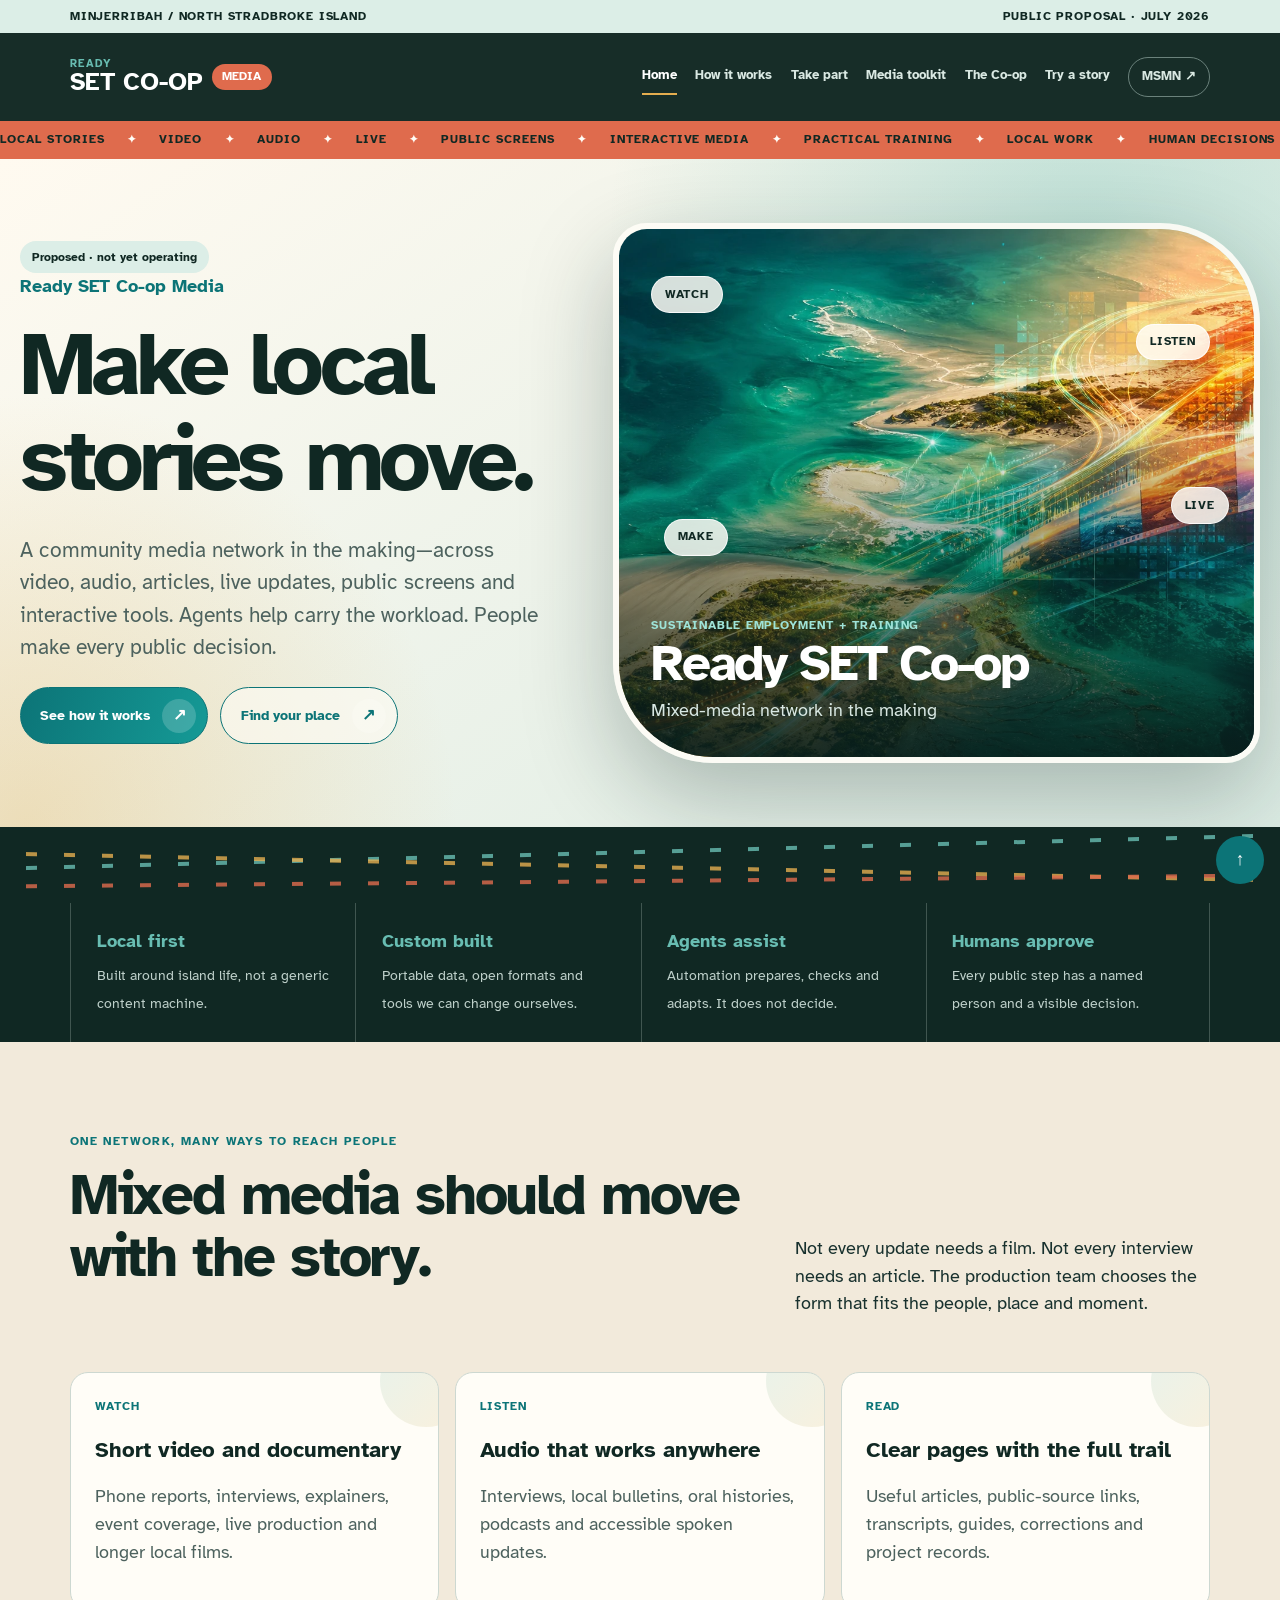
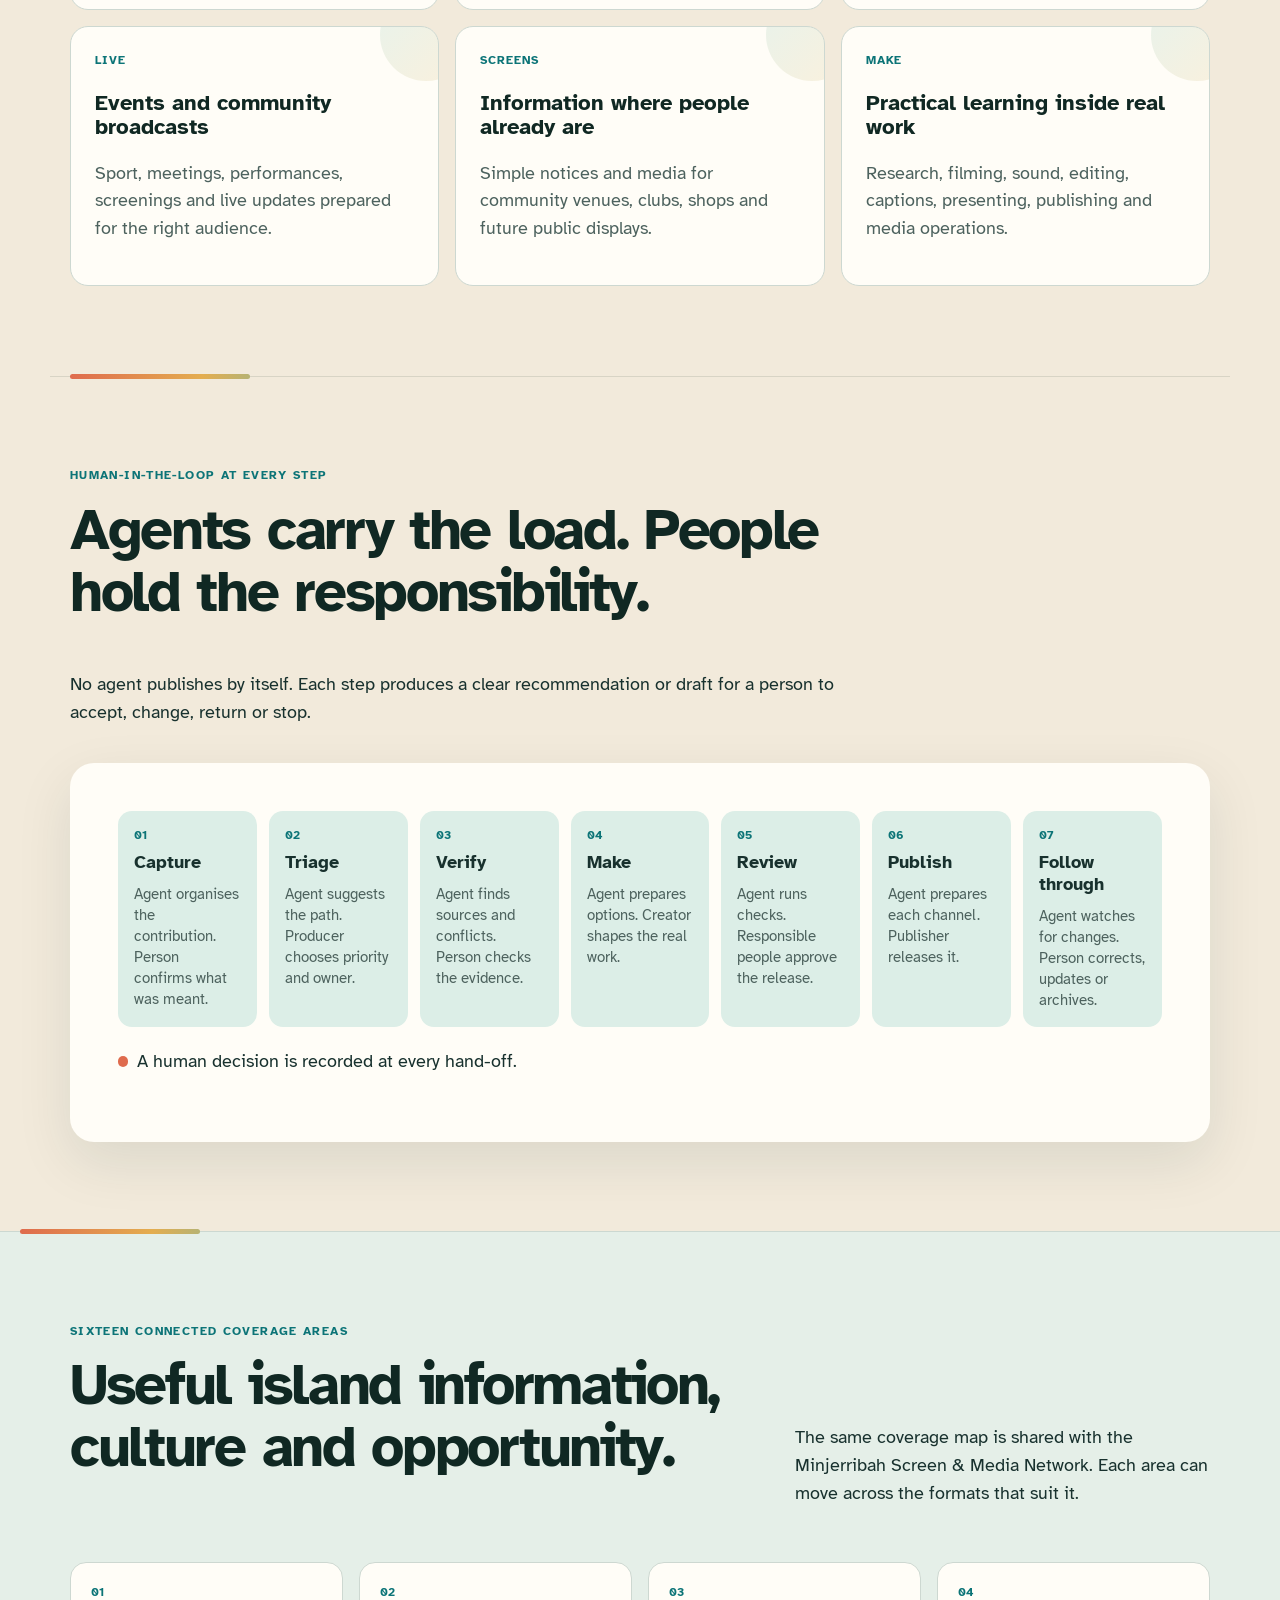
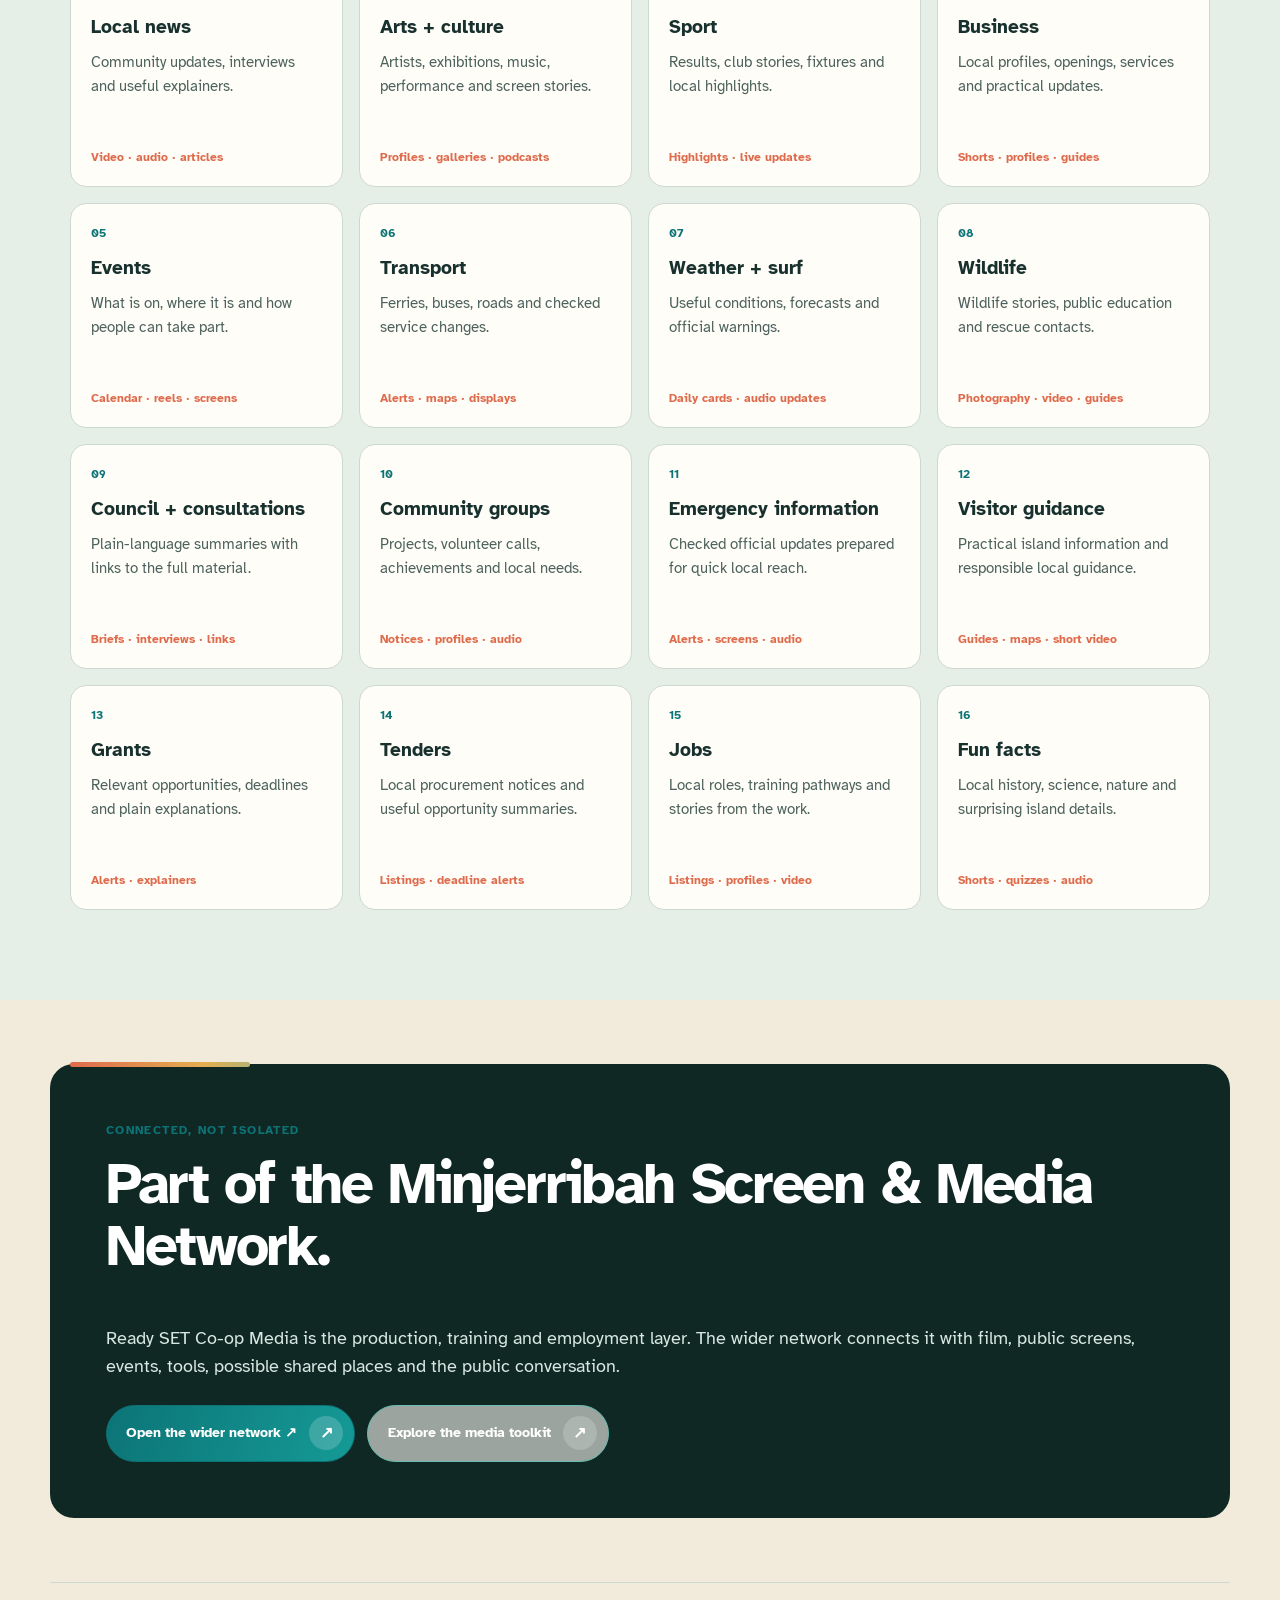
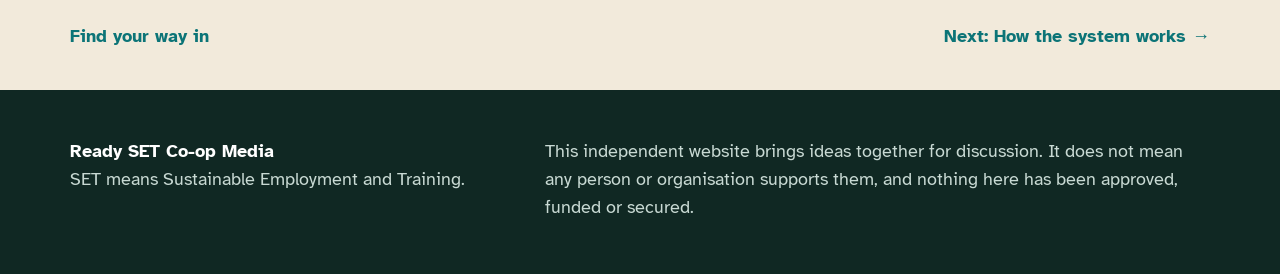
==== commit ce140029: "Keep animated content visible by default" ====
--- a/index.html
+++ b/index.html
@@ -17,7 +17,7 @@
     <link rel="preconnect" href="https://fonts.googleapis.com">
     <link rel="preconnect" href="https://fonts.gstatic.com" crossorigin>
     <link href="https://fonts.googleapis.com/css2?family=Atkinson+Hyperlegible:wght@400;700&display=swap" rel="stylesheet">
-    <link rel="stylesheet" href="styles.css?v=20260724-5">
+    <link rel="stylesheet" href="styles.css?v=20260724-6">
     <link rel="icon" href="assets/favicon.ico" sizes="any">
   </head>
   <body id="top">
@@ -171,6 +171,6 @@
       <div><strong>Ready SET Co-op Media</strong><p>SET means Sustainable Employment and Training.</p></div>
       <p>This independent website brings ideas together for discussion. It does not mean any person or organisation supports them, and nothing here has been approved, funded or secured.</p>
     </footer>
-    <script src="motion.js?v=20260724-5"></script>
+    <script src="motion.js?v=20260724-6"></script>
   </body>
 </html>
--- a/styles.css
+++ b/styles.css
@@ -1290,21 +1290,13 @@
   margin-bottom: 0.25rem;
 }
 
-.motion-ready .section-heading,
-.motion-ready .format-card,
-.motion-ready .desk-grid article,
-.motion-ready .loop-step,
-.motion-ready .architecture-flow article,
-.motion-ready .tool-card,
-.motion-ready .choice-card {
-  opacity: 0;
-  transform: translateY(24px);
-}
-
 .motion-ready .is-visible {
-  opacity: 1;
-  transform: translateY(0);
-  transition: opacity 520ms ease var(--reveal-delay, 0ms), transform 520ms cubic-bezier(.2,.7,.2,1) var(--reveal-delay, 0ms);
+  animation: content-rise 440ms cubic-bezier(.2,.7,.2,1);
+}
+
+@keyframes content-rise {
+  from { transform: translateY(14px); }
+  to { transform: translateY(0); }
 }
 
 .motion-ready .format-card.is-visible:hover,
